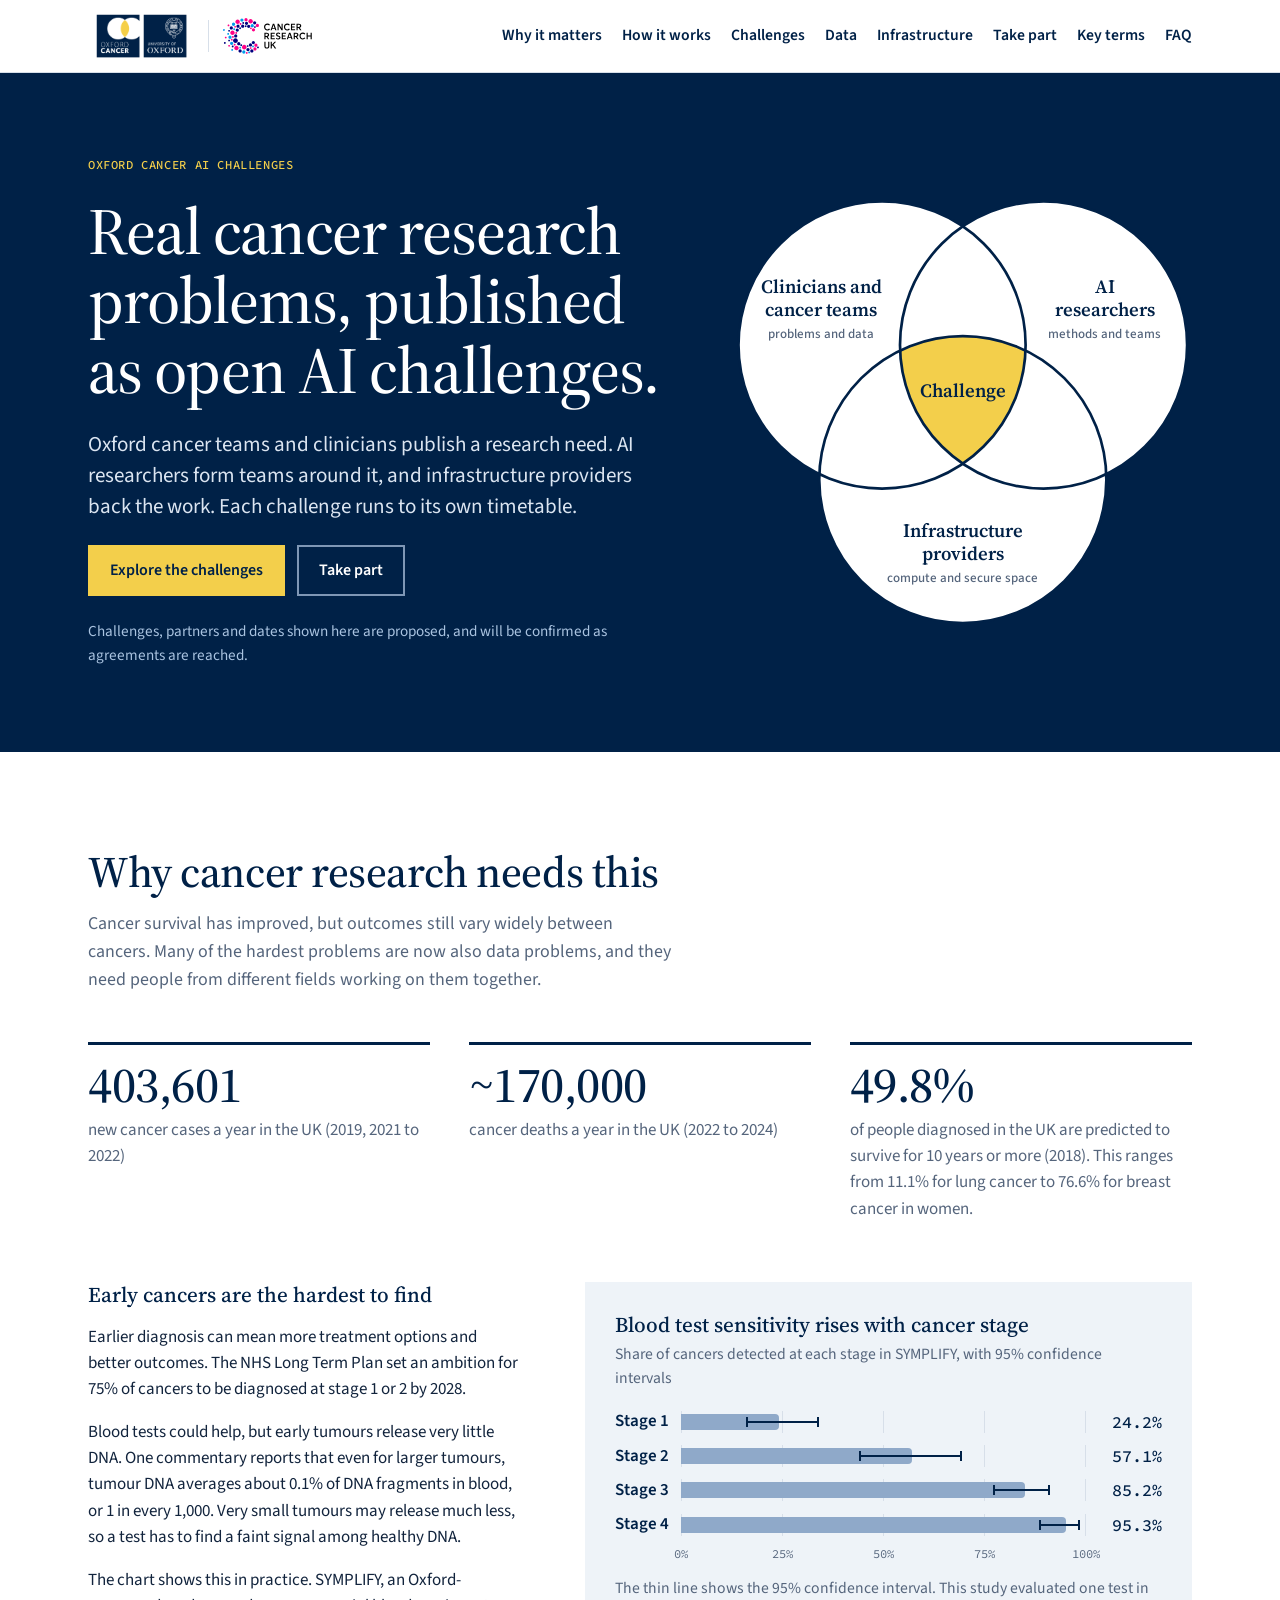
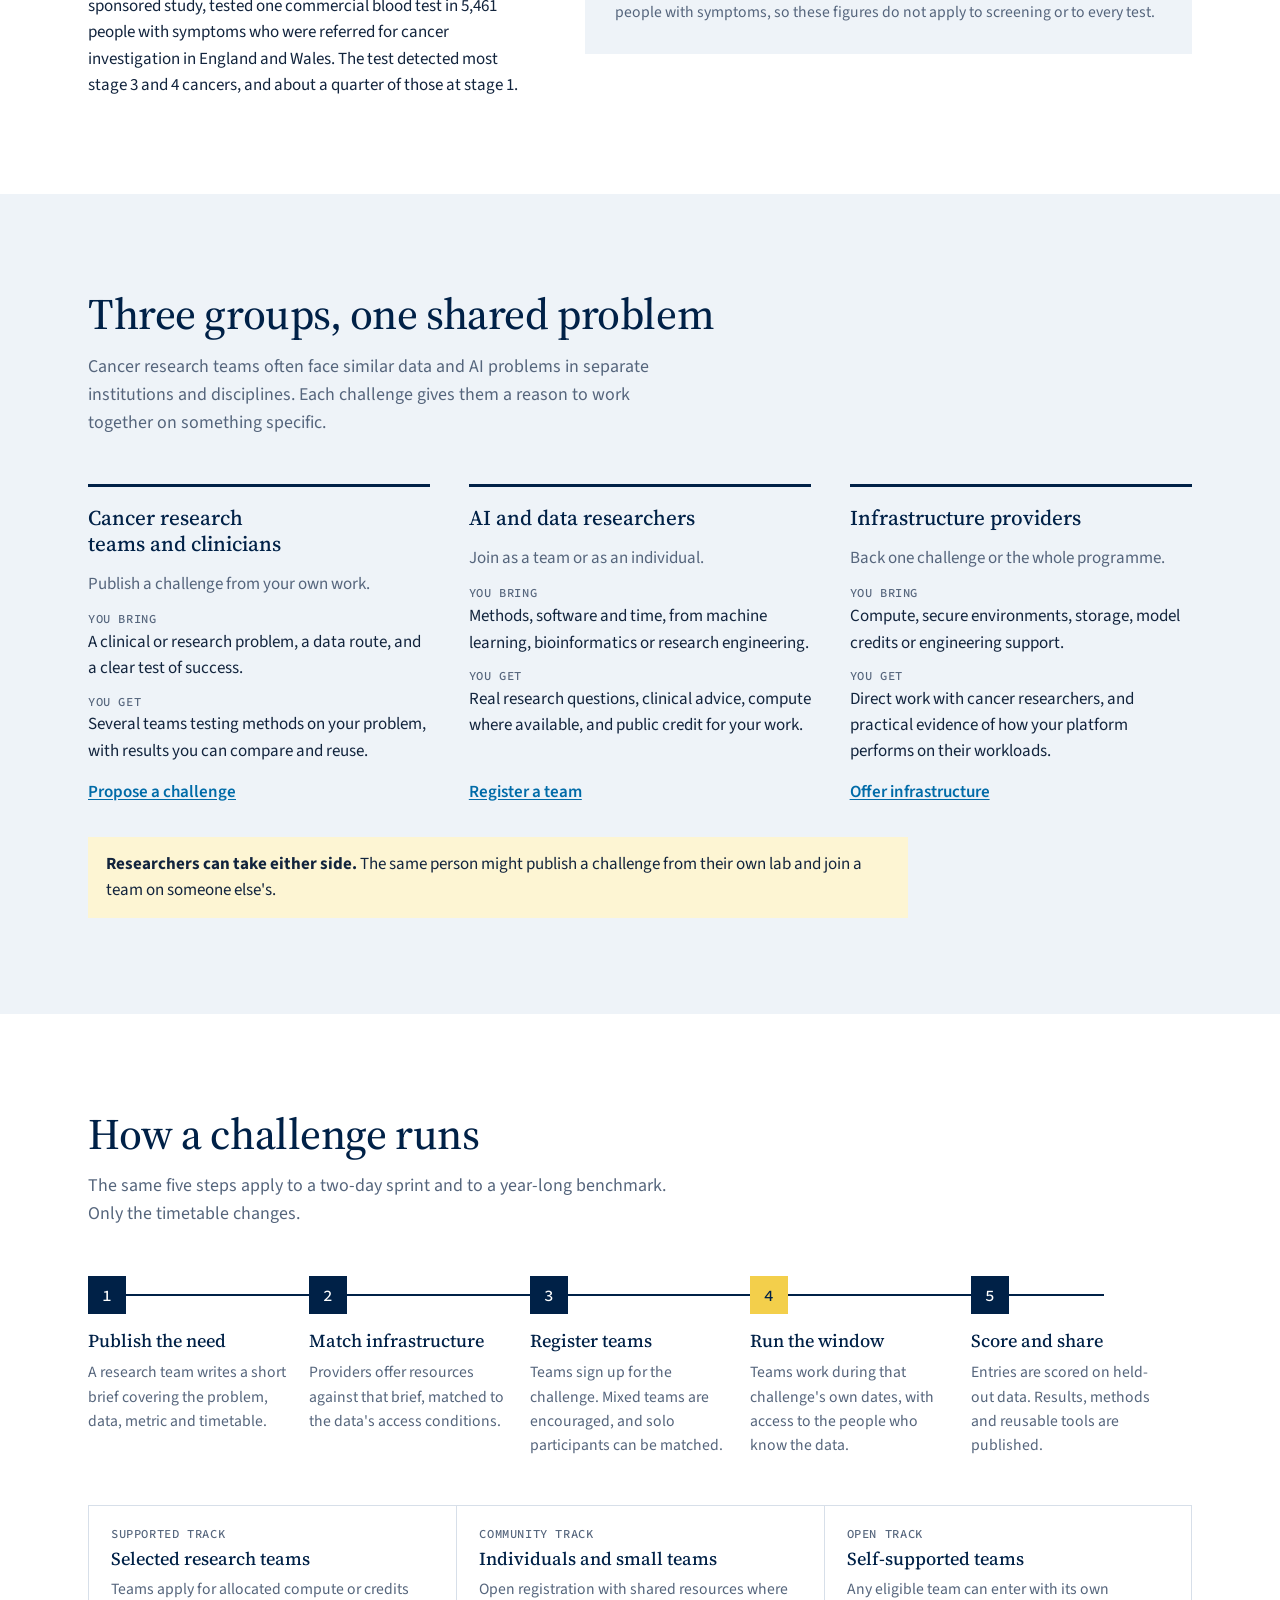
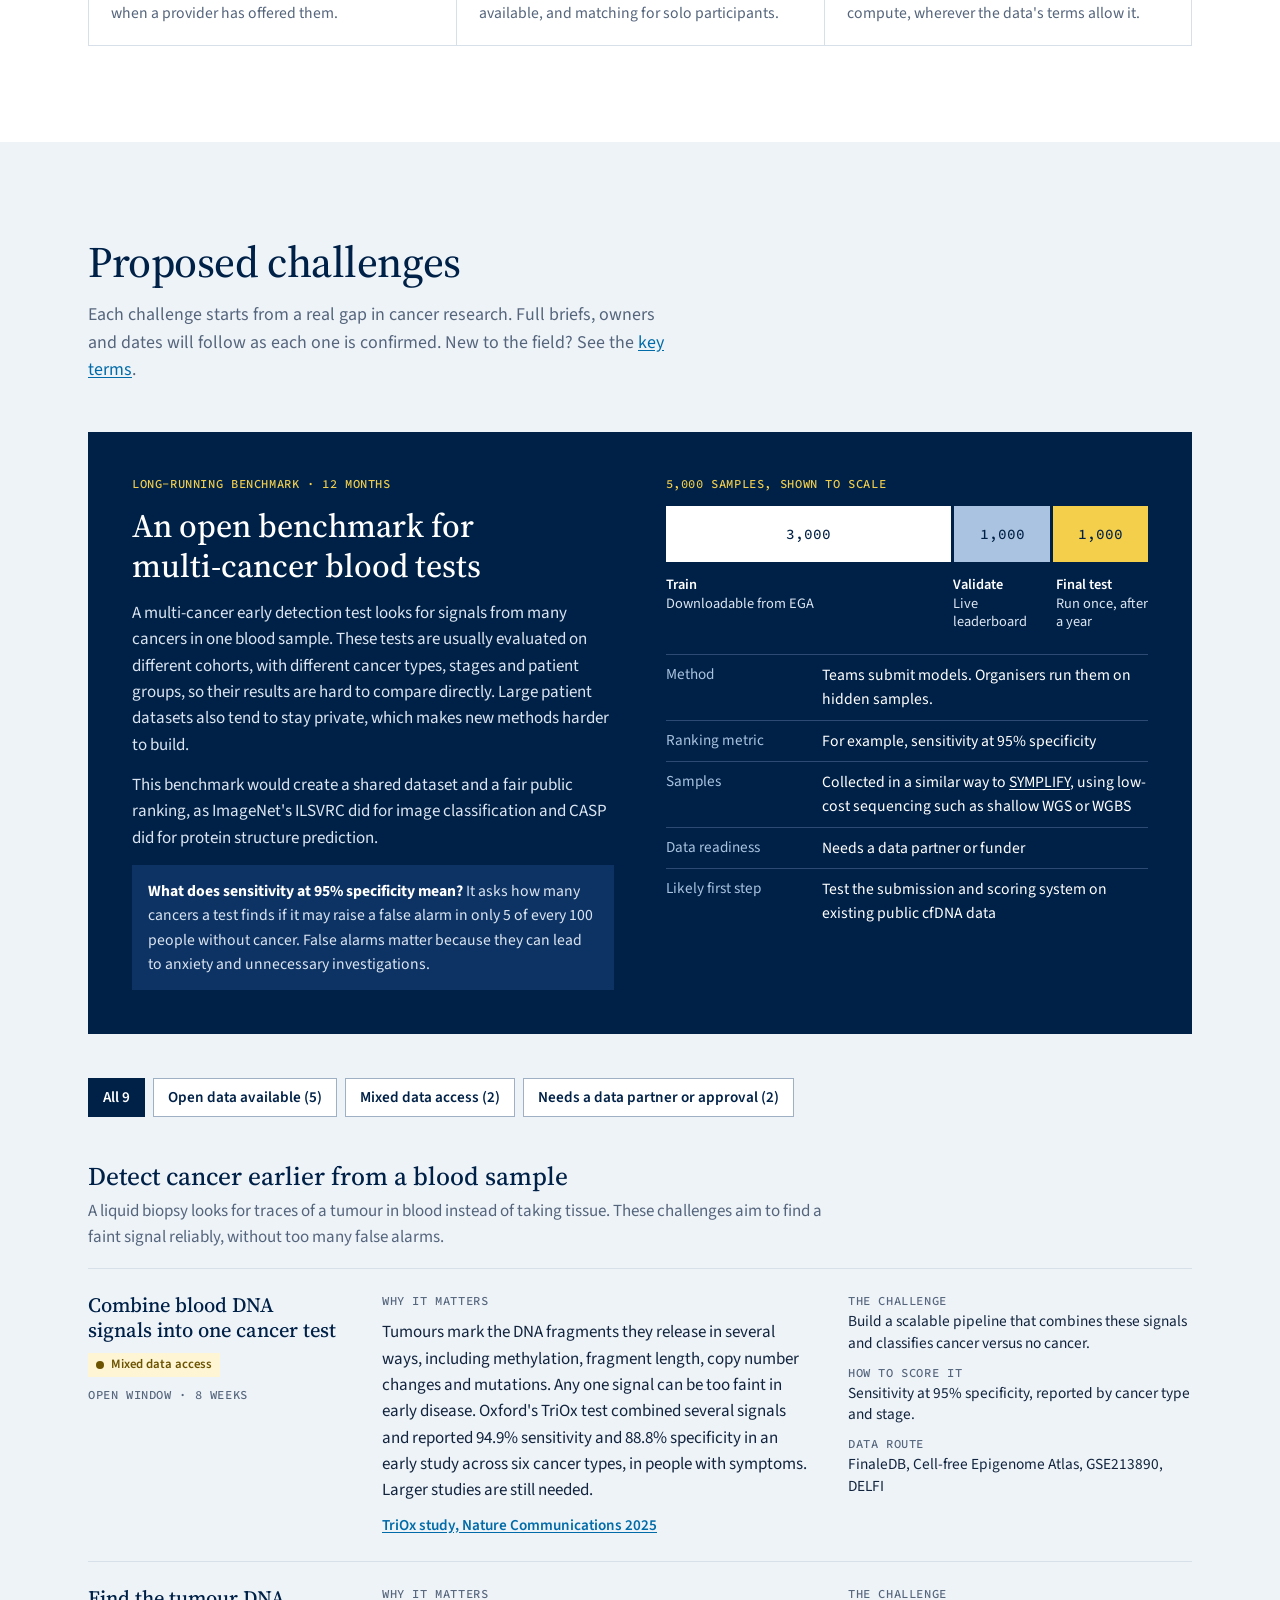
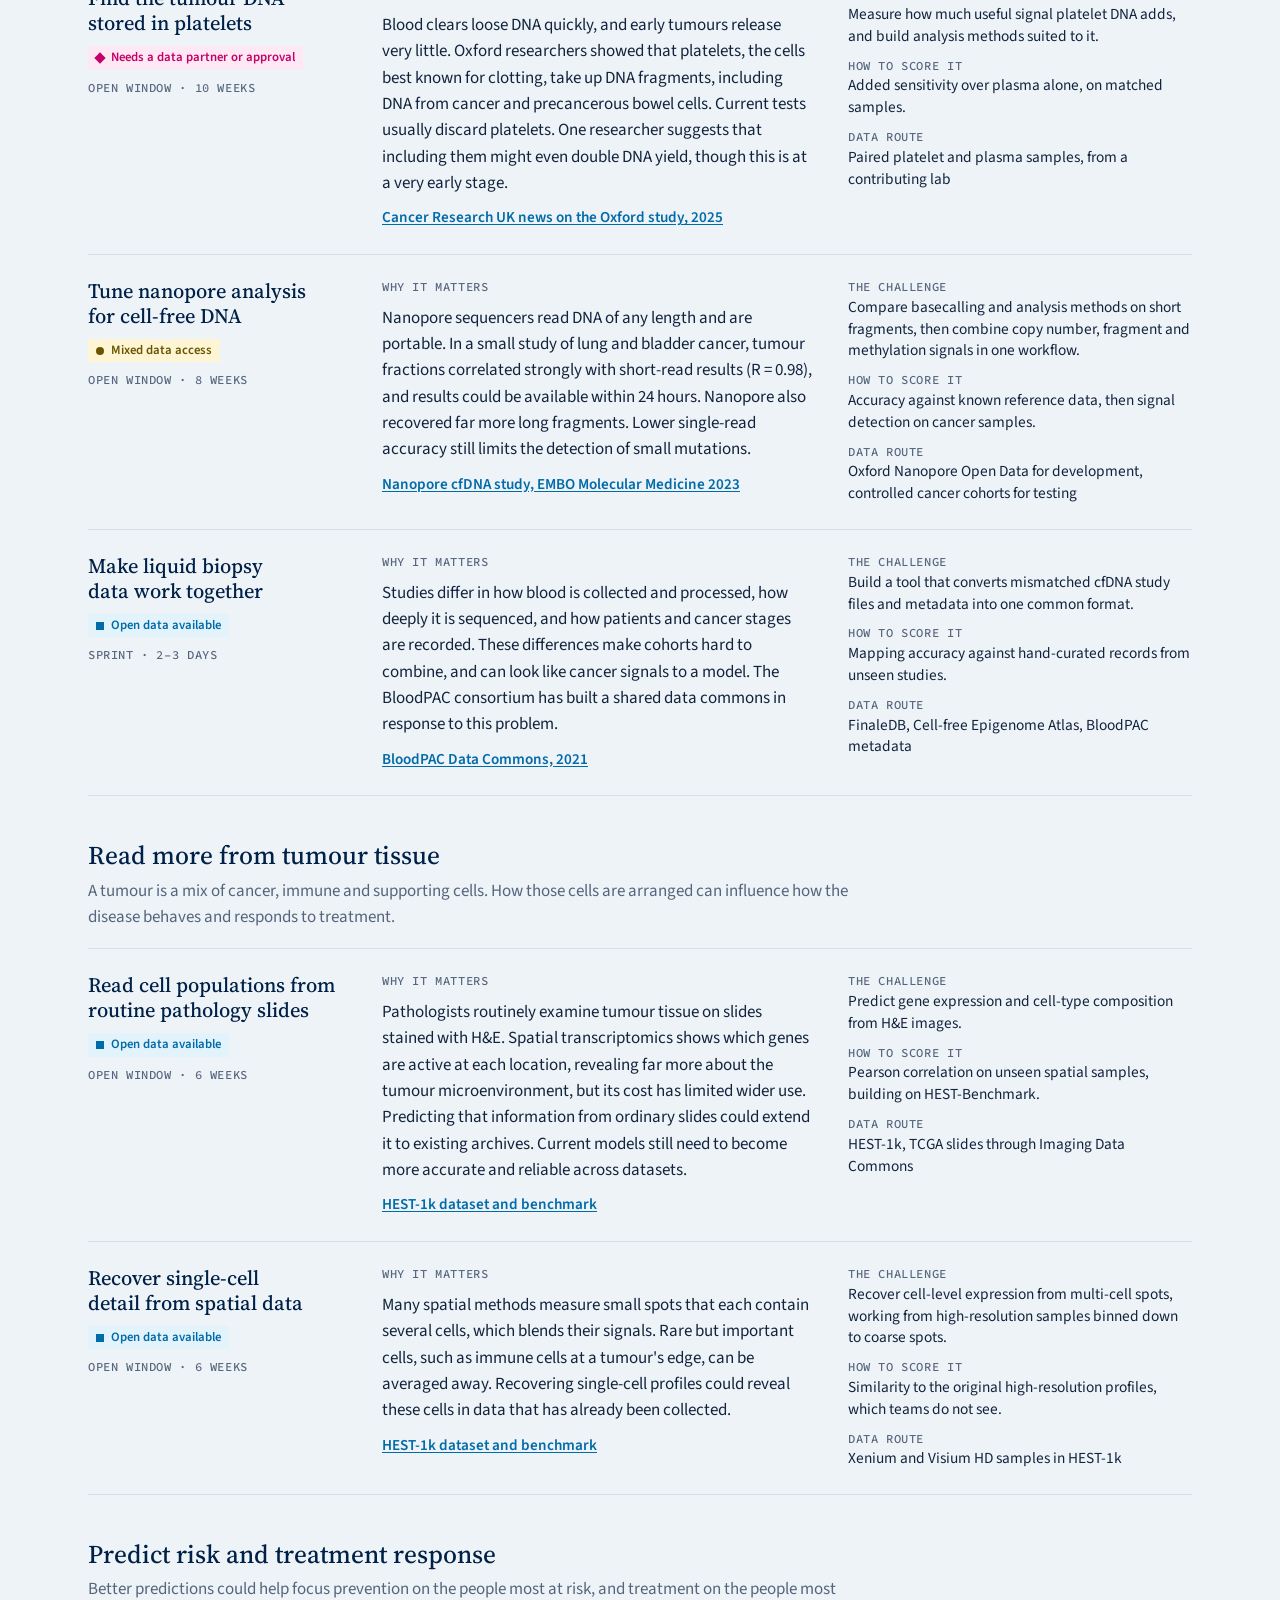
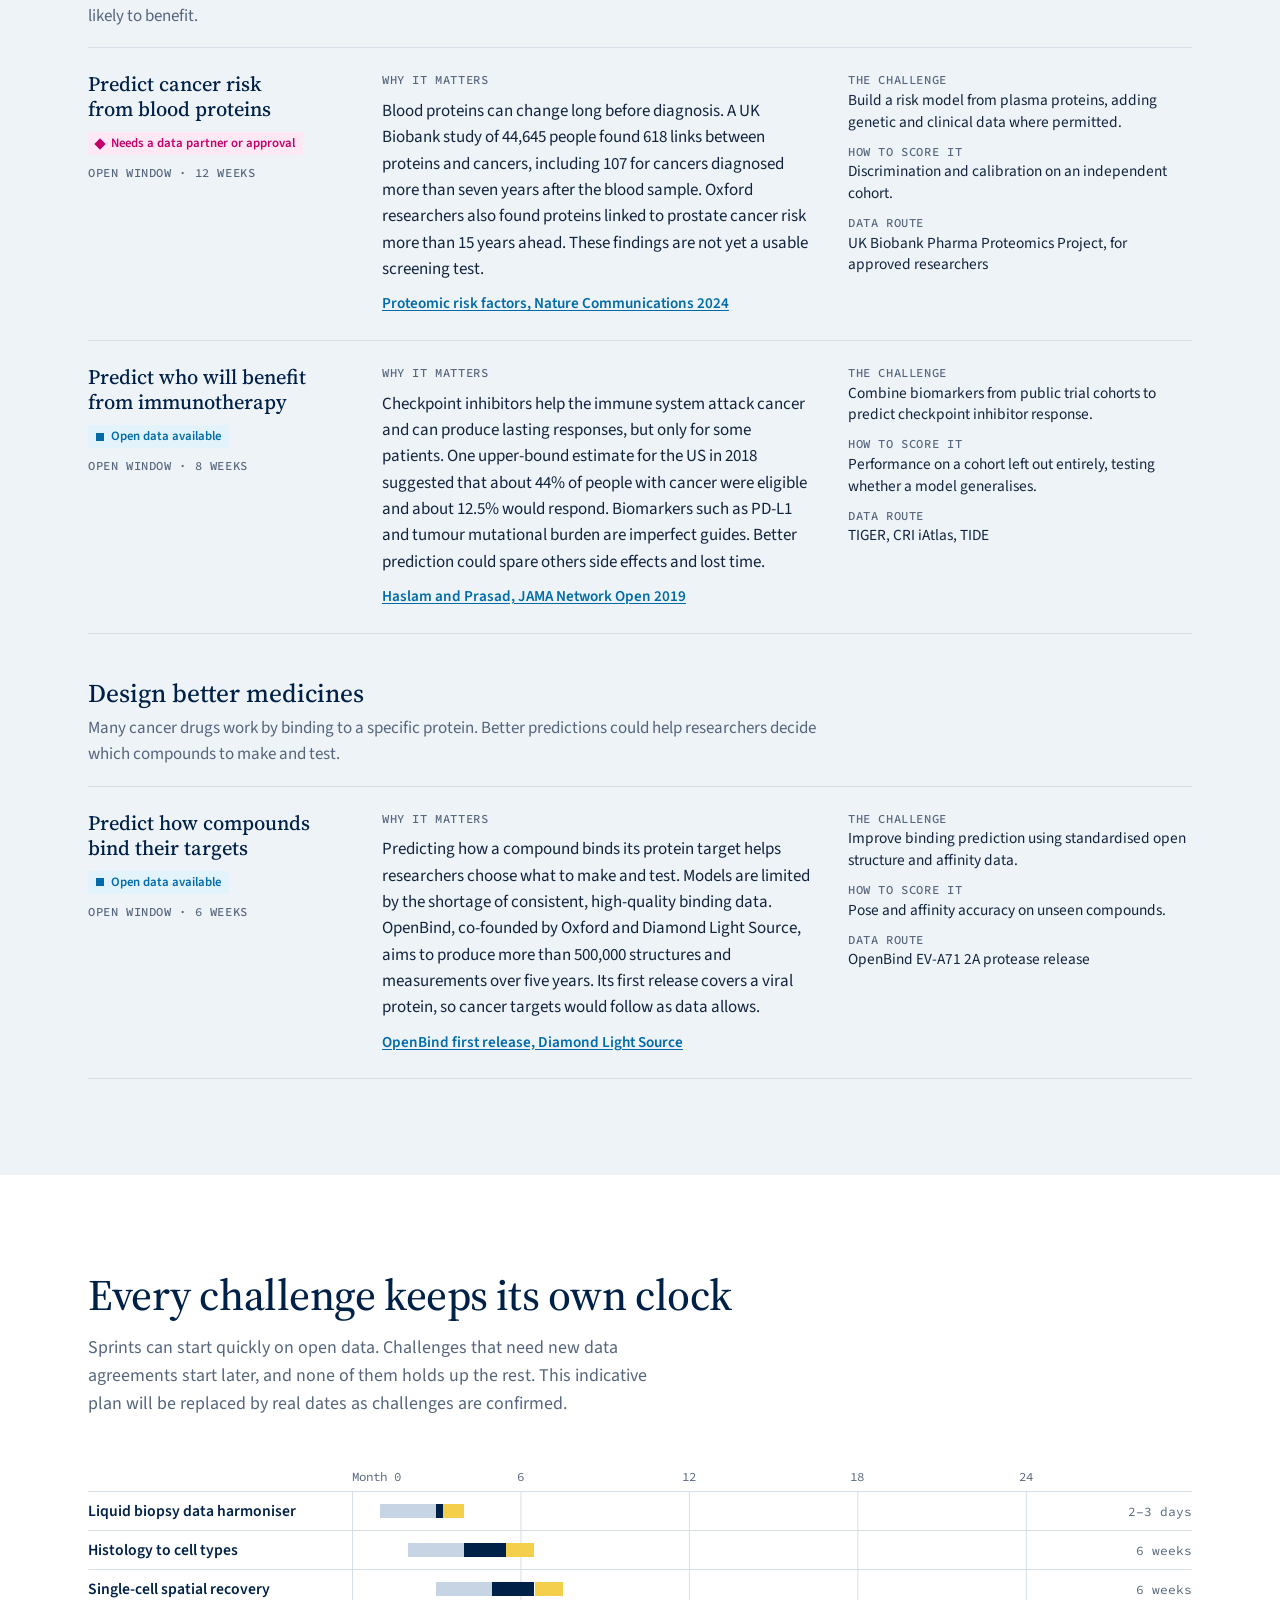
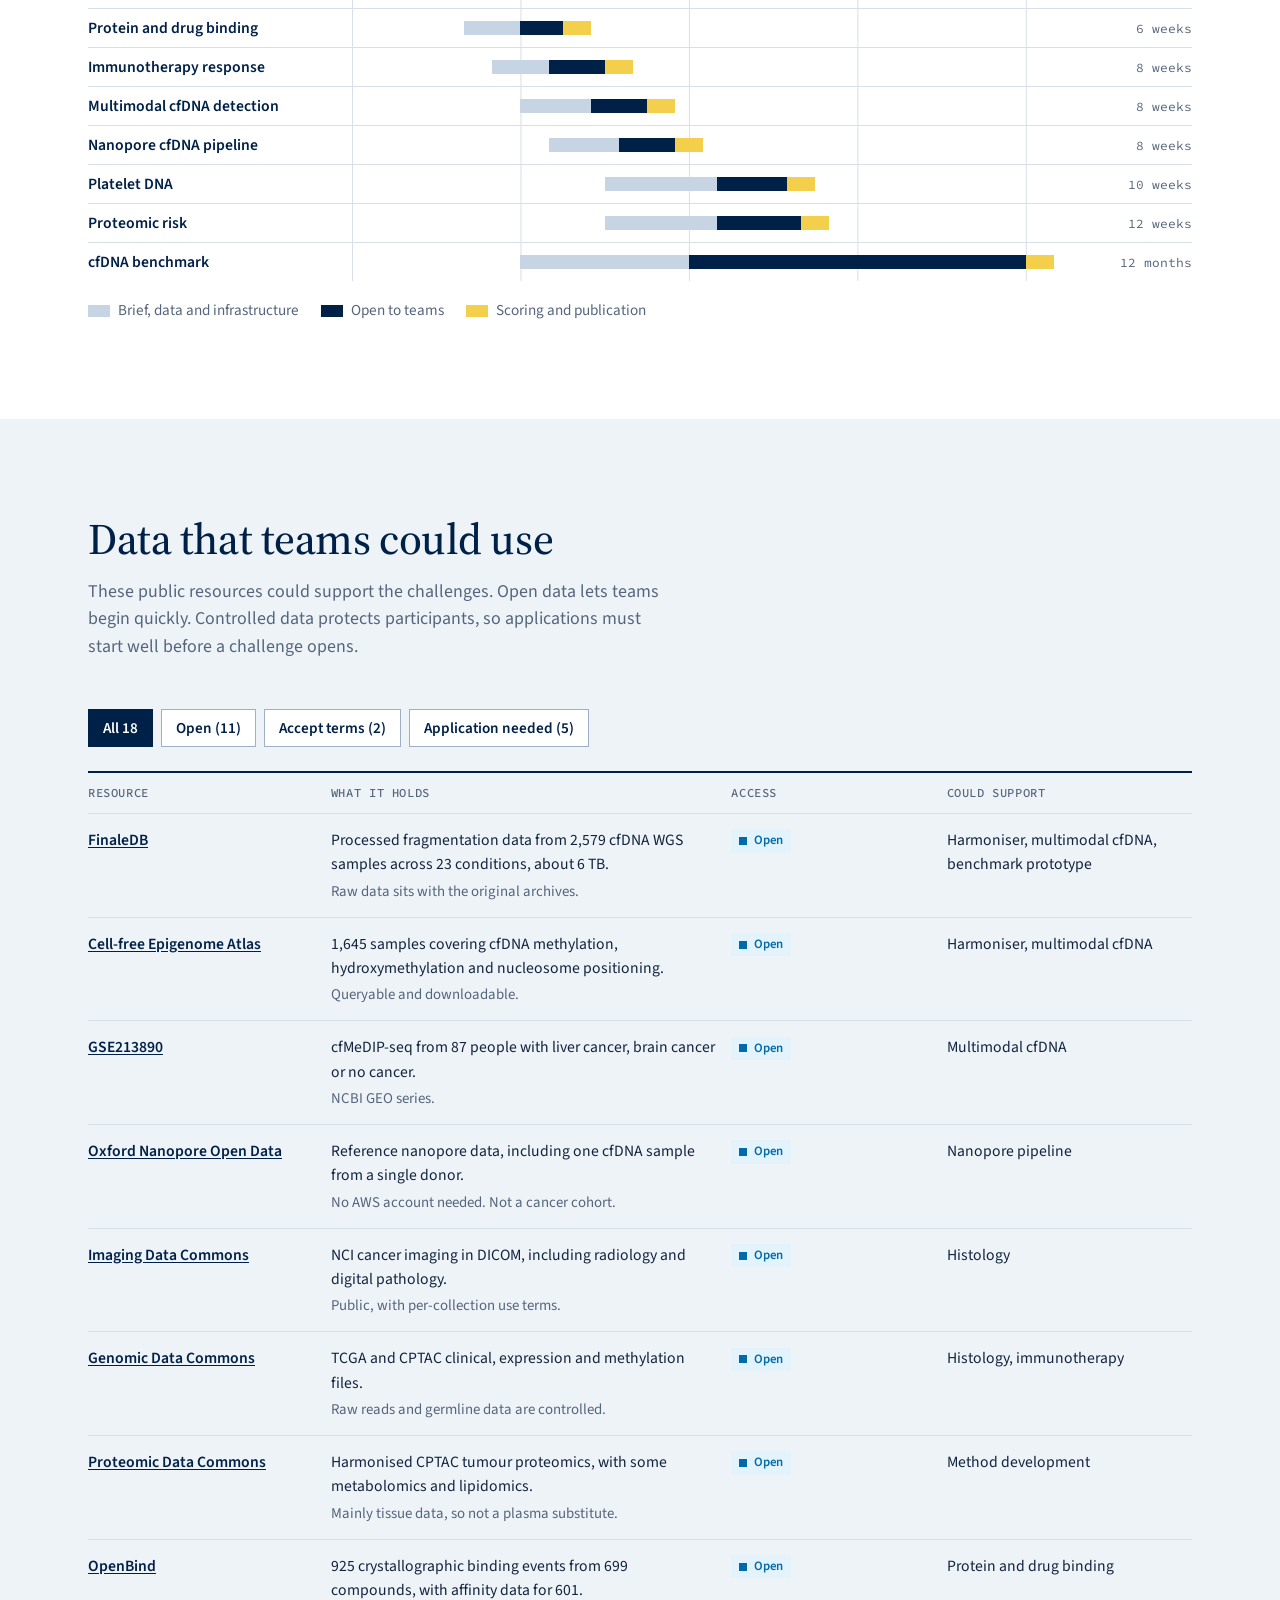
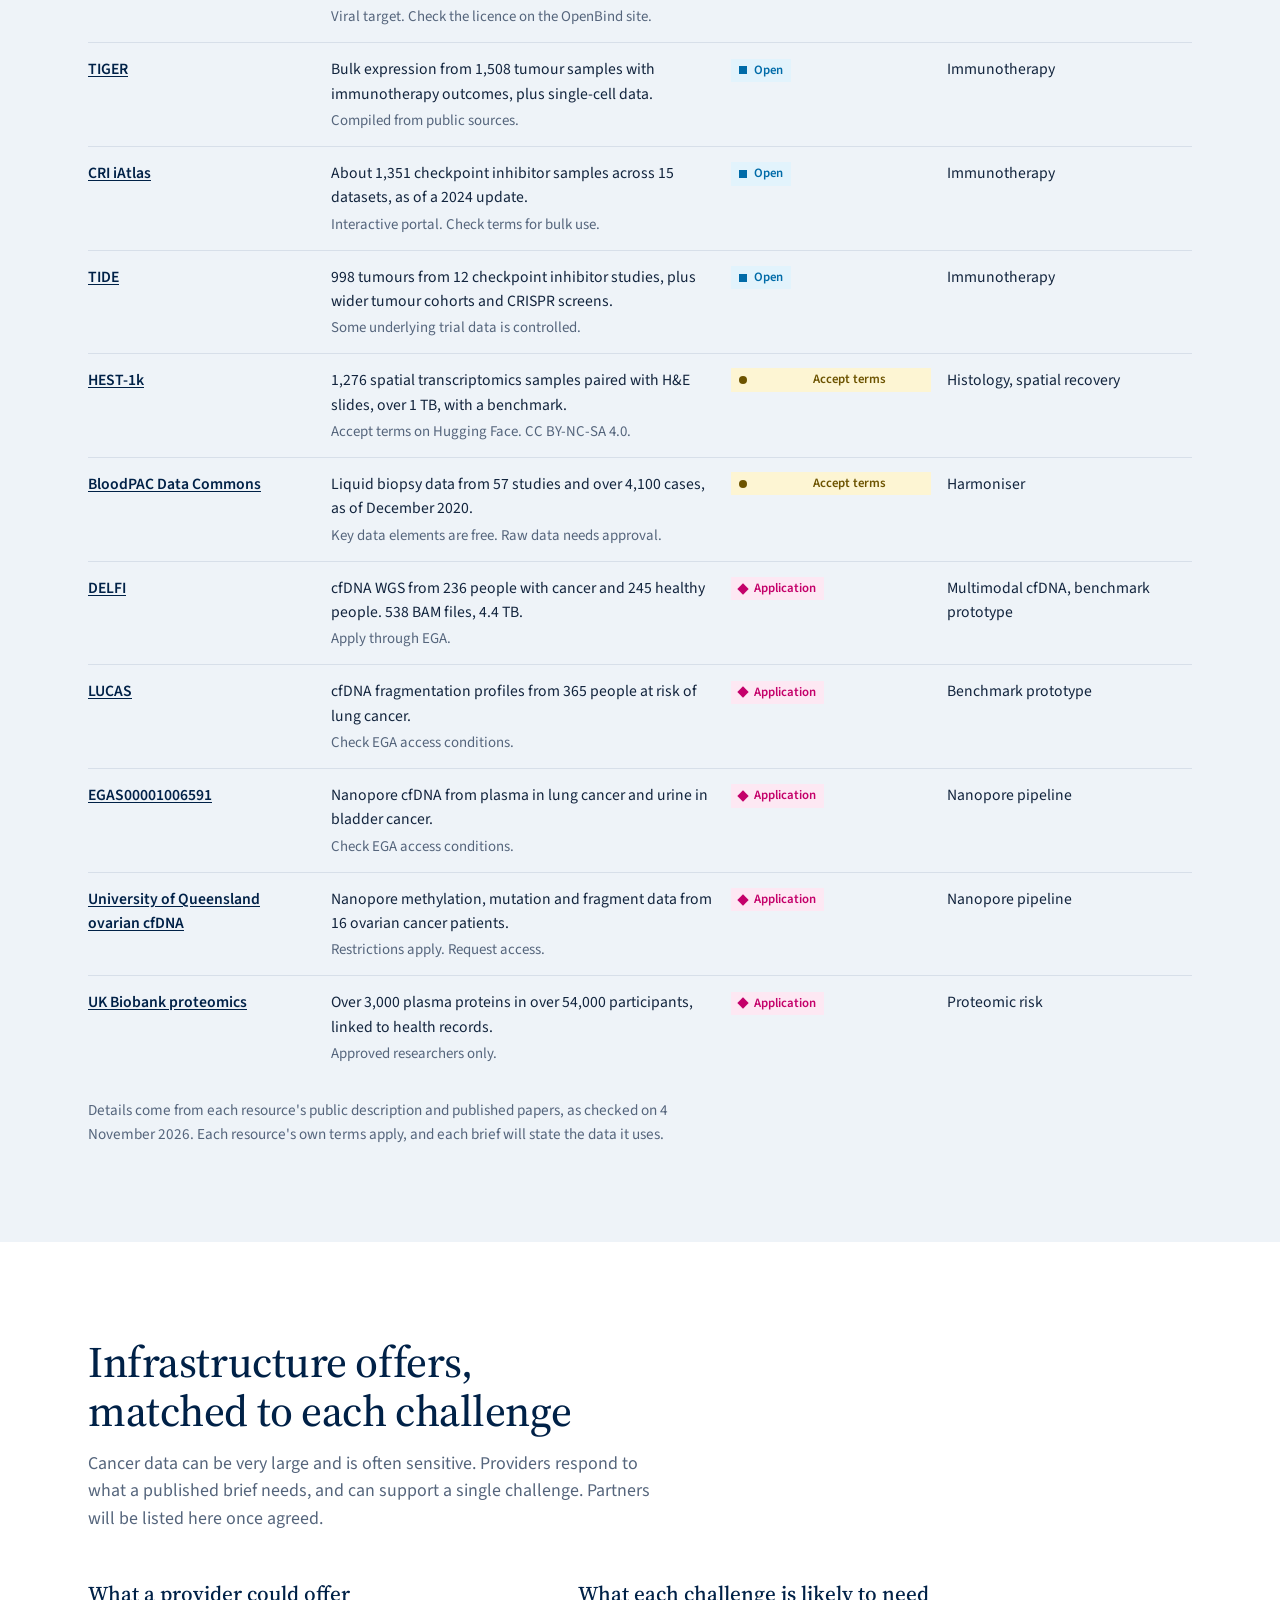
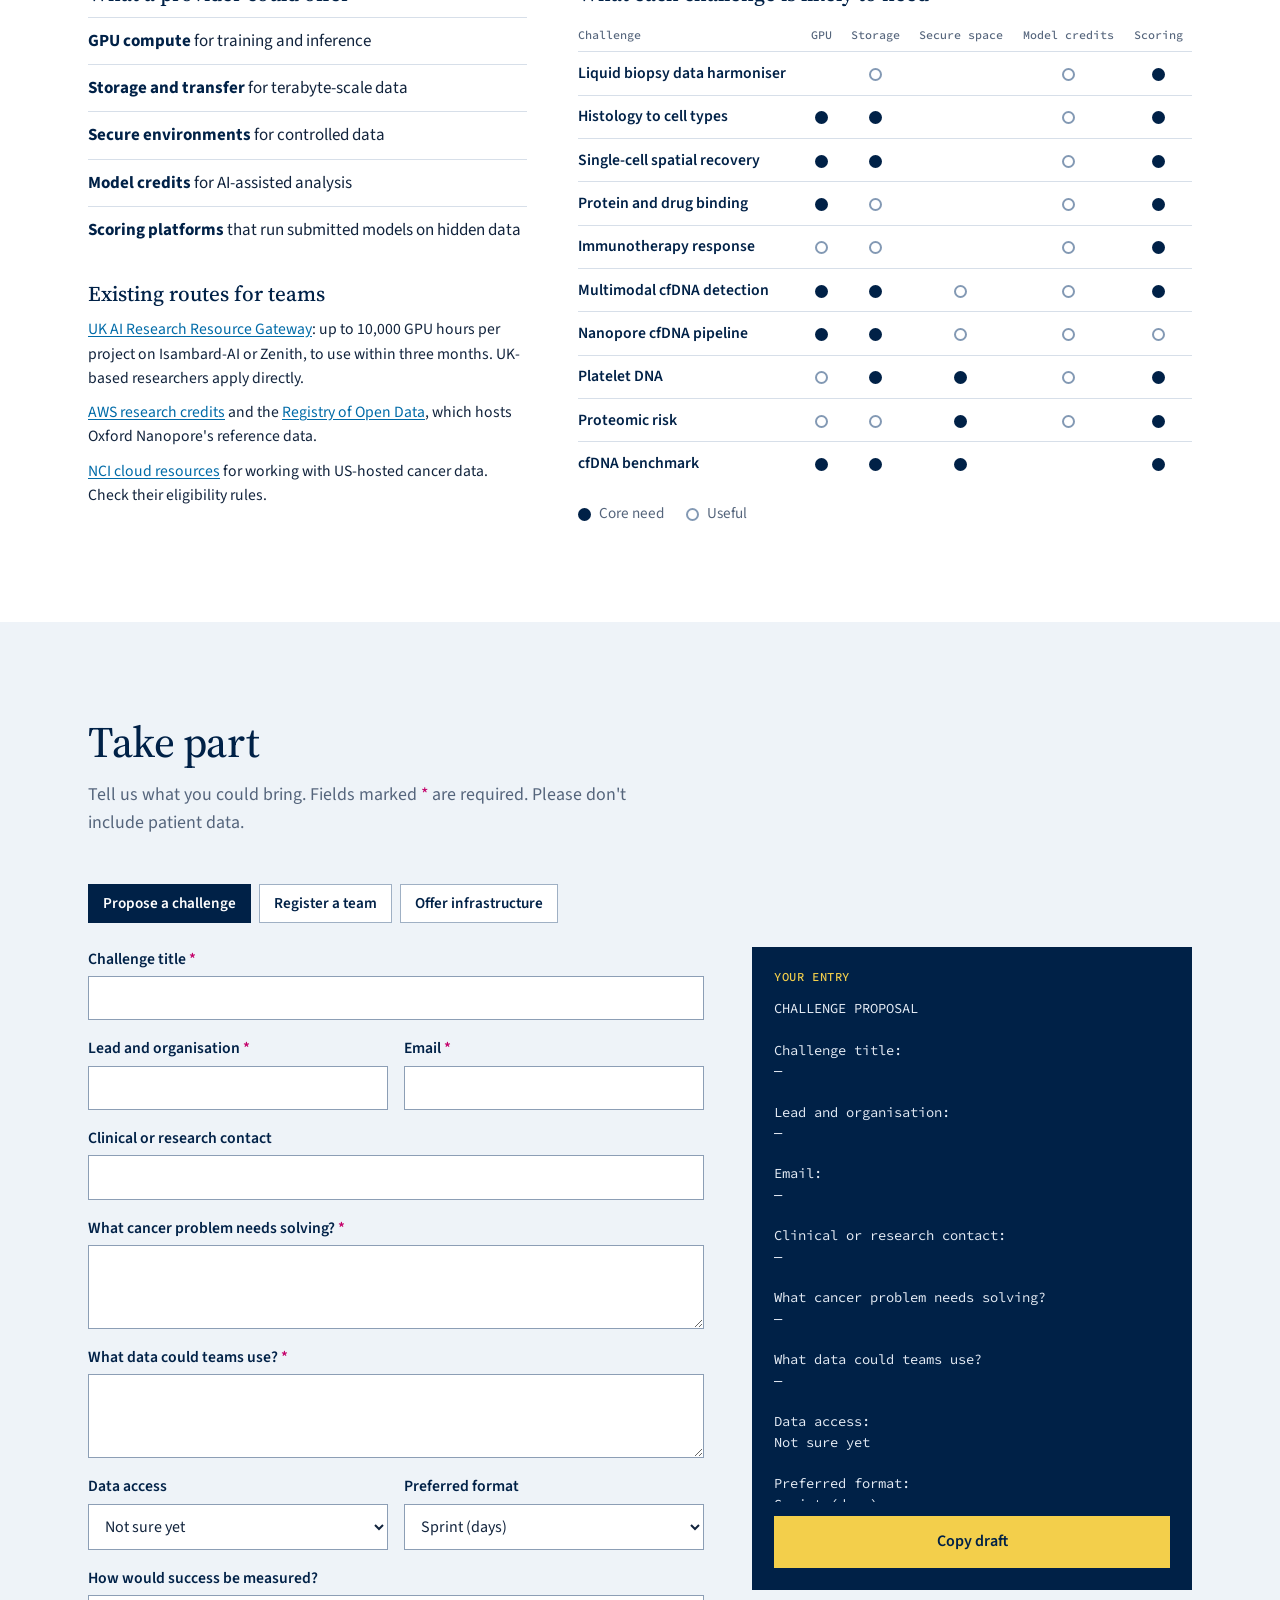
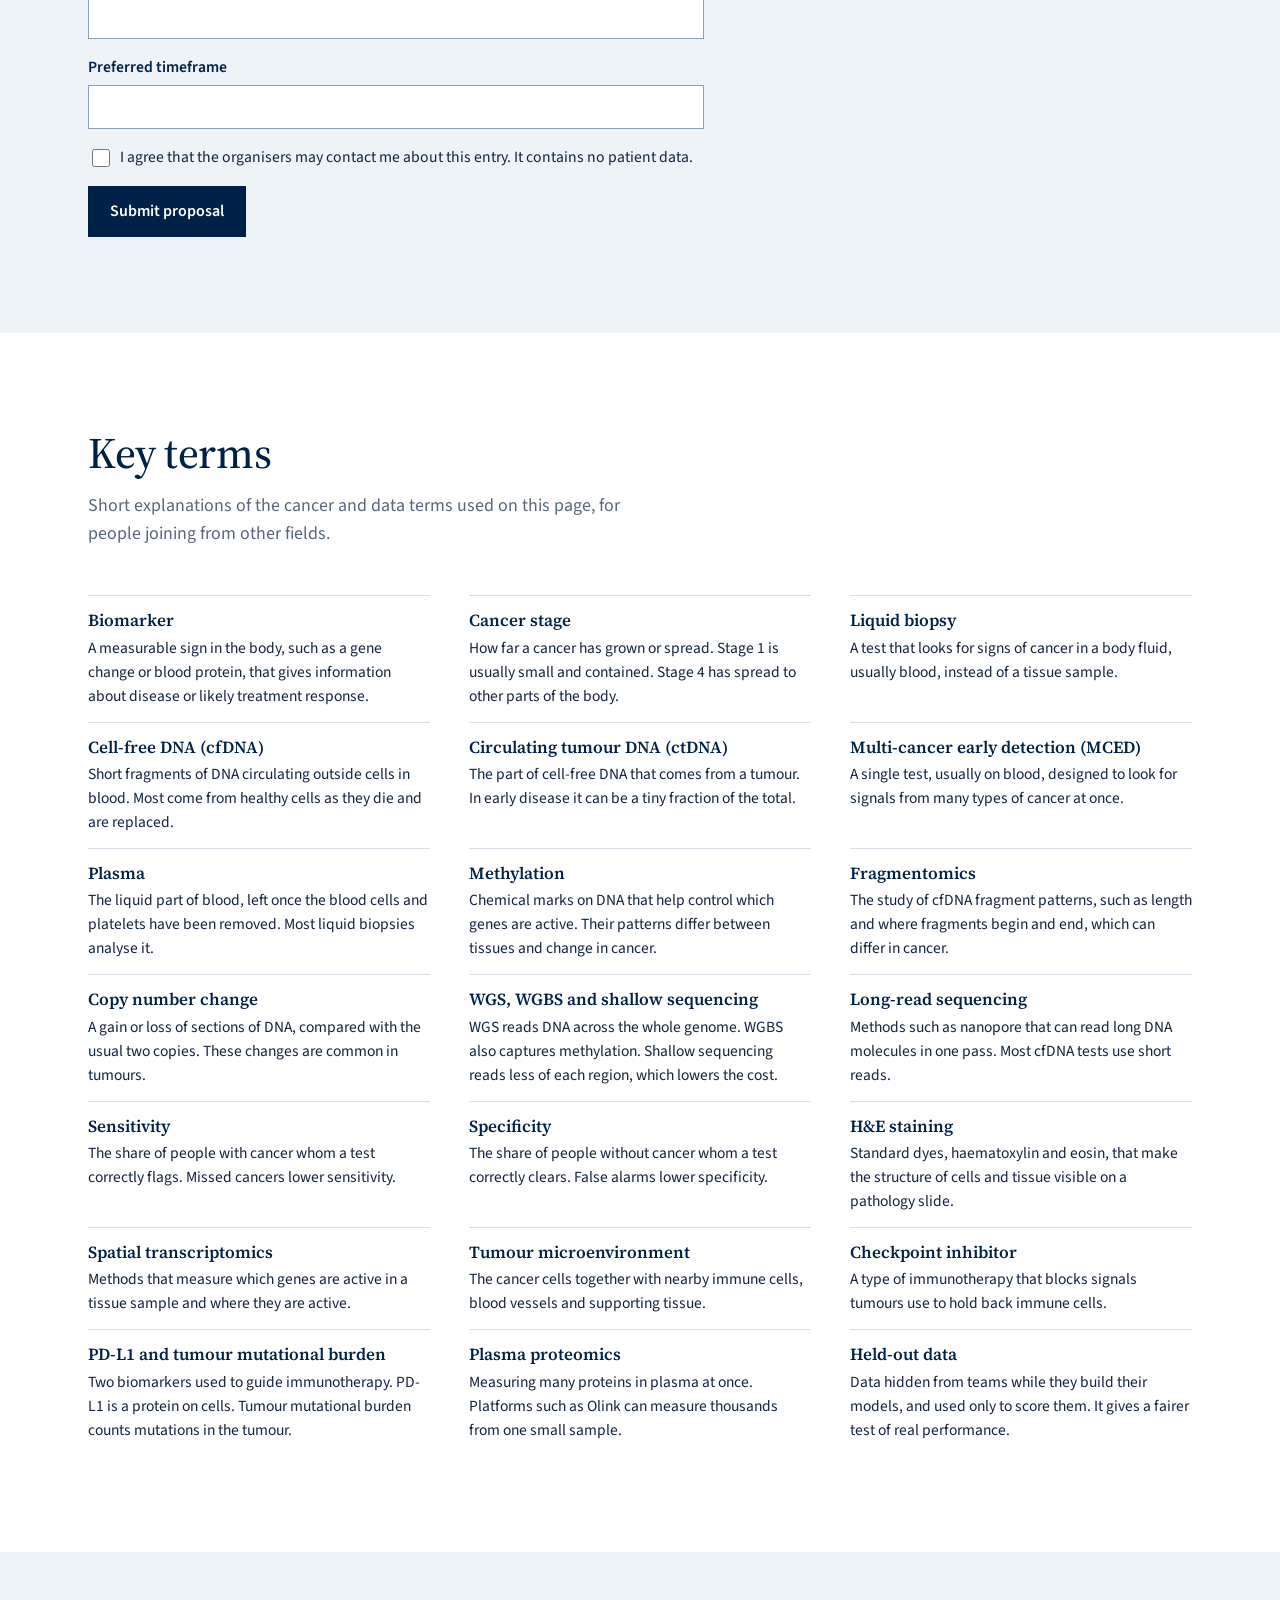
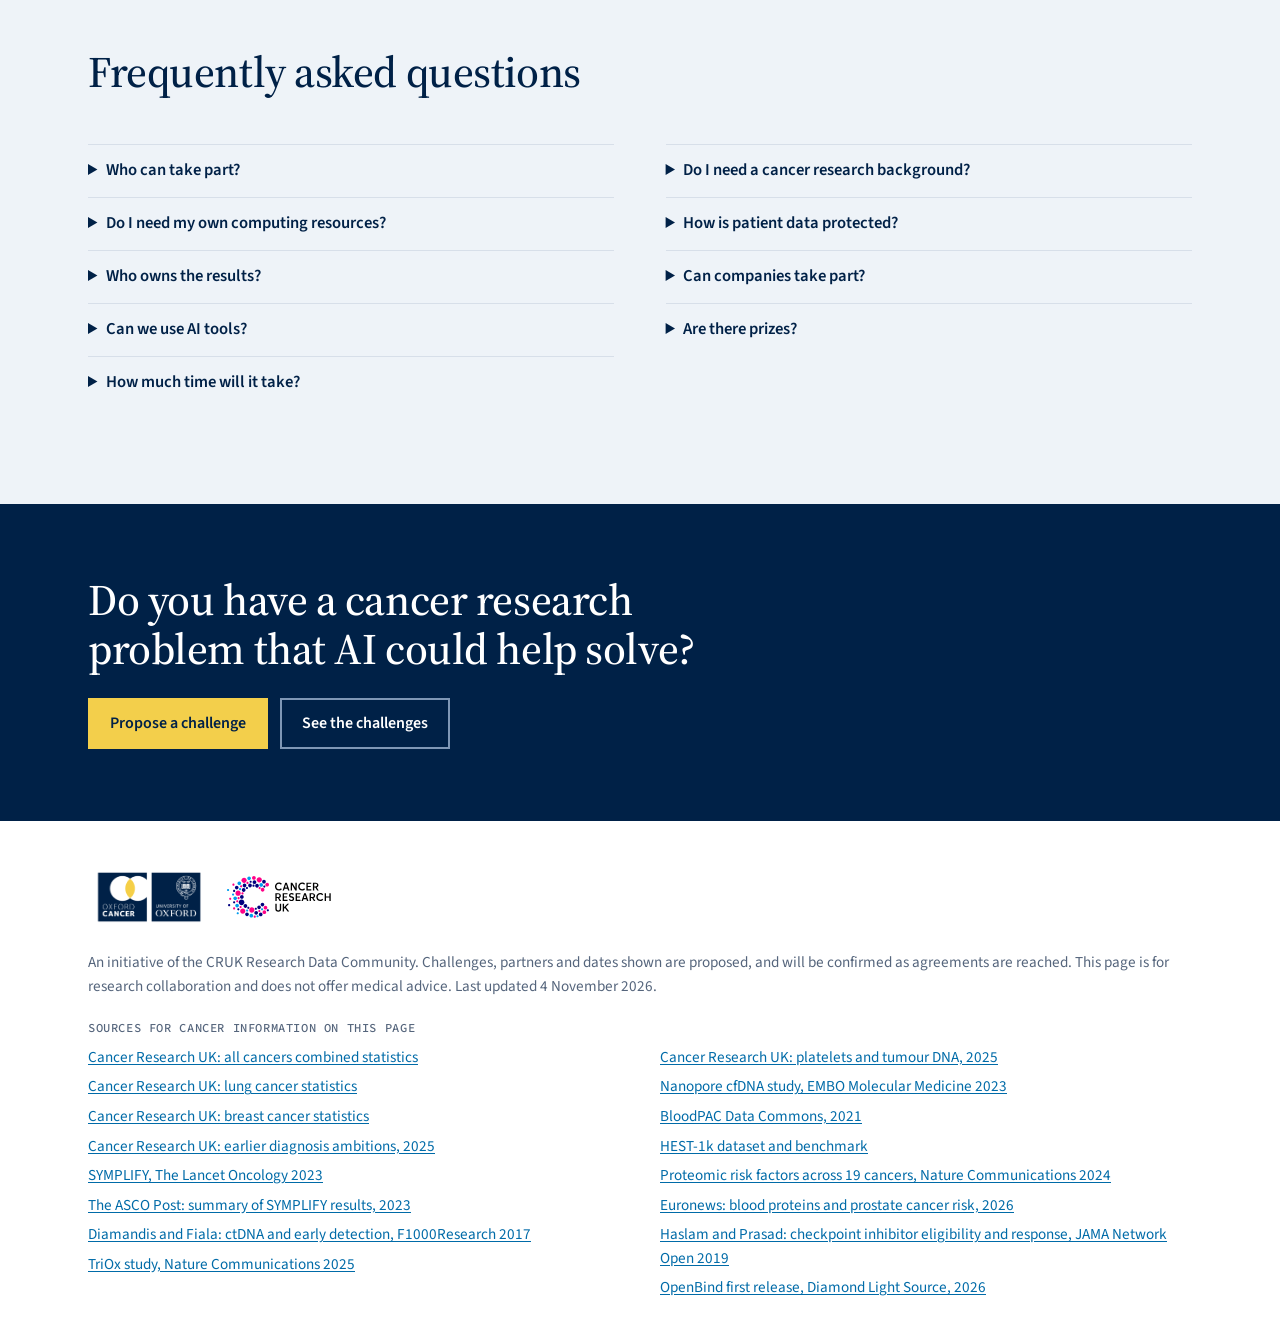
==== index.html @ ad41d191 "first commit" ====
<!doctype html>
<html lang="en-GB">
<head>
<meta charset="utf-8">
<meta name="viewport" content="width=device-width, initial-scale=1, viewport-fit=cover">
<title>Oxford Cancer AI Challenges</title>
<meta name="description" content="Open challenges connecting Oxford cancer researchers and clinicians with AI researchers and infrastructure providers.">
<meta name="robots" content="noindex">
<meta name="theme-color" content="#002147">
<meta property="og:type" content="website">
<meta property="og:title" content="Oxford Cancer AI Challenges">
<meta property="og:description" content="Real cancer research problems, published as open AI challenges.">
<link rel="icon" href="data:image/svg+xml,%3Csvg xmlns='http://www.w3.org/2000/svg' viewBox='0 0 48 48'%3E%3Crect width='48' height='48' fill='%23002147'/%3E%3Ccircle cx='18' cy='24' r='12' fill='%23fff'/%3E%3Ccircle cx='30' cy='24' r='12' fill='%23fff'/%3E%3Cpath d='M24 13.6a12 12 0 0 1 0 20.8 12 12 0 0 1 0-20.8z' fill='%23f3cf4b'/%3E%3C/svg%3E">
<link rel="preconnect" href="https://fonts.googleapis.com">
<link rel="preconnect" href="https://fonts.gstatic.com" crossorigin>
<link rel="stylesheet" href="https://fonts.googleapis.com/css2?family=Source+Code+Pro:wght@400;500&family=Source+Sans+3:wght@400;500;600;700&family=Source+Serif+4:opsz,wght@8..60,400;8..60,500;8..60,600&display=swap">
<style>
/* Layout concept: the Oxford Cancer logo's overlapping circles and square blocks.
   Square corners, Oxford blue and white, with yellow where groups meet. */
:root {
  color-scheme: light;
  --navy: #002147; --navy-2: #0d3364; --ink: #12243d; --muted: #55657c; --line: #d7dfe9; --tint: #eef3f8; --white: #ffffff;
  --on-navy: #dbe5f1; --on-navy-2: #a9c3e0; --navy-line: #2c4a73;
  --yellow: #f3cf4b; --yellow-soft: #fdf5d3; --amber-ink: #6c5300; --pink: #c4006a; --pink-soft: #fde8f3; --blue: #006ba8; --blue-soft: #e2f3fc;
  --display: "Source Serif 4", Georgia, "Times New Roman", serif;
  --body: "Source Sans 3", "Segoe UI", Helvetica, Arial, sans-serif;
  --mono: "Source Code Pro", ui-monospace, Menlo, Consolas, monospace;
  --gutter: clamp(16px, 4vw, 48px); --page: 1200px;
}
*, *::before, *::after { box-sizing: border-box; }
[hidden] { display: none !important; }
html { scroll-behavior: smooth; scroll-padding-top: 88px; }
body { margin: 0; background: var(--white); color: var(--ink); font: 400 17px/1.55 var(--body); -webkit-font-smoothing: antialiased; }
img, svg { max-width: 100%; display: block; }
a { color: var(--blue); text-underline-offset: 2px; }
a:hover { color: var(--navy); }
:focus-visible { outline: 3px solid var(--pink); outline-offset: 2px; }
h1, h2, h3, h4 { font-family: var(--display); font-weight: 500; color: var(--navy); text-wrap: balance; margin: 0; }
h1 { font-size: clamp(2.4rem, 5.2vw, 4.1rem); line-height: 1.06; letter-spacing: -.015em; color: var(--white); }
h2 { font-size: clamp(1.9rem, 3.4vw, 2.75rem); line-height: 1.12; letter-spacing: -.01em; }
h3 { font-size: 1.32rem; line-height: 1.22; }
p { margin: 0; }
.skip { position: absolute; left: 12px; top: -60px; z-index: 50; padding: 10px 14px; background: var(--yellow); color: var(--navy); font-weight: 600; }
.skip:focus { top: 10px; }
.wrap { max-width: var(--page); margin-inline: auto; padding-inline: var(--gutter); }
.section { padding-block: clamp(56px, 8vw, 96px); }
.section.tint { background: var(--tint); }
.section-head { display: grid; gap: 14px; max-width: 780px; margin-bottom: clamp(30px, 4vw, 48px); }
.section-head p { color: var(--muted); font-size: 1.12rem; max-width: 65ch; }
.label { font: 500 .76rem/1.3 var(--mono); letter-spacing: .05em; text-transform: uppercase; color: var(--muted); }
.fine { color: var(--muted); font-size: .95rem; margin-top: 20px; max-width: 78ch; }

.site-head { position: sticky; top: env(safe-area-inset-top, 0px); z-index: 20; background: var(--white); border-bottom: 1px solid var(--line); }
.site-head .wrap { display: flex; align-items: center; justify-content: space-between; gap: 20px; padding-block: 8px; }
.logos { display: flex; align-items: center; gap: 14px; flex-shrink: 0; }
.logos img, .foot-logos img { width: auto; }
.logo-ox { height: 56px; } .logo-cruk { height: 36px; }
.logos span { width: 1px; height: 32px; background: var(--line); }
.site-nav { display: flex; flex-wrap: wrap; justify-content: flex-end; gap: 4px 20px; font-weight: 600; font-size: .98rem; }
.site-nav a { color: var(--navy); text-decoration: none; padding-block: 4px; border-bottom: 2px solid transparent; }
.site-nav a:hover { border-color: var(--yellow); }

.hero { background: var(--navy); color: var(--on-navy); overflow: hidden; }
.hero .wrap { display: grid; grid-template-columns: minmax(0, 1.12fr) minmax(0, .88fr); gap: clamp(28px, 5vw, 64px); align-items: center; padding-block: clamp(48px, 7vw, 84px); }
.hero-copy { display: grid; gap: 24px; min-width: 0; }
.hero .label { color: var(--yellow); }
.lede { font-size: clamp(1.14rem, 1.8vw, 1.32rem); line-height: 1.45; max-width: 36em; }
.status { font-size: .95rem; color: var(--on-navy-2); max-width: 40em; }
.actions { display: flex; flex-wrap: wrap; gap: 12px; }
.btn { display: inline-block; font: 600 1rem/1.2 var(--body); padding: 14px 20px; text-decoration: none; border: 2px solid var(--navy); background: var(--navy); color: var(--white); cursor: pointer; }
.btn:hover { background: var(--navy-2); color: var(--white); }
.btn.yellow { background: var(--yellow); border-color: var(--yellow); color: var(--navy); }
.btn.yellow:hover { background: #ffdf6c; border-color: #ffdf6c; color: var(--navy); }
.btn.ghost { background: transparent; border-color: #7f97b5; color: var(--white); }
.btn.ghost:hover { border-color: var(--white); background: transparent; color: var(--white); }
.venn { width: 100%; max-width: 520px; justify-self: center; height: auto; }
.venn text { font-family: var(--display); font-size: 21px; font-weight: 600; fill: var(--navy); text-anchor: middle; }
.venn .sub { font: 500 14.5px var(--body); fill: var(--muted); }

.stats { display: grid; grid-template-columns: repeat(3, minmax(0, 1fr)); gap: clamp(20px, 3vw, 40px); margin-bottom: clamp(36px, 5vw, 60px); }
.stat { border-top: 3px solid var(--navy); padding-top: 14px; display: grid; gap: 6px; align-content: start; min-width: 0; }
.stat b { font: 500 clamp(2.2rem, 4vw, 3.1rem)/1.05 var(--display); color: var(--navy); letter-spacing: -.01em; font-variant-numeric: tabular-nums; }
.stat p { color: var(--muted); }
.why { display: grid; grid-template-columns: minmax(0, 5fr) minmax(0, 7fr); gap: clamp(28px, 5vw, 64px); align-items: start; }
.why-text { display: grid; gap: 16px; min-width: 0; }
.chart { background: var(--tint); padding: clamp(18px, 3vw, 30px); min-width: 0; }
.chart h3 { margin-bottom: 4px; }
.chart > p { color: var(--muted); font-size: .98rem; }
.bars { display: grid; gap: 8px; margin-top: 18px; }
.bar-row { display: grid; grid-template-columns: 66px minmax(0, 1fr) 76px; align-items: center; gap: 0; }
.bar-row .st { font-weight: 600; color: var(--navy); }
.bar-row .val { text-align: right; font: 500 1.05rem var(--mono); color: var(--navy); }
.track { position: relative; height: 22px; background-image: linear-gradient(to right, var(--line) 1px, transparent 1px); background-size: 25% 100%; border-right: 1px solid var(--line); }
.fill { position: absolute; left: 0; top: 3px; height: 16px; background: #8fa9c9; border-radius: 0 4px 4px 0; }
.ci { position: absolute; top: 10px; height: 2px; background: var(--navy); }
.ci::before, .ci::after { content: ""; position: absolute; top: -4px; width: 2px; height: 10px; background: var(--navy); }
.ci::before { left: 0; } .ci::after { right: 0; }
.scale { position: relative; height: 18px; font: 400 .76rem var(--mono); color: var(--muted); }
.scale span { position: absolute; transform: translateX(-50%); }
.sr { position: absolute; width: 1px; height: 1px; overflow: hidden; clip-path: inset(50%); }
.scale-note { font-size: .92rem; color: var(--muted); margin-top: 12px; }

.roles { display: grid; grid-template-columns: repeat(3, minmax(0, 1fr)); gap: clamp(24px, 3vw, 44px); }
.role { display: grid; grid-template-rows: auto auto 1fr auto; gap: 14px; border-top: 3px solid var(--navy); padding-top: 18px; min-width: 0; }
.role dl { margin: 0; display: grid; gap: 12px; align-content: start; }
.role dd { margin: 2px 0 0; }
.role > p { color: var(--muted); }
.role a { font-weight: 600; }
.note { margin-top: 32px; padding: 14px 18px; background: var(--yellow-soft); max-width: 820px; }

.steps { list-style: none; margin: 0; padding: 0; display: grid; grid-template-columns: repeat(5, minmax(0, 1fr)); }
.steps li { position: relative; padding-right: 22px; display: grid; gap: 8px; align-content: start; min-width: 0; }
.steps li::before { content: ""; position: absolute; top: 18px; left: 0; right: 0; height: 2px; background: var(--navy); }
.steps li:last-child::before { right: 40%; }
.steps b { position: relative; display: grid; place-items: center; width: 38px; height: 38px; background: var(--navy); color: var(--white); font: 500 1rem var(--mono); margin-bottom: 8px; }
.steps li:nth-child(4) b { background: var(--yellow); color: var(--navy); }
.steps p, .tracks p { color: var(--muted); font-size: .98rem; }
.steps h3, .tracks h3 { font-size: 1.14rem; }
.tracks { margin-top: 48px; display: grid; grid-template-columns: repeat(3, minmax(0, 1fr)); background: var(--white); border: 1px solid var(--line); }
.tracks > div { padding: 20px 22px; display: grid; gap: 6px; align-content: start; min-width: 0; }
.tracks > div + div { border-left: 1px solid var(--line); }

.flagship { background: var(--navy); color: var(--on-navy); padding: clamp(24px, 4vw, 44px); display: grid; grid-template-columns: minmax(0, 1fr) minmax(0, 1fr); gap: clamp(24px, 4vw, 56px); margin-block: 8px 44px; }
.flagship h3 { color: var(--white); font-size: clamp(1.5rem, 2.6vw, 2.05rem); }
.flagship .label { color: var(--yellow); }
.flagship > div { display: grid; gap: 14px; align-content: start; min-width: 0; }
.flagship a { color: var(--white); } .flagship a:hover { color: var(--yellow); }
.flagship .explain { background: var(--navy-2); padding: 14px 16px; font-size: .98rem; }
.flagship .explain b { color: var(--white); }
.split { display: flex; gap: 3px; height: 56px; font: 500 .9rem var(--mono); }
.split div { display: grid; place-items: center; color: var(--navy); min-width: 0; }
.split .train { flex: 3000 1 0; background: var(--white); }
.split .val { flex: 1000 1 0; background: var(--on-navy-2); }
.split .test { flex: 1000 1 0; background: var(--yellow); }
.split-key { display: grid; grid-template-columns: 3fr 1fr 1fr; gap: 10px; font-size: .9rem; line-height: 1.3; }
.split-key b { display: block; color: var(--white); font-weight: 600; }
.facts { margin: 8px 0 0; display: grid; gap: 8px; }
.facts div { display: grid; grid-template-columns: 8.5em minmax(0, 1fr); gap: 12px; border-top: 1px solid var(--navy-line); padding-top: 8px; }
.facts dt { color: var(--on-navy-2); font-size: .95rem; }
.facts dd { margin: 0; color: var(--white); font-size: .98rem; }

.filters { display: flex; flex-wrap: wrap; gap: 8px; margin-bottom: 24px; }
html:not(.js) .filters.js-only { display: none; }
.chip { font: 600 .95rem/1.2 var(--body); padding: 9px 14px; background: var(--white); color: var(--navy); border: 1px solid #9fb0c4; cursor: pointer; }
.chip:hover { border-color: var(--navy); }
.chip[aria-pressed="true"], .chip[aria-selected="true"] { background: var(--navy); color: var(--white); border-color: var(--navy); }
.theme { margin-top: 44px; }
.theme-head { display: grid; gap: 6px; max-width: 760px; margin-bottom: 18px; }
.theme-head h3 { font-size: 1.6rem; }
.theme-head p { color: var(--muted); }
.ch { border-top: 1px solid var(--line); padding-block: 24px; display: grid; grid-template-columns: minmax(0, 3fr) minmax(0, 5fr) minmax(0, 4fr); gap: clamp(18px, 3vw, 36px); }
.ch:last-child { border-bottom: 1px solid var(--line); }
.ch > div { min-width: 0; display: grid; gap: 10px; align-content: start; }
.ch h4 { font-size: 1.28rem; line-height: 1.22; }
.ch dl { margin: 0; display: grid; gap: 10px; font-size: .96rem; line-height: 1.42; }
.ch dd { margin: 2px 0 0; }
.ch .read { font-size: .95rem; font-weight: 600; }
.badge { display: inline-flex; align-items: center; gap: 7px; font: 600 .8rem/1.2 var(--body); padding: 4px 8px; white-space: nowrap; justify-self: start; }
.badge::before { content: ""; width: 8px; height: 8px; background: currentColor; }
.badge.open { background: var(--blue-soft); color: var(--blue); }
.badge.mixed, .badge.terms { background: var(--yellow-soft); color: var(--amber-ink); }
.badge.mixed::before, .badge.terms::before { border-radius: 50%; }
.badge.partner, .badge.controlled { background: var(--pink-soft); color: var(--pink); }
.badge.partner::before, .badge.controlled::before { transform: rotate(45deg); }

.gantt-scroll, .table-scroll { overflow-x: auto; }
.gantt { min-width: 720px; display: grid; }
.g-row { display: grid; grid-template-columns: 250px minmax(0, 1fr) 96px; align-items: center; gap: 14px; min-height: 38px; border-top: 1px solid var(--line); }
.g-row.axis { border-top: 0; min-height: 26px; }
.g-name { font-size: .98rem; font-weight: 600; color: var(--navy); line-height: 1.2; }
.g-len { font: 400 .8rem var(--mono); color: var(--muted); text-align: right; }
.g-track { position: relative; height: 38px; background-image: linear-gradient(to right, var(--line) 1px, transparent 1px); background-size: calc(100% / 26 * 6) 100%; }
.g-axis { position: relative; height: 26px; }
.g-axis span { position: absolute; font: 400 .78rem var(--mono); color: var(--muted); top: 4px; transform: translateX(-50%); }
.g-axis span:first-child { transform: none; }
.bar { position: absolute; top: 12px; height: 14px; }
.bar.prep { background: #c6d4e4; } .bar.run { background: var(--navy); } .bar.score { background: var(--yellow); }
.legend { display: flex; flex-wrap: wrap; gap: 8px 22px; margin-top: 18px; font-size: .95rem; color: var(--muted); }
.legend span { display: inline-flex; align-items: center; gap: 8px; }
.legend i { width: 22px; height: 12px; display: block; }

.table-scroll.ruled { border-top: 2px solid var(--navy); }
table { border-collapse: collapse; width: 100%; font-size: .98rem; }
th { text-align: left; }
.data-table thead th { padding: 12px 16px 12px 0; }
.data-table tbody td, .data-table tbody th { padding: 14px 16px 14px 0; border-top: 1px solid var(--line); vertical-align: top; font-weight: 400; }
.data-table tbody th a { font-weight: 600; color: var(--navy); }
.data-table tbody th a:hover { color: var(--blue); }
td .sub { display: block; color: var(--muted); font-size: .93rem; margin-top: 3px; }
.data-table td:nth-child(3) { white-space: nowrap; }
.data-table tbody th { width: 22%; }

.infra { display: grid; grid-template-columns: minmax(0, 5fr) minmax(0, 7fr); gap: clamp(28px, 4vw, 56px); align-items: start; }
.infra-side { display: grid; gap: 28px; min-width: 0; }
.offer { list-style: none; margin: 10px 0 0; padding: 0; display: grid; }
.offer li { border-top: 1px solid var(--line); padding-block: 10px; }
.offer b { color: var(--navy); }
.matrix-wrap { min-width: 0; }
.matrix-wrap h3 { margin-bottom: 12px; }
.matrix th, .matrix td { padding: 9px 8px; border-top: 1px solid var(--line); text-align: center; }
.matrix thead th { font: 500 .73rem/1.25 var(--mono); color: var(--muted); border-top: 0; vertical-align: bottom; }
.matrix tbody th { text-align: left; font-weight: 600; color: var(--navy); padding-left: 0; line-height: 1.2; }
.matrix thead th:first-child { text-align: left; padding-left: 0; }
.dot { display: inline-block; width: 13px; height: 13px; border-radius: 50%; vertical-align: middle; }
.dot.core { background: var(--navy); } .dot.use { border: 2px solid #8399b4; }
.routes { display: grid; gap: 10px; }
.routes p { font-size: .98rem; }

.join { display: grid; grid-template-columns: minmax(0, 7fr) minmax(0, 5fr); gap: clamp(24px, 4vw, 48px); align-items: start; }
.join form { display: grid; grid-template-columns: repeat(2, minmax(0, 1fr)); gap: 16px; min-width: 0; }
.field { display: grid; gap: 5px; min-width: 0; align-content: start; }
.field.full { grid-column: 1 / -1; }
label { font-weight: 600; color: var(--navy); font-size: .98rem; }
.req { color: var(--pink); }
input, select, textarea { width: 100%; font: 400 1rem/1.4 var(--body); color: var(--ink); background: var(--white); border: 1px solid #8c9eb5; border-radius: 0; padding: 10px 12px; }
textarea { min-height: 84px; resize: vertical; }
.check { grid-column: 1 / -1; display: grid; grid-template-columns: 22px minmax(0, 1fr); gap: 10px; align-items: start; font-weight: 400; color: var(--ink); }
.check input { width: 18px; height: 18px; margin-top: 4px; }
.err { grid-column: 1 / -1; color: var(--pink); font-weight: 600; }
.draft { background: var(--navy); color: #e6edf6; padding: 22px; display: grid; gap: 14px; min-width: 0; position: sticky; top: 92px; }
.draft .label { color: var(--yellow); }
.draft pre { margin: 0; font: 400 .86rem/1.5 var(--mono); white-space: pre-wrap; overflow-wrap: anywhere; max-height: 56vh; overflow-y: auto; }
.draft p { font-size: .94rem; color: var(--on-navy); }
.draft .ok { background: var(--yellow); color: var(--navy); padding: 10px 12px; font-weight: 600; }

.terms { display: grid; grid-template-columns: repeat(3, minmax(0, 1fr)); gap: 0 clamp(20px, 3vw, 40px); margin: 0; }
.terms div { border-top: 1px solid var(--line); padding-block: 14px; min-width: 0; }
.terms dt { font: 600 1.06rem/1.25 var(--display); color: var(--navy); margin-bottom: 4px; }
.terms dd { margin: 0; font-size: .97rem; color: var(--ink); }

.faq { display: grid; grid-template-columns: repeat(2, minmax(0, 1fr)); gap: 0 clamp(24px, 4vw, 56px); align-items: start; }
details { border-top: 1px solid var(--line); padding-block: 13px; }
summary { cursor: pointer; font-weight: 600; color: var(--navy); font-size: 1.04rem; }
details p { padding-top: 8px; font-size: .98rem; }

.cta { background: var(--navy); color: var(--on-navy); }
.cta .wrap { padding-block: clamp(44px, 6vw, 72px); display: flex; flex-wrap: wrap; align-items: center; justify-content: space-between; gap: 24px; }
.cta h2 { color: var(--white); max-width: 18em; }
footer { background: var(--white); padding-block: 44px; font-size: .95rem; color: var(--muted); }
footer .wrap { display: grid; gap: 22px; }
.foot-logos { display: flex; align-items: center; gap: 18px; flex-wrap: wrap; }
.sources { columns: 2; column-gap: 40px; margin: 10px 0 0; padding: 0; list-style: none; }
.sources li { break-inside: avoid; margin-bottom: 6px; }

@media (max-width: 1100px) {
  .site-head .wrap { flex-direction: column; align-items: flex-start; gap: 6px; }
  .site-nav { justify-content: flex-start; gap: 2px 16px; }
  html { scroll-padding-top: 118px; }
  .draft { top: 128px; }
  .steps { grid-template-columns: 1fr; }
  .steps li { grid-template-columns: 38px minmax(0, 1fr); column-gap: 16px; padding: 0 0 22px; }
  .steps li::before { top: 0; bottom: 0; left: 18px; right: auto; width: 2px; height: auto; }
  .steps li:last-child::before { display: none; }
  .steps b { grid-row: 1 / 3; margin: 0; }
  .infra, .flagship, .why { grid-template-columns: minmax(0, 1fr); }
  .ch { grid-template-columns: minmax(0, 1fr) minmax(0, 1fr); }
  .ch > div:first-child { grid-column: 1 / -1; }
  .terms { grid-template-columns: repeat(2, minmax(0, 1fr)); }
}
@media (max-width: 820px) {
  html { scroll-padding-top: 20px; }
  .site-head { position: static; }
  .hero .wrap, .join, .faq { grid-template-columns: minmax(0, 1fr); }
  .venn { max-width: 440px; }
  .roles, .tracks, .stats { grid-template-columns: minmax(0, 1fr); }
  .tracks > div + div { border-left: 0; border-top: 1px solid var(--line); }
  .ch { grid-template-columns: minmax(0, 1fr); }
  .draft { position: static; }
  .data-table thead { position: absolute; width: 1px; height: 1px; overflow: hidden; clip-path: inset(50%); }
  .data-table, .data-table tbody, .data-table tr, .data-table td, .data-table tbody th { display: block; width: auto !important; }
  .data-table tr { padding-block: 14px; border-top: 1px solid var(--line); }
  .data-table tbody td, .data-table tbody th { border: 0; padding: 3px 0; white-space: normal !important; }
  .sources { columns: 1; }
}
@media (max-width: 640px) {
  body { font-size: 16px; }
  .join form, .terms { grid-template-columns: minmax(0, 1fr); }
  .venn .sub { display: none; }
  .venn text { font-size: 22px; }
  .logo-ox { height: 48px; } .logo-cruk { height: 30px; }
  .split { font-size: .76rem; }
  .split-key { font-size: .8rem; gap: 6px; }
  .facts div { grid-template-columns: minmax(0, 1fr); gap: 2px; }
  .bar-row { grid-template-columns: 58px minmax(0, 1fr) 62px; }
  .bar-row .val { font-size: .92rem; }
}
@media (prefers-reduced-motion: reduce) { html { scroll-behavior: auto; } }
@media print {
  .site-head, .draft { position: static; }
  .filters, .btn, .skip { display: none; }
  .hero, .cta, .flagship { -webkit-print-color-adjust: exact; print-color-adjust: exact; }
}
</style>
</head>
<body>
<a class="skip" href="#main">Skip to content</a>
<header class="site-head">
  <div class="wrap">
    <a class="logos" href="#main" aria-label="Oxford Cancer AI Challenges, go to top">
      <img class="logo-ox" src="[data-uri]" alt="Oxford Cancer and University of Oxford" width="106" height="56">
      <span></span>
      <img class="logo-cruk" src="[data-uri]" alt="Cancer Research UK" width="89" height="36">
    </a>
    <nav class="site-nav" aria-label="Main">
      <a href="#why">Why it matters</a><a href="#how">How it works</a><a href="#challenges">Challenges</a><a href="#data">Data</a><a href="#infrastructure">Infrastructure</a><a href="#join">Take part</a><a href="#terms">Key terms</a><a href="#faq">FAQ</a>
    </nav>
  </div>
</header>

<main id="main">
<section class="hero">
  <div class="wrap">
    <div class="hero-copy">
      <div class="label">Oxford Cancer AI Challenges</div>
      <h1>Real cancer research problems, published as open AI challenges.</h1>
      <p class="lede">Oxford cancer teams and clinicians publish a research need. AI researchers form teams around it, and infrastructure providers back the work. Each challenge runs to its own timetable.</p>
      <div class="actions">
        <a class="btn yellow" href="#challenges">Explore the challenges</a>
        <a class="btn ghost" href="#join">Take part</a>
      </div>
      <p class="status">Challenges, partners and dates shown here are proposed, and will be confirmed as agreements are reached.</p>
    </div>
    <svg class="venn" viewBox="25 5 510 480" role="img" aria-label="Three overlapping circles: clinicians and cancer teams, AI researchers, and infrastructure providers. A challenge sits where all three overlap.">
      <defs>
        <clipPath id="clip-a"><circle cx="190" cy="170" r="160"/></clipPath>
        <clipPath id="clip-ab" clip-path="url(#clip-a)"><circle cx="370" cy="170" r="160"/></clipPath>
      </defs>
      <g fill="#ffffff"><circle cx="190" cy="170" r="160"/><circle cx="370" cy="170" r="160"/><circle cx="280" cy="320" r="160"/></g>
      <circle cx="280" cy="320" r="160" fill="#f3cf4b" clip-path="url(#clip-ab)"/>
      <g fill="none" stroke="#002147" stroke-width="3"><circle cx="190" cy="170" r="160"/><circle cx="370" cy="170" r="160"/><circle cx="280" cy="320" r="160"/></g>
      <text x="280" y="228">Challenge</text>
      <text x="122" y="112">Clinicians and</text><text x="122" y="138">cancer teams</text><text class="sub" x="122" y="162">problems and data</text>
      <text x="438" y="112">AI</text><text x="438" y="138">researchers</text><text class="sub" x="438" y="162">methods and teams</text>
      <text x="280" y="384">Infrastructure</text><text x="280" y="410">providers</text><text class="sub" x="280" y="434">compute and secure space</text>
    </svg>
  </div>
</section>

<section class="section" id="why">
  <div class="wrap">
    <div class="section-head">
      <h2>Why cancer research needs this</h2>
      <p>Cancer survival has improved, but outcomes still vary widely between cancers. Many of the hardest problems are now also data problems, and they need people from different fields working on them together.</p>
    </div>
    <div class="stats">
      <div class="stat"><b>403,601</b><p>new cancer cases a year in the UK (2019, 2021 to 2022)</p></div>
      <div class="stat"><b>~170,000</b><p>cancer deaths a year in the UK (2022 to 2024)</p></div>
      <div class="stat"><b>49.8%</b><p>of people diagnosed in the UK are predicted to survive for 10 years or more (2018). This ranges from 11.1% for lung cancer to 76.6% for breast cancer in women.</p></div>
    </div>
    <div class="why">
      <div class="why-text">
        <h3>Early cancers are the hardest to find</h3>
        <p>Earlier diagnosis can mean more treatment options and better outcomes. The NHS Long Term Plan set an ambition for 75% of cancers to be diagnosed at stage 1 or 2 by 2028.</p>
        <p>Blood tests could help, but early tumours release very little DNA. One commentary reports that even for larger tumours, tumour DNA averages about 0.1% of DNA fragments in blood, or 1 in every 1,000. Very small tumours may release much less, so a test has to find a faint signal among healthy DNA.</p>
        <p>The chart shows this in practice. SYMPLIFY, an Oxford-sponsored study, tested one commercial blood test in 5,461 people with symptoms who were referred for cancer investigation in England and Wales. The test detected most stage 3 and 4 cancers, and about a quarter of those at stage 1.</p>
      </div>
      <figure class="chart" style="margin:0">
        <h3>Blood test sensitivity rises with cancer stage</h3>
        <p>Share of cancers detected at each stage in SYMPLIFY, with 95% confidence intervals</p>
        <div class="bars" role="list">
          <div class="bar-row" role="listitem" title="Stage 1: 24.2% detected (95% CI 16% to 34.1%)"><span class="st">Stage 1</span><div class="track"><div class="fill" style="width:24.2%"></div><div class="ci" style="left:16%;width:18.1%"></div><span class="sr">95% confidence interval 16% to 34.1%</span></div><span class="val">24.2%</span></div>
          <div class="bar-row" role="listitem" title="Stage 2: 57.1% detected (95% CI 44% to 69.5%)"><span class="st">Stage 2</span><div class="track"><div class="fill" style="width:57.1%"></div><div class="ci" style="left:44%;width:25.5%"></div><span class="sr">95% confidence interval 44% to 69.5%</span></div><span class="val">57.1%</span></div>
          <div class="bar-row" role="listitem" title="Stage 3: 85.2% detected (95% CI 77.1% to 91.3%)"><span class="st">Stage 3</span><div class="track"><div class="fill" style="width:85.2%"></div><div class="ci" style="left:77.1%;width:14.200000000000003%"></div><span class="sr">95% confidence interval 77.1% to 91.3%</span></div><span class="val">85.2%</span></div>
          <div class="bar-row" role="listitem" title="Stage 4: 95.3% detected (95% CI 88.5% to 98.7%)"><span class="st">Stage 4</span><div class="track"><div class="fill" style="width:95.3%"></div><div class="ci" style="left:88.5%;width:10.200000000000003%"></div><span class="sr">95% confidence interval 88.5% to 98.7%</span></div><span class="val">95.3%</span></div>
          <div class="bar-row" aria-hidden="true"><span></span><div class="scale"><span style="left:0%">0%</span><span style="left:25%">25%</span><span style="left:50%">50%</span><span style="left:75%">75%</span><span style="left:100%">100%</span></div><span></span></div>
        </div>
        <p class="scale-note">The thin line shows the 95% confidence interval. This study evaluated one test in people with symptoms, so these figures do not apply to screening or to every test.</p>
      </figure>
    </div>
  </div>
</section>

<section class="section tint" id="who">
  <div class="wrap">
    <div class="section-head">
      <h2>Three groups, one shared problem</h2>
      <p>Cancer research teams often face similar data and AI problems in separate institutions and disciplines. Each challenge gives them a reason to work together on something specific.</p>
    </div>
    <div class="roles">
      <article class="role"><h3>Cancer research teams and clinicians</h3><p>Publish a challenge from your own work.</p><dl><div><dt class="label">You bring</dt><dd>A clinical or research problem, a data route, and a clear test of success.</dd></div><div><dt class="label">You get</dt><dd>Several teams testing methods on your problem, with results you can compare and reuse.</dd></div></dl><a href="#join" data-role="challenge">Propose a challenge</a></article>
      <article class="role"><h3>AI and data researchers</h3><p>Join as a team or as an individual.</p><dl><div><dt class="label">You bring</dt><dd>Methods, software and time, from machine learning, bioinformatics or research engineering.</dd></div><div><dt class="label">You get</dt><dd>Real research questions, clinical advice, compute where available, and public credit for your work.</dd></div></dl><a href="#join" data-role="team">Register a team</a></article>
      <article class="role"><h3>Infrastructure providers</h3><p>Back one challenge or the whole programme.</p><dl><div><dt class="label">You bring</dt><dd>Compute, secure environments, storage, model credits or engineering support.</dd></div><div><dt class="label">You get</dt><dd>Direct work with cancer researchers, and practical evidence of how your platform performs on their workloads.</dd></div></dl><a href="#join" data-role="infrastructure">Offer infrastructure</a></article>
    </div>
    <p class="note"><strong>Researchers can take either side.</strong> The same person might publish a challenge from their own lab and join a team on someone else's.</p>
  </div>
</section>

<section class="section" id="how">
  <div class="wrap">
    <div class="section-head">
      <h2>How a challenge runs</h2>
      <p>The same five steps apply to a two-day sprint and to a year-long benchmark. Only the timetable changes.</p>
    </div>
    <ol class="steps">
      <li><b>1</b><h3>Publish the need</h3><p>A research team writes a short brief covering the problem, data, metric and timetable.</p></li>
      <li><b>2</b><h3>Match infrastructure</h3><p>Providers offer resources against that brief, matched to the data's access conditions.</p></li>
      <li><b>3</b><h3>Register teams</h3><p>Teams sign up for the challenge. Mixed teams are encouraged, and solo participants can be matched.</p></li>
      <li><b>4</b><h3>Run the window</h3><p>Teams work during that challenge's own dates, with access to the people who know the data.</p></li>
      <li><b>5</b><h3>Score and share</h3><p>Entries are scored on held-out data. Results, methods and reusable tools are published.</p></li>
    </ol>
    <div class="tracks" aria-label="Ways to enter">
      <div><span class="label">Supported track</span><h3>Selected research teams</h3><p>Teams apply for allocated compute or credits when a provider has offered them.</p></div>
      <div><span class="label">Community track</span><h3>Individuals and small teams</h3><p>Open registration with shared resources where available, and matching for solo participants.</p></div>
      <div><span class="label">Open track</span><h3>Self-supported teams</h3><p>Any eligible team can enter with its own compute, wherever the data's terms allow it.</p></div>
    </div>
  </div>
</section>

<section class="section tint" id="challenges">
  <div class="wrap">
    <div class="section-head">
      <h2>Proposed challenges</h2>
      <p>Each challenge starts from a real gap in cancer research. Full briefs, owners and dates will follow as each one is confirmed. New to the field? See the <a href="#terms">key terms</a>.</p>
    </div>

    <article class="flagship">
      <div>
        <span class="label">Long-running benchmark · 12 months</span>
        <h3>An open benchmark for multi-cancer blood tests</h3>
        <p>A multi-cancer early detection test looks for signals from many cancers in one blood sample. These tests are usually evaluated on different cohorts, with different cancer types, stages and patient groups, so their results are hard to compare directly. Large patient datasets also tend to stay private, which makes new methods harder to build.</p>
        <p>This benchmark would create a shared dataset and a fair public ranking, as ImageNet's ILSVRC did for image classification and CASP did for protein structure prediction.</p>
        <div class="explain"><b>What does sensitivity at 95% specificity mean?</b> It asks how many cancers a test finds if it may raise a false alarm in only 5 of every 100 people without cancer. False alarms matter because they can lead to anxiety and unnecessary investigations.</div>
      </div>
      <div>
        <span class="label">5,000 samples, shown to scale</span>
        <div class="split" role="img" aria-label="3,000 training samples, 1,000 validation samples and 1,000 final test samples">
          <div class="train">3,000</div><div class="val">1,000</div><div class="test">1,000</div>
        </div>
        <div class="split-key">
          <div><b>Train</b>Downloadable from EGA</div>
          <div><b>Validate</b>Live leaderboard</div>
          <div><b>Final test</b>Run once, after a year</div>
        </div>
        <dl class="facts">
          <div><dt>Method</dt><dd>Teams submit models. Organisers run them on hidden samples.</dd></div>
          <div><dt>Ranking metric</dt><dd>For example, sensitivity at 95% specificity</dd></div>
          <div><dt>Samples</dt><dd>Collected in a similar way to <a href="https://doi.org/10.1016/S1470-2045(23)00277-2">SYMPLIFY</a>, using low-cost sequencing such as shallow WGS or WGBS</dd></div>
          <div><dt>Data readiness</dt><dd>Needs a data partner or funder</dd></div>
          <div><dt>Likely first step</dt><dd>Test the submission and scoring system on existing public cfDNA data</dd></div>
        </dl>
      </div>
    </article>

    <div class="filters js-only" role="group" aria-label="Filter challenges by data readiness" id="challenge-filters">
      <button class="chip" type="button" data-v="all" aria-pressed="true">All 9</button>
      <button class="chip" type="button" data-v="open" aria-pressed="false">Open data available (5)</button>
      <button class="chip" type="button" data-v="mixed" aria-pressed="false">Mixed data access (2)</button>
      <button class="chip" type="button" data-v="partner" aria-pressed="false">Needs a data partner or approval (2)</button>
    </div>
    <div class="theme" id="theme-blood">
      <div class="theme-head"><h3>Detect cancer earlier from a blood sample</h3><p>A liquid biopsy looks for traces of a tumour in blood instead of taking tissue. These challenges aim to find a faint signal reliably, without too many false alarms.</p></div>
      <article class="ch" id="multimodal" data-ready="mixed">
        <div><h4>Combine blood DNA signals into one cancer test</h4><span class="badge mixed">Mixed data access</span><span class="label">Open window · 8 weeks</span></div>
        <div><span class="label">Why it matters</span><p>Tumours mark the DNA fragments they release in several ways, including methylation, fragment length, copy number changes and mutations. Any one signal can be too faint in early disease. Oxford's TriOx test combined several signals and reported 94.9% sensitivity and 88.8% specificity in an early study across six cancer types, in people with symptoms. Larger studies are still needed.</p><a class="read" href="https://doi.org/10.1038/s41467-024-55428-y">TriOx study, Nature Communications 2025</a></div>
        <div><dl>
          <div><dt class="label">The challenge</dt><dd>Build a scalable pipeline that combines these signals and classifies cancer versus no cancer.</dd></div>
          <div><dt class="label">How to score it</dt><dd>Sensitivity at 95% specificity, reported by cancer type and stage.</dd></div>
          <div><dt class="label">Data route</dt><dd>FinaleDB, Cell-free Epigenome Atlas, GSE213890, DELFI</dd></div>
        </dl></div>
      </article>
      <article class="ch" id="platelet" data-ready="partner">
        <div><h4>Find the tumour DNA stored in platelets</h4><span class="badge partner">Needs a data partner or approval</span><span class="label">Open window · 10 weeks</span></div>
        <div><span class="label">Why it matters</span><p>Blood clears loose DNA quickly, and early tumours release very little. Oxford researchers showed that platelets, the cells best known for clotting, take up DNA fragments, including DNA from cancer and precancerous bowel cells. Current tests usually discard platelets. One researcher suggests that including them might even double DNA yield, though this is at a very early stage.</p><a class="read" href="https://news.cancerresearchuk.org/2025/08/14/platelets-the-humble-blood-cells-that-could-expose-cancers-secrets/">Cancer Research UK news on the Oxford study, 2025</a></div>
        <div><dl>
          <div><dt class="label">The challenge</dt><dd>Measure how much useful signal platelet DNA adds, and build analysis methods suited to it.</dd></div>
          <div><dt class="label">How to score it</dt><dd>Added sensitivity over plasma alone, on matched samples.</dd></div>
          <div><dt class="label">Data route</dt><dd>Paired platelet and plasma samples, from a contributing lab</dd></div>
        </dl></div>
      </article>
      <article class="ch" id="nanopore" data-ready="mixed">
        <div><h4>Tune nanopore analysis for cell-free DNA</h4><span class="badge mixed">Mixed data access</span><span class="label">Open window · 8 weeks</span></div>
        <div><span class="label">Why it matters</span><p>Nanopore sequencers read DNA of any length and are portable. In a small study of lung and bladder cancer, tumour fractions correlated strongly with short-read results (R = 0.98), and results could be available within 24 hours. Nanopore also recovered far more long fragments. Lower single-read accuracy still limits the detection of small mutations.</p><a class="read" href="https://pmc.ncbi.nlm.nih.gov/articles/PMC10701599/">Nanopore cfDNA study, EMBO Molecular Medicine 2023</a></div>
        <div><dl>
          <div><dt class="label">The challenge</dt><dd>Compare basecalling and analysis methods on short fragments, then combine copy number, fragment and methylation signals in one workflow.</dd></div>
          <div><dt class="label">How to score it</dt><dd>Accuracy against known reference data, then signal detection on cancer samples.</dd></div>
          <div><dt class="label">Data route</dt><dd>Oxford Nanopore Open Data for development, controlled cancer cohorts for testing</dd></div>
        </dl></div>
      </article>
      <article class="ch" id="harmonise" data-ready="open">
        <div><h4>Make liquid biopsy data work together</h4><span class="badge open">Open data available</span><span class="label">Sprint · 2–3 days</span></div>
        <div><span class="label">Why it matters</span><p>Studies differ in how blood is collected and processed, how deeply it is sequenced, and how patients and cancer stages are recorded. These differences make cohorts hard to combine, and can look like cancer signals to a model. The BloodPAC consortium has built a shared data commons in response to this problem.</p><a class="read" href="https://pmc.ncbi.nlm.nih.gov/articles/PMC8140805/">BloodPAC Data Commons, 2021</a></div>
        <div><dl>
          <div><dt class="label">The challenge</dt><dd>Build a tool that converts mismatched cfDNA study files and metadata into one common format.</dd></div>
          <div><dt class="label">How to score it</dt><dd>Mapping accuracy against hand-curated records from unseen studies.</dd></div>
          <div><dt class="label">Data route</dt><dd>FinaleDB, Cell-free Epigenome Atlas, BloodPAC metadata</dd></div>
        </dl></div>
      </article>
    </div>
    <div class="theme" id="theme-tissue">
      <div class="theme-head"><h3>Read more from tumour tissue</h3><p>A tumour is a mix of cancer, immune and supporting cells. How those cells are arranged can influence how the disease behaves and responds to treatment.</p></div>
      <article class="ch" id="histology" data-ready="open">
        <div><h4>Read cell populations from routine pathology slides</h4><span class="badge open">Open data available</span><span class="label">Open window · 6 weeks</span></div>
        <div><span class="label">Why it matters</span><p>Pathologists routinely examine tumour tissue on slides stained with H&amp;E. Spatial transcriptomics shows which genes are active at each location, revealing far more about the tumour microenvironment, but its cost has limited wider use. Predicting that information from ordinary slides could extend it to existing archives. Current models still need to become more accurate and reliable across datasets.</p><a class="read" href="https://github.com/mahmoodlab/HEST">HEST-1k dataset and benchmark</a></div>
        <div><dl>
          <div><dt class="label">The challenge</dt><dd>Predict gene expression and cell-type composition from H&amp;E images.</dd></div>
          <div><dt class="label">How to score it</dt><dd>Pearson correlation on unseen spatial samples, building on HEST-Benchmark.</dd></div>
          <div><dt class="label">Data route</dt><dd>HEST-1k, TCGA slides through Imaging Data Commons</dd></div>
        </dl></div>
      </article>
      <article class="ch" id="spatial" data-ready="open">
        <div><h4>Recover single-cell detail from spatial data</h4><span class="badge open">Open data available</span><span class="label">Open window · 6 weeks</span></div>
        <div><span class="label">Why it matters</span><p>Many spatial methods measure small spots that each contain several cells, which blends their signals. Rare but important cells, such as immune cells at a tumour's edge, can be averaged away. Recovering single-cell profiles could reveal these cells in data that has already been collected.</p><a class="read" href="https://github.com/mahmoodlab/HEST">HEST-1k dataset and benchmark</a></div>
        <div><dl>
          <div><dt class="label">The challenge</dt><dd>Recover cell-level expression from multi-cell spots, working from high-resolution samples binned down to coarse spots.</dd></div>
          <div><dt class="label">How to score it</dt><dd>Similarity to the original high-resolution profiles, which teams do not see.</dd></div>
          <div><dt class="label">Data route</dt><dd>Xenium and Visium HD samples in HEST-1k</dd></div>
        </dl></div>
      </article>
    </div>
    <div class="theme" id="theme-predict">
      <div class="theme-head"><h3>Predict risk and treatment response</h3><p>Better predictions could help focus prevention on the people most at risk, and treatment on the people most likely to benefit.</p></div>
      <article class="ch" id="proteomic" data-ready="partner">
        <div><h4>Predict cancer risk from blood proteins</h4><span class="badge partner">Needs a data partner or approval</span><span class="label">Open window · 12 weeks</span></div>
        <div><span class="label">Why it matters</span><p>Blood proteins can change long before diagnosis. A UK Biobank study of 44,645 people found 618 links between proteins and cancers, including 107 for cancers diagnosed more than seven years after the blood sample. Oxford researchers also found proteins linked to prostate cancer risk more than 15 years ahead. These findings are not yet a usable screening test.</p><a class="read" href="https://pmc.ncbi.nlm.nih.gov/articles/PMC11096312/">Proteomic risk factors, Nature Communications 2024</a></div>
        <div><dl>
          <div><dt class="label">The challenge</dt><dd>Build a risk model from plasma proteins, adding genetic and clinical data where permitted.</dd></div>
          <div><dt class="label">How to score it</dt><dd>Discrimination and calibration on an independent cohort.</dd></div>
          <div><dt class="label">Data route</dt><dd>UK Biobank Pharma Proteomics Project, for approved researchers</dd></div>
        </dl></div>
      </article>
      <article class="ch" id="immuno" data-ready="open">
        <div><h4>Predict who will benefit from immunotherapy</h4><span class="badge open">Open data available</span><span class="label">Open window · 8 weeks</span></div>
        <div><span class="label">Why it matters</span><p>Checkpoint inhibitors help the immune system attack cancer and can produce lasting responses, but only for some patients. One upper-bound estimate for the US in 2018 suggested that about 44% of people with cancer were eligible and about 12.5% would respond. Biomarkers such as PD-L1 and tumour mutational burden are imperfect guides. Better prediction could spare others side effects and lost time.</p><a class="read" href="https://pmc.ncbi.nlm.nih.gov/articles/PMC6503493">Haslam and Prasad, JAMA Network Open 2019</a></div>
        <div><dl>
          <div><dt class="label">The challenge</dt><dd>Combine biomarkers from public trial cohorts to predict checkpoint inhibitor response.</dd></div>
          <div><dt class="label">How to score it</dt><dd>Performance on a cohort left out entirely, testing whether a model generalises.</dd></div>
          <div><dt class="label">Data route</dt><dd>TIGER, CRI iAtlas, TIDE</dd></div>
        </dl></div>
      </article>
    </div>
    <div class="theme" id="theme-drugs">
      <div class="theme-head"><h3>Design better medicines</h3><p>Many cancer drugs work by binding to a specific protein. Better predictions could help researchers decide which compounds to make and test.</p></div>
      <article class="ch" id="binding" data-ready="open">
        <div><h4>Predict how compounds bind their targets</h4><span class="badge open">Open data available</span><span class="label">Open window · 6 weeks</span></div>
        <div><span class="label">Why it matters</span><p>Predicting how a compound binds its protein target helps researchers choose what to make and test. Models are limited by the shortage of consistent, high-quality binding data. OpenBind, co-founded by Oxford and Diamond Light Source, aims to produce more than 500,000 structures and measurements over five years. Its first release covers a viral protein, so cancer targets would follow as data allows.</p><a class="read" href="https://www.diamond.ac.uk/default/Home/News/LatestNews/2026/OpenBind-s-first-data-and-model-release-marks-a-milestone-for-AI-enabled-drug-discovery.html">OpenBind first release, Diamond Light Source</a></div>
        <div><dl>
          <div><dt class="label">The challenge</dt><dd>Improve binding prediction using standardised open structure and affinity data.</dd></div>
          <div><dt class="label">How to score it</dt><dd>Pose and affinity accuracy on unseen compounds.</dd></div>
          <div><dt class="label">Data route</dt><dd>OpenBind EV-A71 2A protease release</dd></div>
        </dl></div>
      </article>
    </div>
  </div>
</section>

<section class="section" id="schedule">
  <div class="wrap">
    <div class="section-head">
      <h2>Every challenge keeps its own clock</h2>
      <p>Sprints can start quickly on open data. Challenges that need new data agreements start later, and none of them holds up the rest. This indicative plan will be replaced by real dates as challenges are confirmed.</p>
    </div>
    <div class="gantt-scroll" tabindex="0" role="region" aria-label="Indicative challenge timetable"><div class="gantt">
      <div class="g-row axis"><span></span><div class="g-axis"><span style="left:0.000%">Month 0</span><span style="left:23.077%">6</span><span style="left:46.154%">12</span><span style="left:69.231%">18</span><span style="left:92.308%">24</span></div><span></span></div>
      <div class="g-row"><div class="g-name">Liquid biopsy data harmoniser</div><div class="g-track" role="img" aria-label="Preparation from month 1 to 3, open from month 3 to 3.25, scoring to month 4"><div class="bar prep" style="left:3.846%;width:7.692%"></div><div class="bar run" style="left:11.538%;width:0.962%"></div><div class="bar score" style="left:12.500%;width:2.885%"></div></div><div class="g-len">2–3 days</div></div>
      <div class="g-row"><div class="g-name">Histology to cell types</div><div class="g-track" role="img" aria-label="Preparation from month 2 to 4, open from month 4 to 5.5, scoring to month 6.5"><div class="bar prep" style="left:7.692%;width:7.692%"></div><div class="bar run" style="left:15.385%;width:5.769%"></div><div class="bar score" style="left:21.154%;width:3.846%"></div></div><div class="g-len">6 weeks</div></div>
      <div class="g-row"><div class="g-name">Single-cell spatial recovery</div><div class="g-track" role="img" aria-label="Preparation from month 3 to 5, open from month 5 to 6.5, scoring to month 7.5"><div class="bar prep" style="left:11.538%;width:7.692%"></div><div class="bar run" style="left:19.231%;width:5.769%"></div><div class="bar score" style="left:25.000%;width:3.846%"></div></div><div class="g-len">6 weeks</div></div>
      <div class="g-row"><div class="g-name">Protein and drug binding</div><div class="g-track" role="img" aria-label="Preparation from month 4 to 6, open from month 6 to 7.5, scoring to month 8.5"><div class="bar prep" style="left:15.385%;width:7.692%"></div><div class="bar run" style="left:23.077%;width:5.769%"></div><div class="bar score" style="left:28.846%;width:3.846%"></div></div><div class="g-len">6 weeks</div></div>
      <div class="g-row"><div class="g-name">Immunotherapy response</div><div class="g-track" role="img" aria-label="Preparation from month 5 to 7, open from month 7 to 9, scoring to month 10"><div class="bar prep" style="left:19.231%;width:7.692%"></div><div class="bar run" style="left:26.923%;width:7.692%"></div><div class="bar score" style="left:34.615%;width:3.846%"></div></div><div class="g-len">8 weeks</div></div>
      <div class="g-row"><div class="g-name">Multimodal cfDNA detection</div><div class="g-track" role="img" aria-label="Preparation from month 6 to 8.5, open from month 8.5 to 10.5, scoring to month 11.5"><div class="bar prep" style="left:23.077%;width:9.615%"></div><div class="bar run" style="left:32.692%;width:7.692%"></div><div class="bar score" style="left:40.385%;width:3.846%"></div></div><div class="g-len">8 weeks</div></div>
      <div class="g-row"><div class="g-name">Nanopore cfDNA pipeline</div><div class="g-track" role="img" aria-label="Preparation from month 7 to 9.5, open from month 9.5 to 11.5, scoring to month 12.5"><div class="bar prep" style="left:26.923%;width:9.615%"></div><div class="bar run" style="left:36.538%;width:7.692%"></div><div class="bar score" style="left:44.231%;width:3.846%"></div></div><div class="g-len">8 weeks</div></div>
      <div class="g-row"><div class="g-name">Platelet DNA</div><div class="g-track" role="img" aria-label="Preparation from month 9 to 13, open from month 13 to 15.5, scoring to month 16.5"><div class="bar prep" style="left:34.615%;width:15.385%"></div><div class="bar run" style="left:50.000%;width:9.615%"></div><div class="bar score" style="left:59.615%;width:3.846%"></div></div><div class="g-len">10 weeks</div></div>
      <div class="g-row"><div class="g-name">Proteomic risk</div><div class="g-track" role="img" aria-label="Preparation from month 9 to 13, open from month 13 to 16, scoring to month 17"><div class="bar prep" style="left:34.615%;width:15.385%"></div><div class="bar run" style="left:50.000%;width:11.538%"></div><div class="bar score" style="left:61.538%;width:3.846%"></div></div><div class="g-len">12 weeks</div></div>
      <div class="g-row"><div class="g-name">cfDNA benchmark</div><div class="g-track" role="img" aria-label="Preparation from month 6 to 12, open from month 12 to 24, scoring to month 25"><div class="bar prep" style="left:23.077%;width:23.077%"></div><div class="bar run" style="left:46.154%;width:46.154%"></div><div class="bar score" style="left:92.308%;width:3.846%"></div></div><div class="g-len">12 months</div></div>
    </div></div>
    <div class="legend">
      <span><i style="background:#c6d4e4"></i>Brief, data and infrastructure</span>
      <span><i style="background:var(--navy)"></i>Open to teams</span>
      <span><i style="background:var(--yellow)"></i>Scoring and publication</span>
    </div>
  </div>
</section>

<section class="section tint" id="data">
  <div class="wrap">
    <div class="section-head">
      <h2>Data that teams could use</h2>
      <p>These public resources could support the challenges. Open data lets teams begin quickly. Controlled data protects participants, so applications must start well before a challenge opens.</p>
    </div>
    <div class="filters js-only" role="group" aria-label="Filter datasets by access" id="data-filters">
      <button class="chip" type="button" data-v="all" aria-pressed="true">All 18</button>
      <button class="chip" type="button" data-v="open" aria-pressed="false">Open (11)</button>
      <button class="chip" type="button" data-v="terms" aria-pressed="false">Accept terms (2)</button>
      <button class="chip" type="button" data-v="controlled" aria-pressed="false">Application needed (5)</button>
    </div>
    <div class="table-scroll ruled">
      <table class="data-table">
        <thead><tr><th scope="col" class="label">Resource</th><th scope="col" class="label">What it holds</th><th scope="col" class="label">Access</th><th scope="col" class="label">Could support</th></tr></thead>
        <tbody id="data-rows">
        <tr data-tier="open"><th scope="row"><a href="http://finaledb.research.cchmc.org/">FinaleDB</a></th><td>Processed fragmentation data from 2,579 cfDNA WGS samples across 23 conditions, about 6 TB.<span class="sub">Raw data sits with the original archives.</span></td><td><span class="badge open">Open</span></td><td>Harmoniser, multimodal cfDNA, benchmark prototype</td></tr>
        <tr data-tier="open"><th scope="row"><a href="http://www.bio-data.cn/CFEA">Cell-free Epigenome Atlas</a></th><td>1,645 samples covering cfDNA methylation, hydroxymethylation and nucleosome positioning.<span class="sub">Queryable and downloadable.</span></td><td><span class="badge open">Open</span></td><td>Harmoniser, multimodal cfDNA</td></tr>
        <tr data-tier="open"><th scope="row"><a href="https://www.ncbi.nlm.nih.gov/geo/query/acc.cgi?acc=GSE213890">GSE213890</a></th><td>cfMeDIP-seq from 87 people with liver cancer, brain cancer or no cancer.<span class="sub">NCBI GEO series.</span></td><td><span class="badge open">Open</span></td><td>Multimodal cfDNA</td></tr>
        <tr data-tier="open"><th scope="row"><a href="https://epi2me.nanoporetech.com/cliveome_cfdna">Oxford Nanopore Open Data</a></th><td>Reference nanopore data, including one cfDNA sample from a single donor.<span class="sub">No AWS account needed. Not a cancer cohort.</span></td><td><span class="badge open">Open</span></td><td>Nanopore pipeline</td></tr>
        <tr data-tier="open"><th scope="row"><a href="https://portal.imaging.datacommons.cancer.gov/">Imaging Data Commons</a></th><td>NCI cancer imaging in DICOM, including radiology and digital pathology.<span class="sub">Public, with per-collection use terms.</span></td><td><span class="badge open">Open</span></td><td>Histology</td></tr>
        <tr data-tier="open"><th scope="row"><a href="https://portal.gdc.cancer.gov/">Genomic Data Commons</a></th><td>TCGA and CPTAC clinical, expression and methylation files.<span class="sub">Raw reads and germline data are controlled.</span></td><td><span class="badge open">Open</span></td><td>Histology, immunotherapy</td></tr>
        <tr data-tier="open"><th scope="row"><a href="https://pdc.cancer.gov/">Proteomic Data Commons</a></th><td>Harmonised CPTAC tumour proteomics, with some metabolomics and lipidomics.<span class="sub">Mainly tissue data, so not a plasma substitute.</span></td><td><span class="badge open">Open</span></td><td>Method development</td></tr>
        <tr data-tier="open"><th scope="row"><a href="https://openbind.uk">OpenBind</a></th><td>925 crystallographic binding events from 699 compounds, with affinity data for 601.<span class="sub">Viral target. Check the licence on the OpenBind site.</span></td><td><span class="badge open">Open</span></td><td>Protein and drug binding</td></tr>
        <tr data-tier="open"><th scope="row"><a href="http://tiger.canceromics.org/">TIGER</a></th><td>Bulk expression from 1,508 tumour samples with immunotherapy outcomes, plus single-cell data.<span class="sub">Compiled from public sources.</span></td><td><span class="badge open">Open</span></td><td>Immunotherapy</td></tr>
        <tr data-tier="open"><th scope="row"><a href="https://www.cri-iatlas.org/">CRI iAtlas</a></th><td>About 1,351 checkpoint inhibitor samples across 15 datasets, as of a 2024 update.<span class="sub">Interactive portal. Check terms for bulk use.</span></td><td><span class="badge open">Open</span></td><td>Immunotherapy</td></tr>
        <tr data-tier="open"><th scope="row"><a href="http://tide.dfci.harvard.edu/">TIDE</a></th><td>998 tumours from 12 checkpoint inhibitor studies, plus wider tumour cohorts and CRISPR screens.<span class="sub">Some underlying trial data is controlled.</span></td><td><span class="badge open">Open</span></td><td>Immunotherapy</td></tr>
        <tr data-tier="terms"><th scope="row"><a href="https://huggingface.co/datasets/MahmoodLab/hest">HEST-1k</a></th><td>1,276 spatial transcriptomics samples paired with H&amp;E slides, over 1 TB, with a benchmark.<span class="sub">Accept terms on Hugging Face. CC BY-NC-SA 4.0.</span></td><td><span class="badge terms">Accept terms</span></td><td>Histology, spatial recovery</td></tr>
        <tr data-tier="terms"><th scope="row"><a href="https://pmc.ncbi.nlm.nih.gov/articles/PMC8140805/">BloodPAC Data Commons</a></th><td>Liquid biopsy data from 57 studies and over 4,100 cases, as of December 2020.<span class="sub">Key data elements are free. Raw data needs approval.</span></td><td><span class="badge terms">Accept terms</span></td><td>Harmoniser</td></tr>
        <tr data-tier="controlled"><th scope="row"><a href="https://ega-archive.org/studies/EGAS00001003611">DELFI</a></th><td>cfDNA WGS from 236 people with cancer and 245 healthy people. 538 BAM files, 4.4 TB.<span class="sub">Apply through EGA.</span></td><td><span class="badge controlled">Application</span></td><td>Multimodal cfDNA, benchmark prototype</td></tr>
        <tr data-tier="controlled"><th scope="row"><a href="https://ega-archive.org/studies/EGAS00001005340">LUCAS</a></th><td>cfDNA fragmentation profiles from 365 people at risk of lung cancer.<span class="sub">Check EGA access conditions.</span></td><td><span class="badge controlled">Application</span></td><td>Benchmark prototype</td></tr>
        <tr data-tier="controlled"><th scope="row"><a href="https://ega-archive.org/studies/EGAS00001006591">EGAS00001006591</a></th><td>Nanopore cfDNA from plasma in lung cancer and urine in bladder cancer.<span class="sub">Check EGA access conditions.</span></td><td><span class="badge controlled">Application</span></td><td>Nanopore pipeline</td></tr>
        <tr data-tier="controlled"><th scope="row"><a href="https://espace.library.uq.edu.au/view/UQ:d9ef2e4">University of Queensland ovarian cfDNA</a></th><td>Nanopore methylation, mutation and fragment data from 16 ovarian cancer patients.<span class="sub">Restrictions apply. Request access.</span></td><td><span class="badge controlled">Application</span></td><td>Nanopore pipeline</td></tr>
        <tr data-tier="controlled"><th scope="row"><a href="https://www.ukbiobank.ac.uk/">UK Biobank proteomics</a></th><td>Over 3,000 plasma proteins in over 54,000 participants, linked to health records.<span class="sub">Approved researchers only.</span></td><td><span class="badge controlled">Application</span></td><td>Proteomic risk</td></tr>
        </tbody>
      </table>
    </div>
    <p class="fine">Details come from each resource's public description and published papers, as checked on 4 November 2026. Each resource's own terms apply, and each brief will state the data it uses.</p>
  </div>
</section>

<section class="section" id="infrastructure">
  <div class="wrap">
    <div class="section-head">
      <h2>Infrastructure offers, matched to each challenge</h2>
      <p>Cancer data can be very large and is often sensitive. Providers respond to what a published brief needs, and can support a single challenge. Partners will be listed here once agreed.</p>
    </div>
    <div class="infra">
      <div class="infra-side">
        <div><h3>What a provider could offer</h3><ul class="offer"><li><b>GPU compute</b> for training and inference</li><li><b>Storage and transfer</b> for terabyte-scale data</li><li><b>Secure environments</b> for controlled data</li><li><b>Model credits</b> for AI-assisted analysis</li><li><b>Scoring platforms</b> that run submitted models on hidden data</li></ul></div>
        <div class="routes"><h3>Existing routes for teams</h3>
          <p><a href="https://www.ukri.org/opportunity/access-to-isambard-ai-and-zenith-airr-supercomputers-gateway-route/">UK AI Research Resource Gateway</a>: up to 10,000 GPU hours per project on Isambard-AI or Zenith, to use within three months. UK-based researchers apply directly.</p>
          <p><a href="https://aws.amazon.com/grants/">AWS research credits</a> and the <a href="https://registry.opendata.aws/ont-open-data/">Registry of Open Data</a>, which hosts Oxford Nanopore's reference data.</p>
          <p><a href="https://datacommons.cancer.gov/explore/cloud-resources">NCI cloud resources</a> for working with US-hosted cancer data. Check their eligibility rules.</p>
        </div>
      </div>
      <div class="matrix-wrap">
        <h3>What each challenge is likely to need</h3>
        <div class="table-scroll"><table class="matrix">
          <thead><tr><th scope="col">Challenge</th><th scope="col">GPU</th><th scope="col">Storage</th><th scope="col">Secure space</th><th scope="col">Model credits</th><th scope="col">Scoring</th></tr></thead>
          <tbody><tr><th scope="row">Liquid biopsy data harmoniser</th><td><span aria-label="Not needed"></span></td><td><span class="dot use" role="img" aria-label="Useful"></span></td><td><span aria-label="Not needed"></span></td><td><span class="dot use" role="img" aria-label="Useful"></span></td><td><span class="dot core" role="img" aria-label="Core need"></span></td></tr><tr><th scope="row">Histology to cell types</th><td><span class="dot core" role="img" aria-label="Core need"></span></td><td><span class="dot core" role="img" aria-label="Core need"></span></td><td><span aria-label="Not needed"></span></td><td><span class="dot use" role="img" aria-label="Useful"></span></td><td><span class="dot core" role="img" aria-label="Core need"></span></td></tr><tr><th scope="row">Single-cell spatial recovery</th><td><span class="dot core" role="img" aria-label="Core need"></span></td><td><span class="dot core" role="img" aria-label="Core need"></span></td><td><span aria-label="Not needed"></span></td><td><span class="dot use" role="img" aria-label="Useful"></span></td><td><span class="dot core" role="img" aria-label="Core need"></span></td></tr><tr><th scope="row">Protein and drug binding</th><td><span class="dot core" role="img" aria-label="Core need"></span></td><td><span class="dot use" role="img" aria-label="Useful"></span></td><td><span aria-label="Not needed"></span></td><td><span class="dot use" role="img" aria-label="Useful"></span></td><td><span class="dot core" role="img" aria-label="Core need"></span></td></tr><tr><th scope="row">Immunotherapy response</th><td><span class="dot use" role="img" aria-label="Useful"></span></td><td><span class="dot use" role="img" aria-label="Useful"></span></td><td><span aria-label="Not needed"></span></td><td><span class="dot use" role="img" aria-label="Useful"></span></td><td><span class="dot core" role="img" aria-label="Core need"></span></td></tr><tr><th scope="row">Multimodal cfDNA detection</th><td><span class="dot core" role="img" aria-label="Core need"></span></td><td><span class="dot core" role="img" aria-label="Core need"></span></td><td><span class="dot use" role="img" aria-label="Useful"></span></td><td><span class="dot use" role="img" aria-label="Useful"></span></td><td><span class="dot core" role="img" aria-label="Core need"></span></td></tr><tr><th scope="row">Nanopore cfDNA pipeline</th><td><span class="dot core" role="img" aria-label="Core need"></span></td><td><span class="dot core" role="img" aria-label="Core need"></span></td><td><span class="dot use" role="img" aria-label="Useful"></span></td><td><span class="dot use" role="img" aria-label="Useful"></span></td><td><span class="dot use" role="img" aria-label="Useful"></span></td></tr><tr><th scope="row">Platelet DNA</th><td><span class="dot use" role="img" aria-label="Useful"></span></td><td><span class="dot core" role="img" aria-label="Core need"></span></td><td><span class="dot core" role="img" aria-label="Core need"></span></td><td><span class="dot use" role="img" aria-label="Useful"></span></td><td><span class="dot core" role="img" aria-label="Core need"></span></td></tr><tr><th scope="row">Proteomic risk</th><td><span class="dot use" role="img" aria-label="Useful"></span></td><td><span class="dot use" role="img" aria-label="Useful"></span></td><td><span class="dot core" role="img" aria-label="Core need"></span></td><td><span class="dot use" role="img" aria-label="Useful"></span></td><td><span class="dot core" role="img" aria-label="Core need"></span></td></tr><tr><th scope="row">cfDNA benchmark</th><td><span class="dot core" role="img" aria-label="Core need"></span></td><td><span class="dot core" role="img" aria-label="Core need"></span></td><td><span class="dot core" role="img" aria-label="Core need"></span></td><td><span aria-label="Not needed"></span></td><td><span class="dot core" role="img" aria-label="Core need"></span></td></tr></tbody>
        </table></div>
        <div class="legend"><span><i class="dot core" style="width:13px;height:13px"></i>Core need</span><span><i class="dot use" style="width:13px;height:13px"></i>Useful</span></div>
      </div>
    </div>
  </div>
</section>

<section class="section tint" id="join">
  <div class="wrap">
    <div class="section-head">
      <h2>Take part</h2>
      <p>Tell us what you could bring. Fields marked <span class="req">*</span> are required. Please don't include patient data.</p>
    </div>
    <noscript><p class="note">These forms need JavaScript. Please turn it on to prepare your entry.</p></noscript>
    <div class="filters" role="tablist" aria-label="Choose how to take part" id="role-tabs">
      <button class="chip" role="tab" type="button" data-tab="challenge" aria-selected="true" aria-controls="form-challenge" id="tab-challenge">Propose a challenge</button>
      <button class="chip" role="tab" type="button" data-tab="team" aria-selected="false" aria-controls="form-team" id="tab-team">Register a team</button>
      <button class="chip" role="tab" type="button" data-tab="infrastructure" aria-selected="false" aria-controls="form-infrastructure" id="tab-infrastructure">Offer infrastructure</button>
    </div>
    <div class="join">
      <div><form id="form-challenge" data-heading="CHALLENGE PROPOSAL" role="tabpanel" aria-labelledby="tab-challenge">
<div class="field full"><label for="challenge-0" data-name="Challenge title">Challenge title <span class="req" aria-hidden="true">*</span></label><input id="challenge-0" name="Challenge title" type="text" required></div>
<div class="field "><label for="challenge-1" data-name="Lead and organisation">Lead and organisation <span class="req" aria-hidden="true">*</span></label><input id="challenge-1" name="Lead and organisation" type="text" required></div>
<div class="field "><label for="challenge-2" data-name="Email">Email <span class="req" aria-hidden="true">*</span></label><input id="challenge-2" name="Email" type="email" autocomplete="email" required></div>
<div class="field full"><label for="challenge-3" data-name="Clinical or research contact">Clinical or research contact</label><input id="challenge-3" name="Clinical or research contact" type="text"></div>
<div class="field full"><label for="challenge-4" data-name="What cancer problem needs solving?">What cancer problem needs solving? <span class="req" aria-hidden="true">*</span></label><textarea id="challenge-4" name="What cancer problem needs solving?" required></textarea></div>
<div class="field full"><label for="challenge-5" data-name="What data could teams use?">What data could teams use? <span class="req" aria-hidden="true">*</span></label><textarea id="challenge-5" name="What data could teams use?" required></textarea></div>
<div class="field "><label for="challenge-6" data-name="Data access">Data access</label><select id="challenge-6" name="Data access"><option>Not sure yet</option><option>Open</option><option>Accept terms</option><option>Application needed</option><option>Secure environment only</option></select></div>
<div class="field "><label for="challenge-7" data-name="Preferred format">Preferred format</label><select id="challenge-7" name="Preferred format"><option>Sprint (days)</option><option>Open window (weeks)</option><option>Benchmark (months)</option></select></div>
<div class="field full"><label for="challenge-8" data-name="How would success be measured?">How would success be measured?</label><input id="challenge-8" name="How would success be measured?" type="text"></div>
<div class="field full"><label for="challenge-9" data-name="Preferred timeframe">Preferred timeframe</label><input id="challenge-9" name="Preferred timeframe" type="text"></div>
<label class="check"><input type="checkbox" id="challenge-consent" required><span>I agree that the organisers may contact me about this entry. It contains no patient data. <a class="privacy" hidden>Read the privacy notice.</a></span></label>
<p class="err" role="alert" hidden></p>
<div><button class="btn" type="submit">Submit proposal</button></div>
</form>
<form id="form-team" data-heading="TEAM REGISTRATION" role="tabpanel" aria-labelledby="tab-team" hidden>
<div class="field full"><label for="team-0" data-name="Team or participant name">Team or participant name <span class="req" aria-hidden="true">*</span></label><input id="team-0" name="Team or participant name" type="text" required></div>
<div class="field "><label for="team-1" data-name="Organisation">Organisation</label><input id="team-1" name="Organisation" type="text"></div>
<div class="field "><label for="team-2" data-name="Email">Email <span class="req" aria-hidden="true">*</span></label><input id="team-2" name="Email" type="email" autocomplete="email" required></div>
<div class="field "><label for="team-3" data-name="Challenge">Challenge</label><select id="team-3" name="Challenge"><option>Multimodal cfDNA detection</option><option>Platelet DNA</option><option>Nanopore cfDNA pipeline</option><option>Liquid biopsy data harmoniser</option><option>Histology to cell types</option><option>Single-cell spatial recovery</option><option>Proteomic risk</option><option>Immunotherapy response</option><option>Protein and drug binding</option><option>cfDNA benchmark</option><option>Any challenge</option></select></div>
<div class="field "><label for="team-4" data-name="Track">Track</label><select id="team-4" name="Track"><option>Supported</option><option>Community</option><option>Open</option></select></div>
<div class="field full"><label for="team-5" data-name="Team size">Team size</label><input id="team-5" name="Team size" type="text"></div>
<div class="field full"><label for="team-6" data-name="Skills in the team">Skills in the team <span class="req" aria-hidden="true">*</span></label><textarea id="team-6" name="Skills in the team" required></textarea></div>
<div class="field full"><label for="team-7" data-name="What skills or resources do you need?">What skills or resources do you need?</label><textarea id="team-7" name="What skills or resources do you need?"></textarea></div>
<label class="check"><input type="checkbox" id="team-consent" required><span>I agree that the organisers may contact me about this entry. It contains no patient data. <a class="privacy" hidden>Read the privacy notice.</a></span></label>
<p class="err" role="alert" hidden></p>
<div><button class="btn" type="submit">Register team</button></div>
</form>
<form id="form-infrastructure" data-heading="INFRASTRUCTURE OFFER" role="tabpanel" aria-labelledby="tab-infrastructure" hidden>
<div class="field "><label for="infrastructure-0" data-name="Organisation">Organisation <span class="req" aria-hidden="true">*</span></label><input id="infrastructure-0" name="Organisation" type="text" required></div>
<div class="field "><label for="infrastructure-1" data-name="Contact name">Contact name <span class="req" aria-hidden="true">*</span></label><input id="infrastructure-1" name="Contact name" type="text" required></div>
<div class="field full"><label for="infrastructure-2" data-name="Email">Email <span class="req" aria-hidden="true">*</span></label><input id="infrastructure-2" name="Email" type="email" autocomplete="email" required></div>
<div class="field "><label for="infrastructure-3" data-name="Type of offer">Type of offer</label><select id="infrastructure-3" name="Type of offer"><option>GPU compute</option><option>Storage and transfer</option><option>Secure environment</option><option>Model credits</option><option>Scoring platform</option><option>Engineering support</option></select></div>
<div class="field "><label for="infrastructure-4" data-name="For which challenge?">For which challenge?</label><select id="infrastructure-4" name="For which challenge?"><option>Multimodal cfDNA detection</option><option>Platelet DNA</option><option>Nanopore cfDNA pipeline</option><option>Liquid biopsy data harmoniser</option><option>Histology to cell types</option><option>Single-cell spatial recovery</option><option>Proteomic risk</option><option>Immunotherapy response</option><option>Protein and drug binding</option><option>cfDNA benchmark</option><option>Any challenge</option></select></div>
<div class="field full"><label for="infrastructure-5" data-name="Amount and duration">Amount and duration <span class="req" aria-hidden="true">*</span></label><input id="infrastructure-5" name="Amount and duration" type="text" required></div>
<div class="field full"><label for="infrastructure-6" data-name="Security certifications and data location">Security certifications and data location</label><input id="infrastructure-6" name="Security certifications and data location" type="text"></div>
<div class="field full"><label for="infrastructure-7" data-name="Conditions on use">Conditions on use</label><textarea id="infrastructure-7" name="Conditions on use"></textarea></div>
<label class="check"><input type="checkbox" id="infrastructure-consent" required><span>I agree that the organisers may contact me about this entry. It contains no patient data. <a class="privacy" hidden>Read the privacy notice.</a></span></label>
<p class="err" role="alert" hidden></p>
<div><button class="btn" type="submit">Submit offer</button></div>
</form></div>
      <aside class="draft" aria-label="Your entry">
        <span class="label">Your entry</span>
        <p class="ok" id="draft-status" role="status" tabindex="-1" hidden></p>
        <pre id="draft-text"></pre>
        <button class="btn yellow" type="button" id="copy-draft">Copy draft</button>
      </aside>
    </div>
  </div>
</section>

<section class="section" id="terms">
  <div class="wrap">
    <div class="section-head">
      <h2>Key terms</h2>
      <p>Short explanations of the cancer and data terms used on this page, for people joining from other fields.</p>
    </div>
    <dl class="terms"><div><dt>Biomarker</dt><dd>A measurable sign in the body, such as a gene change or blood protein, that gives information about disease or likely treatment response.</dd></div><div><dt>Cancer stage</dt><dd>How far a cancer has grown or spread. Stage 1 is usually small and contained. Stage 4 has spread to other parts of the body.</dd></div><div><dt>Liquid biopsy</dt><dd>A test that looks for signs of cancer in a body fluid, usually blood, instead of a tissue sample.</dd></div><div><dt>Cell-free DNA (cfDNA)</dt><dd>Short fragments of DNA circulating outside cells in blood. Most come from healthy cells as they die and are replaced.</dd></div><div><dt>Circulating tumour DNA (ctDNA)</dt><dd>The part of cell-free DNA that comes from a tumour. In early disease it can be a tiny fraction of the total.</dd></div><div><dt>Multi-cancer early detection (MCED)</dt><dd>A single test, usually on blood, designed to look for signals from many types of cancer at once.</dd></div><div><dt>Plasma</dt><dd>The liquid part of blood, left once the blood cells and platelets have been removed. Most liquid biopsies analyse it.</dd></div><div><dt>Methylation</dt><dd>Chemical marks on DNA that help control which genes are active. Their patterns differ between tissues and change in cancer.</dd></div><div><dt>Fragmentomics</dt><dd>The study of cfDNA fragment patterns, such as length and where fragments begin and end, which can differ in cancer.</dd></div><div><dt>Copy number change</dt><dd>A gain or loss of sections of DNA, compared with the usual two copies. These changes are common in tumours.</dd></div><div><dt>WGS, WGBS and shallow sequencing</dt><dd>WGS reads DNA across the whole genome. WGBS also captures methylation. Shallow sequencing reads less of each region, which lowers the cost.</dd></div><div><dt>Long-read sequencing</dt><dd>Methods such as nanopore that can read long DNA molecules in one pass. Most cfDNA tests use short reads.</dd></div><div><dt>Sensitivity</dt><dd>The share of people with cancer whom a test correctly flags. Missed cancers lower sensitivity.</dd></div><div><dt>Specificity</dt><dd>The share of people without cancer whom a test correctly clears. False alarms lower specificity.</dd></div><div><dt>H&amp;E staining</dt><dd>Standard dyes, haematoxylin and eosin, that make the structure of cells and tissue visible on a pathology slide.</dd></div><div><dt>Spatial transcriptomics</dt><dd>Methods that measure which genes are active in a tissue sample and where they are active.</dd></div><div><dt>Tumour microenvironment</dt><dd>The cancer cells together with nearby immune cells, blood vessels and supporting tissue.</dd></div><div><dt>Checkpoint inhibitor</dt><dd>A type of immunotherapy that blocks signals tumours use to hold back immune cells.</dd></div><div><dt>PD-L1 and tumour mutational burden</dt><dd>Two biomarkers used to guide immunotherapy. PD-L1 is a protein on cells. Tumour mutational burden counts mutations in the tumour.</dd></div><div><dt>Plasma proteomics</dt><dd>Measuring many proteins in plasma at once. Platforms such as Olink can measure thousands from one small sample.</dd></div><div><dt>Held-out data</dt><dd>Data hidden from teams while they build their models, and used only to score them. It gives a fairer test of real performance.</dd></div></dl>
  </div>
</section>

<section class="section tint" id="faq">
  <div class="wrap">
    <div class="section-head"><h2>Frequently asked questions</h2></div>
    <div class="faq"><div><details><summary>Who can take part?</summary><p>Cancer researchers, clinicians, data scientists, software engineers and students can take part, alone or in a team. Each brief states any eligibility conditions, including those set by its data.</p></details><details><summary>Do I need my own computing resources?</summary><p>Not necessarily. Each brief lists any resources available from infrastructure partners. Teams with their own compute can enter through the open track.</p></details><details><summary>Who owns the results?</summary><p>Each brief states the data and output licences before teams register. Open code and methods are the default, subject to any data or funder terms.</p></details><details><summary>Can we use AI tools?</summary><p>Yes, including coding assistants and large language models, unless a data agreement prevents it. Teams should describe the tools they used when they submit.</p></details><details><summary>How much time will it take?</summary><p>Each challenge has its own timeframe, from a two-to-three-day sprint to a year-long benchmark. Dates appear in each brief when confirmed.</p></details></div><div><details><summary>Do I need a cancer research background?</summary><p>No. Mixed teams are encouraged, and each challenge explains its clinical background. Challenge owners and clinical advisers will help teams interpret the problem.</p></details><details><summary>How is patient data protected?</summary><p>Early challenges use public data. Controlled data stays under its existing approvals and is used only in an approved environment. Never submit patient data through this site.</p></details><details><summary>Can companies take part?</summary><p>This depends on the data. Some datasets, including HEST-1k, have non-commercial licences. Each brief states who can enter.</p></details><details><summary>Are there prizes?</summary><p>The first challenges offer recognition, public credit and invitations to present, without cash prizes. Any longer-term benchmark may set its own awards.</p></details></div></div>
  </div>
</section>

<section class="cta">
  <div class="wrap">
    <h2>Do you have a cancer research problem that AI could help solve?</h2>
    <div class="actions"><a class="btn yellow" href="#join" data-role="challenge">Propose a challenge</a><a class="btn ghost" href="#challenges">See the challenges</a></div>
  </div>
</section>
</main>

<footer>
  <div class="wrap">
    <div class="foot-logos">
      <img src="[data-uri]" alt="Oxford Cancer and University of Oxford" width="121" height="64" style="height:64px">
      <img src="[data-uri]" alt="Cancer Research UK" width="104" height="42" style="height:42px">
    </div>
    <p>An initiative of the CRUK Research Data Community. Challenges, partners and dates shown are proposed, and will be confirmed as agreements are reached. This page is for research collaboration and does not offer medical advice. Last updated 4 November 2026.</p>
    <div>
      <p class="label">Sources for cancer information on this page</p>
      <ul class="sources"><li><a href="https://www.cancerresearchuk.org/health-professional/cancer-statistics/statistics-by-cancer-type/all-cancers-combined">Cancer Research UK: all cancers combined statistics</a></li><li><a href="https://www.cancerresearchuk.org/health-professional/cancer-statistics/statistics-by-cancer-type/lung-cancer">Cancer Research UK: lung cancer statistics</a></li><li><a href="https://www.cancerresearchuk.org/health-professional/cancer-statistics/statistics-by-cancer-type/breast-cancer">Cancer Research UK: breast cancer statistics</a></li><li><a href="https://news.cancerresearchuk.org/2025/10/15/unlocking-the-power-of-earlier-cancer-diagnosis-setting-the-right-ambitions-to-deliver-longer-better-lives/">Cancer Research UK: earlier diagnosis ambitions, 2025</a></li><li><a href="https://doi.org/10.1016/S1470-2045(23)00277-2">SYMPLIFY, The Lancet Oncology 2023</a></li><li><a href="https://ascopost.com/news/july-2023/multicancer-early-detection-test-in-symptomatic-patients-referred-from-primary-care/">The ASCO Post: summary of SYMPLIFY results, 2023</a></li><li><a href="https://f1000research.com/articles/6-2129">Diamandis and Fiala: ctDNA and early detection, F1000Research 2017</a></li><li><a href="https://doi.org/10.1038/s41467-024-55428-y">TriOx study, Nature Communications 2025</a></li><li><a href="https://news.cancerresearchuk.org/2025/08/14/platelets-the-humble-blood-cells-that-could-expose-cancers-secrets/">Cancer Research UK: platelets and tumour DNA, 2025</a></li><li><a href="https://pmc.ncbi.nlm.nih.gov/articles/PMC10701599/">Nanopore cfDNA study, EMBO Molecular Medicine 2023</a></li><li><a href="https://pmc.ncbi.nlm.nih.gov/articles/PMC8140805/">BloodPAC Data Commons, 2021</a></li><li><a href="https://github.com/mahmoodlab/HEST">HEST-1k dataset and benchmark</a></li><li><a href="https://pmc.ncbi.nlm.nih.gov/articles/PMC11096312/">Proteomic risk factors across 19 cancers, Nature Communications 2024</a></li><li><a href="https://www.euronews.com/2026/10/27/blood-test-could-reveal-prostate-cancer-risk-more-than-a-decade-before-diagnosis">Euronews: blood proteins and prostate cancer risk, 2026</a></li><li><a href="https://pmc.ncbi.nlm.nih.gov/articles/PMC6503493">Haslam and Prasad: checkpoint inhibitor eligibility and response, JAMA Network Open 2019</a></li><li><a href="https://www.diamond.ac.uk/default/Home/News/LatestNews/2026/OpenBind-s-first-data-and-model-release-marks-a-milestone-for-AI-enabled-drug-discovery.html">OpenBind first release, Diamond Light Source, 2026</a></li></ul>
    </div>
  </div>
</footer>
<script>
/* Site settings. Fill these in when the programme has a place to receive entries. */
const SITE_CONFIG = {
  submitUrl: '',       // HTTPS endpoint that accepts a JSON POST
  contactEmail: '',    // shown after an entry is prepared
  privacyUrl: ''       // privacy notice linked from each form
};
document.documentElement.classList.add('js');
const $ = (s, el = document) => el.querySelector(s);
const $$ = (s, el = document) => [...el.querySelectorAll(s)];

function wireFilter(host, items, attr, after) {
  host.addEventListener('click', e => {
    const b = e.target.closest('button'); if (!b) return;
    $$('button', host).forEach(x => x.setAttribute('aria-pressed', x === b));
    items.forEach(it => { it.hidden = b.dataset.v !== 'all' && it.getAttribute(attr) !== b.dataset.v; });
    if (after) after();
  });
}
wireFilter($('#challenge-filters'), $$('.ch'), 'data-ready', () => {
  $$('.theme').forEach(t => { t.hidden = !$$('.ch', t).some(c => !c.hidden); });
});
wireFilter($('#data-filters'), $$('#data-rows tr'), 'data-tier');

let role = 'challenge';
const form = () => $('#form-' + role);
function draftText() {
  const f = form();
  const lines = [f.dataset.heading, ''];
  $$('.field', f).forEach(w => {
    const label = $('label', w).dataset.name, c = $('input,select,textarea', w);
    lines.push(label + (label.endsWith('?') ? '' : ':'), c.value.trim() || '—', '');
  });
  return lines.join('\n').trim();
}
function renderDraft() { $('#draft-text').textContent = draftText(); }
function setRole(r) {
  role = r;
  $$('#role-tabs button').forEach(b => b.setAttribute('aria-selected', b.dataset.tab === r));
  $$('.join form').forEach(f => { f.hidden = f.id !== 'form-' + r; });
  $('#draft-status').hidden = true;
  renderDraft();
}
$('#role-tabs').addEventListener('click', e => { const b = e.target.closest('button'); if (b) setRole(b.dataset.tab); });
$$('[data-role]').forEach(a => a.addEventListener('click', () => setRole(a.dataset.role)));
$$('.join form').forEach(f => {
  f.addEventListener('input', renderDraft);
  f.addEventListener('submit', async e => {
    e.preventDefault();
    const err = $('.err', f); err.hidden = true;
    if (!f.reportValidity()) return;
    const box = $('#draft-status'); box.hidden = false;
    if (!SITE_CONFIG.submitUrl) {
      box.textContent = SITE_CONFIG.contactEmail
        ? 'Your entry is ready. Copy it and send it to ' + SITE_CONFIG.contactEmail + '.'
        : 'Your entry is ready to copy. Online submissions will open when this challenge is confirmed.';
      box.focus();
      return;
    }
    const data = Object.fromEntries(new FormData(f).entries());
    data.type = role;
    try {
      const res = await fetch(SITE_CONFIG.submitUrl, { method: 'POST', headers: { 'Content-Type': 'application/json' }, body: JSON.stringify(data) });
      if (!res.ok) throw new Error(res.status);
      box.textContent = 'Thank you. We have received your entry.';
      f.reset(); renderDraft();
    } catch {
      box.hidden = true; err.hidden = false;
      err.textContent = 'We could not send your entry. Please copy your draft and try again later.';
    }
    box.focus();
  });
});
if (SITE_CONFIG.privacyUrl) $$('.privacy').forEach(a => { a.href = SITE_CONFIG.privacyUrl; a.hidden = false; });
$('#copy-draft').addEventListener('click', async e => {
  const btn = e.currentTarget;
  try { await navigator.clipboard.writeText(draftText()); btn.textContent = 'Copied'; }
  catch { const r = document.createRange(); r.selectNodeContents($('#draft-text')); const s = getSelection(); s.removeAllRanges(); s.addRange(r); btn.textContent = 'Press Ctrl+C to copy'; }
  setTimeout(() => { btn.textContent = 'Copy draft'; }, 2200);
});
renderDraft();
</script>
</body>
</html>
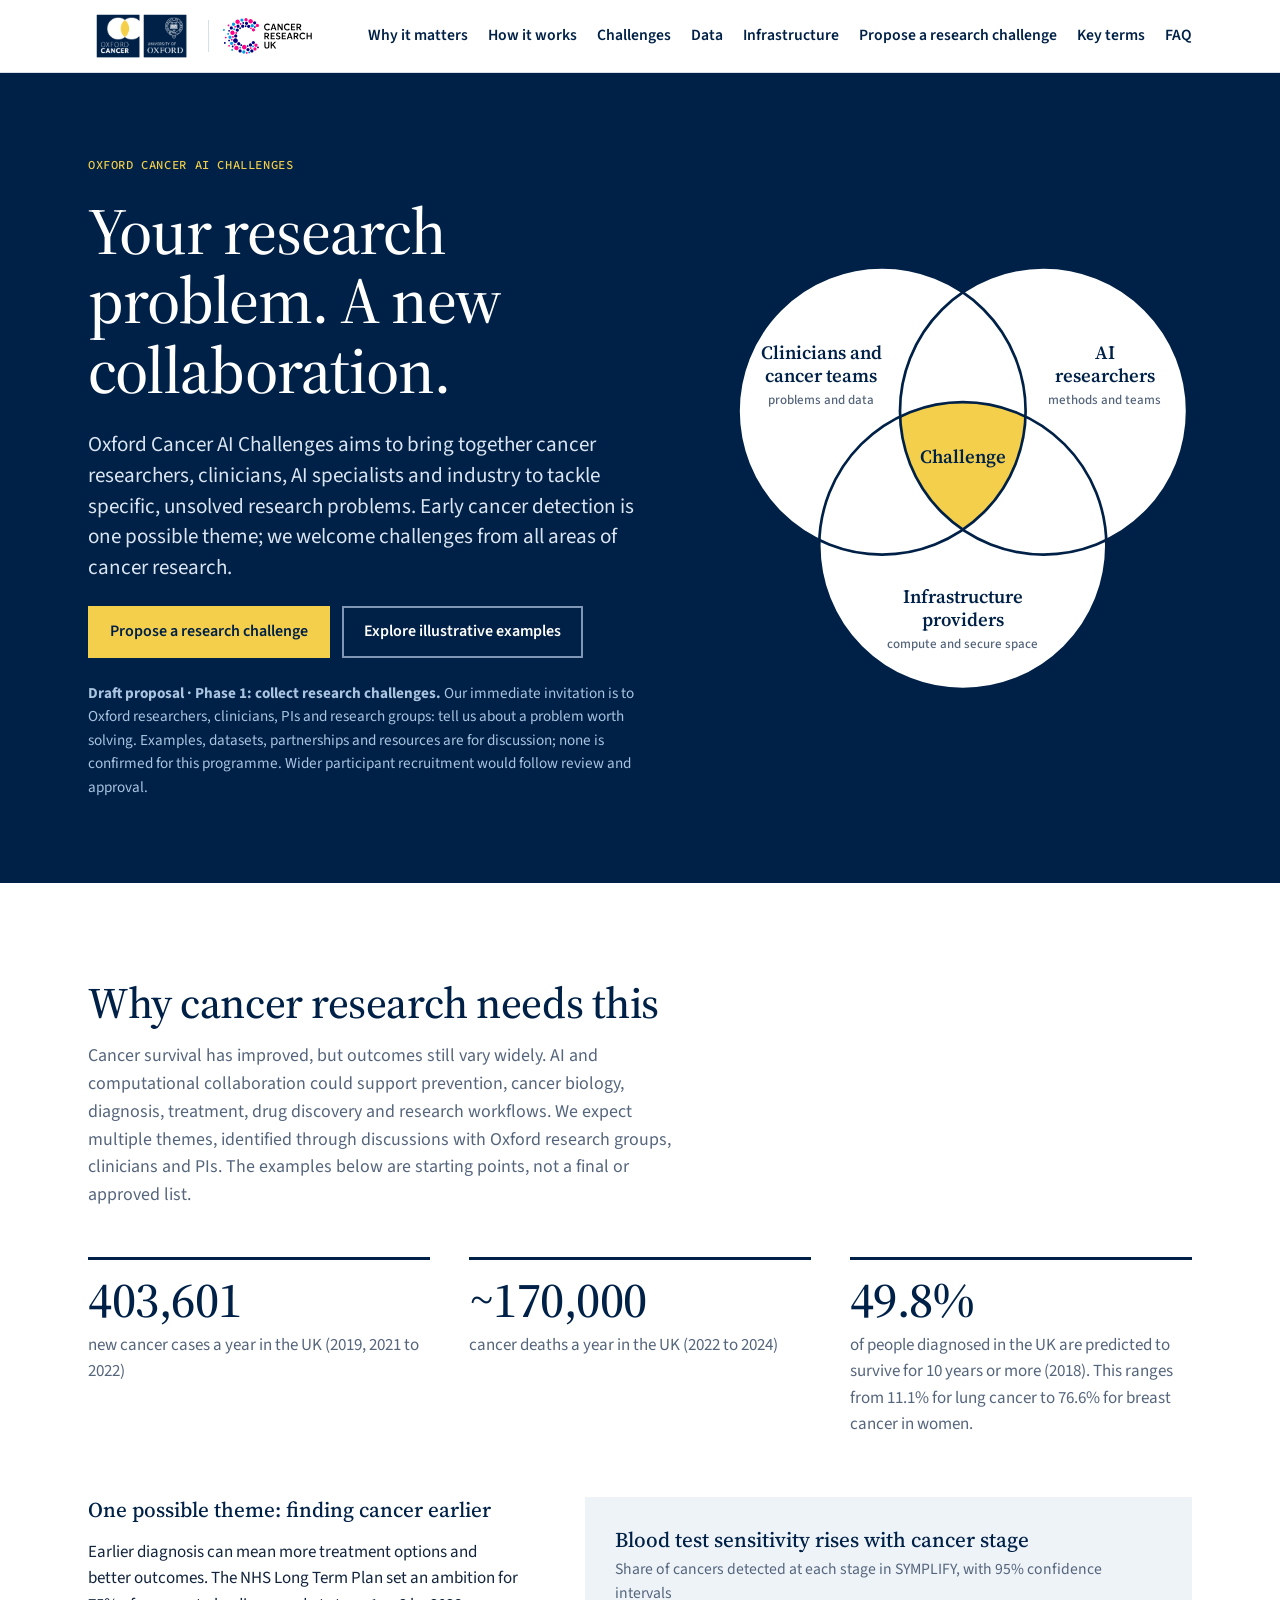
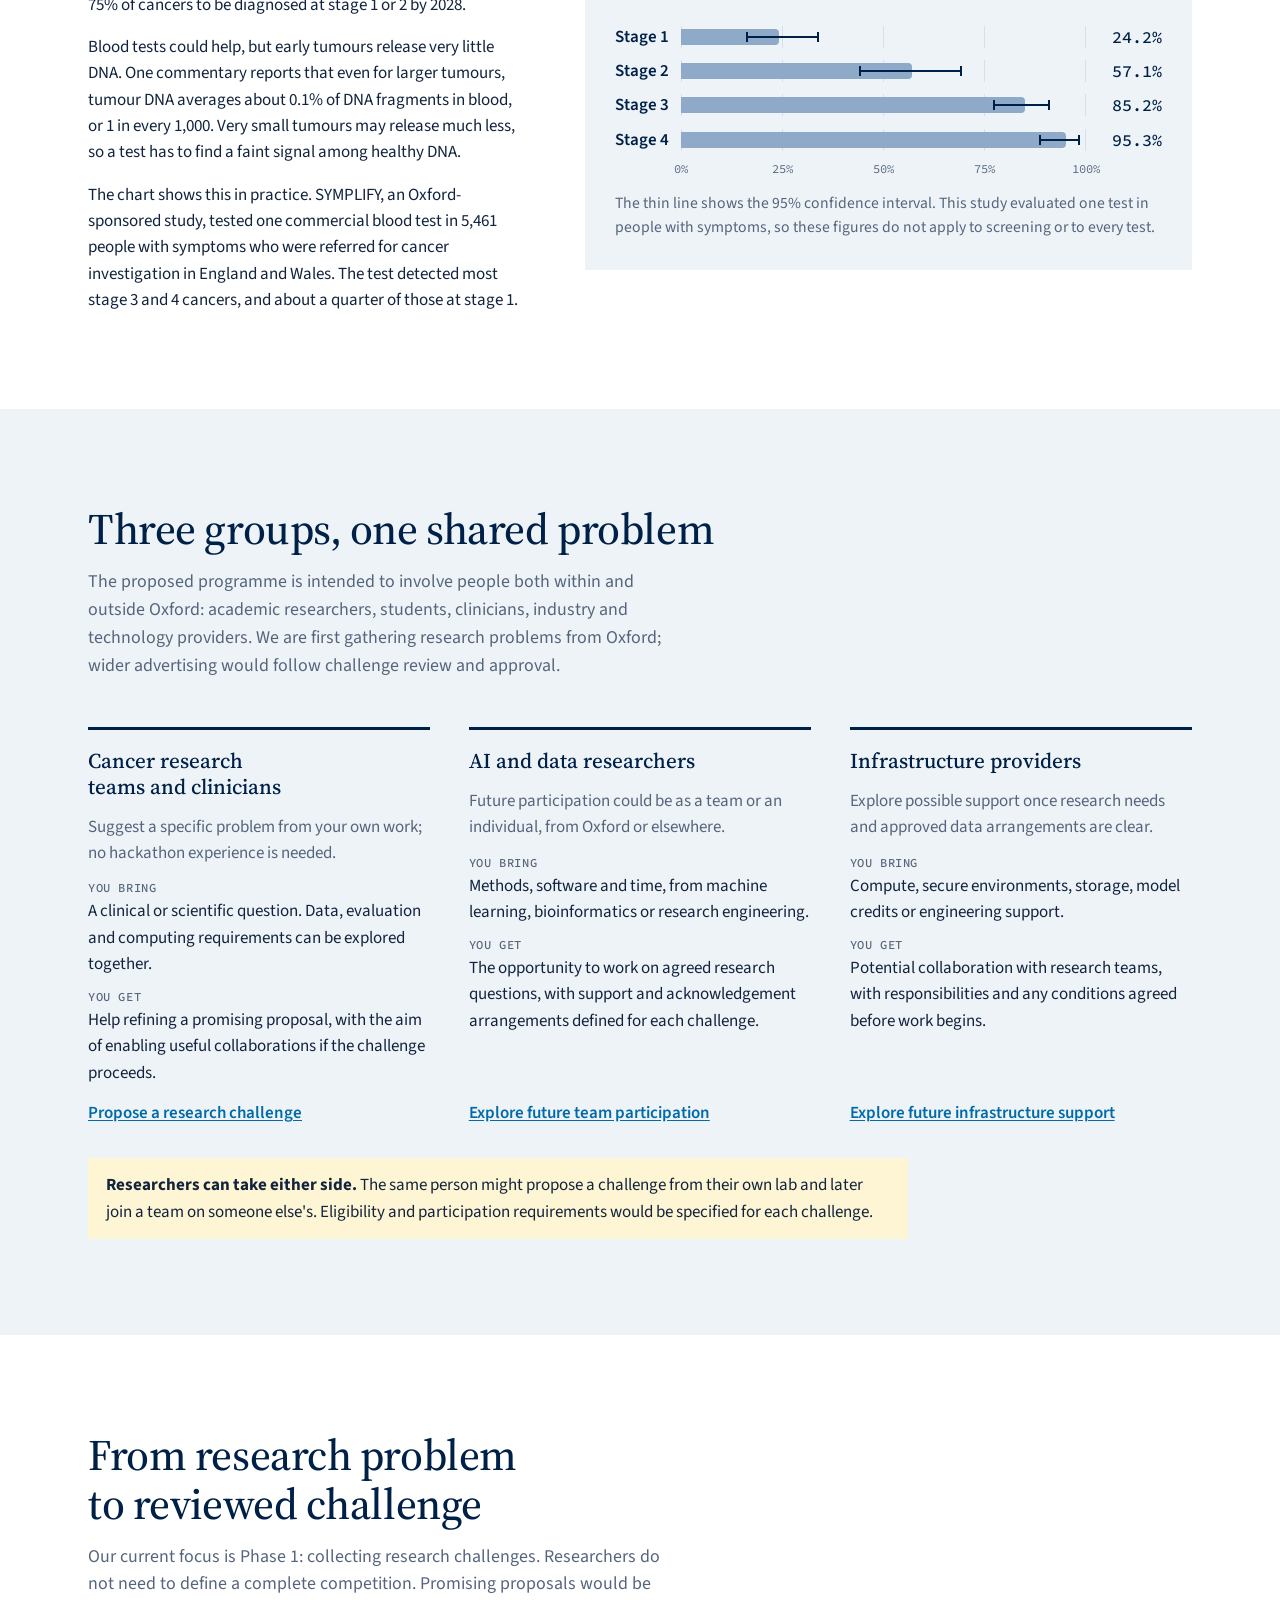
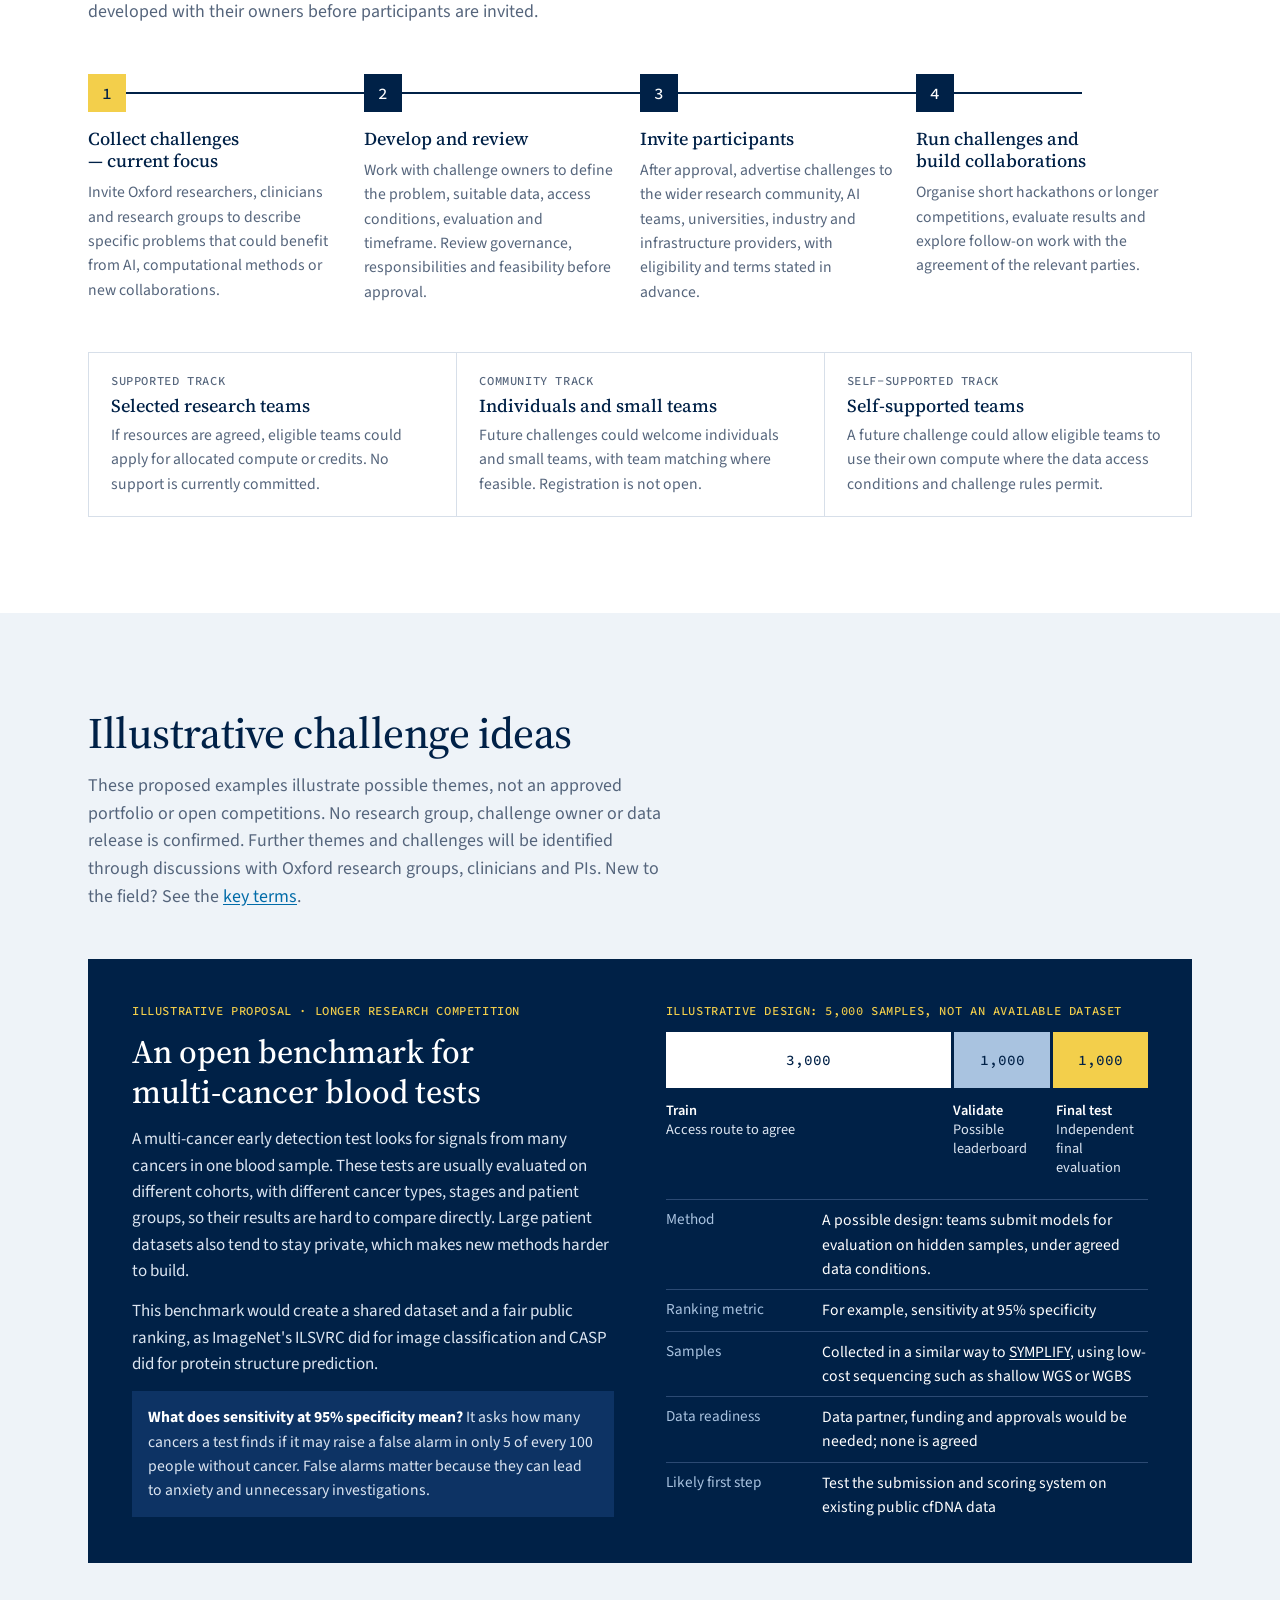
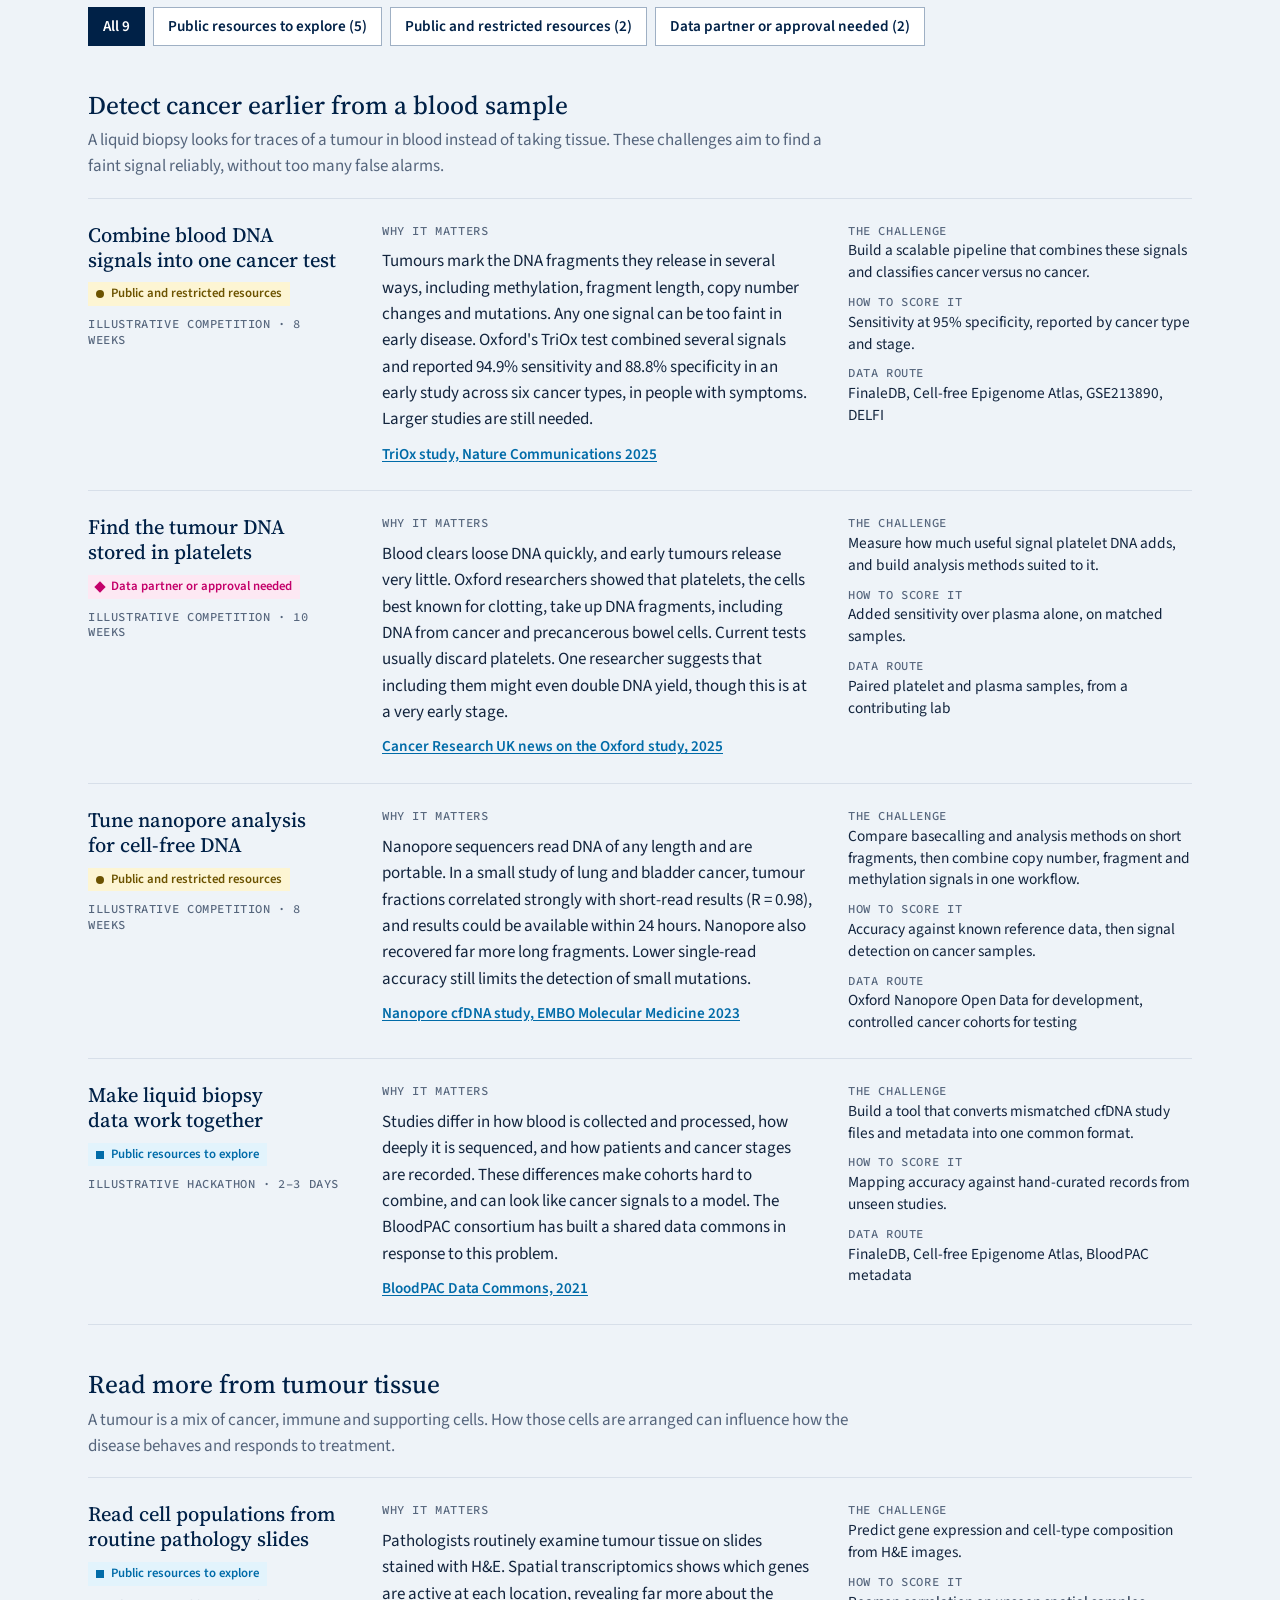
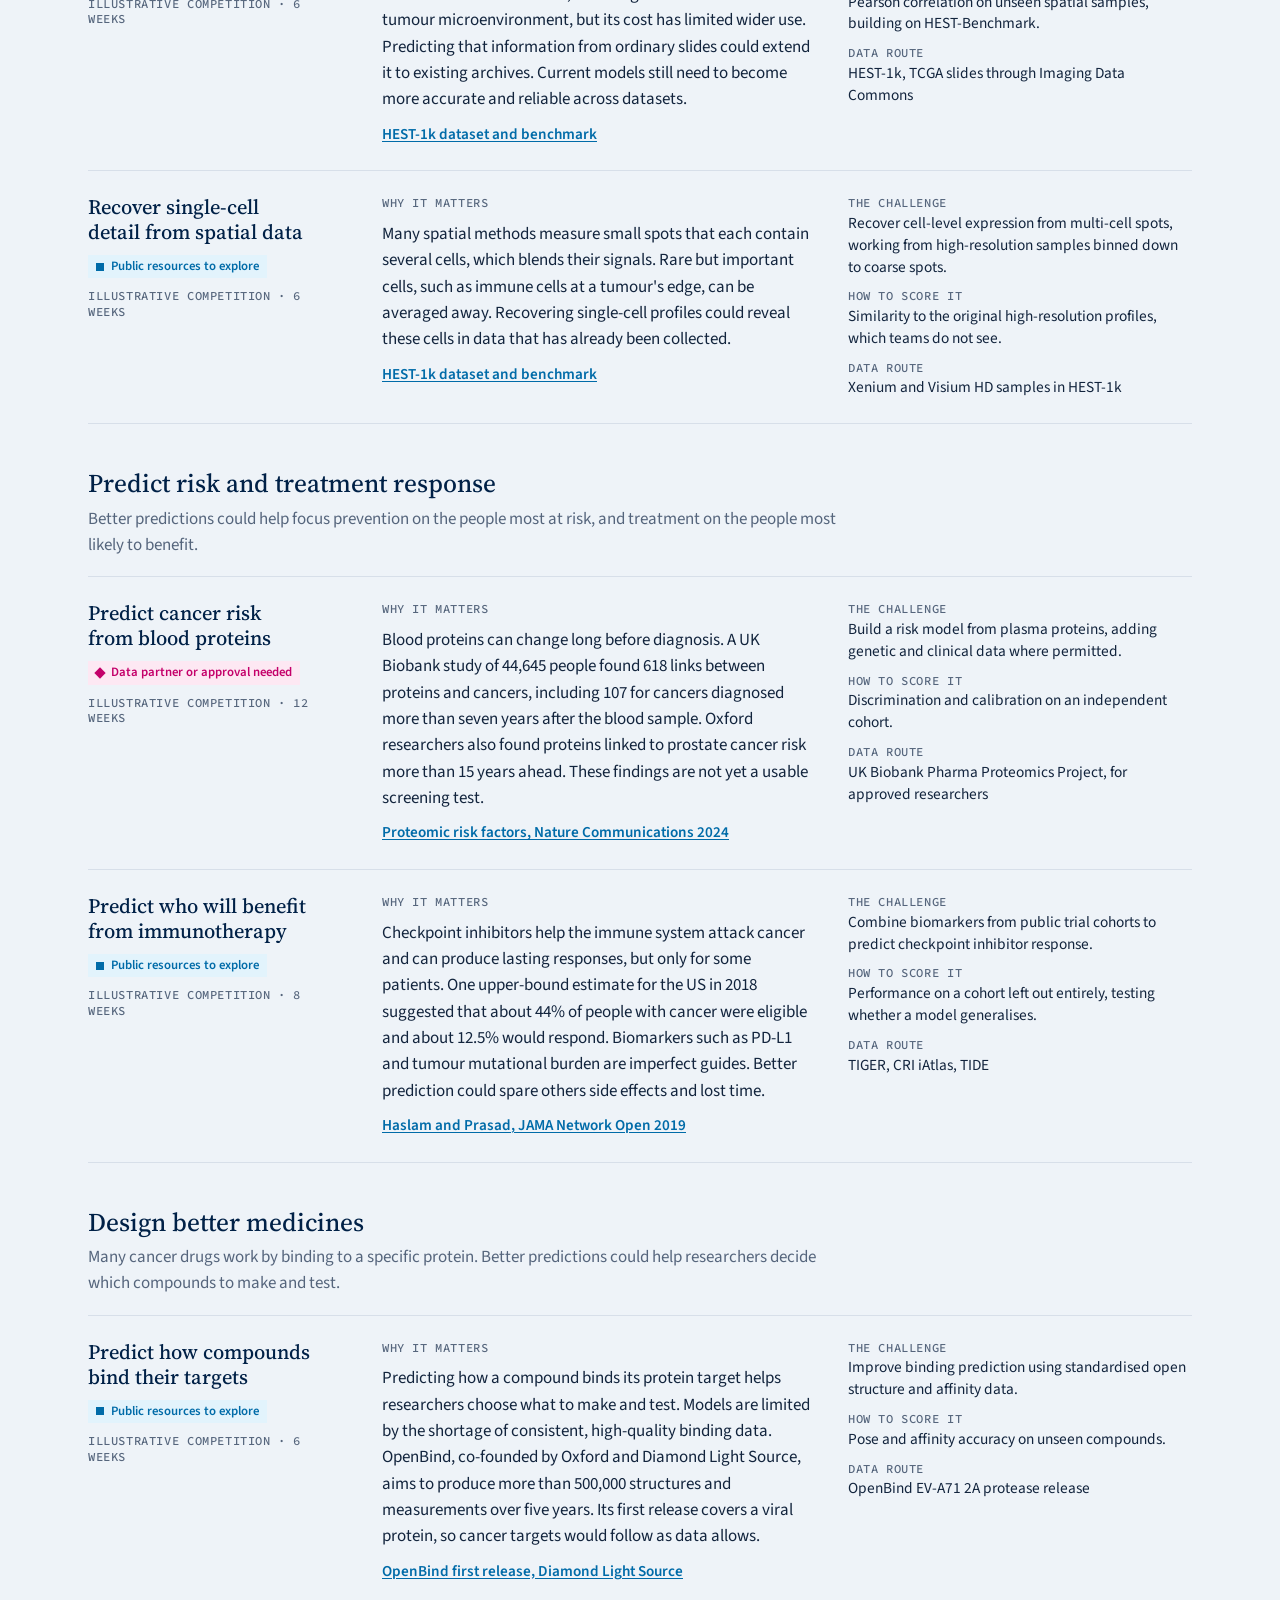
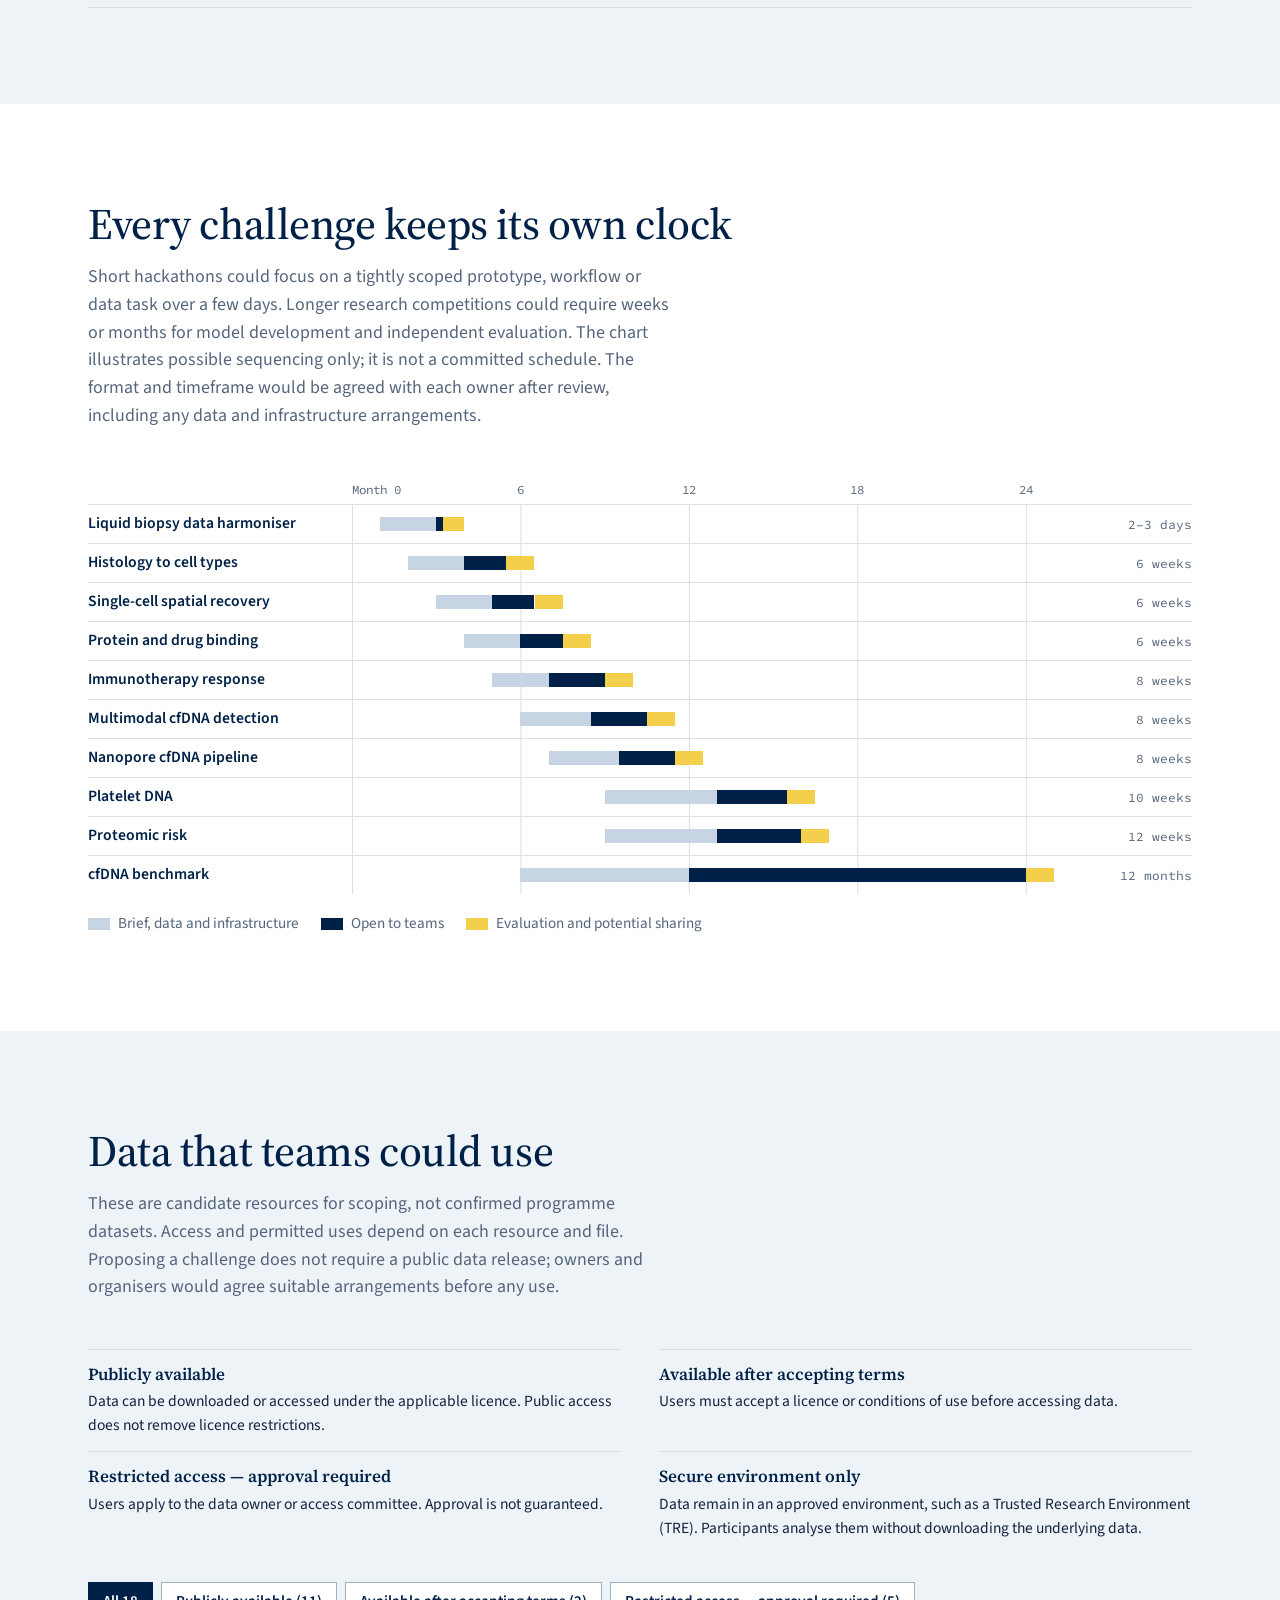
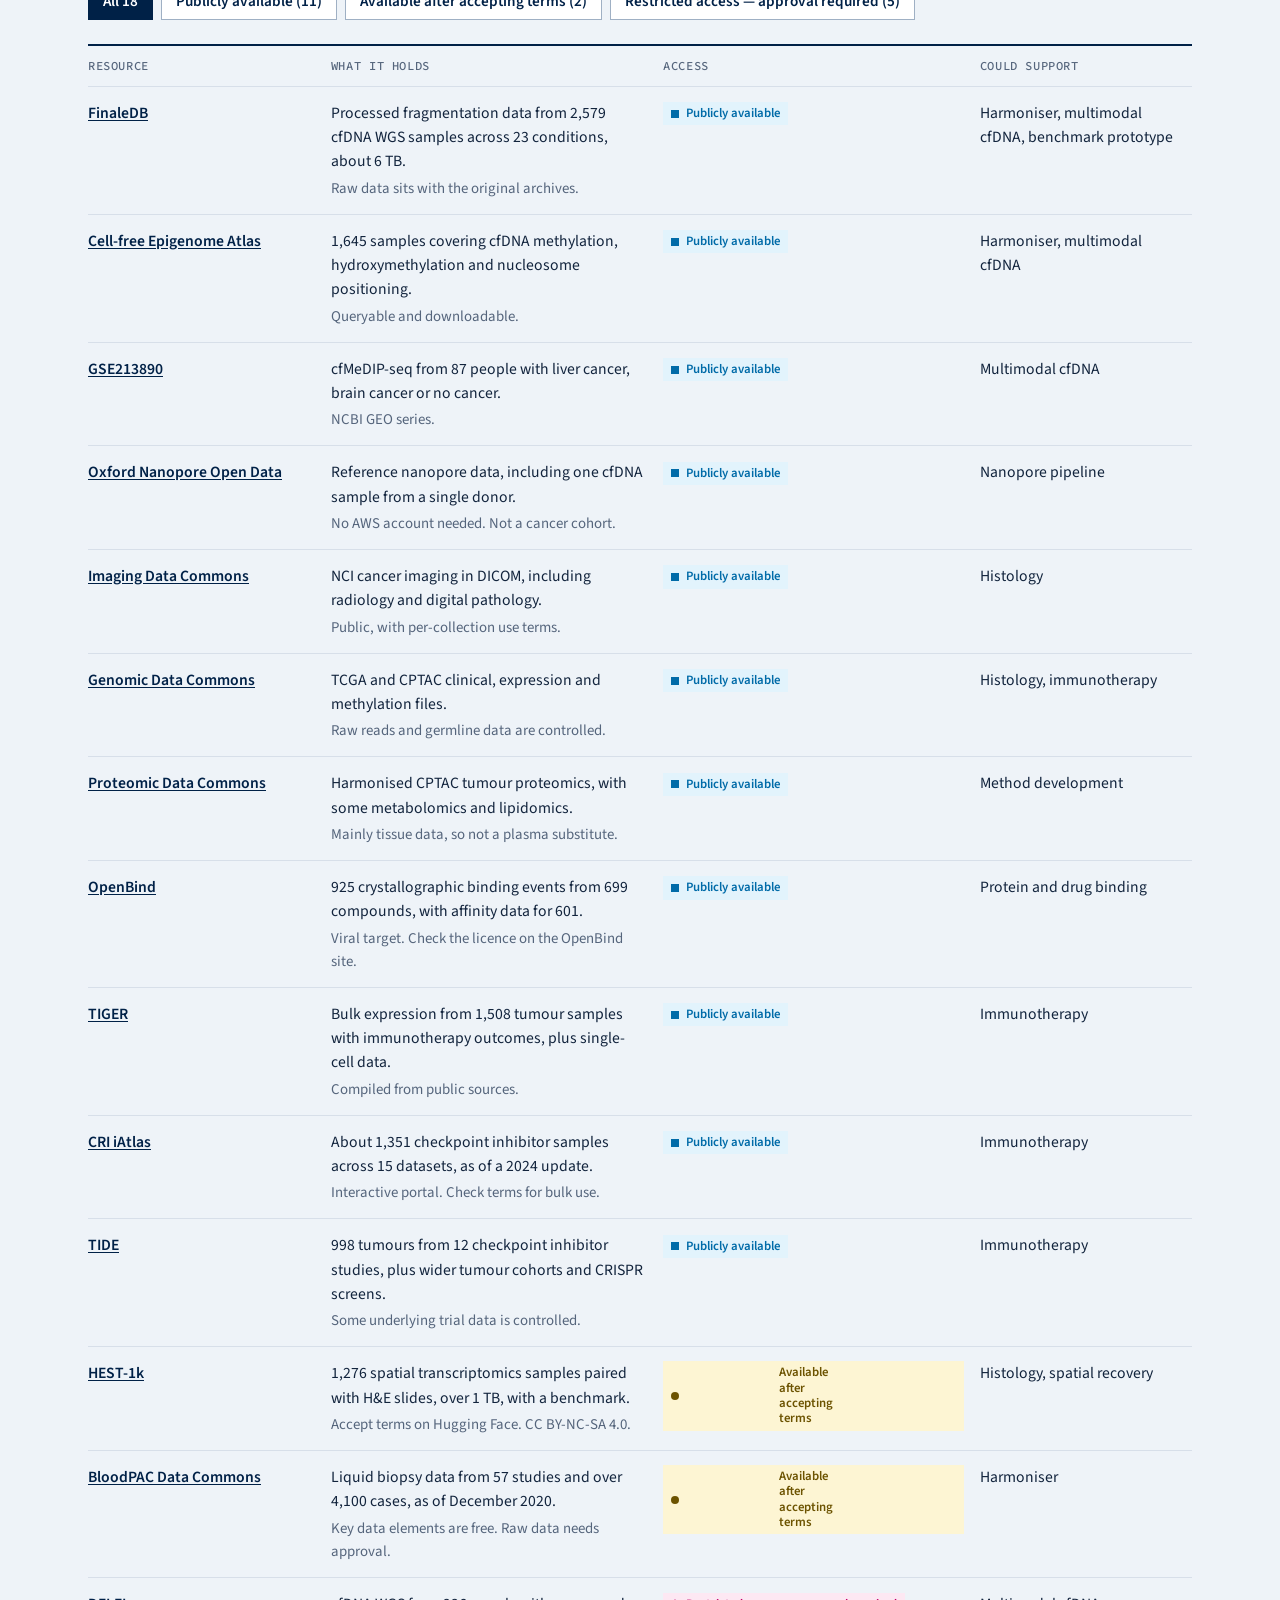
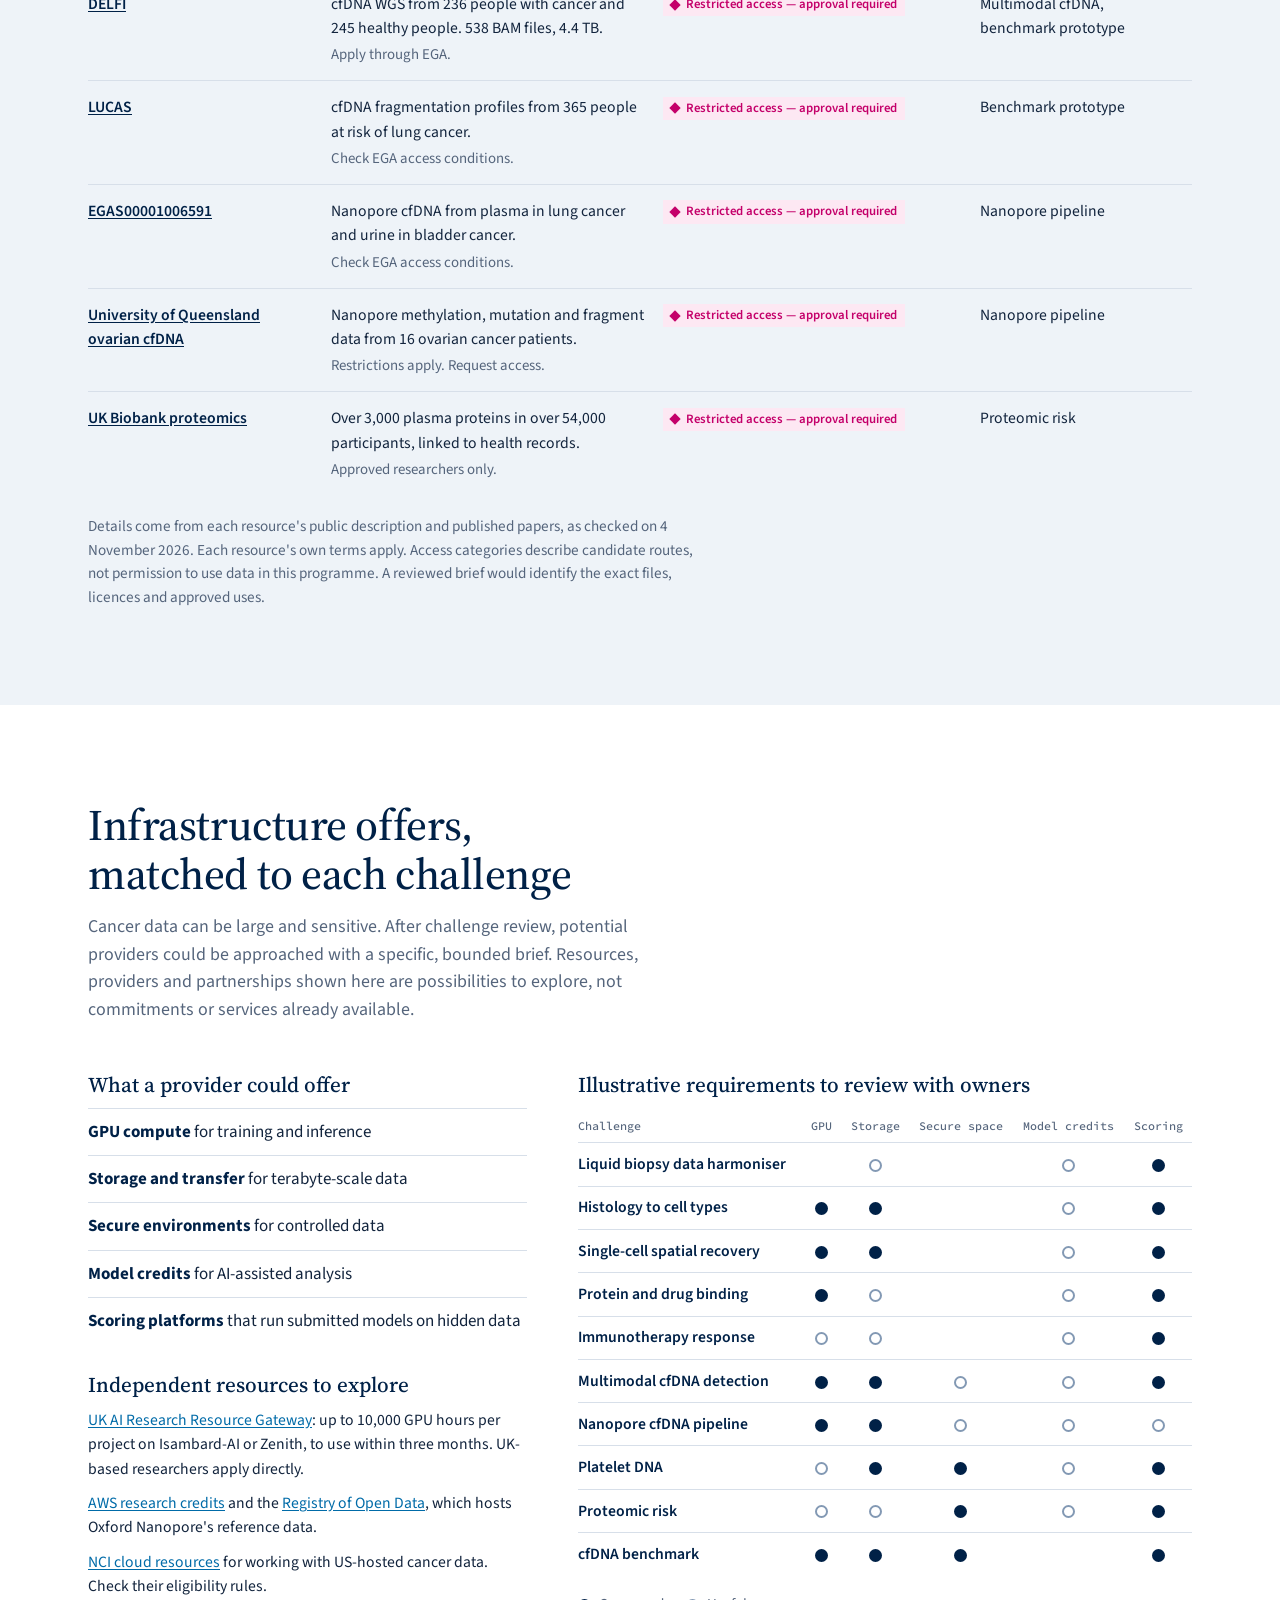
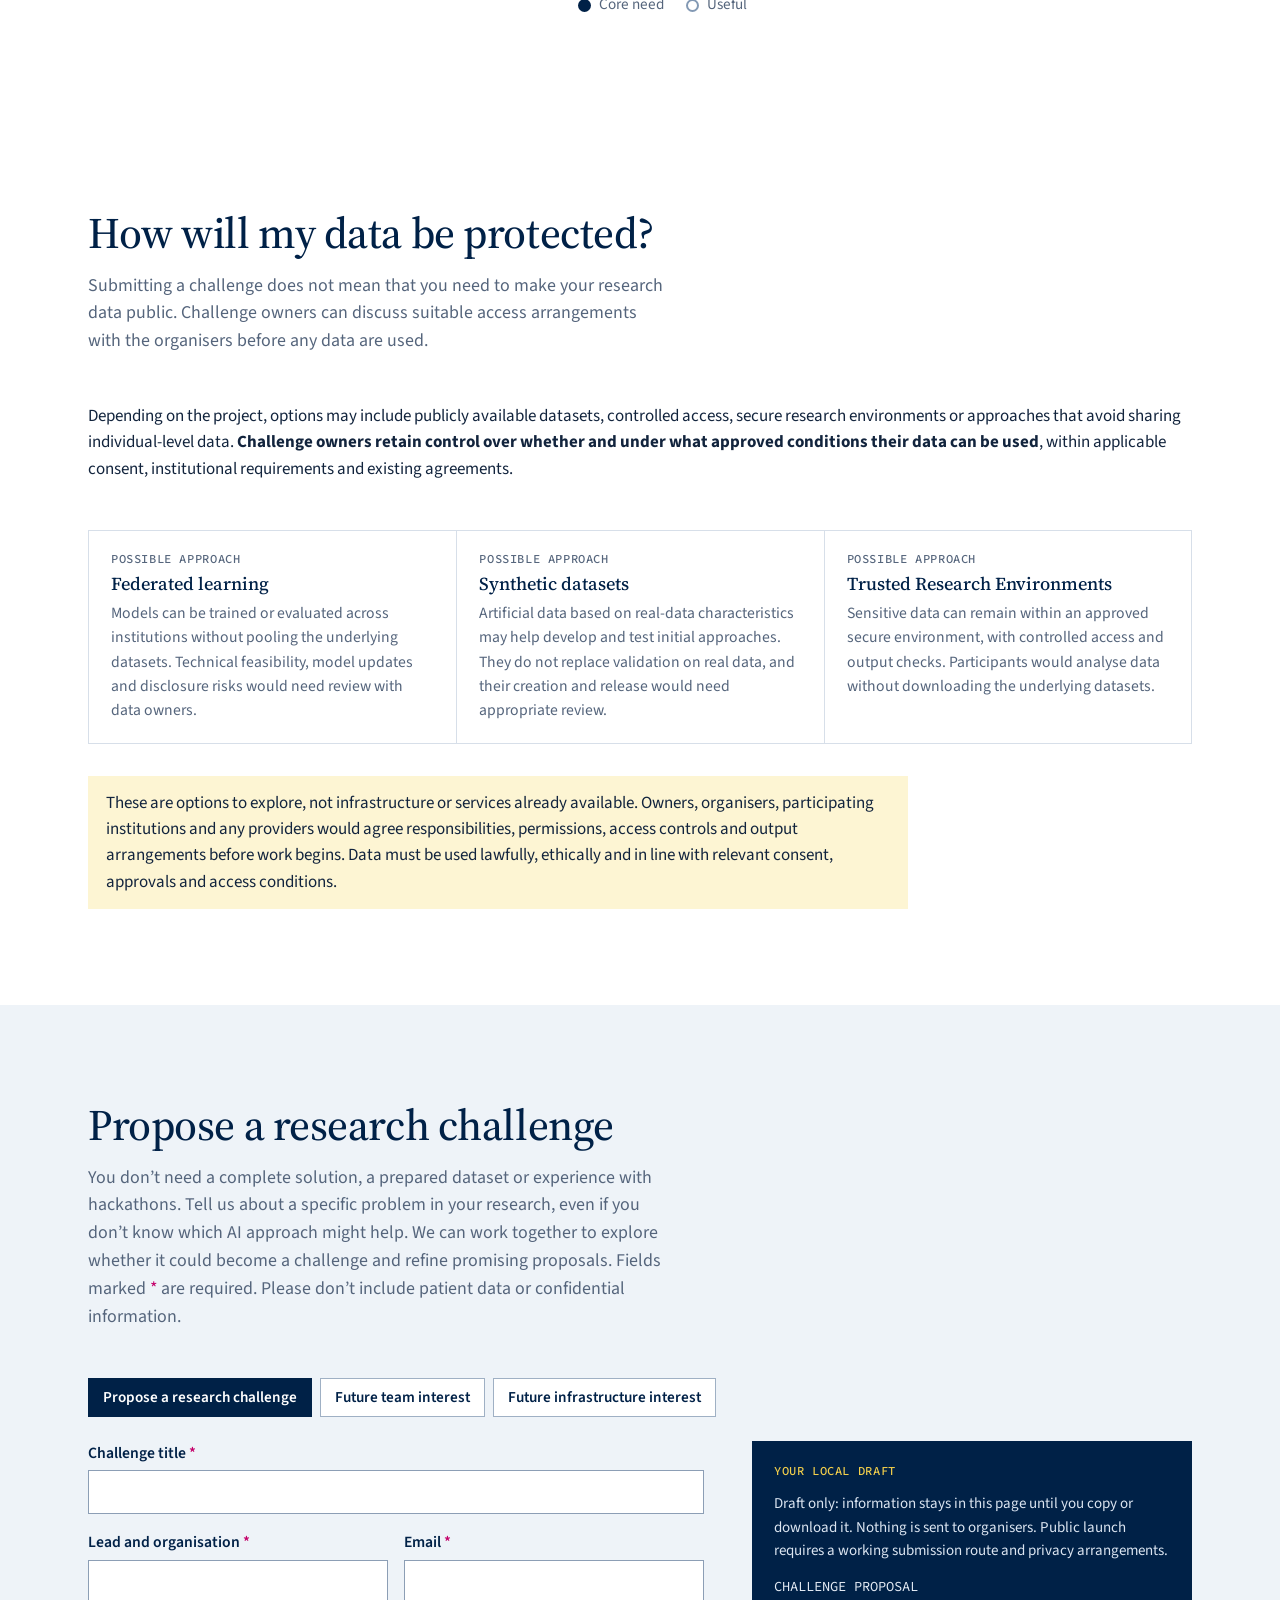
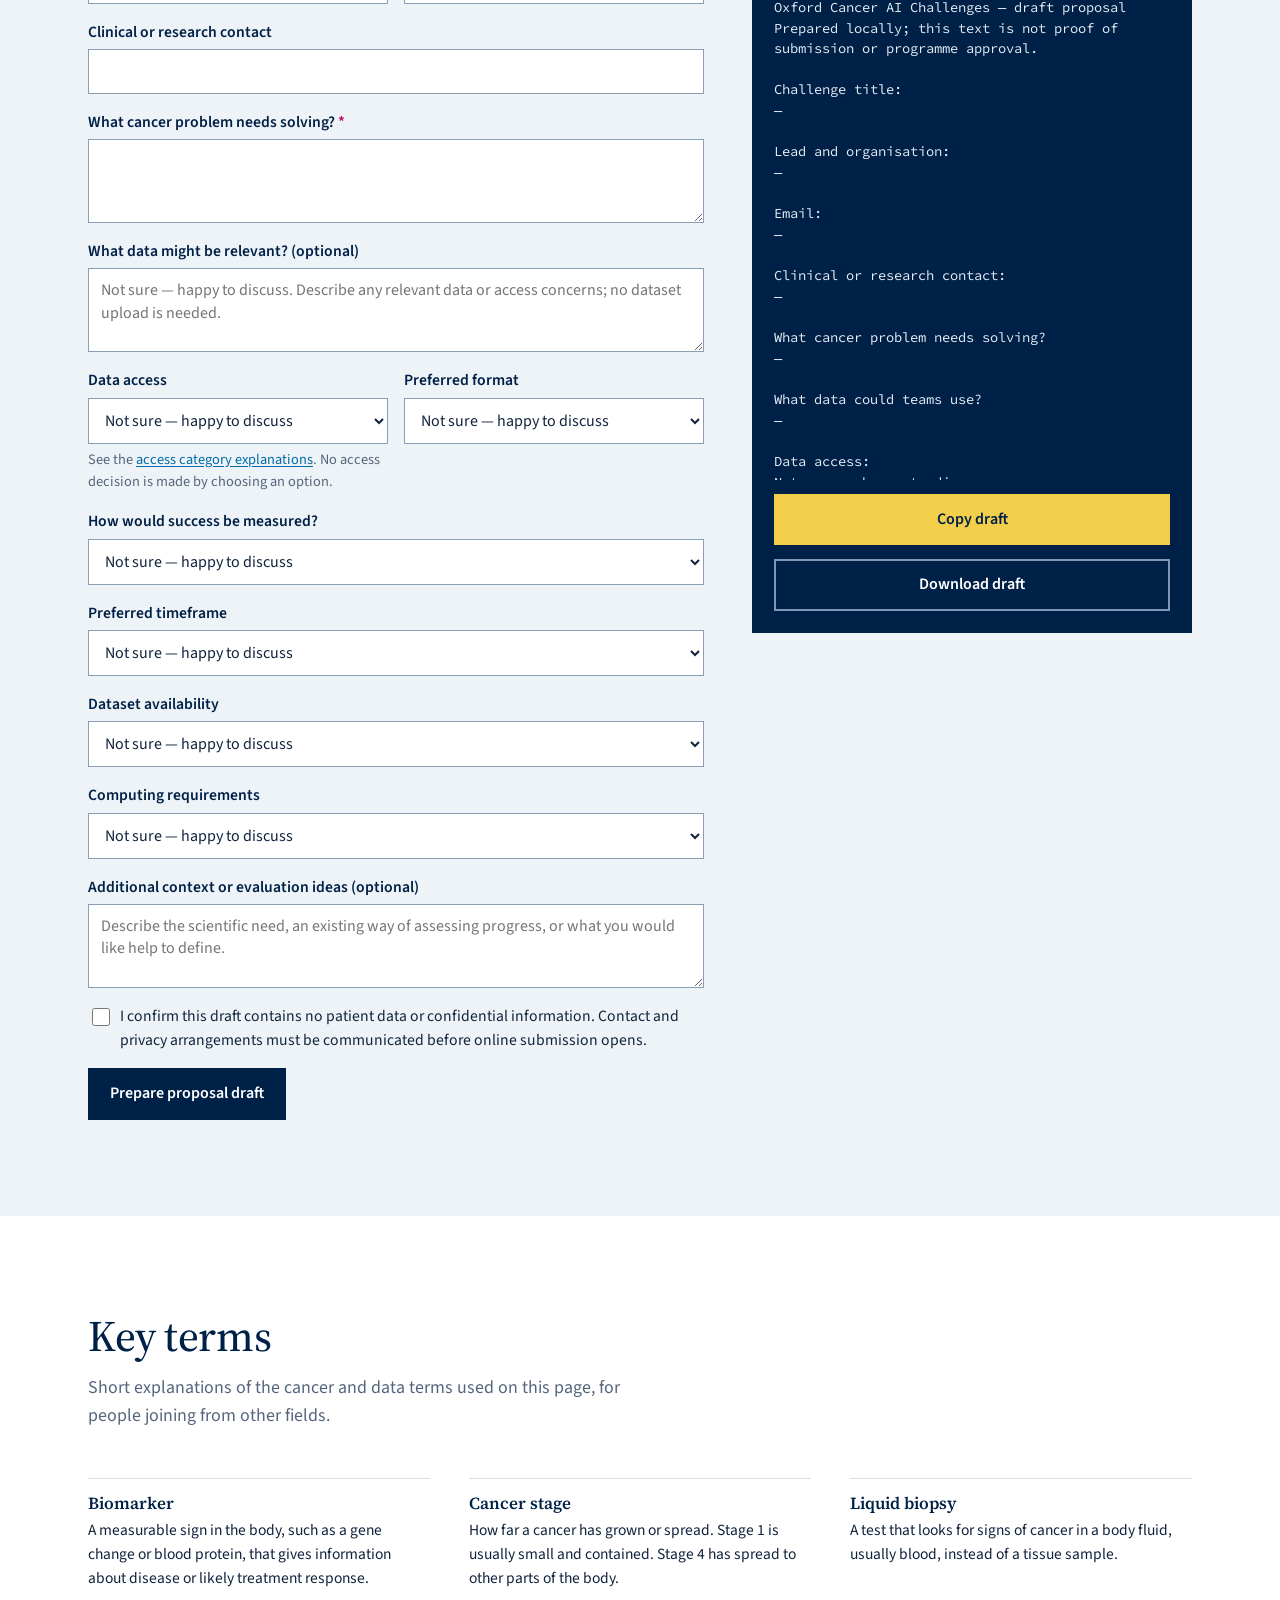
==== commit e9059cd1: "version 2" ====
--- a/index.html
+++ b/index.html
@@ -4,12 +4,12 @@
 <meta charset="utf-8">
 <meta name="viewport" content="width=device-width, initial-scale=1, viewport-fit=cover">
 <title>Oxford Cancer AI Challenges</title>
-<meta name="description" content="Open challenges connecting Oxford cancer researchers and clinicians with AI researchers and infrastructure providers.">
+<meta name="description" content="Draft proposal: inviting Oxford cancer researchers and clinicians to suggest research challenges across all areas of cancer research.">
 <meta name="robots" content="noindex">
 <meta name="theme-color" content="#002147">
 <meta property="og:type" content="website">
 <meta property="og:title" content="Oxford Cancer AI Challenges">
-<meta property="og:description" content="Real cancer research problems, published as open AI challenges.">
+<meta property="og:description" content="Draft proposal: help identify cancer research problems for future AI challenges and collaborations.">
 <link rel="icon" href="data:image/svg+xml,%3Csvg xmlns='http://www.w3.org/2000/svg' viewBox='0 0 48 48'%3E%3Crect width='48' height='48' fill='%23002147'/%3E%3Ccircle cx='18' cy='24' r='12' fill='%23fff'/%3E%3Ccircle cx='30' cy='24' r='12' fill='%23fff'/%3E%3Cpath d='M24 13.6a12 12 0 0 1 0 20.8 12 12 0 0 1 0-20.8z' fill='%23f3cf4b'/%3E%3C/svg%3E">
 <link rel="preconnect" href="https://fonts.googleapis.com">
 <link rel="preconnect" href="https://fonts.gstatic.com" crossorigin>
@@ -108,12 +108,12 @@
 .role a { font-weight: 600; }
 .note { margin-top: 32px; padding: 14px 18px; background: var(--yellow-soft); max-width: 820px; }
 
-.steps { list-style: none; margin: 0; padding: 0; display: grid; grid-template-columns: repeat(5, minmax(0, 1fr)); }
+.steps { list-style: none; margin: 0; padding: 0; display: grid; grid-template-columns: repeat(4, minmax(0, 1fr)); }
 .steps li { position: relative; padding-right: 22px; display: grid; gap: 8px; align-content: start; min-width: 0; }
 .steps li::before { content: ""; position: absolute; top: 18px; left: 0; right: 0; height: 2px; background: var(--navy); }
 .steps li:last-child::before { right: 40%; }
 .steps b { position: relative; display: grid; place-items: center; width: 38px; height: 38px; background: var(--navy); color: var(--white); font: 500 1rem var(--mono); margin-bottom: 8px; }
-.steps li:nth-child(4) b { background: var(--yellow); color: var(--navy); }
+.steps li:first-child b { background: var(--yellow); color: var(--navy); }
 .steps p, .tracks p { color: var(--muted); font-size: .98rem; }
 .steps h3, .tracks h3 { font-size: 1.14rem; }
 .tracks { margin-top: 48px; display: grid; grid-template-columns: repeat(3, minmax(0, 1fr)); background: var(--white); border: 1px solid var(--line); }
@@ -155,8 +155,8 @@
 .ch dl { margin: 0; display: grid; gap: 10px; font-size: .96rem; line-height: 1.42; }
 .ch dd { margin: 2px 0 0; }
 .ch .read { font-size: .95rem; font-weight: 600; }
-.badge { display: inline-flex; align-items: center; gap: 7px; font: 600 .8rem/1.2 var(--body); padding: 4px 8px; white-space: nowrap; justify-self: start; }
-.badge::before { content: ""; width: 8px; height: 8px; background: currentColor; }
+.badge { display: inline-flex; align-items: center; gap: 7px; font: 600 .8rem/1.2 var(--body); padding: 4px 8px; white-space: normal; justify-self: start; }
+.badge::before { content: ""; width: 8px; height: 8px; flex-shrink: 0; background: currentColor; }
 .badge.open { background: var(--blue-soft); color: var(--blue); }
 .badge.mixed, .badge.terms { background: var(--yellow-soft); color: var(--amber-ink); }
 .badge.mixed::before, .badge.terms::before { border-radius: 50%; }
@@ -187,7 +187,7 @@
 .data-table tbody th a { font-weight: 600; color: var(--navy); }
 .data-table tbody th a:hover { color: var(--blue); }
 td .sub { display: block; color: var(--muted); font-size: .93rem; margin-top: 3px; }
-.data-table td:nth-child(3) { white-space: nowrap; }
+.data-table td:nth-child(3) { min-width: 150px; }
 .data-table tbody th { width: 22%; }
 
 .infra { display: grid; grid-template-columns: minmax(0, 5fr) minmax(0, 7fr); gap: clamp(28px, 4vw, 56px); align-items: start; }
@@ -290,6 +290,11 @@
   .filters, .btn, .skip { display: none; }
   .hero, .cta, .flagship { -webkit-print-color-adjust: exact; print-color-adjust: exact; }
 }
+/* Clarifications use the existing typography, colours and component layouts. */
+.access-guide { margin-bottom: 28px; grid-template-columns: repeat(2, minmax(0, 1fr)); }
+.field small { color: var(--muted); font-size: .9rem; }
+.draft-governance { display: grid; gap: 14px; }
+@media (max-width: 640px) { .access-guide { grid-template-columns: minmax(0, 1fr); } }
 </style>
 </head>
 <body>
@@ -302,7 +307,7 @@
       <img class="logo-cruk" src="[data-uri]" alt="Cancer Research UK" width="89" height="36">
     </a>
     <nav class="site-nav" aria-label="Main">
-      <a href="#why">Why it matters</a><a href="#how">How it works</a><a href="#challenges">Challenges</a><a href="#data">Data</a><a href="#infrastructure">Infrastructure</a><a href="#join">Take part</a><a href="#terms">Key terms</a><a href="#faq">FAQ</a>
+      <a href="#why">Why it matters</a><a href="#how">How it works</a><a href="#challenges">Challenges</a><a href="#data">Data</a><a href="#infrastructure">Infrastructure</a><a href="#join" data-role="challenge">Propose a research challenge</a><a href="#terms">Key terms</a><a href="#faq">FAQ</a>
     </nav>
   </div>
 </header>
@@ -312,13 +317,13 @@
   <div class="wrap">
     <div class="hero-copy">
       <div class="label">Oxford Cancer AI Challenges</div>
-      <h1>Real cancer research problems, published as open AI challenges.</h1>
-      <p class="lede">Oxford cancer teams and clinicians publish a research need. AI researchers form teams around it, and infrastructure providers back the work. Each challenge runs to its own timetable.</p>
+      <h1>Your research problem. A new collaboration.</h1>
+      <p class="lede">Oxford Cancer AI Challenges aims to bring together cancer researchers, clinicians, AI specialists and industry to tackle specific, unsolved research problems. Early cancer detection is one possible theme; we welcome challenges from all areas of cancer research.</p>
       <div class="actions">
-        <a class="btn yellow" href="#challenges">Explore the challenges</a>
-        <a class="btn ghost" href="#join">Take part</a>
+        <a class="btn yellow" href="#join" data-role="challenge">Propose a research challenge</a>
+        <a class="btn ghost" href="#challenges">Explore illustrative examples</a>
       </div>
-      <p class="status">Challenges, partners and dates shown here are proposed, and will be confirmed as agreements are reached.</p>
+      <p class="status"><strong>Draft proposal · Phase 1: collect research challenges.</strong> Our immediate invitation is to Oxford researchers, clinicians, PIs and research groups: tell us about a problem worth solving. Examples, datasets, partnerships and resources are for discussion; none is confirmed for this programme. Wider participant recruitment would follow review and approval.</p>
     </div>
     <svg class="venn" viewBox="25 5 510 480" role="img" aria-label="Three overlapping circles: clinicians and cancer teams, AI researchers, and infrastructure providers. A challenge sits where all three overlap.">
       <defs>
@@ -340,7 +345,7 @@
   <div class="wrap">
     <div class="section-head">
       <h2>Why cancer research needs this</h2>
-      <p>Cancer survival has improved, but outcomes still vary widely between cancers. Many of the hardest problems are now also data problems, and they need people from different fields working on them together.</p>
+      <p>Cancer survival has improved, but outcomes still vary widely. AI and computational collaboration could support prevention, cancer biology, diagnosis, treatment, drug discovery and research workflows. We expect multiple themes, identified through discussions with Oxford research groups, clinicians and PIs. The examples below are starting points, not a final or approved list.</p>
     </div>
     <div class="stats">
       <div class="stat"><b>403,601</b><p>new cancer cases a year in the UK (2019, 2021 to 2022)</p></div>
@@ -349,7 +354,7 @@
     </div>
     <div class="why">
       <div class="why-text">
-        <h3>Early cancers are the hardest to find</h3>
+        <h3>One possible theme: finding cancer earlier</h3>
         <p>Earlier diagnosis can mean more treatment options and better outcomes. The NHS Long Term Plan set an ambition for 75% of cancers to be diagnosed at stage 1 or 2 by 2028.</p>
         <p>Blood tests could help, but early tumours release very little DNA. One commentary reports that even for larger tumours, tumour DNA averages about 0.1% of DNA fragments in blood, or 1 in every 1,000. Very small tumours may release much less, so a test has to find a faint signal among healthy DNA.</p>
         <p>The chart shows this in practice. SYMPLIFY, an Oxford-sponsored study, tested one commercial blood test in 5,461 people with symptoms who were referred for cancer investigation in England and Wales. The test detected most stage 3 and 4 cancers, and about a quarter of those at stage 1.</p>
@@ -374,34 +379,33 @@
   <div class="wrap">
     <div class="section-head">
       <h2>Three groups, one shared problem</h2>
-      <p>Cancer research teams often face similar data and AI problems in separate institutions and disciplines. Each challenge gives them a reason to work together on something specific.</p>
+      <p>The proposed programme is intended to involve people both within and outside Oxford: academic researchers, students, clinicians, industry and technology providers. We are first gathering research problems from Oxford; wider advertising would follow challenge review and approval.</p>
     </div>
     <div class="roles">
-      <article class="role"><h3>Cancer research teams and clinicians</h3><p>Publish a challenge from your own work.</p><dl><div><dt class="label">You bring</dt><dd>A clinical or research problem, a data route, and a clear test of success.</dd></div><div><dt class="label">You get</dt><dd>Several teams testing methods on your problem, with results you can compare and reuse.</dd></div></dl><a href="#join" data-role="challenge">Propose a challenge</a></article>
-      <article class="role"><h3>AI and data researchers</h3><p>Join as a team or as an individual.</p><dl><div><dt class="label">You bring</dt><dd>Methods, software and time, from machine learning, bioinformatics or research engineering.</dd></div><div><dt class="label">You get</dt><dd>Real research questions, clinical advice, compute where available, and public credit for your work.</dd></div></dl><a href="#join" data-role="team">Register a team</a></article>
-      <article class="role"><h3>Infrastructure providers</h3><p>Back one challenge or the whole programme.</p><dl><div><dt class="label">You bring</dt><dd>Compute, secure environments, storage, model credits or engineering support.</dd></div><div><dt class="label">You get</dt><dd>Direct work with cancer researchers, and practical evidence of how your platform performs on their workloads.</dd></div></dl><a href="#join" data-role="infrastructure">Offer infrastructure</a></article>
-    </div>
-    <p class="note"><strong>Researchers can take either side.</strong> The same person might publish a challenge from their own lab and join a team on someone else's.</p>
+      <article class="role"><h3>Cancer research teams and clinicians</h3><p>Suggest a specific problem from your own work; no hackathon experience is needed.</p><dl><div><dt class="label">You bring</dt><dd>A clinical or scientific question. Data, evaluation and computing requirements can be explored together.</dd></div><div><dt class="label">You get</dt><dd>Help refining a promising proposal, with the aim of enabling useful collaborations if the challenge proceeds.</dd></div></dl><a href="#join" data-role="challenge">Propose a research challenge</a></article>
+      <article class="role"><h3>AI and data researchers</h3><p>Future participation could be as a team or an individual, from Oxford or elsewhere.</p><dl><div><dt class="label">You bring</dt><dd>Methods, software and time, from machine learning, bioinformatics or research engineering.</dd></div><div><dt class="label">You get</dt><dd>The opportunity to work on agreed research questions, with support and acknowledgement arrangements defined for each challenge.</dd></div></dl><a href="#join" data-role="team">Explore future team participation</a></article>
+      <article class="role"><h3>Infrastructure providers</h3><p>Explore possible support once research needs and approved data arrangements are clear.</p><dl><div><dt class="label">You bring</dt><dd>Compute, secure environments, storage, model credits or engineering support.</dd></div><div><dt class="label">You get</dt><dd>Potential collaboration with research teams, with responsibilities and any conditions agreed before work begins.</dd></div></dl><a href="#join" data-role="infrastructure">Explore future infrastructure support</a></article>
+    </div>
+    <p class="note"><strong>Researchers can take either side.</strong> The same person might propose a challenge from their own lab and later join a team on someone else's. Eligibility and participation requirements would be specified for each challenge.</p>
   </div>
 </section>
 
 <section class="section" id="how">
   <div class="wrap">
     <div class="section-head">
-      <h2>How a challenge runs</h2>
-      <p>The same five steps apply to a two-day sprint and to a year-long benchmark. Only the timetable changes.</p>
+      <h2>From research problem to reviewed challenge</h2>
+      <p>Our current focus is Phase 1: collecting research challenges. Researchers do not need to define a complete competition. Promising proposals would be developed with their owners before participants are invited.</p>
     </div>
     <ol class="steps">
-      <li><b>1</b><h3>Publish the need</h3><p>A research team writes a short brief covering the problem, data, metric and timetable.</p></li>
-      <li><b>2</b><h3>Match infrastructure</h3><p>Providers offer resources against that brief, matched to the data's access conditions.</p></li>
-      <li><b>3</b><h3>Register teams</h3><p>Teams sign up for the challenge. Mixed teams are encouraged, and solo participants can be matched.</p></li>
-      <li><b>4</b><h3>Run the window</h3><p>Teams work during that challenge's own dates, with access to the people who know the data.</p></li>
-      <li><b>5</b><h3>Score and share</h3><p>Entries are scored on held-out data. Results, methods and reusable tools are published.</p></li>
+      <li><b>1</b><h3>Collect challenges — current focus</h3><p>Invite Oxford researchers, clinicians and research groups to describe specific problems that could benefit from AI, computational methods or new collaborations.</p></li>
+      <li><b>2</b><h3>Develop and review</h3><p>Work with challenge owners to define the problem, suitable data, access conditions, evaluation and timeframe. Review governance, responsibilities and feasibility before approval.</p></li>
+      <li><b>3</b><h3>Invite participants</h3><p>After approval, advertise challenges to the wider research community, AI teams, universities, industry and infrastructure providers, with eligibility and terms stated in advance.</p></li>
+      <li><b>4</b><h3>Run challenges and build collaborations</h3><p>Organise short hackathons or longer competitions, evaluate results and explore follow-on work with the agreement of the relevant parties.</p></li>
     </ol>
-    <div class="tracks" aria-label="Ways to enter">
-      <div><span class="label">Supported track</span><h3>Selected research teams</h3><p>Teams apply for allocated compute or credits when a provider has offered them.</p></div>
-      <div><span class="label">Community track</span><h3>Individuals and small teams</h3><p>Open registration with shared resources where available, and matching for solo participants.</p></div>
-      <div><span class="label">Open track</span><h3>Self-supported teams</h3><p>Any eligible team can enter with its own compute, wherever the data's terms allow it.</p></div>
+    <div class="tracks" aria-label="Possible future participation routes">
+      <div><span class="label">Supported track</span><h3>Selected research teams</h3><p>If resources are agreed, eligible teams could apply for allocated compute or credits. No support is currently committed.</p></div>
+      <div><span class="label">Community track</span><h3>Individuals and small teams</h3><p>Future challenges could welcome individuals and small teams, with team matching where feasible. Registration is not open.</p></div>
+      <div><span class="label">Self-supported track</span><h3>Self-supported teams</h3><p>A future challenge could allow eligible teams to use their own compute where the data access conditions and challenge rules permit.</p></div>
     </div>
   </div>
 </section>
@@ -409,33 +413,33 @@
 <section class="section tint" id="challenges">
   <div class="wrap">
     <div class="section-head">
-      <h2>Proposed challenges</h2>
-      <p>Each challenge starts from a real gap in cancer research. Full briefs, owners and dates will follow as each one is confirmed. New to the field? See the <a href="#terms">key terms</a>.</p>
+      <h2>Illustrative challenge ideas</h2>
+      <p>These proposed examples illustrate possible themes, not an approved portfolio or open competitions. No research group, challenge owner or data release is confirmed. Further themes and challenges will be identified through discussions with Oxford research groups, clinicians and PIs. New to the field? See the <a href="#terms">key terms</a>.</p>
     </div>
 
     <article class="flagship">
       <div>
-        <span class="label">Long-running benchmark · 12 months</span>
+        <span class="label">Illustrative proposal · longer research competition</span>
         <h3>An open benchmark for multi-cancer blood tests</h3>
         <p>A multi-cancer early detection test looks for signals from many cancers in one blood sample. These tests are usually evaluated on different cohorts, with different cancer types, stages and patient groups, so their results are hard to compare directly. Large patient datasets also tend to stay private, which makes new methods harder to build.</p>
         <p>This benchmark would create a shared dataset and a fair public ranking, as ImageNet's ILSVRC did for image classification and CASP did for protein structure prediction.</p>
         <div class="explain"><b>What does sensitivity at 95% specificity mean?</b> It asks how many cancers a test finds if it may raise a false alarm in only 5 of every 100 people without cancer. False alarms matter because they can lead to anxiety and unnecessary investigations.</div>
       </div>
       <div>
-        <span class="label">5,000 samples, shown to scale</span>
+        <span class="label">Illustrative design: 5,000 samples, not an available dataset</span>
         <div class="split" role="img" aria-label="3,000 training samples, 1,000 validation samples and 1,000 final test samples">
           <div class="train">3,000</div><div class="val">1,000</div><div class="test">1,000</div>
         </div>
         <div class="split-key">
-          <div><b>Train</b>Downloadable from EGA</div>
-          <div><b>Validate</b>Live leaderboard</div>
-          <div><b>Final test</b>Run once, after a year</div>
+          <div><b>Train</b>Access route to agree</div>
+          <div><b>Validate</b>Possible leaderboard</div>
+          <div><b>Final test</b>Independent final evaluation</div>
         </div>
         <dl class="facts">
-          <div><dt>Method</dt><dd>Teams submit models. Organisers run them on hidden samples.</dd></div>
+          <div><dt>Method</dt><dd>A possible design: teams submit models for evaluation on hidden samples, under agreed data conditions.</dd></div>
           <div><dt>Ranking metric</dt><dd>For example, sensitivity at 95% specificity</dd></div>
           <div><dt>Samples</dt><dd>Collected in a similar way to <a href="https://doi.org/10.1016/S1470-2045(23)00277-2">SYMPLIFY</a>, using low-cost sequencing such as shallow WGS or WGBS</dd></div>
-          <div><dt>Data readiness</dt><dd>Needs a data partner or funder</dd></div>
+          <div><dt>Data readiness</dt><dd>Data partner, funding and approvals would be needed; none is agreed</dd></div>
           <div><dt>Likely first step</dt><dd>Test the submission and scoring system on existing public cfDNA data</dd></div>
         </dl>
       </div>
@@ -443,14 +447,14 @@
 
     <div class="filters js-only" role="group" aria-label="Filter challenges by data readiness" id="challenge-filters">
       <button class="chip" type="button" data-v="all" aria-pressed="true">All 9</button>
-      <button class="chip" type="button" data-v="open" aria-pressed="false">Open data available (5)</button>
-      <button class="chip" type="button" data-v="mixed" aria-pressed="false">Mixed data access (2)</button>
-      <button class="chip" type="button" data-v="partner" aria-pressed="false">Needs a data partner or approval (2)</button>
+      <button class="chip" type="button" data-v="open" aria-pressed="false">Public resources to explore (5)</button>
+      <button class="chip" type="button" data-v="mixed" aria-pressed="false">Public and restricted resources (2)</button>
+      <button class="chip" type="button" data-v="partner" aria-pressed="false">Data partner or approval needed (2)</button>
     </div>
     <div class="theme" id="theme-blood">
       <div class="theme-head"><h3>Detect cancer earlier from a blood sample</h3><p>A liquid biopsy looks for traces of a tumour in blood instead of taking tissue. These challenges aim to find a faint signal reliably, without too many false alarms.</p></div>
       <article class="ch" id="multimodal" data-ready="mixed">
-        <div><h4>Combine blood DNA signals into one cancer test</h4><span class="badge mixed">Mixed data access</span><span class="label">Open window · 8 weeks</span></div>
+        <div><h4>Combine blood DNA signals into one cancer test</h4><span class="badge mixed">Public and restricted resources</span><span class="label">Illustrative competition · 8 weeks</span></div>
         <div><span class="label">Why it matters</span><p>Tumours mark the DNA fragments they release in several ways, including methylation, fragment length, copy number changes and mutations. Any one signal can be too faint in early disease. Oxford's TriOx test combined several signals and reported 94.9% sensitivity and 88.8% specificity in an early study across six cancer types, in people with symptoms. Larger studies are still needed.</p><a class="read" href="https://doi.org/10.1038/s41467-024-55428-y">TriOx study, Nature Communications 2025</a></div>
         <div><dl>
           <div><dt class="label">The challenge</dt><dd>Build a scalable pipeline that combines these signals and classifies cancer versus no cancer.</dd></div>
@@ -459,7 +463,7 @@
         </dl></div>
       </article>
       <article class="ch" id="platelet" data-ready="partner">
-        <div><h4>Find the tumour DNA stored in platelets</h4><span class="badge partner">Needs a data partner or approval</span><span class="label">Open window · 10 weeks</span></div>
+        <div><h4>Find the tumour DNA stored in platelets</h4><span class="badge partner">Data partner or approval needed</span><span class="label">Illustrative competition · 10 weeks</span></div>
         <div><span class="label">Why it matters</span><p>Blood clears loose DNA quickly, and early tumours release very little. Oxford researchers showed that platelets, the cells best known for clotting, take up DNA fragments, including DNA from cancer and precancerous bowel cells. Current tests usually discard platelets. One researcher suggests that including them might even double DNA yield, though this is at a very early stage.</p><a class="read" href="https://news.cancerresearchuk.org/2025/08/14/platelets-the-humble-blood-cells-that-could-expose-cancers-secrets/">Cancer Research UK news on the Oxford study, 2025</a></div>
         <div><dl>
           <div><dt class="label">The challenge</dt><dd>Measure how much useful signal platelet DNA adds, and build analysis methods suited to it.</dd></div>
@@ -468,7 +472,7 @@
         </dl></div>
       </article>
       <article class="ch" id="nanopore" data-ready="mixed">
-        <div><h4>Tune nanopore analysis for cell-free DNA</h4><span class="badge mixed">Mixed data access</span><span class="label">Open window · 8 weeks</span></div>
+        <div><h4>Tune nanopore analysis for cell-free DNA</h4><span class="badge mixed">Public and restricted resources</span><span class="label">Illustrative competition · 8 weeks</span></div>
         <div><span class="label">Why it matters</span><p>Nanopore sequencers read DNA of any length and are portable. In a small study of lung and bladder cancer, tumour fractions correlated strongly with short-read results (R = 0.98), and results could be available within 24 hours. Nanopore also recovered far more long fragments. Lower single-read accuracy still limits the detection of small mutations.</p><a class="read" href="https://pmc.ncbi.nlm.nih.gov/articles/PMC10701599/">Nanopore cfDNA study, EMBO Molecular Medicine 2023</a></div>
         <div><dl>
           <div><dt class="label">The challenge</dt><dd>Compare basecalling and analysis methods on short fragments, then combine copy number, fragment and methylation signals in one workflow.</dd></div>
@@ -477,7 +481,7 @@
         </dl></div>
       </article>
       <article class="ch" id="harmonise" data-ready="open">
-        <div><h4>Make liquid biopsy data work together</h4><span class="badge open">Open data available</span><span class="label">Sprint · 2–3 days</span></div>
+        <div><h4>Make liquid biopsy data work together</h4><span class="badge open">Public resources to explore</span><span class="label">Illustrative hackathon · 2–3 days</span></div>
         <div><span class="label">Why it matters</span><p>Studies differ in how blood is collected and processed, how deeply it is sequenced, and how patients and cancer stages are recorded. These differences make cohorts hard to combine, and can look like cancer signals to a model. The BloodPAC consortium has built a shared data commons in response to this problem.</p><a class="read" href="https://pmc.ncbi.nlm.nih.gov/articles/PMC8140805/">BloodPAC Data Commons, 2021</a></div>
         <div><dl>
           <div><dt class="label">The challenge</dt><dd>Build a tool that converts mismatched cfDNA study files and metadata into one common format.</dd></div>
@@ -489,7 +493,7 @@
     <div class="theme" id="theme-tissue">
       <div class="theme-head"><h3>Read more from tumour tissue</h3><p>A tumour is a mix of cancer, immune and supporting cells. How those cells are arranged can influence how the disease behaves and responds to treatment.</p></div>
       <article class="ch" id="histology" data-ready="open">
-        <div><h4>Read cell populations from routine pathology slides</h4><span class="badge open">Open data available</span><span class="label">Open window · 6 weeks</span></div>
+        <div><h4>Read cell populations from routine pathology slides</h4><span class="badge open">Public resources to explore</span><span class="label">Illustrative competition · 6 weeks</span></div>
         <div><span class="label">Why it matters</span><p>Pathologists routinely examine tumour tissue on slides stained with H&amp;E. Spatial transcriptomics shows which genes are active at each location, revealing far more about the tumour microenvironment, but its cost has limited wider use. Predicting that information from ordinary slides could extend it to existing archives. Current models still need to become more accurate and reliable across datasets.</p><a class="read" href="https://github.com/mahmoodlab/HEST">HEST-1k dataset and benchmark</a></div>
         <div><dl>
           <div><dt class="label">The challenge</dt><dd>Predict gene expression and cell-type composition from H&amp;E images.</dd></div>
@@ -498,7 +502,7 @@
         </dl></div>
       </article>
       <article class="ch" id="spatial" data-ready="open">
-        <div><h4>Recover single-cell detail from spatial data</h4><span class="badge open">Open data available</span><span class="label">Open window · 6 weeks</span></div>
+        <div><h4>Recover single-cell detail from spatial data</h4><span class="badge open">Public resources to explore</span><span class="label">Illustrative competition · 6 weeks</span></div>
         <div><span class="label">Why it matters</span><p>Many spatial methods measure small spots that each contain several cells, which blends their signals. Rare but important cells, such as immune cells at a tumour's edge, can be averaged away. Recovering single-cell profiles could reveal these cells in data that has already been collected.</p><a class="read" href="https://github.com/mahmoodlab/HEST">HEST-1k dataset and benchmark</a></div>
         <div><dl>
           <div><dt class="label">The challenge</dt><dd>Recover cell-level expression from multi-cell spots, working from high-resolution samples binned down to coarse spots.</dd></div>
@@ -510,7 +514,7 @@
     <div class="theme" id="theme-predict">
       <div class="theme-head"><h3>Predict risk and treatment response</h3><p>Better predictions could help focus prevention on the people most at risk, and treatment on the people most likely to benefit.</p></div>
       <article class="ch" id="proteomic" data-ready="partner">
-        <div><h4>Predict cancer risk from blood proteins</h4><span class="badge partner">Needs a data partner or approval</span><span class="label">Open window · 12 weeks</span></div>
+        <div><h4>Predict cancer risk from blood proteins</h4><span class="badge partner">Data partner or approval needed</span><span class="label">Illustrative competition · 12 weeks</span></div>
         <div><span class="label">Why it matters</span><p>Blood proteins can change long before diagnosis. A UK Biobank study of 44,645 people found 618 links between proteins and cancers, including 107 for cancers diagnosed more than seven years after the blood sample. Oxford researchers also found proteins linked to prostate cancer risk more than 15 years ahead. These findings are not yet a usable screening test.</p><a class="read" href="https://pmc.ncbi.nlm.nih.gov/articles/PMC11096312/">Proteomic risk factors, Nature Communications 2024</a></div>
         <div><dl>
           <div><dt class="label">The challenge</dt><dd>Build a risk model from plasma proteins, adding genetic and clinical data where permitted.</dd></div>
@@ -519,7 +523,7 @@
         </dl></div>
       </article>
       <article class="ch" id="immuno" data-ready="open">
-        <div><h4>Predict who will benefit from immunotherapy</h4><span class="badge open">Open data available</span><span class="label">Open window · 8 weeks</span></div>
+        <div><h4>Predict who will benefit from immunotherapy</h4><span class="badge open">Public resources to explore</span><span class="label">Illustrative competition · 8 weeks</span></div>
         <div><span class="label">Why it matters</span><p>Checkpoint inhibitors help the immune system attack cancer and can produce lasting responses, but only for some patients. One upper-bound estimate for the US in 2018 suggested that about 44% of people with cancer were eligible and about 12.5% would respond. Biomarkers such as PD-L1 and tumour mutational burden are imperfect guides. Better prediction could spare others side effects and lost time.</p><a class="read" href="https://pmc.ncbi.nlm.nih.gov/articles/PMC6503493">Haslam and Prasad, JAMA Network Open 2019</a></div>
         <div><dl>
           <div><dt class="label">The challenge</dt><dd>Combine biomarkers from public trial cohorts to predict checkpoint inhibitor response.</dd></div>
@@ -531,7 +535,7 @@
     <div class="theme" id="theme-drugs">
       <div class="theme-head"><h3>Design better medicines</h3><p>Many cancer drugs work by binding to a specific protein. Better predictions could help researchers decide which compounds to make and test.</p></div>
       <article class="ch" id="binding" data-ready="open">
-        <div><h4>Predict how compounds bind their targets</h4><span class="badge open">Open data available</span><span class="label">Open window · 6 weeks</span></div>
+        <div><h4>Predict how compounds bind their targets</h4><span class="badge open">Public resources to explore</span><span class="label">Illustrative competition · 6 weeks</span></div>
         <div><span class="label">Why it matters</span><p>Predicting how a compound binds its protein target helps researchers choose what to make and test. Models are limited by the shortage of consistent, high-quality binding data. OpenBind, co-founded by Oxford and Diamond Light Source, aims to produce more than 500,000 structures and measurements over five years. Its first release covers a viral protein, so cancer targets would follow as data allows.</p><a class="read" href="https://www.diamond.ac.uk/default/Home/News/LatestNews/2026/OpenBind-s-first-data-and-model-release-marks-a-milestone-for-AI-enabled-drug-discovery.html">OpenBind first release, Diamond Light Source</a></div>
         <div><dl>
           <div><dt class="label">The challenge</dt><dd>Improve binding prediction using standardised open structure and affinity data.</dd></div>
@@ -547,7 +551,7 @@
   <div class="wrap">
     <div class="section-head">
       <h2>Every challenge keeps its own clock</h2>
-      <p>Sprints can start quickly on open data. Challenges that need new data agreements start later, and none of them holds up the rest. This indicative plan will be replaced by real dates as challenges are confirmed.</p>
+      <p>Short hackathons could focus on a tightly scoped prototype, workflow or data task over a few days. Longer research competitions could require weeks or months for model development and independent evaluation. The chart illustrates possible sequencing only; it is not a committed schedule. The format and timeframe would be agreed with each owner after review, including any data and infrastructure arrangements.</p>
     </div>
     <div class="gantt-scroll" tabindex="0" role="region" aria-label="Indicative challenge timetable"><div class="gantt">
       <div class="g-row axis"><span></span><div class="g-axis"><span style="left:0.000%">Month 0</span><span style="left:23.077%">6</span><span style="left:46.154%">12</span><span style="left:69.231%">18</span><span style="left:92.308%">24</span></div><span></span></div>
@@ -565,7 +569,7 @@
     <div class="legend">
       <span><i style="background:#c6d4e4"></i>Brief, data and infrastructure</span>
       <span><i style="background:var(--navy)"></i>Open to teams</span>
-      <span><i style="background:var(--yellow)"></i>Scoring and publication</span>
+      <span><i style="background:var(--yellow)"></i>Evaluation and potential sharing</span>
     </div>
   </div>
 </section>
@@ -574,40 +578,46 @@
   <div class="wrap">
     <div class="section-head">
       <h2>Data that teams could use</h2>
-      <p>These public resources could support the challenges. Open data lets teams begin quickly. Controlled data protects participants, so applications must start well before a challenge opens.</p>
-    </div>
+      <p>These are candidate resources for scoping, not confirmed programme datasets. Access and permitted uses depend on each resource and file. Proposing a challenge does not require a public data release; owners and organisers would agree suitable arrangements before any use.</p>
+    </div>
+    <dl class="terms access-guide" aria-label="Data access categories">
+      <div><dt>Publicly available</dt><dd>Data can be downloaded or accessed under the applicable licence. Public access does not remove licence restrictions.</dd></div>
+      <div><dt>Available after accepting terms</dt><dd>Users must accept a licence or conditions of use before accessing data.</dd></div>
+      <div><dt>Restricted access — approval required</dt><dd>Users apply to the data owner or access committee. Approval is not guaranteed.</dd></div>
+      <div><dt>Secure environment only</dt><dd>Data remain in an approved environment, such as a Trusted Research Environment (TRE). Participants analyse them without downloading the underlying data.</dd></div>
+    </dl>
     <div class="filters js-only" role="group" aria-label="Filter datasets by access" id="data-filters">
       <button class="chip" type="button" data-v="all" aria-pressed="true">All 18</button>
-      <button class="chip" type="button" data-v="open" aria-pressed="false">Open (11)</button>
-      <button class="chip" type="button" data-v="terms" aria-pressed="false">Accept terms (2)</button>
-      <button class="chip" type="button" data-v="controlled" aria-pressed="false">Application needed (5)</button>
+      <button class="chip" type="button" data-v="open" aria-pressed="false">Publicly available (11)</button>
+      <button class="chip" type="button" data-v="terms" aria-pressed="false">Available after accepting terms (2)</button>
+      <button class="chip" type="button" data-v="controlled" aria-pressed="false">Restricted access — approval required (5)</button>
     </div>
     <div class="table-scroll ruled">
       <table class="data-table">
         <thead><tr><th scope="col" class="label">Resource</th><th scope="col" class="label">What it holds</th><th scope="col" class="label">Access</th><th scope="col" class="label">Could support</th></tr></thead>
         <tbody id="data-rows">
-        <tr data-tier="open"><th scope="row"><a href="http://finaledb.research.cchmc.org/">FinaleDB</a></th><td>Processed fragmentation data from 2,579 cfDNA WGS samples across 23 conditions, about 6 TB.<span class="sub">Raw data sits with the original archives.</span></td><td><span class="badge open">Open</span></td><td>Harmoniser, multimodal cfDNA, benchmark prototype</td></tr>
-        <tr data-tier="open"><th scope="row"><a href="http://www.bio-data.cn/CFEA">Cell-free Epigenome Atlas</a></th><td>1,645 samples covering cfDNA methylation, hydroxymethylation and nucleosome positioning.<span class="sub">Queryable and downloadable.</span></td><td><span class="badge open">Open</span></td><td>Harmoniser, multimodal cfDNA</td></tr>
-        <tr data-tier="open"><th scope="row"><a href="https://www.ncbi.nlm.nih.gov/geo/query/acc.cgi?acc=GSE213890">GSE213890</a></th><td>cfMeDIP-seq from 87 people with liver cancer, brain cancer or no cancer.<span class="sub">NCBI GEO series.</span></td><td><span class="badge open">Open</span></td><td>Multimodal cfDNA</td></tr>
-        <tr data-tier="open"><th scope="row"><a href="https://epi2me.nanoporetech.com/cliveome_cfdna">Oxford Nanopore Open Data</a></th><td>Reference nanopore data, including one cfDNA sample from a single donor.<span class="sub">No AWS account needed. Not a cancer cohort.</span></td><td><span class="badge open">Open</span></td><td>Nanopore pipeline</td></tr>
-        <tr data-tier="open"><th scope="row"><a href="https://portal.imaging.datacommons.cancer.gov/">Imaging Data Commons</a></th><td>NCI cancer imaging in DICOM, including radiology and digital pathology.<span class="sub">Public, with per-collection use terms.</span></td><td><span class="badge open">Open</span></td><td>Histology</td></tr>
-        <tr data-tier="open"><th scope="row"><a href="https://portal.gdc.cancer.gov/">Genomic Data Commons</a></th><td>TCGA and CPTAC clinical, expression and methylation files.<span class="sub">Raw reads and germline data are controlled.</span></td><td><span class="badge open">Open</span></td><td>Histology, immunotherapy</td></tr>
-        <tr data-tier="open"><th scope="row"><a href="https://pdc.cancer.gov/">Proteomic Data Commons</a></th><td>Harmonised CPTAC tumour proteomics, with some metabolomics and lipidomics.<span class="sub">Mainly tissue data, so not a plasma substitute.</span></td><td><span class="badge open">Open</span></td><td>Method development</td></tr>
-        <tr data-tier="open"><th scope="row"><a href="https://openbind.uk">OpenBind</a></th><td>925 crystallographic binding events from 699 compounds, with affinity data for 601.<span class="sub">Viral target. Check the licence on the OpenBind site.</span></td><td><span class="badge open">Open</span></td><td>Protein and drug binding</td></tr>
-        <tr data-tier="open"><th scope="row"><a href="http://tiger.canceromics.org/">TIGER</a></th><td>Bulk expression from 1,508 tumour samples with immunotherapy outcomes, plus single-cell data.<span class="sub">Compiled from public sources.</span></td><td><span class="badge open">Open</span></td><td>Immunotherapy</td></tr>
-        <tr data-tier="open"><th scope="row"><a href="https://www.cri-iatlas.org/">CRI iAtlas</a></th><td>About 1,351 checkpoint inhibitor samples across 15 datasets, as of a 2024 update.<span class="sub">Interactive portal. Check terms for bulk use.</span></td><td><span class="badge open">Open</span></td><td>Immunotherapy</td></tr>
-        <tr data-tier="open"><th scope="row"><a href="http://tide.dfci.harvard.edu/">TIDE</a></th><td>998 tumours from 12 checkpoint inhibitor studies, plus wider tumour cohorts and CRISPR screens.<span class="sub">Some underlying trial data is controlled.</span></td><td><span class="badge open">Open</span></td><td>Immunotherapy</td></tr>
-        <tr data-tier="terms"><th scope="row"><a href="https://huggingface.co/datasets/MahmoodLab/hest">HEST-1k</a></th><td>1,276 spatial transcriptomics samples paired with H&amp;E slides, over 1 TB, with a benchmark.<span class="sub">Accept terms on Hugging Face. CC BY-NC-SA 4.0.</span></td><td><span class="badge terms">Accept terms</span></td><td>Histology, spatial recovery</td></tr>
-        <tr data-tier="terms"><th scope="row"><a href="https://pmc.ncbi.nlm.nih.gov/articles/PMC8140805/">BloodPAC Data Commons</a></th><td>Liquid biopsy data from 57 studies and over 4,100 cases, as of December 2020.<span class="sub">Key data elements are free. Raw data needs approval.</span></td><td><span class="badge terms">Accept terms</span></td><td>Harmoniser</td></tr>
-        <tr data-tier="controlled"><th scope="row"><a href="https://ega-archive.org/studies/EGAS00001003611">DELFI</a></th><td>cfDNA WGS from 236 people with cancer and 245 healthy people. 538 BAM files, 4.4 TB.<span class="sub">Apply through EGA.</span></td><td><span class="badge controlled">Application</span></td><td>Multimodal cfDNA, benchmark prototype</td></tr>
-        <tr data-tier="controlled"><th scope="row"><a href="https://ega-archive.org/studies/EGAS00001005340">LUCAS</a></th><td>cfDNA fragmentation profiles from 365 people at risk of lung cancer.<span class="sub">Check EGA access conditions.</span></td><td><span class="badge controlled">Application</span></td><td>Benchmark prototype</td></tr>
-        <tr data-tier="controlled"><th scope="row"><a href="https://ega-archive.org/studies/EGAS00001006591">EGAS00001006591</a></th><td>Nanopore cfDNA from plasma in lung cancer and urine in bladder cancer.<span class="sub">Check EGA access conditions.</span></td><td><span class="badge controlled">Application</span></td><td>Nanopore pipeline</td></tr>
-        <tr data-tier="controlled"><th scope="row"><a href="https://espace.library.uq.edu.au/view/UQ:d9ef2e4">University of Queensland ovarian cfDNA</a></th><td>Nanopore methylation, mutation and fragment data from 16 ovarian cancer patients.<span class="sub">Restrictions apply. Request access.</span></td><td><span class="badge controlled">Application</span></td><td>Nanopore pipeline</td></tr>
-        <tr data-tier="controlled"><th scope="row"><a href="https://www.ukbiobank.ac.uk/">UK Biobank proteomics</a></th><td>Over 3,000 plasma proteins in over 54,000 participants, linked to health records.<span class="sub">Approved researchers only.</span></td><td><span class="badge controlled">Application</span></td><td>Proteomic risk</td></tr>
+        <tr data-tier="open"><th scope="row"><a href="http://finaledb.research.cchmc.org/">FinaleDB</a></th><td>Processed fragmentation data from 2,579 cfDNA WGS samples across 23 conditions, about 6 TB.<span class="sub">Raw data sits with the original archives.</span></td><td><span class="badge open">Publicly available</span></td><td>Harmoniser, multimodal cfDNA, benchmark prototype</td></tr>
+        <tr data-tier="open"><th scope="row"><a href="http://www.bio-data.cn/CFEA">Cell-free Epigenome Atlas</a></th><td>1,645 samples covering cfDNA methylation, hydroxymethylation and nucleosome positioning.<span class="sub">Queryable and downloadable.</span></td><td><span class="badge open">Publicly available</span></td><td>Harmoniser, multimodal cfDNA</td></tr>
+        <tr data-tier="open"><th scope="row"><a href="https://www.ncbi.nlm.nih.gov/geo/query/acc.cgi?acc=GSE213890">GSE213890</a></th><td>cfMeDIP-seq from 87 people with liver cancer, brain cancer or no cancer.<span class="sub">NCBI GEO series.</span></td><td><span class="badge open">Publicly available</span></td><td>Multimodal cfDNA</td></tr>
+        <tr data-tier="open"><th scope="row"><a href="https://epi2me.nanoporetech.com/cliveome_cfdna">Oxford Nanopore Open Data</a></th><td>Reference nanopore data, including one cfDNA sample from a single donor.<span class="sub">No AWS account needed. Not a cancer cohort.</span></td><td><span class="badge open">Publicly available</span></td><td>Nanopore pipeline</td></tr>
+        <tr data-tier="open"><th scope="row"><a href="https://portal.imaging.datacommons.cancer.gov/">Imaging Data Commons</a></th><td>NCI cancer imaging in DICOM, including radiology and digital pathology.<span class="sub">Public, with per-collection use terms.</span></td><td><span class="badge open">Publicly available</span></td><td>Histology</td></tr>
+        <tr data-tier="open"><th scope="row"><a href="https://portal.gdc.cancer.gov/">Genomic Data Commons</a></th><td>TCGA and CPTAC clinical, expression and methylation files.<span class="sub">Raw reads and germline data are controlled.</span></td><td><span class="badge open">Publicly available</span></td><td>Histology, immunotherapy</td></tr>
+        <tr data-tier="open"><th scope="row"><a href="https://pdc.cancer.gov/">Proteomic Data Commons</a></th><td>Harmonised CPTAC tumour proteomics, with some metabolomics and lipidomics.<span class="sub">Mainly tissue data, so not a plasma substitute.</span></td><td><span class="badge open">Publicly available</span></td><td>Method development</td></tr>
+        <tr data-tier="open"><th scope="row"><a href="https://openbind.uk">OpenBind</a></th><td>925 crystallographic binding events from 699 compounds, with affinity data for 601.<span class="sub">Viral target. Check the licence on the OpenBind site.</span></td><td><span class="badge open">Publicly available</span></td><td>Protein and drug binding</td></tr>
+        <tr data-tier="open"><th scope="row"><a href="http://tiger.canceromics.org/">TIGER</a></th><td>Bulk expression from 1,508 tumour samples with immunotherapy outcomes, plus single-cell data.<span class="sub">Compiled from public sources.</span></td><td><span class="badge open">Publicly available</span></td><td>Immunotherapy</td></tr>
+        <tr data-tier="open"><th scope="row"><a href="https://www.cri-iatlas.org/">CRI iAtlas</a></th><td>About 1,351 checkpoint inhibitor samples across 15 datasets, as of a 2024 update.<span class="sub">Interactive portal. Check terms for bulk use.</span></td><td><span class="badge open">Publicly available</span></td><td>Immunotherapy</td></tr>
+        <tr data-tier="open"><th scope="row"><a href="http://tide.dfci.harvard.edu/">TIDE</a></th><td>998 tumours from 12 checkpoint inhibitor studies, plus wider tumour cohorts and CRISPR screens.<span class="sub">Some underlying trial data is controlled.</span></td><td><span class="badge open">Publicly available</span></td><td>Immunotherapy</td></tr>
+        <tr data-tier="terms"><th scope="row"><a href="https://huggingface.co/datasets/MahmoodLab/hest">HEST-1k</a></th><td>1,276 spatial transcriptomics samples paired with H&amp;E slides, over 1 TB, with a benchmark.<span class="sub">Accept terms on Hugging Face. CC BY-NC-SA 4.0.</span></td><td><span class="badge terms">Available after accepting terms</span></td><td>Histology, spatial recovery</td></tr>
+        <tr data-tier="terms"><th scope="row"><a href="https://pmc.ncbi.nlm.nih.gov/articles/PMC8140805/">BloodPAC Data Commons</a></th><td>Liquid biopsy data from 57 studies and over 4,100 cases, as of December 2020.<span class="sub">Key data elements are free. Raw data needs approval.</span></td><td><span class="badge terms">Available after accepting terms</span></td><td>Harmoniser</td></tr>
+        <tr data-tier="controlled"><th scope="row"><a href="https://ega-archive.org/studies/EGAS00001003611">DELFI</a></th><td>cfDNA WGS from 236 people with cancer and 245 healthy people. 538 BAM files, 4.4 TB.<span class="sub">Apply through EGA.</span></td><td><span class="badge controlled">Restricted access — approval required</span></td><td>Multimodal cfDNA, benchmark prototype</td></tr>
+        <tr data-tier="controlled"><th scope="row"><a href="https://ega-archive.org/studies/EGAS00001005340">LUCAS</a></th><td>cfDNA fragmentation profiles from 365 people at risk of lung cancer.<span class="sub">Check EGA access conditions.</span></td><td><span class="badge controlled">Restricted access — approval required</span></td><td>Benchmark prototype</td></tr>
+        <tr data-tier="controlled"><th scope="row"><a href="https://ega-archive.org/studies/EGAS00001006591">EGAS00001006591</a></th><td>Nanopore cfDNA from plasma in lung cancer and urine in bladder cancer.<span class="sub">Check EGA access conditions.</span></td><td><span class="badge controlled">Restricted access — approval required</span></td><td>Nanopore pipeline</td></tr>
+        <tr data-tier="controlled"><th scope="row"><a href="https://espace.library.uq.edu.au/view/UQ:d9ef2e4">University of Queensland ovarian cfDNA</a></th><td>Nanopore methylation, mutation and fragment data from 16 ovarian cancer patients.<span class="sub">Restrictions apply. Request access.</span></td><td><span class="badge controlled">Restricted access — approval required</span></td><td>Nanopore pipeline</td></tr>
+        <tr data-tier="controlled"><th scope="row"><a href="https://www.ukbiobank.ac.uk/">UK Biobank proteomics</a></th><td>Over 3,000 plasma proteins in over 54,000 participants, linked to health records.<span class="sub">Approved researchers only.</span></td><td><span class="badge controlled">Restricted access — approval required</span></td><td>Proteomic risk</td></tr>
         </tbody>
       </table>
     </div>
-    <p class="fine">Details come from each resource's public description and published papers, as checked on 4 November 2026. Each resource's own terms apply, and each brief will state the data it uses.</p>
+    <p class="fine">Details come from each resource's public description and published papers, as checked on 4 November 2026. Each resource's own terms apply. Access categories describe candidate routes, not permission to use data in this programme. A reviewed brief would identify the exact files, licences and approved uses.</p>
   </div>
 </section>
 
@@ -615,19 +625,19 @@
   <div class="wrap">
     <div class="section-head">
       <h2>Infrastructure offers, matched to each challenge</h2>
-      <p>Cancer data can be very large and is often sensitive. Providers respond to what a published brief needs, and can support a single challenge. Partners will be listed here once agreed.</p>
+      <p>Cancer data can be large and sensitive. After challenge review, potential providers could be approached with a specific, bounded brief. Resources, providers and partnerships shown here are possibilities to explore, not commitments or services already available.</p>
     </div>
     <div class="infra">
       <div class="infra-side">
         <div><h3>What a provider could offer</h3><ul class="offer"><li><b>GPU compute</b> for training and inference</li><li><b>Storage and transfer</b> for terabyte-scale data</li><li><b>Secure environments</b> for controlled data</li><li><b>Model credits</b> for AI-assisted analysis</li><li><b>Scoring platforms</b> that run submitted models on hidden data</li></ul></div>
-        <div class="routes"><h3>Existing routes for teams</h3>
+        <div class="routes"><h3>Independent resources to explore</h3>
           <p><a href="https://www.ukri.org/opportunity/access-to-isambard-ai-and-zenith-airr-supercomputers-gateway-route/">UK AI Research Resource Gateway</a>: up to 10,000 GPU hours per project on Isambard-AI or Zenith, to use within three months. UK-based researchers apply directly.</p>
           <p><a href="https://aws.amazon.com/grants/">AWS research credits</a> and the <a href="https://registry.opendata.aws/ont-open-data/">Registry of Open Data</a>, which hosts Oxford Nanopore's reference data.</p>
           <p><a href="https://datacommons.cancer.gov/explore/cloud-resources">NCI cloud resources</a> for working with US-hosted cancer data. Check their eligibility rules.</p>
         </div>
       </div>
       <div class="matrix-wrap">
-        <h3>What each challenge is likely to need</h3>
+        <h3>Illustrative requirements to review with owners</h3>
         <div class="table-scroll"><table class="matrix">
           <thead><tr><th scope="col">Challenge</th><th scope="col">GPU</th><th scope="col">Storage</th><th scope="col">Secure space</th><th scope="col">Model credits</th><th scope="col">Scoring</th></tr></thead>
           <tbody><tr><th scope="row">Liquid biopsy data harmoniser</th><td><span aria-label="Not needed"></span></td><td><span class="dot use" role="img" aria-label="Useful"></span></td><td><span aria-label="Not needed"></span></td><td><span class="dot use" role="img" aria-label="Useful"></span></td><td><span class="dot core" role="img" aria-label="Core need"></span></td></tr><tr><th scope="row">Histology to cell types</th><td><span class="dot core" role="img" aria-label="Core need"></span></td><td><span class="dot core" role="img" aria-label="Core need"></span></td><td><span aria-label="Not needed"></span></td><td><span class="dot use" role="img" aria-label="Useful"></span></td><td><span class="dot core" role="img" aria-label="Core need"></span></td></tr><tr><th scope="row">Single-cell spatial recovery</th><td><span class="dot core" role="img" aria-label="Core need"></span></td><td><span class="dot core" role="img" aria-label="Core need"></span></td><td><span aria-label="Not needed"></span></td><td><span class="dot use" role="img" aria-label="Useful"></span></td><td><span class="dot core" role="img" aria-label="Core need"></span></td></tr><tr><th scope="row">Protein and drug binding</th><td><span class="dot core" role="img" aria-label="Core need"></span></td><td><span class="dot use" role="img" aria-label="Useful"></span></td><td><span aria-label="Not needed"></span></td><td><span class="dot use" role="img" aria-label="Useful"></span></td><td><span class="dot core" role="img" aria-label="Core need"></span></td></tr><tr><th scope="row">Immunotherapy response</th><td><span class="dot use" role="img" aria-label="Useful"></span></td><td><span class="dot use" role="img" aria-label="Useful"></span></td><td><span aria-label="Not needed"></span></td><td><span class="dot use" role="img" aria-label="Useful"></span></td><td><span class="dot core" role="img" aria-label="Core need"></span></td></tr><tr><th scope="row">Multimodal cfDNA detection</th><td><span class="dot core" role="img" aria-label="Core need"></span></td><td><span class="dot core" role="img" aria-label="Core need"></span></td><td><span class="dot use" role="img" aria-label="Useful"></span></td><td><span class="dot use" role="img" aria-label="Useful"></span></td><td><span class="dot core" role="img" aria-label="Core need"></span></td></tr><tr><th scope="row">Nanopore cfDNA pipeline</th><td><span class="dot core" role="img" aria-label="Core need"></span></td><td><span class="dot core" role="img" aria-label="Core need"></span></td><td><span class="dot use" role="img" aria-label="Useful"></span></td><td><span class="dot use" role="img" aria-label="Useful"></span></td><td><span class="dot use" role="img" aria-label="Useful"></span></td></tr><tr><th scope="row">Platelet DNA</th><td><span class="dot use" role="img" aria-label="Useful"></span></td><td><span class="dot core" role="img" aria-label="Core need"></span></td><td><span class="dot core" role="img" aria-label="Core need"></span></td><td><span class="dot use" role="img" aria-label="Useful"></span></td><td><span class="dot core" role="img" aria-label="Core need"></span></td></tr><tr><th scope="row">Proteomic risk</th><td><span class="dot use" role="img" aria-label="Useful"></span></td><td><span class="dot use" role="img" aria-label="Useful"></span></td><td><span class="dot core" role="img" aria-label="Core need"></span></td><td><span class="dot use" role="img" aria-label="Useful"></span></td><td><span class="dot core" role="img" aria-label="Core need"></span></td></tr><tr><th scope="row">cfDNA benchmark</th><td><span class="dot core" role="img" aria-label="Core need"></span></td><td><span class="dot core" role="img" aria-label="Core need"></span></td><td><span class="dot core" role="img" aria-label="Core need"></span></td><td><span aria-label="Not needed"></span></td><td><span class="dot core" role="img" aria-label="Core need"></span></td></tr></tbody>
@@ -638,17 +648,30 @@
   </div>
 </section>
 
+<section class="section" id="data-protection">
+  <div class="wrap">
+    <div class="section-head"><h2>How will my data be protected?</h2><p>Submitting a challenge does not mean that you need to make your research data public. Challenge owners can discuss suitable access arrangements with the organisers before any data are used.</p></div>
+    <p>Depending on the project, options may include publicly available datasets, controlled access, secure research environments or approaches that avoid sharing individual-level data. <strong>Challenge owners retain control over whether and under what approved conditions their data can be used</strong>, within applicable consent, institutional requirements and existing agreements.</p>
+    <div class="tracks" aria-label="Possible data protection approaches">
+      <div><span class="label">Possible approach</span><h3>Federated learning</h3><p>Models can be trained or evaluated across institutions without pooling the underlying datasets. Technical feasibility, model updates and disclosure risks would need review with data owners.</p></div>
+      <div><span class="label">Possible approach</span><h3>Synthetic datasets</h3><p>Artificial data based on real-data characteristics may help develop and test initial approaches. They do not replace validation on real data, and their creation and release would need appropriate review.</p></div>
+      <div><span class="label">Possible approach</span><h3>Trusted Research Environments</h3><p>Sensitive data can remain within an approved secure environment, with controlled access and output checks. Participants would analyse data without downloading the underlying datasets.</p></div>
+    </div>
+    <p class="note">These are options to explore, not infrastructure or services already available. Owners, organisers, participating institutions and any providers would agree responsibilities, permissions, access controls and output arrangements before work begins. Data must be used lawfully, ethically and in line with relevant consent, approvals and access conditions.</p>
+  </div>
+</section>
+
 <section class="section tint" id="join">
   <div class="wrap">
     <div class="section-head">
-      <h2>Take part</h2>
-      <p>Tell us what you could bring. Fields marked <span class="req">*</span> are required. Please don't include patient data.</p>
-    </div>
-    <noscript><p class="note">These forms need JavaScript. Please turn it on to prepare your entry.</p></noscript>
+      <h2>Propose a research challenge</h2>
+      <p>You don’t need a complete solution, a prepared dataset or experience with hackathons. Tell us about a specific problem in your research, even if you don’t know which AI approach might help. We can work together to explore whether it could become a challenge and refine promising proposals. Fields marked <span class="req">*</span> are required. Please don’t include patient data or confidential information.</p>
+    </div>
+    <noscript><p class="note">These forms need JavaScript to prepare a local draft. No online submission service is currently configured.</p></noscript>
     <div class="filters" role="tablist" aria-label="Choose how to take part" id="role-tabs">
-      <button class="chip" role="tab" type="button" data-tab="challenge" aria-selected="true" aria-controls="form-challenge" id="tab-challenge">Propose a challenge</button>
-      <button class="chip" role="tab" type="button" data-tab="team" aria-selected="false" aria-controls="form-team" id="tab-team">Register a team</button>
-      <button class="chip" role="tab" type="button" data-tab="infrastructure" aria-selected="false" aria-controls="form-infrastructure" id="tab-infrastructure">Offer infrastructure</button>
+      <button class="chip" role="tab" type="button" data-tab="challenge" aria-selected="true" aria-controls="form-challenge" id="tab-challenge">Propose a research challenge</button>
+      <button class="chip" role="tab" type="button" data-tab="team" aria-selected="false" aria-controls="form-team" id="tab-team">Future team interest</button>
+      <button class="chip" role="tab" type="button" data-tab="infrastructure" aria-selected="false" aria-controls="form-infrastructure" id="tab-infrastructure">Future infrastructure interest</button>
     </div>
     <div class="join">
       <div><form id="form-challenge" data-heading="CHALLENGE PROPOSAL" role="tabpanel" aria-labelledby="tab-challenge">
@@ -657,16 +680,20 @@
 <div class="field "><label for="challenge-2" data-name="Email">Email <span class="req" aria-hidden="true">*</span></label><input id="challenge-2" name="Email" type="email" autocomplete="email" required></div>
 <div class="field full"><label for="challenge-3" data-name="Clinical or research contact">Clinical or research contact</label><input id="challenge-3" name="Clinical or research contact" type="text"></div>
 <div class="field full"><label for="challenge-4" data-name="What cancer problem needs solving?">What cancer problem needs solving? <span class="req" aria-hidden="true">*</span></label><textarea id="challenge-4" name="What cancer problem needs solving?" required></textarea></div>
-<div class="field full"><label for="challenge-5" data-name="What data could teams use?">What data could teams use? <span class="req" aria-hidden="true">*</span></label><textarea id="challenge-5" name="What data could teams use?" required></textarea></div>
-<div class="field "><label for="challenge-6" data-name="Data access">Data access</label><select id="challenge-6" name="Data access"><option>Not sure yet</option><option>Open</option><option>Accept terms</option><option>Application needed</option><option>Secure environment only</option></select></div>
-<div class="field "><label for="challenge-7" data-name="Preferred format">Preferred format</label><select id="challenge-7" name="Preferred format"><option>Sprint (days)</option><option>Open window (weeks)</option><option>Benchmark (months)</option></select></div>
-<div class="field full"><label for="challenge-8" data-name="How would success be measured?">How would success be measured?</label><input id="challenge-8" name="How would success be measured?" type="text"></div>
-<div class="field full"><label for="challenge-9" data-name="Preferred timeframe">Preferred timeframe</label><input id="challenge-9" name="Preferred timeframe" type="text"></div>
-<label class="check"><input type="checkbox" id="challenge-consent" required><span>I agree that the organisers may contact me about this entry. It contains no patient data. <a class="privacy" hidden>Read the privacy notice.</a></span></label>
+<div class="field full"><label for="challenge-5" data-name="What data could teams use?">What data might be relevant? (optional)</label><textarea id="challenge-5" name="What data could teams use?" placeholder="Not sure — happy to discuss. Describe any relevant data or access concerns; no dataset upload is needed."></textarea></div>
+<div class="field "><label for="challenge-6" data-name="Data access">Data access</label><select id="challenge-6" name="Data access" aria-describedby="access-help"><option>Not sure — happy to discuss</option><option>Publicly available</option><option>Available after accepting terms</option><option>Restricted access — approval required</option><option>Secure environment only</option></select><small id="access-help">See the <a href="#data">access category explanations</a>. No access decision is made by choosing an option.</small></div>
+<div class="field "><label for="challenge-7" data-name="Preferred format">Preferred format</label><select id="challenge-7" name="Preferred format"><option>Not sure — happy to discuss</option><option>Short hackathon (days)</option><option>Research competition (weeks)</option><option>Longer research benchmark (months)</option></select></div>
+<div class="field full"><label for="challenge-8" data-name="How would success be measured?">How would success be measured?</label><select id="challenge-8" name="How would success be measured?"><option>Not sure — happy to discuss</option><option>Compare with a baseline or benchmark</option><option>Expert review of a prototype or workflow</option><option>Independent evaluation on held-out data</option><option>Other — describe below</option></select></div>
+<div class="field full"><label for="challenge-9" data-name="Preferred timeframe">Preferred timeframe</label><select id="challenge-9" name="Preferred timeframe"><option>Not sure — happy to discuss</option><option>A few days</option><option>Several weeks</option><option>Several months or longer</option></select></div>
+<div class="field full"><label for="challenge-availability" data-name="Dataset availability">Dataset availability</label><select id="challenge-availability" name="Dataset availability"><option>Not sure — happy to discuss</option><option>Existing public resources may be suitable</option><option>Our group has data; access needs discussion</option><option>Data would need to be prepared or collected</option><option>A synthetic or federated approach may help</option></select></div>
+<div class="field full"><label for="challenge-compute" data-name="Computing requirements">Computing requirements</label><select id="challenge-compute" name="Computing requirements"><option>Not sure — happy to discuss</option><option>Standard computing may be sufficient</option><option>GPU or model API access may help</option><option>Large storage or intensive computing may be needed</option><option>An approved secure environment may be needed</option></select></div>
+<div class="field full"><label for="challenge-notes" data-name="Additional context or evaluation ideas">Additional context or evaluation ideas (optional)</label><textarea id="challenge-notes" name="Additional context or evaluation ideas" placeholder="Describe the scientific need, an existing way of assessing progress, or what you would like help to define."></textarea></div>
+<label class="check"><input type="checkbox" id="challenge-consent" required><span>I confirm this draft contains no patient data or confidential information. Contact and privacy arrangements must be communicated before online submission opens. <a class="privacy" hidden>Read the privacy notice.</a></span></label>
 <p class="err" role="alert" hidden></p>
-<div><button class="btn" type="submit">Submit proposal</button></div>
+<div><button class="btn" type="submit">Prepare proposal draft</button></div>
 </form>
-<form id="form-team" data-heading="TEAM REGISTRATION" role="tabpanel" aria-labelledby="tab-team" hidden>
+<form id="form-team" data-heading="FUTURE TEAM INTEREST — DRAFT, NOT REGISTRATION" role="tabpanel" aria-labelledby="tab-team" hidden>
+<p class="field full fine">Participant recruitment comes later, after challenge approval. This optional local interest draft does not register a team or reserve a place.</p>
 <div class="field full"><label for="team-0" data-name="Team or participant name">Team or participant name <span class="req" aria-hidden="true">*</span></label><input id="team-0" name="Team or participant name" type="text" required></div>
 <div class="field "><label for="team-1" data-name="Organisation">Organisation</label><input id="team-1" name="Organisation" type="text"></div>
 <div class="field "><label for="team-2" data-name="Email">Email <span class="req" aria-hidden="true">*</span></label><input id="team-2" name="Email" type="email" autocomplete="email" required></div>
@@ -675,11 +702,12 @@
 <div class="field full"><label for="team-5" data-name="Team size">Team size</label><input id="team-5" name="Team size" type="text"></div>
 <div class="field full"><label for="team-6" data-name="Skills in the team">Skills in the team <span class="req" aria-hidden="true">*</span></label><textarea id="team-6" name="Skills in the team" required></textarea></div>
 <div class="field full"><label for="team-7" data-name="What skills or resources do you need?">What skills or resources do you need?</label><textarea id="team-7" name="What skills or resources do you need?"></textarea></div>
-<label class="check"><input type="checkbox" id="team-consent" required><span>I agree that the organisers may contact me about this entry. It contains no patient data. <a class="privacy" hidden>Read the privacy notice.</a></span></label>
+<label class="check"><input type="checkbox" id="team-consent" required><span>I confirm this draft contains no patient data or confidential information. Contact and privacy arrangements must be communicated before online submission opens. <a class="privacy" hidden>Read the privacy notice.</a></span></label>
 <p class="err" role="alert" hidden></p>
-<div><button class="btn" type="submit">Register team</button></div>
+<div><button class="btn" type="submit">Prepare interest draft</button></div>
 </form>
-<form id="form-infrastructure" data-heading="INFRASTRUCTURE OFFER" role="tabpanel" aria-labelledby="tab-infrastructure" hidden>
+<form id="form-infrastructure" data-heading="FUTURE INFRASTRUCTURE INTEREST — DRAFT" role="tabpanel" aria-labelledby="tab-infrastructure" hidden>
+<p class="field full fine">Wider provider outreach would follow challenge review. This optional draft explores possible support; it makes no resource commitment.</p>
 <div class="field "><label for="infrastructure-0" data-name="Organisation">Organisation <span class="req" aria-hidden="true">*</span></label><input id="infrastructure-0" name="Organisation" type="text" required></div>
 <div class="field "><label for="infrastructure-1" data-name="Contact name">Contact name <span class="req" aria-hidden="true">*</span></label><input id="infrastructure-1" name="Contact name" type="text" required></div>
 <div class="field full"><label for="infrastructure-2" data-name="Email">Email <span class="req" aria-hidden="true">*</span></label><input id="infrastructure-2" name="Email" type="email" autocomplete="email" required></div>
@@ -688,15 +716,15 @@
 <div class="field full"><label for="infrastructure-5" data-name="Amount and duration">Amount and duration <span class="req" aria-hidden="true">*</span></label><input id="infrastructure-5" name="Amount and duration" type="text" required></div>
 <div class="field full"><label for="infrastructure-6" data-name="Security certifications and data location">Security certifications and data location</label><input id="infrastructure-6" name="Security certifications and data location" type="text"></div>
 <div class="field full"><label for="infrastructure-7" data-name="Conditions on use">Conditions on use</label><textarea id="infrastructure-7" name="Conditions on use"></textarea></div>
-<label class="check"><input type="checkbox" id="infrastructure-consent" required><span>I agree that the organisers may contact me about this entry. It contains no patient data. <a class="privacy" hidden>Read the privacy notice.</a></span></label>
+<label class="check"><input type="checkbox" id="infrastructure-consent" required><span>I confirm this draft contains no patient data or confidential information. Contact and privacy arrangements must be communicated before online submission opens. <a class="privacy" hidden>Read the privacy notice.</a></span></label>
 <p class="err" role="alert" hidden></p>
-<div><button class="btn" type="submit">Submit offer</button></div>
+<div><button class="btn" type="submit">Prepare support draft</button></div>
 </form></div>
       <aside class="draft" aria-label="Your entry">
-        <span class="label">Your entry</span>
+        <span class="label">Your local draft</span>
         <p class="ok" id="draft-status" role="status" tabindex="-1" hidden></p>
-        <pre id="draft-text"></pre>
-        <button class="btn yellow" type="button" id="copy-draft">Copy draft</button>
+        <p id="draft-help">Draft only: information stays in this page until you copy or download it. Nothing is sent to organisers. Public launch requires a working submission route and privacy arrangements.</p><pre id="draft-text"></pre>
+        <button class="btn yellow" type="button" id="copy-draft">Copy draft</button><button class="btn ghost" type="button" id="download-draft">Download draft</button>
       </aside>
     </div>
   </div>
@@ -715,14 +743,14 @@
 <section class="section tint" id="faq">
   <div class="wrap">
     <div class="section-head"><h2>Frequently asked questions</h2></div>
-    <div class="faq"><div><details><summary>Who can take part?</summary><p>Cancer researchers, clinicians, data scientists, software engineers and students can take part, alone or in a team. Each brief states any eligibility conditions, including those set by its data.</p></details><details><summary>Do I need my own computing resources?</summary><p>Not necessarily. Each brief lists any resources available from infrastructure partners. Teams with their own compute can enter through the open track.</p></details><details><summary>Who owns the results?</summary><p>Each brief states the data and output licences before teams register. Open code and methods are the default, subject to any data or funder terms.</p></details><details><summary>Can we use AI tools?</summary><p>Yes, including coding assistants and large language models, unless a data agreement prevents it. Teams should describe the tools they used when they submit.</p></details><details><summary>How much time will it take?</summary><p>Each challenge has its own timeframe, from a two-to-three-day sprint to a year-long benchmark. Dates appear in each brief when confirmed.</p></details></div><div><details><summary>Do I need a cancer research background?</summary><p>No. Mixed teams are encouraged, and each challenge explains its clinical background. Challenge owners and clinical advisers will help teams interpret the problem.</p></details><details><summary>How is patient data protected?</summary><p>Early challenges use public data. Controlled data stays under its existing approvals and is used only in an approved environment. Never submit patient data through this site.</p></details><details><summary>Can companies take part?</summary><p>This depends on the data. Some datasets, including HEST-1k, have non-commercial licences. Each brief states who can enter.</p></details><details><summary>Are there prizes?</summary><p>The first challenges offer recognition, public credit and invitations to present, without cash prizes. Any longer-term benchmark may set its own awards.</p></details></div></div>
+    <div class="faq"><div><details><summary>Who can participate?</summary><p>The programme aims to welcome participants from Oxford and the wider academic and industry communities, including academic researchers, students, clinicians and technology providers. Eligibility and participation requirements will be specified for each challenge. We are currently collecting research problems; participant recruitment would follow approval.</p></details><details><summary>Who owns the intellectual property?</summary><p>Participation does not automatically transfer ownership of intellectual property to the organisers. Participants and challenge owners retain their existing rights, subject to their institutional agreements, applicable licences and any specific terms agreed before a challenge begins. Where necessary, additional agreements may be established for data access, infrastructure use or collaboration.</p></details><details><summary>Are separate agreements required?</summary><p>Some challenges may require data-use agreements, confidentiality arrangements or agreements with infrastructure providers. These will be communicated before participation. All data must be used lawfully, ethically and in accordance with relevant consent, approvals and access conditions. Responsibilities will be defined between the relevant owners, organisers, institutions, providers and participants; they do not rest solely with participants.</p></details><details><summary>Will my contribution be acknowledged?</summary><p>Challenge owners and contributors will be acknowledged publicly with their permission. We aim to recognise contributions from researchers who propose challenges, provide data, develop methods or support the work.</p></details><details><summary>Can challenge results be published?</summary><p>We encourage participants to share their methods and results where permitted. Promising projects may lead to further collaborations or scientific publications, but publication is not guaranteed. Any publication plans must respect applicable data-use agreements, confidentiality requirements and institutional policies.</p></details><details><summary>How will authorship and credit be decided?</summary><p>Authorship will be based on actual contributions and relevant scientific publishing guidelines. It will be discussed and agreed between collaborators rather than automatically assigned through participation. Where appropriate, challenge-specific arrangements for publication, acknowledgement and use of results should be established before work begins.</p></details><details><summary>Can teams continue working on a project after the hackathon?</summary><p>Yes, where all relevant parties agree. We hope that some challenges will lead to longer-term research collaborations. Any further use of data, infrastructure or intellectual property will be subject to the necessary permissions and agreements.</p></details></div><div><details><summary>Does proposing a challenge mean releasing my data?</summary><p>No. Challenge owners retain control over whether and under what approved conditions their data can be used. Access would be discussed before any data are used. Public resources, controlled access, secure environments, federated approaches or synthetic development data may be explored; no service or access route is promised.</p></details><details><summary>Do I need a complete technical specification?</summary><p>No. Describe a specific scientific problem even if the AI approach, dataset, duration, evaluation method or computing requirements are not yet clear. Choose “Not sure — happy to discuss” where appropriate. Organisers would work with owners to refine promising proposals.</p></details><details><summary>How much time will a challenge take?</summary><p>A short hackathon could produce a focused prototype over a few days. A larger research competition could run for weeks or months and involve more substantial data preparation and evaluation. The appropriate format and commitment would be agreed with the challenge owner during review; no schedule is confirmed.</p></details><details><summary>Do teams need their own computing resources?</summary><p>Possible resource needs would be scoped during review. Compute, credits, secure environments and provider support are not currently committed. Any agreed support, access conditions and resource limits would be explained before a challenge begins.</p></details><details><summary>Can we use AI tools?</summary><p>The intended approach welcomes suitable AI and computational methods. Any restrictions on tools, external services or data transfers would be set by the agreed data conditions and challenge rules. Teams would document the methods and tools used.</p></details><details><summary>Are there prizes or guaranteed publications?</summary><p>No prizes, funding or publications are committed. Any awards or dissemination arrangements would be stated for an approved challenge before participation, alongside the agreed credit and authorship principles.</p></details></div></div>
   </div>
 </section>
 
 <section class="cta">
   <div class="wrap">
     <h2>Do you have a cancer research problem that AI could help solve?</h2>
-    <div class="actions"><a class="btn yellow" href="#join" data-role="challenge">Propose a challenge</a><a class="btn ghost" href="#challenges">See the challenges</a></div>
+    <div class="actions"><a class="btn yellow" href="#join" data-role="challenge">Propose a research challenge</a><a class="btn ghost" href="#challenges">See illustrative examples</a></div>
   </div>
 </section>
 </main>
@@ -733,7 +761,8 @@
       <img src="[data-uri]" alt="Oxford Cancer and University of Oxford" width="121" height="64" style="height:64px">
       <img src="[data-uri]" alt="Cancer Research UK" width="104" height="42" style="height:42px">
     </div>
-    <p>An initiative of the CRUK Research Data Community. Challenges, partners and dates shown are proposed, and will be confirmed as agreements are reached. This page is for research collaboration and does not offer medical advice. Last updated 4 November 2026.</p>
+    <p>A draft proposal for the CRUK Research Data Community and Oxford cancer research community. The current focus is identifying research challenges; examples, owners, datasets, partners and funding are unconfirmed. This page is for research collaboration and does not offer medical advice.</p>
+    <div class="draft-governance"><p><strong>Feedback and hosting.</strong> This draft is hosted on GitHub Pages for now. It can be shared by direct link with Oxford PIs and research leads for feedback; it is publicly reachable and is not a confidential or access-controlled site. Subject to approval, it could later move to the OxCODE website. Sharing for review does not imply endorsement by any researcher or group.</p><p><strong>Before public launch or wider advertising:</strong> obtain organisational approval, including permission for names, logos and descriptions of individual research proposals; complete the relevant data governance review; and establish a working form submission route, contact process and privacy arrangements. No endorsement is implied by the draft branding.</p></div>
     <div>
       <p class="label">Sources for cancer information on this page</p>
       <ul class="sources"><li><a href="https://www.cancerresearchuk.org/health-professional/cancer-statistics/statistics-by-cancer-type/all-cancers-combined">Cancer Research UK: all cancers combined statistics</a></li><li><a href="https://www.cancerresearchuk.org/health-professional/cancer-statistics/statistics-by-cancer-type/lung-cancer">Cancer Research UK: lung cancer statistics</a></li><li><a href="https://www.cancerresearchuk.org/health-professional/cancer-statistics/statistics-by-cancer-type/breast-cancer">Cancer Research UK: breast cancer statistics</a></li><li><a href="https://news.cancerresearchuk.org/2025/10/15/unlocking-the-power-of-earlier-cancer-diagnosis-setting-the-right-ambitions-to-deliver-longer-better-lives/">Cancer Research UK: earlier diagnosis ambitions, 2025</a></li><li><a href="https://doi.org/10.1016/S1470-2045(23)00277-2">SYMPLIFY, The Lancet Oncology 2023</a></li><li><a href="https://ascopost.com/news/july-2023/multicancer-early-detection-test-in-symptomatic-patients-referred-from-primary-care/">The ASCO Post: summary of SYMPLIFY results, 2023</a></li><li><a href="https://f1000research.com/articles/6-2129">Diamandis and Fiala: ctDNA and early detection, F1000Research 2017</a></li><li><a href="https://doi.org/10.1038/s41467-024-55428-y">TriOx study, Nature Communications 2025</a></li><li><a href="https://news.cancerresearchuk.org/2025/08/14/platelets-the-humble-blood-cells-that-could-expose-cancers-secrets/">Cancer Research UK: platelets and tumour DNA, 2025</a></li><li><a href="https://pmc.ncbi.nlm.nih.gov/articles/PMC10701599/">Nanopore cfDNA study, EMBO Molecular Medicine 2023</a></li><li><a href="https://pmc.ncbi.nlm.nih.gov/articles/PMC8140805/">BloodPAC Data Commons, 2021</a></li><li><a href="https://github.com/mahmoodlab/HEST">HEST-1k dataset and benchmark</a></li><li><a href="https://pmc.ncbi.nlm.nih.gov/articles/PMC11096312/">Proteomic risk factors across 19 cancers, Nature Communications 2024</a></li><li><a href="https://www.euronews.com/2026/10/27/blood-test-could-reveal-prostate-cancer-risk-more-than-a-decade-before-diagnosis">Euronews: blood proteins and prostate cancer risk, 2026</a></li><li><a href="https://pmc.ncbi.nlm.nih.gov/articles/PMC6503493">Haslam and Prasad: checkpoint inhibitor eligibility and response, JAMA Network Open 2019</a></li><li><a href="https://www.diamond.ac.uk/default/Home/News/LatestNews/2026/OpenBind-s-first-data-and-model-release-marks-a-milestone-for-AI-enabled-drug-discovery.html">OpenBind first release, Diamond Light Source, 2026</a></li></ul>
@@ -743,10 +772,14 @@
 <script>
 /* Site settings. Fill these in when the programme has a place to receive entries. */
 const SITE_CONFIG = {
+  submissionEnabled: false, // Enable only after the submission/privacy arrangements are approved and tested
   submitUrl: '',       // HTTPS endpoint that accepts a JSON POST
   contactEmail: '',    // shown after an entry is prepared
-  privacyUrl: ''       // privacy notice linked from each form
+  privacyUrl: ''       // Approved privacy notice; required before online submission is enabled
 };
+const onlineSubmissionReady = SITE_CONFIG.submissionEnabled === true
+  && /^https:\/\//.test(SITE_CONFIG.submitUrl)
+  && /^https:\/\//.test(SITE_CONFIG.privacyUrl);
 document.documentElement.classList.add('js');
 const $ = (s, el = document) => el.querySelector(s);
 const $$ = (s, el = document) => [...el.querySelectorAll(s)];
@@ -768,22 +801,37 @@
 const form = () => $('#form-' + role);
 function draftText() {
   const f = form();
-  const lines = [f.dataset.heading, ''];
+  const lines = [f.dataset.heading, 'Oxford Cancer AI Challenges — draft proposal', 'Prepared locally; this text is not proof of submission or programme approval.', ''];
   $$('.field', f).forEach(w => {
-    const label = $('label', w).dataset.name, c = $('input,select,textarea', w);
+    const labelElement = $('label', w), c = $('input,select,textarea', w);
+    if (!labelElement || !c) return;
+    const label = labelElement.dataset.name;
     lines.push(label + (label.endsWith('?') ? '' : ':'), c.value.trim() || '—', '');
   });
   return lines.join('\n').trim();
 }
 function renderDraft() { $('#draft-text').textContent = draftText(); }
 function setRole(r) {
+  if (!['challenge', 'team', 'infrastructure'].includes(r)) return;
   role = r;
-  $$('#role-tabs button').forEach(b => b.setAttribute('aria-selected', b.dataset.tab === r));
+  $$('#role-tabs button').forEach(b => {
+    b.setAttribute('aria-selected', String(b.dataset.tab === r));
+    b.tabIndex = b.dataset.tab === r ? 0 : -1;
+  });
   $$('.join form').forEach(f => { f.hidden = f.id !== 'form-' + r; });
   $('#draft-status').hidden = true;
   renderDraft();
 }
 $('#role-tabs').addEventListener('click', e => { const b = e.target.closest('button'); if (b) setRole(b.dataset.tab); });
+$('#role-tabs').addEventListener('keydown', e => {
+  const tabs = $$('#role-tabs button');
+  const current = tabs.indexOf(document.activeElement);
+  if (current < 0 || !['ArrowLeft', 'ArrowRight', 'Home', 'End'].includes(e.key)) return;
+  e.preventDefault();
+  const index = e.key === 'Home' ? 0 : e.key === 'End' ? tabs.length - 1
+    : (current + (e.key === 'ArrowRight' ? 1 : -1) + tabs.length) % tabs.length;
+  setRole(tabs[index].dataset.tab); tabs[index].focus();
+});
 $$('[data-role]').forEach(a => a.addEventListener('click', () => setRole(a.dataset.role)));
 $$('.join form').forEach(f => {
   f.addEventListener('input', renderDraft);
@@ -792,15 +840,17 @@
     const err = $('.err', f); err.hidden = true;
     if (!f.reportValidity()) return;
     const box = $('#draft-status'); box.hidden = false;
-    if (!SITE_CONFIG.submitUrl) {
+    if (!onlineSubmissionReady) {
       box.textContent = SITE_CONFIG.contactEmail
-        ? 'Your entry is ready. Copy it and send it to ' + SITE_CONFIG.contactEmail + '.'
-        : 'Your entry is ready to copy. Online submissions will open when this challenge is confirmed.';
+        ? 'Your draft is ready. Nothing has been submitted. Copy or download it and share it with ' + SITE_CONFIG.contactEmail + ' when you are ready.'
+        : 'Your draft is ready to copy or download. Nothing has been submitted. A submission route and privacy arrangements must be approved before online collection opens.';
       box.focus();
       return;
     }
     const data = Object.fromEntries(new FormData(f).entries());
     data.type = role;
+    const submitButton = $('button[type=submit]', f);
+    submitButton.disabled = true;
     try {
       const res = await fetch(SITE_CONFIG.submitUrl, { method: 'POST', headers: { 'Content-Type': 'application/json' }, body: JSON.stringify(data) });
       if (!res.ok) throw new Error(res.status);
@@ -808,19 +858,39 @@
       f.reset(); renderDraft();
     } catch {
       box.hidden = true; err.hidden = false;
-      err.textContent = 'We could not send your entry. Please copy your draft and try again later.';
-    }
-    box.focus();
+      err.textContent = 'Submission could not be confirmed. Please retain a copy of your draft and contact the organisers before retrying.';
+    } finally { submitButton.disabled = false; }
+    if (!box.hidden) box.focus();
   });
 });
-if (SITE_CONFIG.privacyUrl) $$('.privacy').forEach(a => { a.href = SITE_CONFIG.privacyUrl; a.hidden = false; });
+if (onlineSubmissionReady) {
+  $$('.privacy').forEach(a => { a.href = SITE_CONFIG.privacyUrl; a.hidden = false; });
+  $('#draft-help').textContent = 'Online collection is enabled under the linked privacy notice. Review your draft and that notice before submitting. This page remains a proposal for the programme.';
+  $$('.check span').forEach(span => {
+    const link = document.createElement('a'); link.href = SITE_CONFIG.privacyUrl; link.textContent = 'Read the privacy notice.';
+    span.replaceChildren(document.createTextNode('I confirm this entry contains no patient data or confidential information and I have read the privacy notice explaining the use of my contact details. '), link);
+  });
+  $('#form-challenge button[type=submit]').textContent = 'Send research challenge proposal';
+  $('#form-team button[type=submit]').textContent = 'Send future interest';
+  $('#form-infrastructure button[type=submit]').textContent = 'Send support enquiry';
+}
+$('#download-draft').addEventListener('click', () => {
+  const blob = new Blob([draftText() + '\n'], { type: 'text/plain;charset=utf-8' });
+  const url = URL.createObjectURL(blob);
+  const link = document.createElement('a');
+  link.href = url; link.download = 'oxford-cancer-' + role + '-draft.txt';
+  document.body.append(link); link.click(); link.remove();
+  setTimeout(() => URL.revokeObjectURL(url), 10000);
+  const box = $('#draft-status'); box.hidden = false;
+  box.textContent = 'Draft download started. Nothing has been submitted.';
+});
 $('#copy-draft').addEventListener('click', async e => {
   const btn = e.currentTarget;
   try { await navigator.clipboard.writeText(draftText()); btn.textContent = 'Copied'; }
   catch { const r = document.createRange(); r.selectNodeContents($('#draft-text')); const s = getSelection(); s.removeAllRanges(); s.addRange(r); btn.textContent = 'Press Ctrl+C to copy'; }
   setTimeout(() => { btn.textContent = 'Copy draft'; }, 2200);
 });
-renderDraft();
+setRole('challenge');
 </script>
 </body>
 </html>
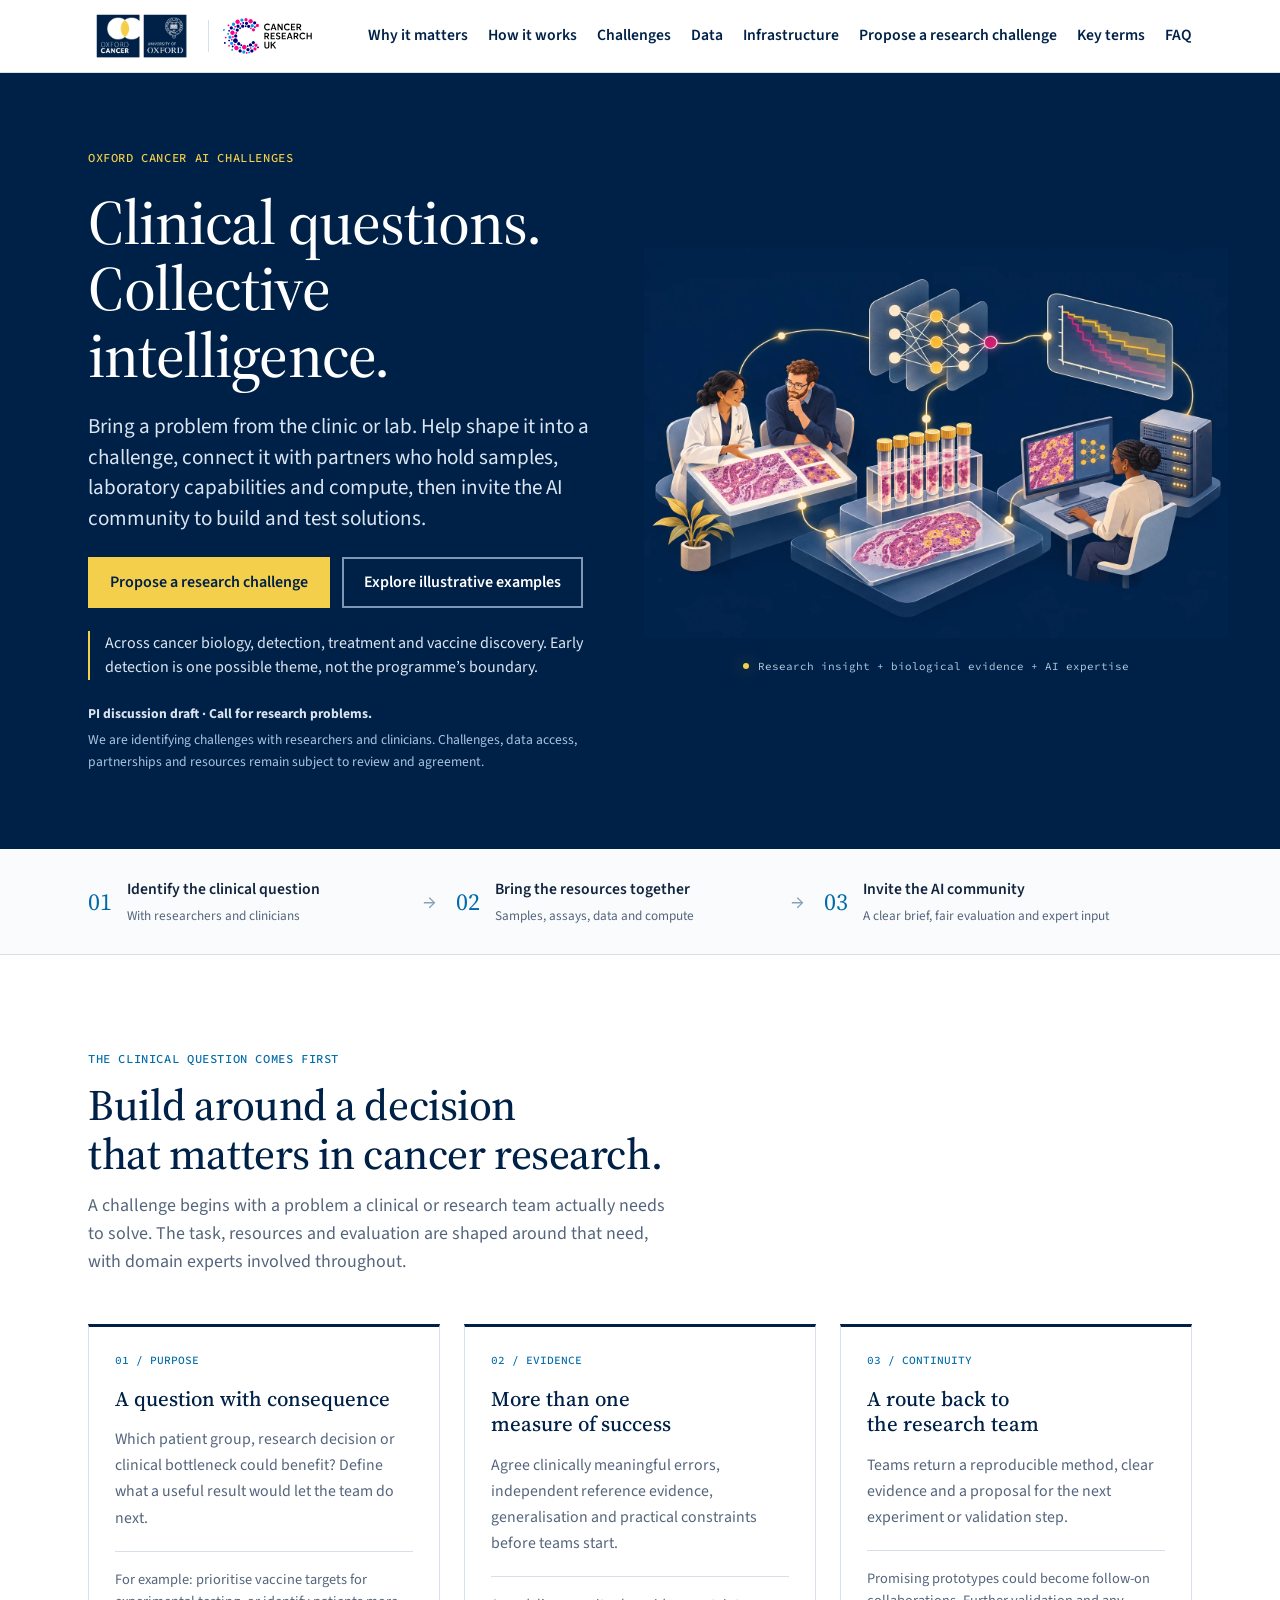
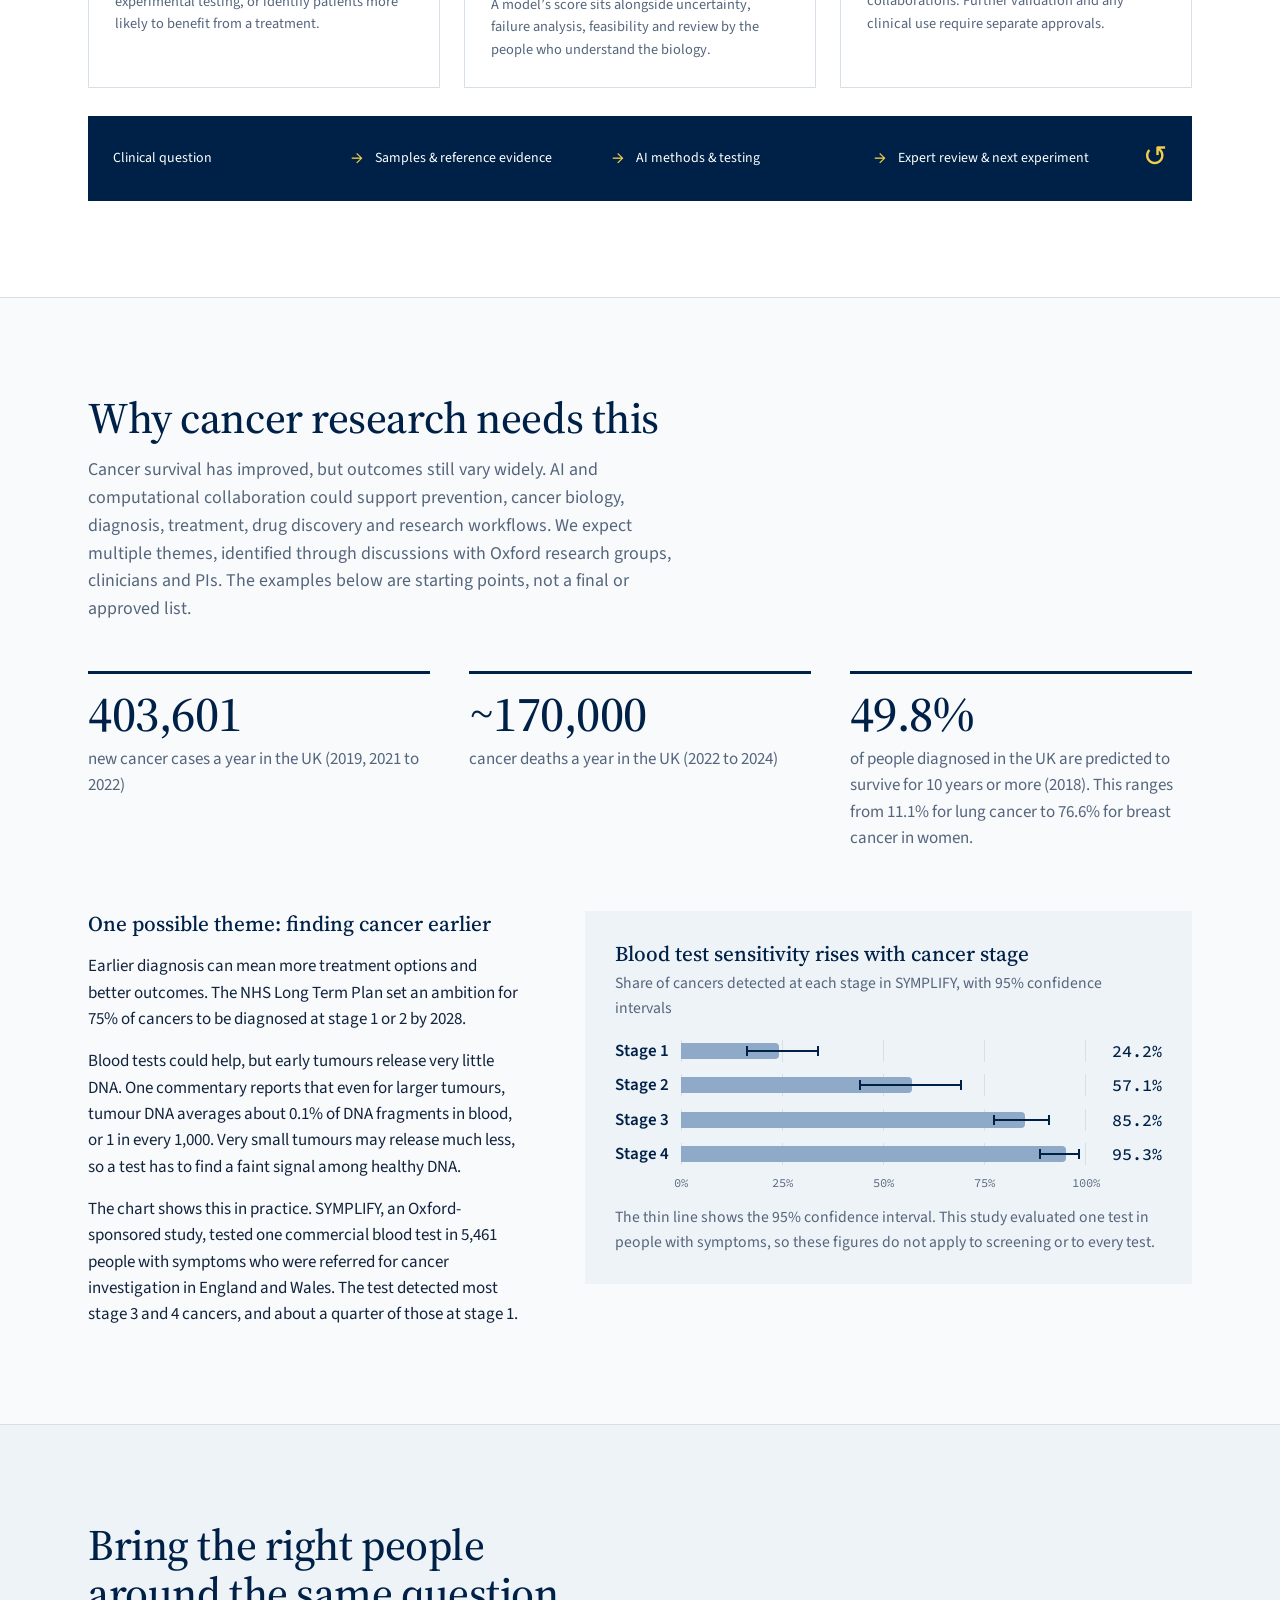
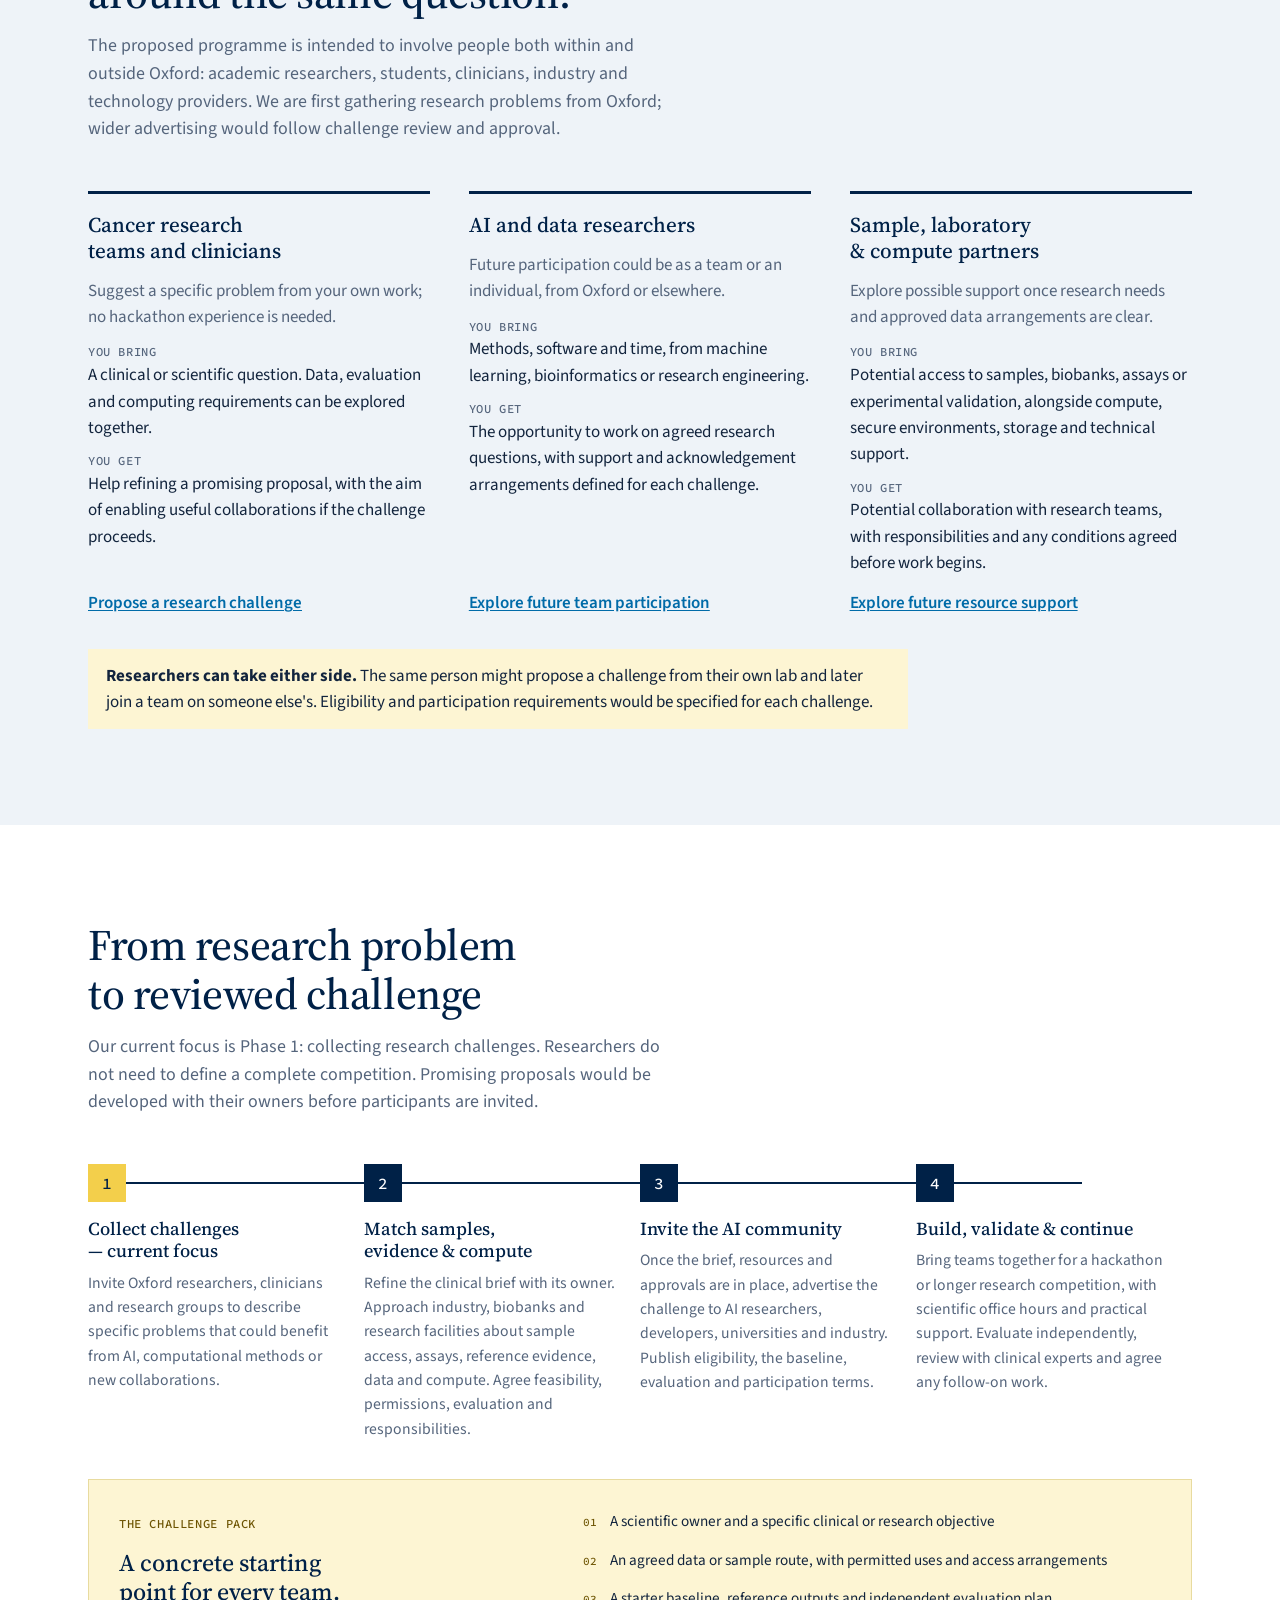
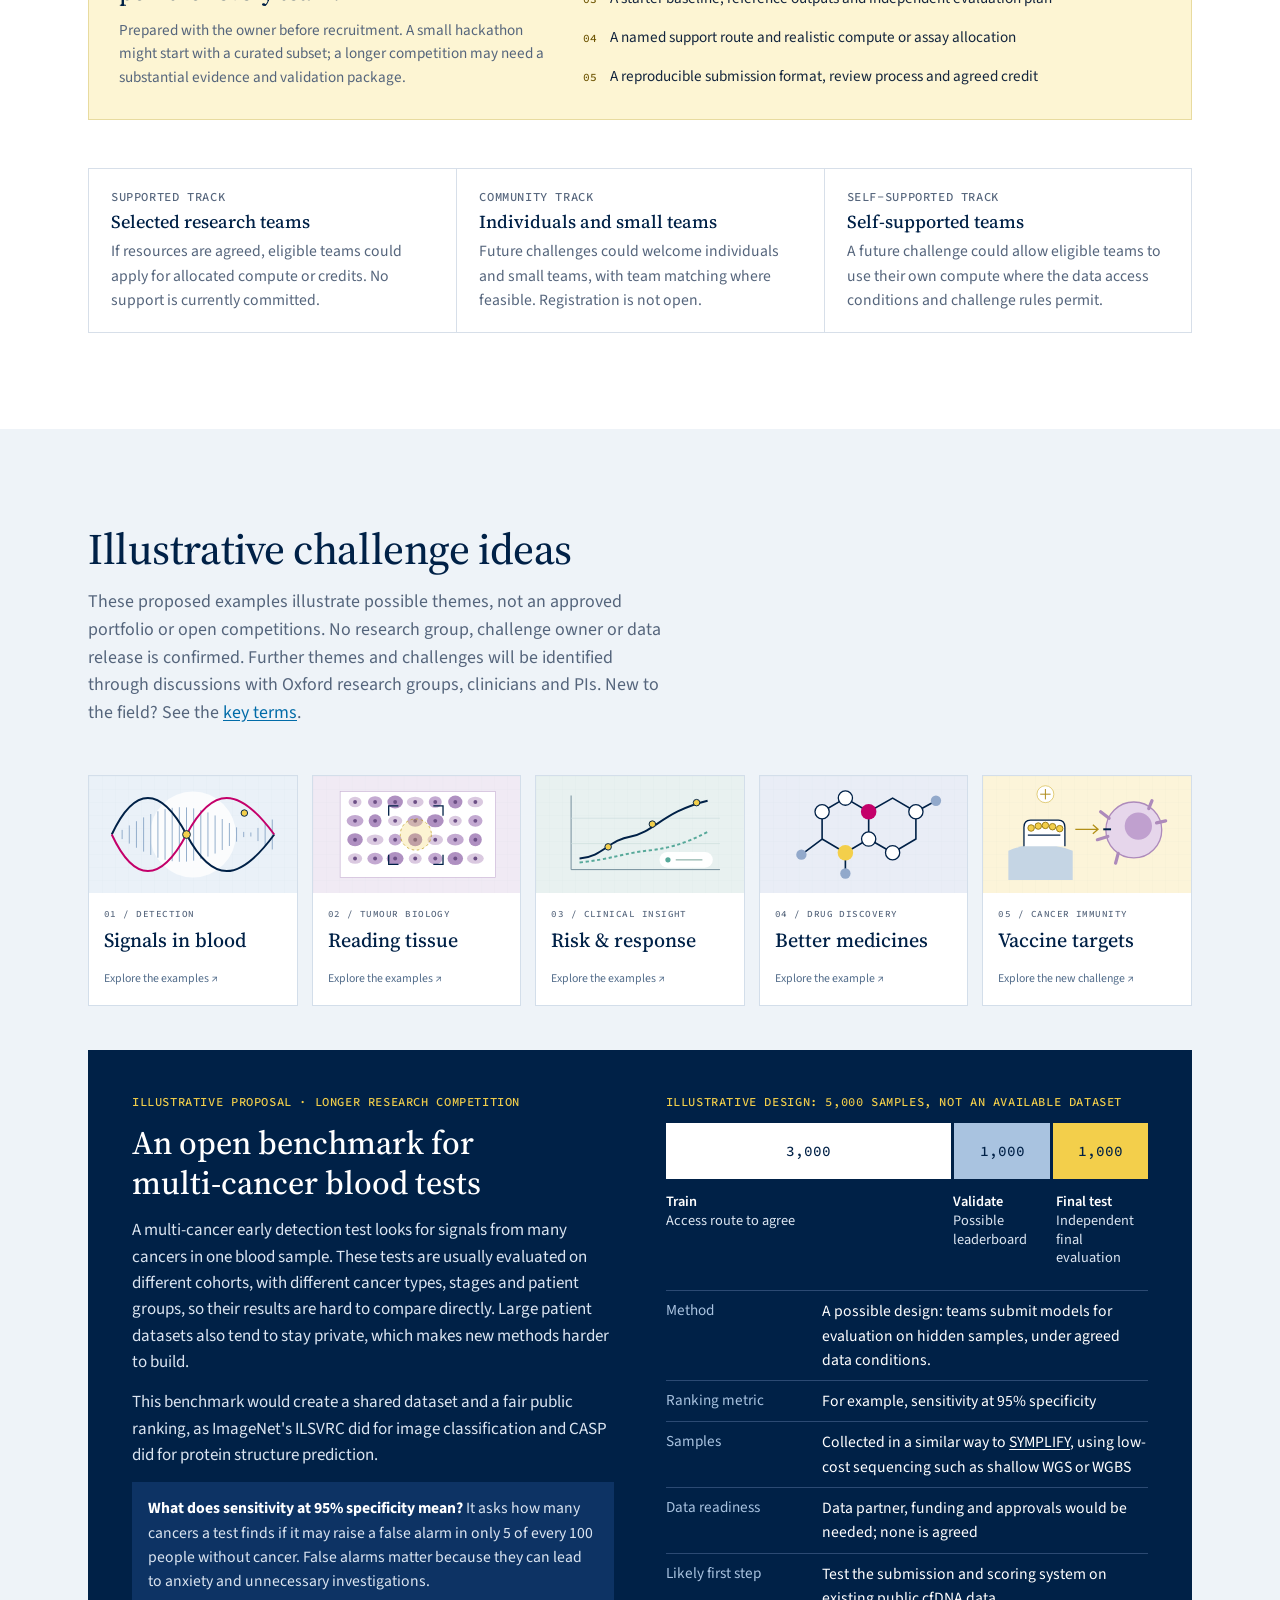
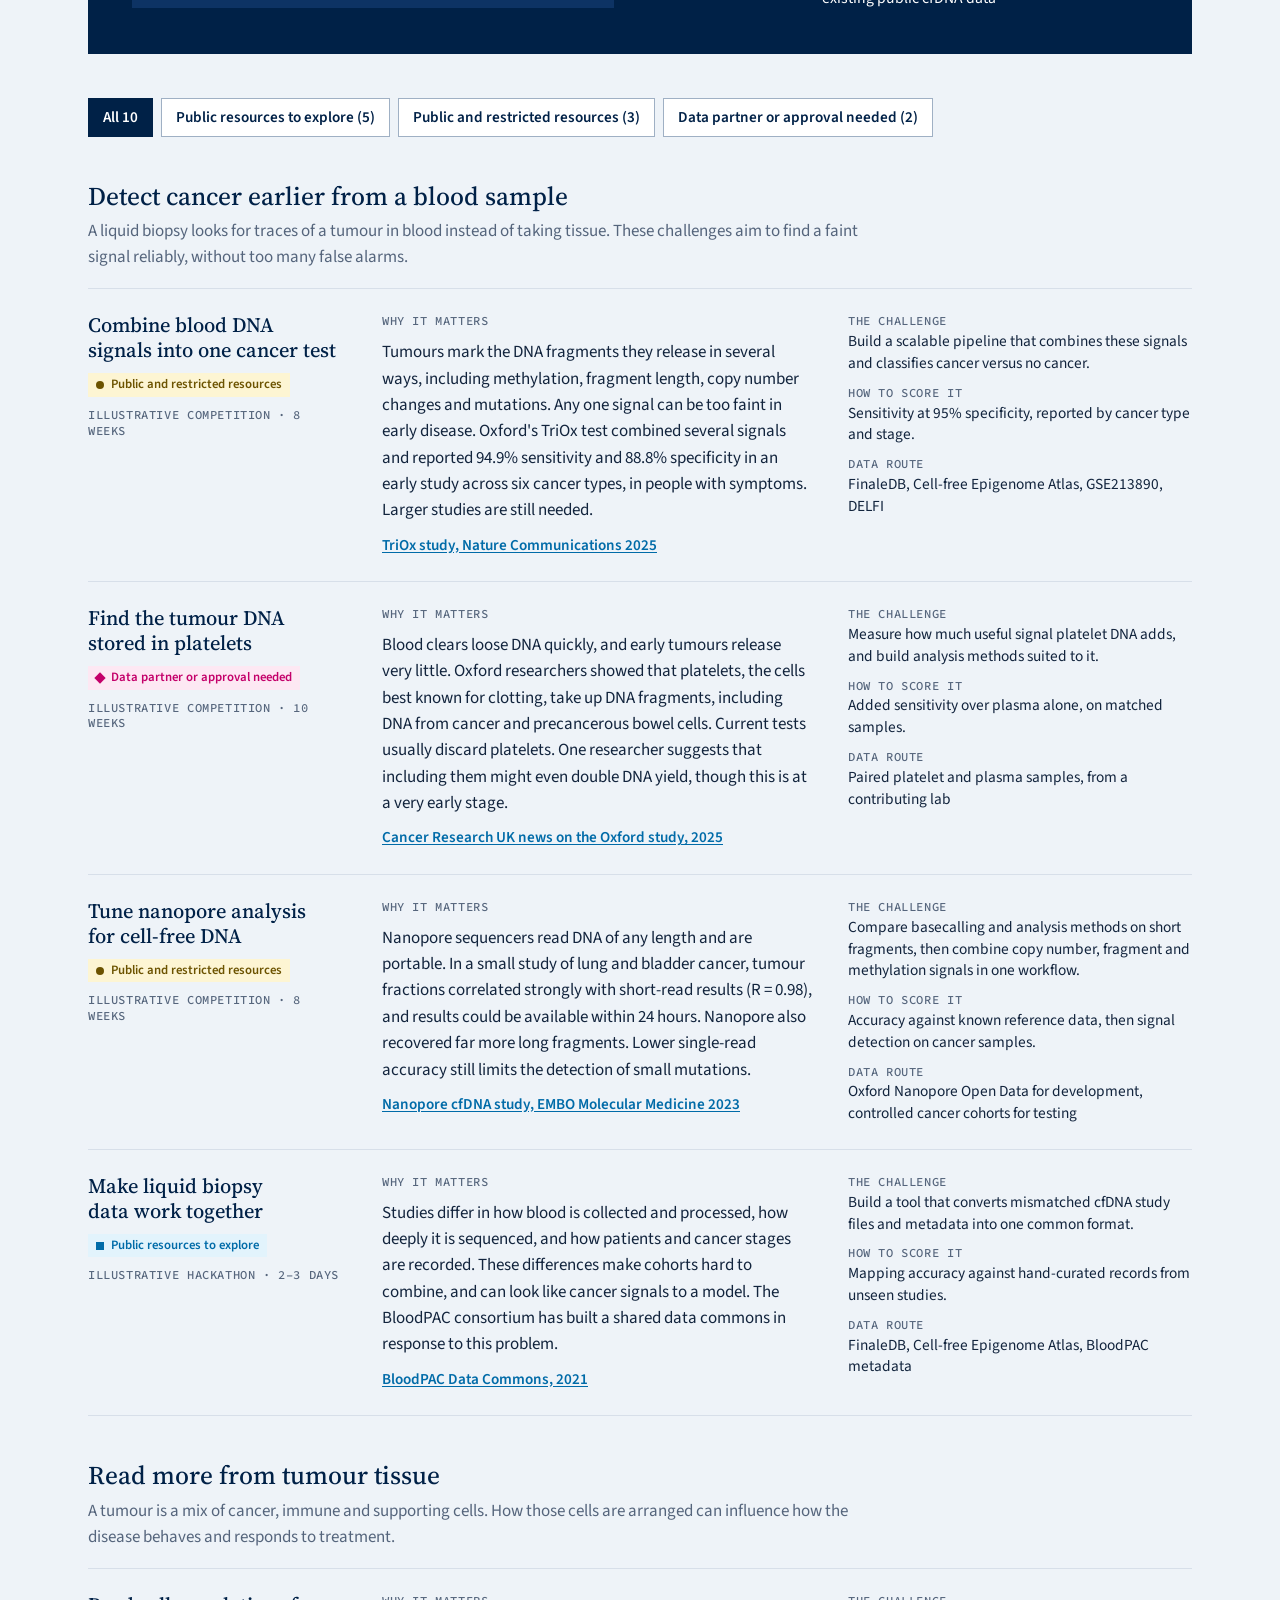
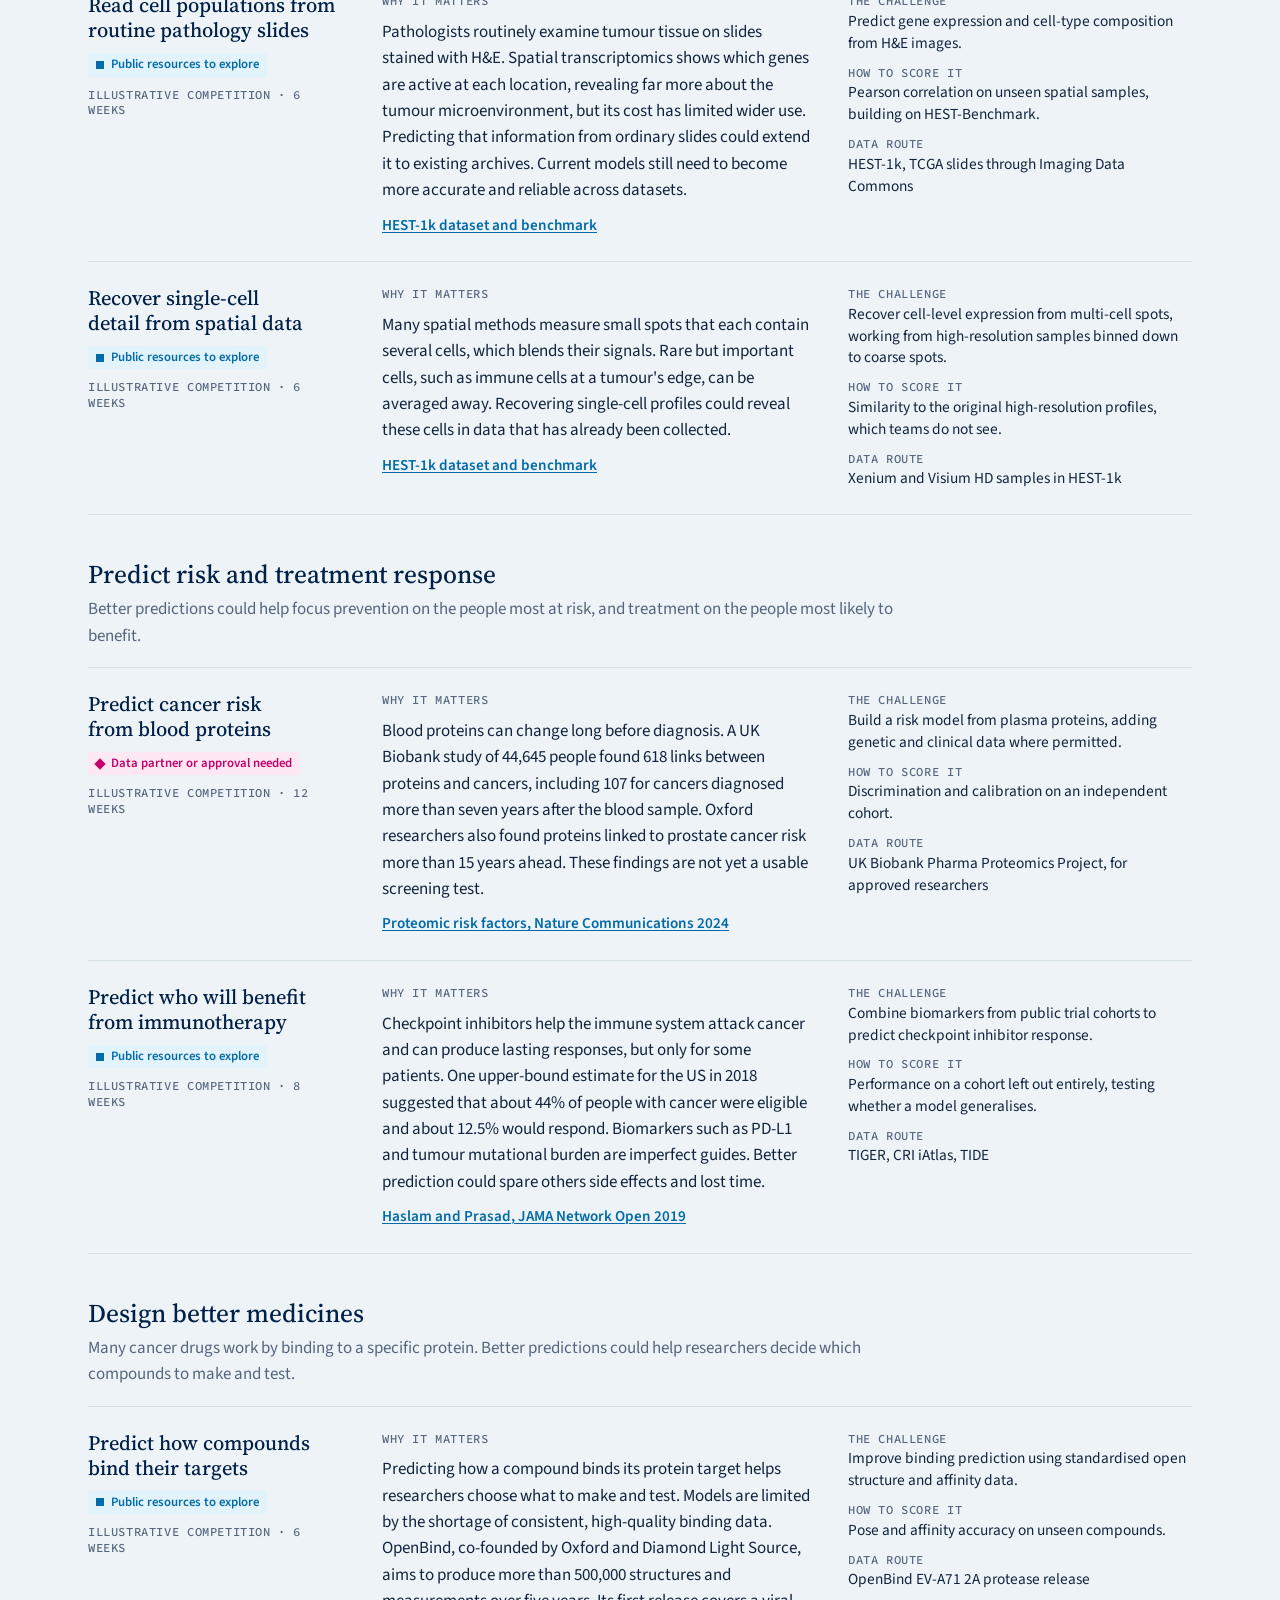
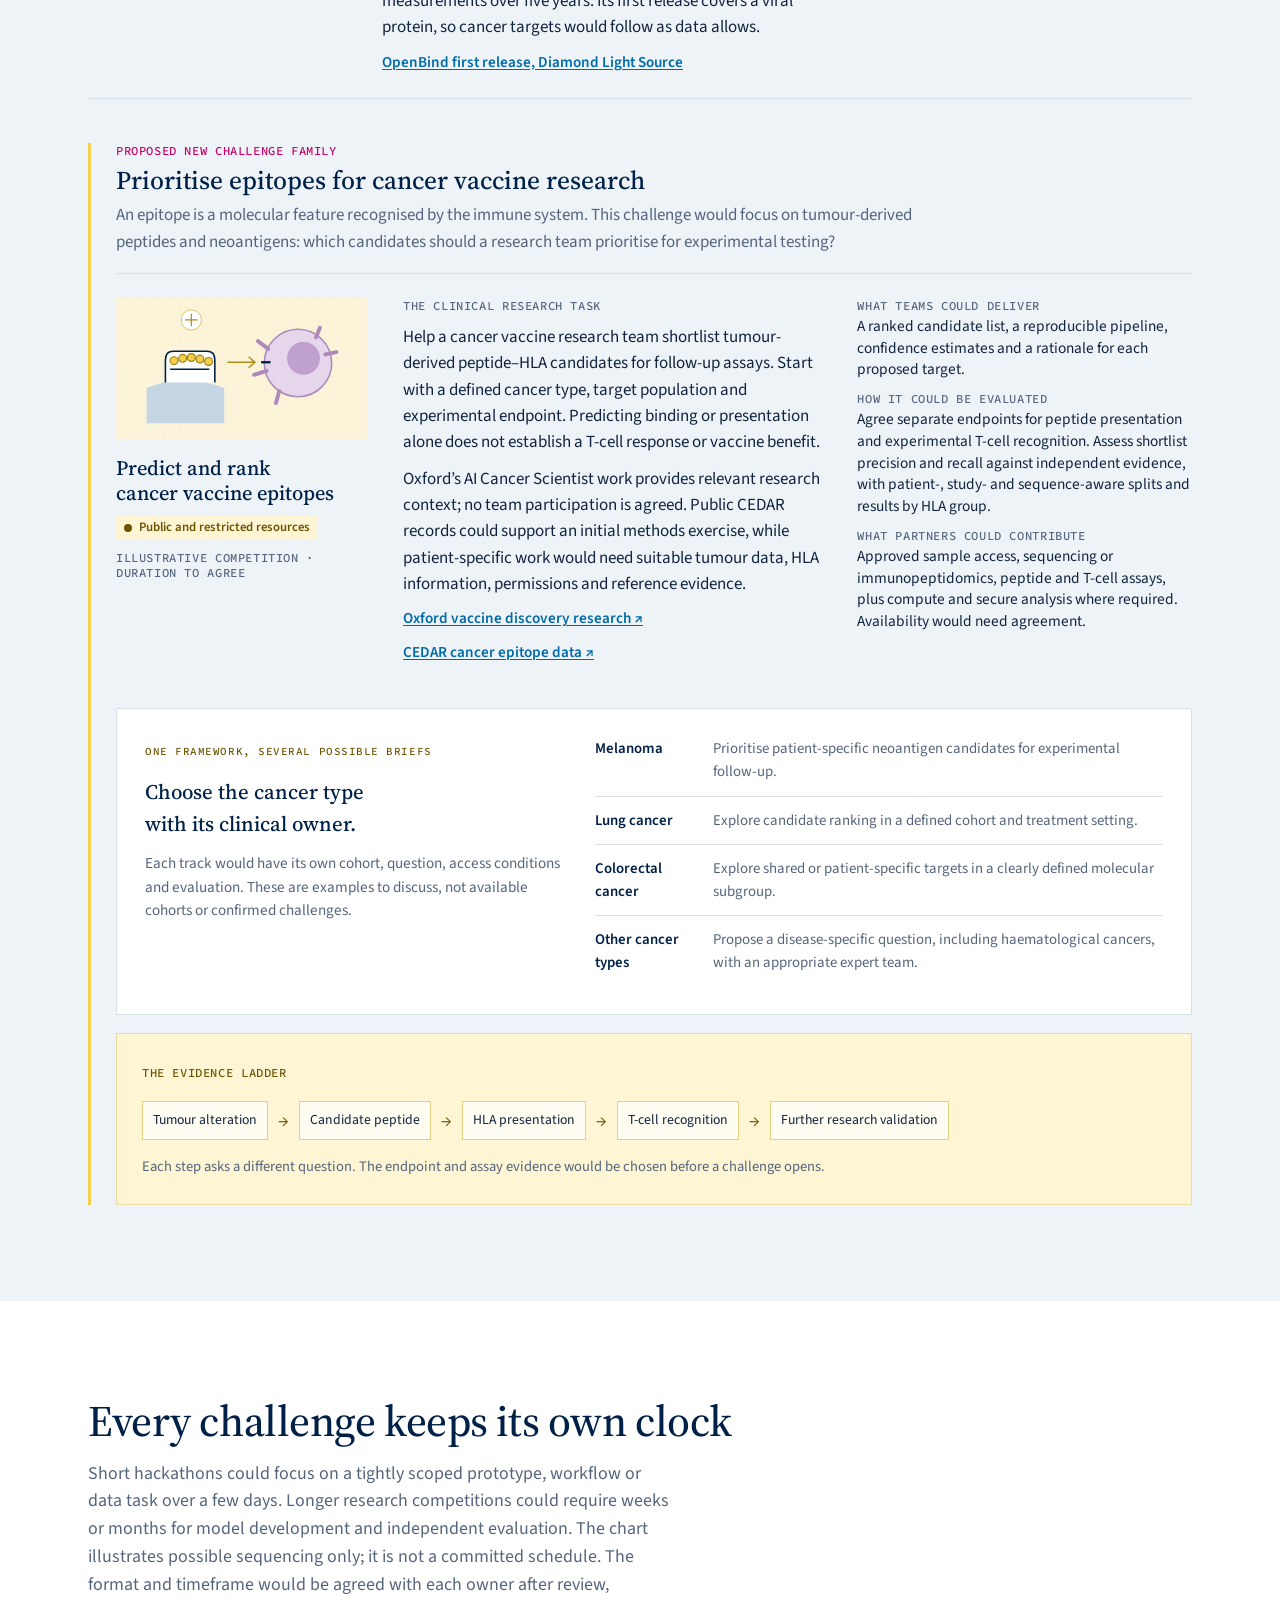
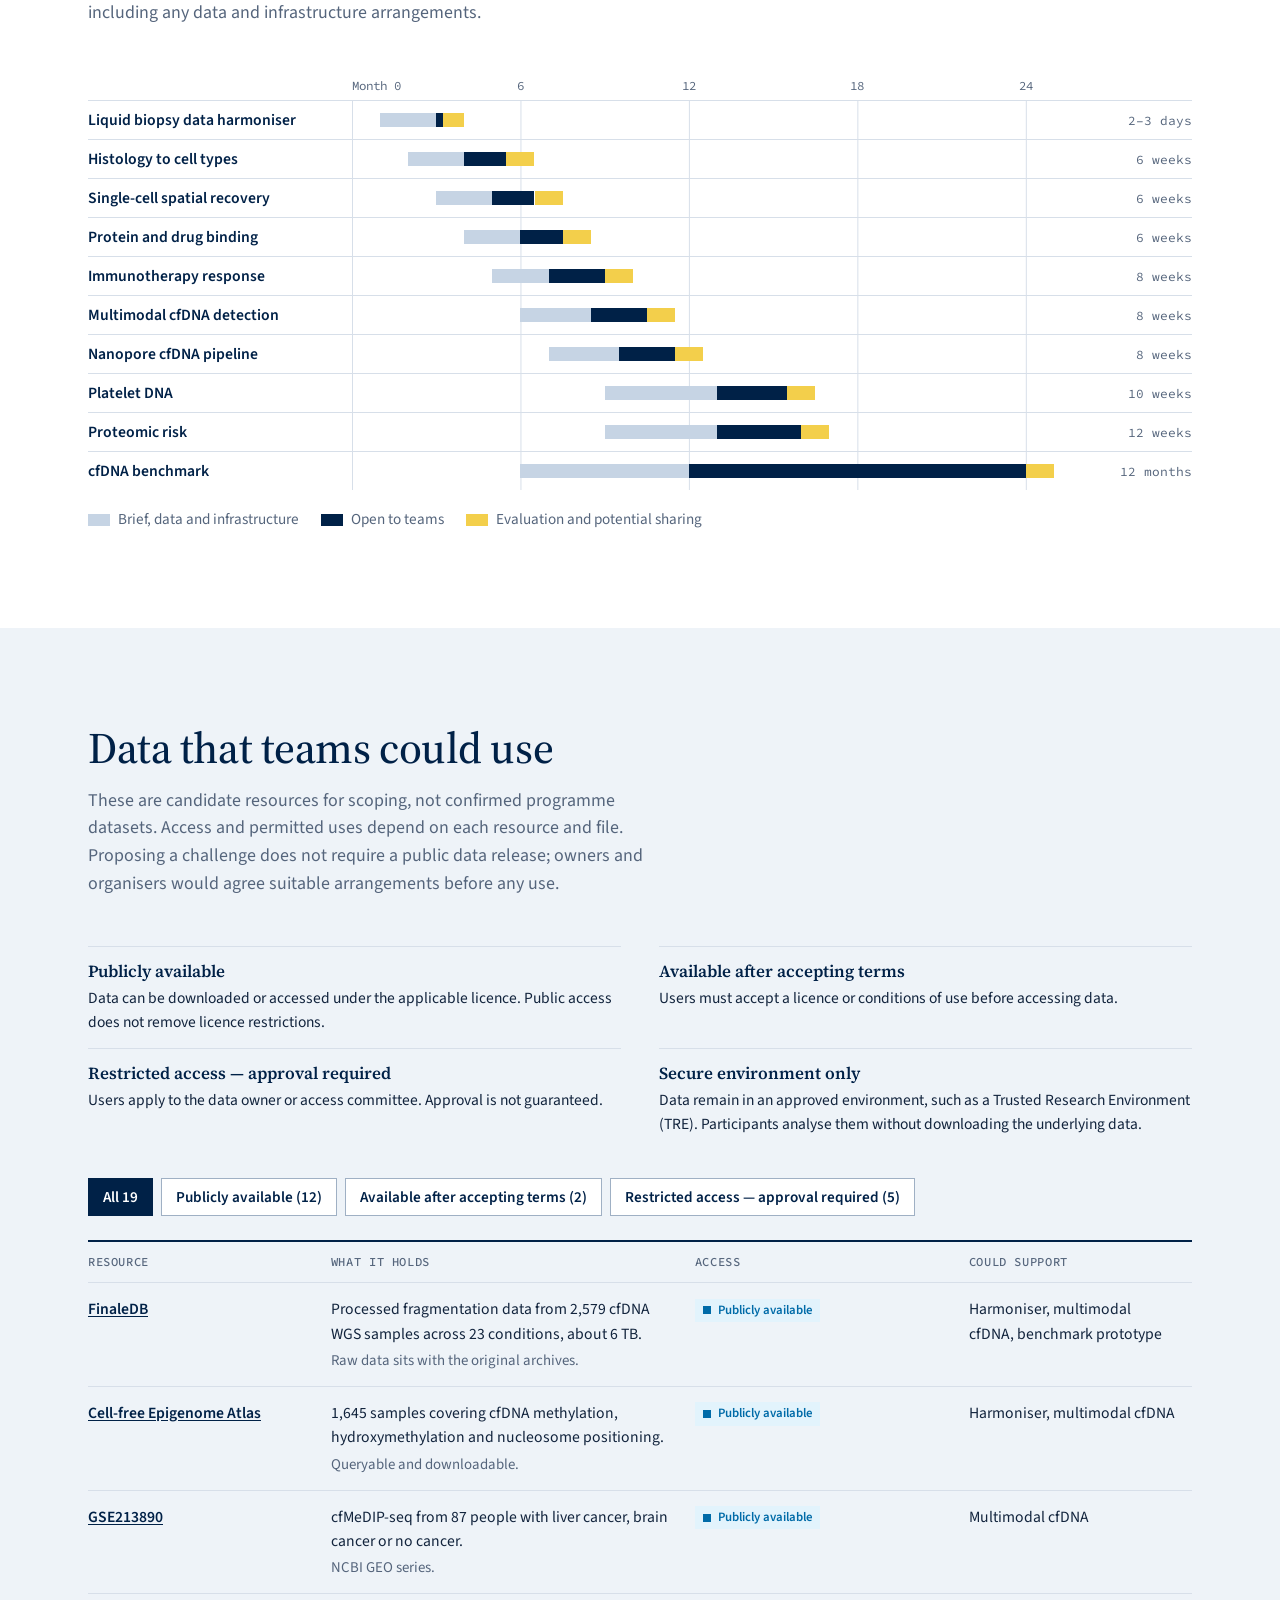
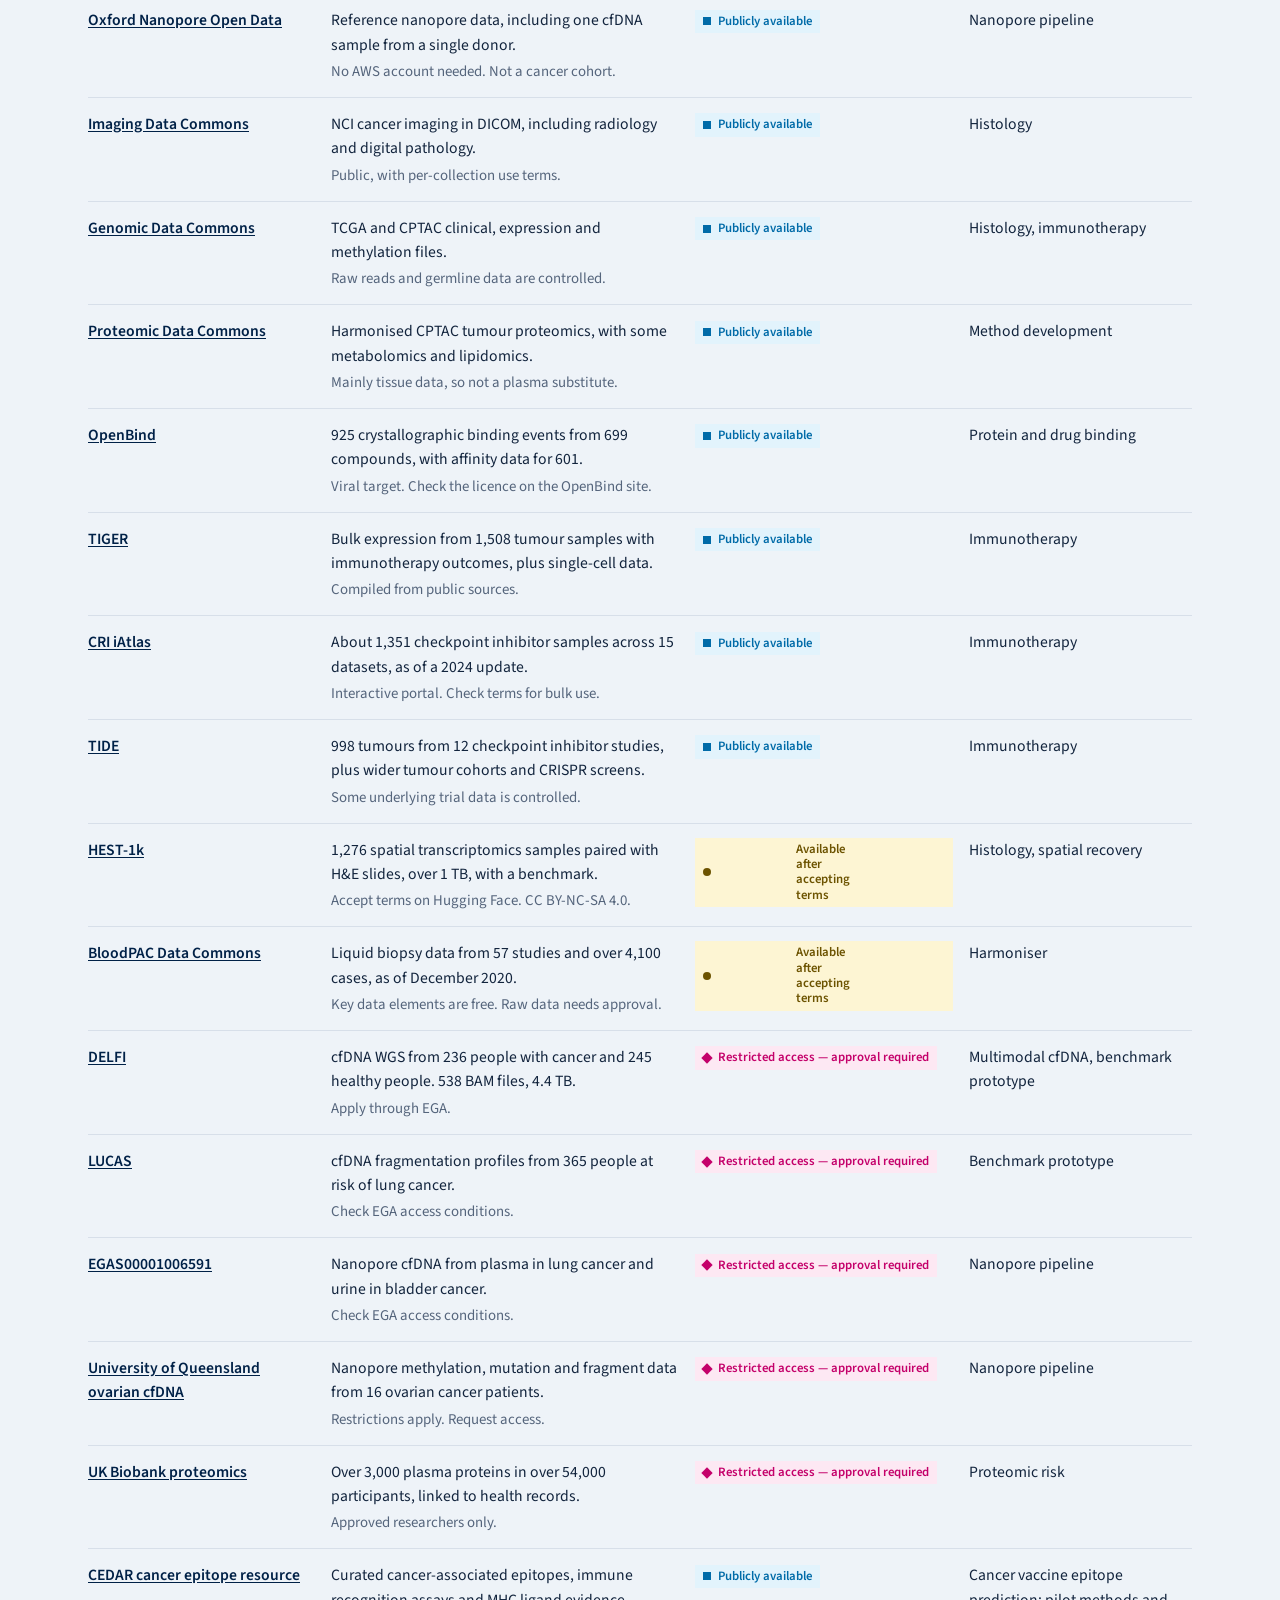
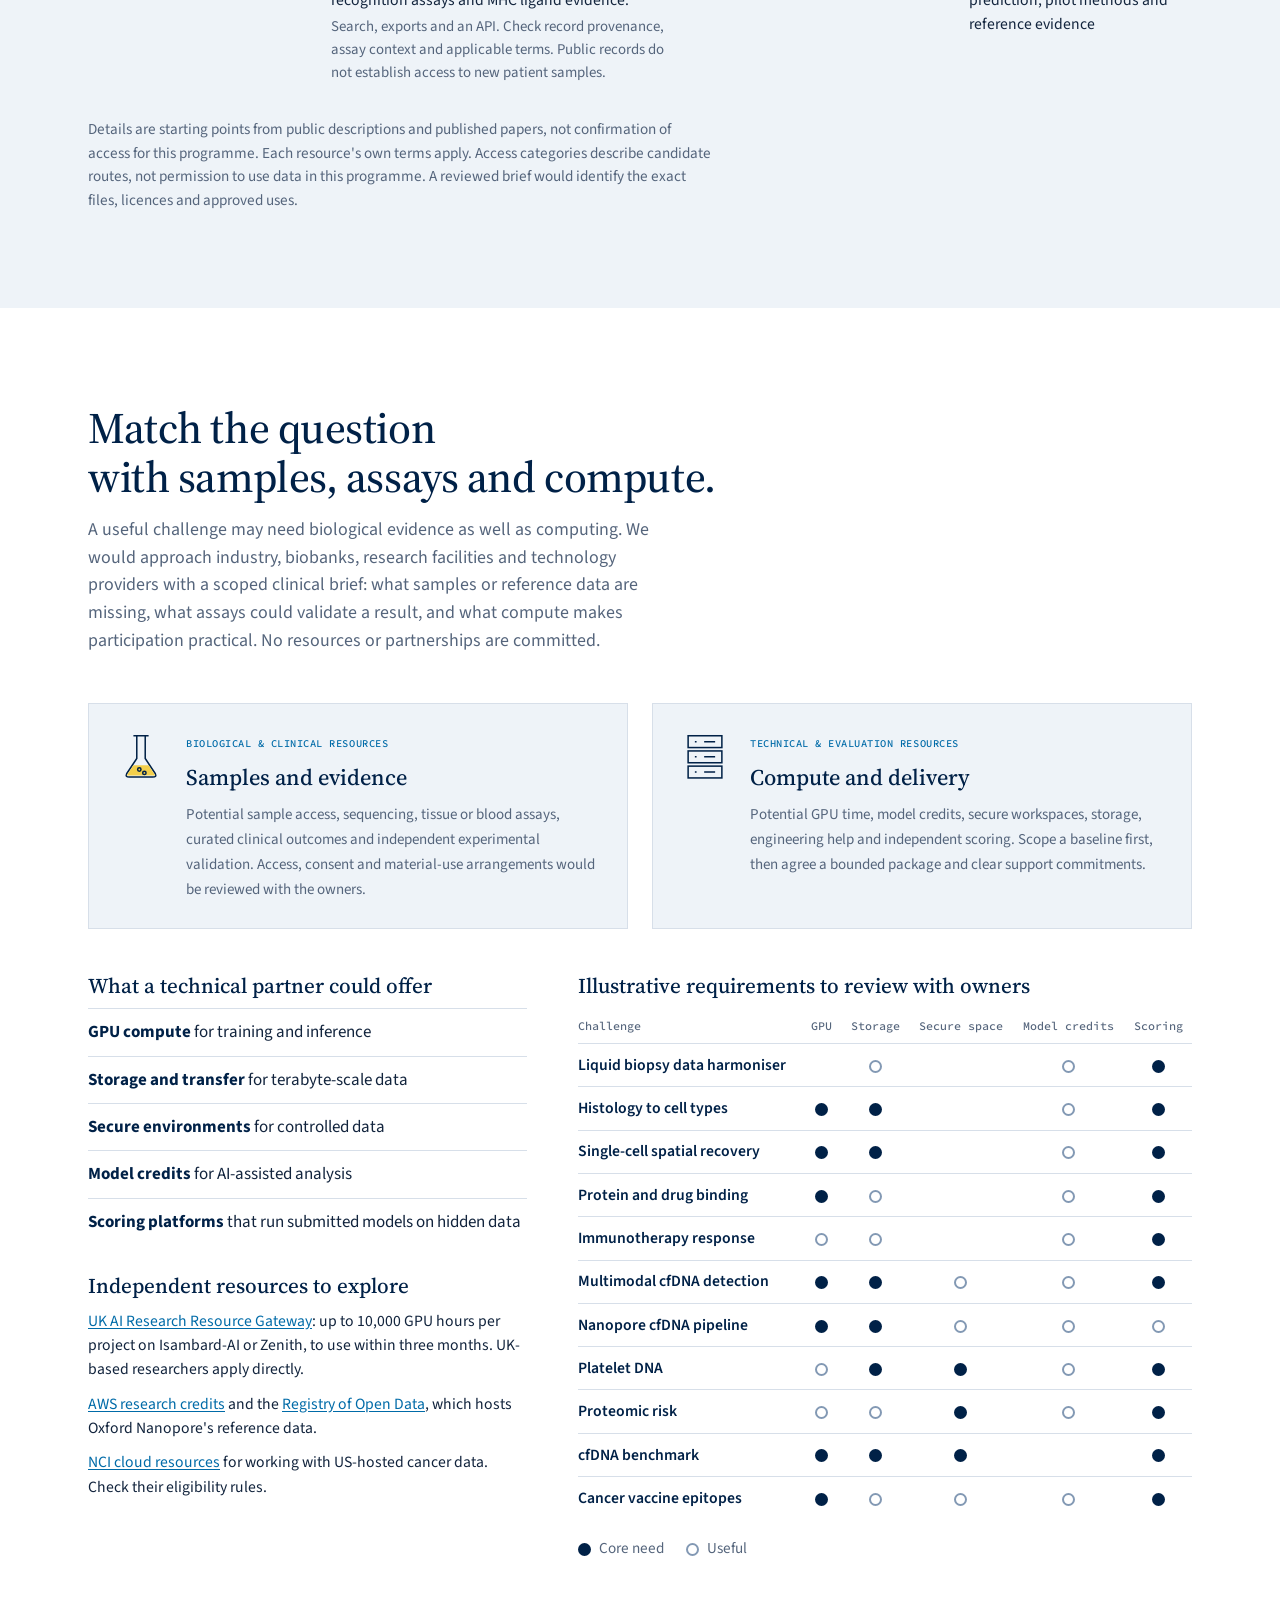
==== commit 1e0f4712: "updated" ====
--- a/index.html
+++ b/index.html
@@ -296,6 +296,7 @@
 .draft-governance { display: grid; gap: 14px; }
 @media (max-width: 640px) { .access-guide { grid-template-columns: minmax(0, 1fr); } }
 </style>
+<link rel="stylesheet" href="visuals.css">
 </head>
 <body>
 <a class="skip" href="#main">Skip to content</a>
@@ -317,30 +318,20 @@
   <div class="wrap">
     <div class="hero-copy">
       <div class="label">Oxford Cancer AI Challenges</div>
-      <h1>Your research problem. A new collaboration.</h1>
-      <p class="lede">Oxford Cancer AI Challenges aims to bring together cancer researchers, clinicians, AI specialists and industry to tackle specific, unsolved research problems. Early cancer detection is one possible theme; we welcome challenges from all areas of cancer research.</p>
+      <h1>Clinical questions.<br>Collective intelligence.</h1>
+      <p class="lede">Bring a problem from the clinic or lab. Help shape it into a challenge, connect it with partners who hold samples, laboratory capabilities and compute, then invite the AI community to build and test solutions.</p>
       <div class="actions">
         <a class="btn yellow" href="#join" data-role="challenge">Propose a research challenge</a>
         <a class="btn ghost" href="#challenges">Explore illustrative examples</a>
       </div>
-      <p class="status"><strong>Draft proposal · Phase 1: collect research challenges.</strong> Our immediate invitation is to Oxford researchers, clinicians, PIs and research groups: tell us about a problem worth solving. Examples, datasets, partnerships and resources are for discussion; none is confirmed for this programme. Wider participant recruitment would follow review and approval.</p>
-    </div>
-    <svg class="venn" viewBox="25 5 510 480" role="img" aria-label="Three overlapping circles: clinicians and cancer teams, AI researchers, and infrastructure providers. A challenge sits where all three overlap.">
-      <defs>
-        <clipPath id="clip-a"><circle cx="190" cy="170" r="160"/></clipPath>
-        <clipPath id="clip-ab" clip-path="url(#clip-a)"><circle cx="370" cy="170" r="160"/></clipPath>
-      </defs>
-      <g fill="#ffffff"><circle cx="190" cy="170" r="160"/><circle cx="370" cy="170" r="160"/><circle cx="280" cy="320" r="160"/></g>
-      <circle cx="280" cy="320" r="160" fill="#f3cf4b" clip-path="url(#clip-ab)"/>
-      <g fill="none" stroke="#002147" stroke-width="3"><circle cx="190" cy="170" r="160"/><circle cx="370" cy="170" r="160"/><circle cx="280" cy="320" r="160"/></g>
-      <text x="280" y="228">Challenge</text>
-      <text x="122" y="112">Clinicians and</text><text x="122" y="138">cancer teams</text><text class="sub" x="122" y="162">problems and data</text>
-      <text x="438" y="112">AI</text><text x="438" y="138">researchers</text><text class="sub" x="438" y="162">methods and teams</text>
-      <text x="280" y="384">Infrastructure</text><text x="280" y="410">providers</text><text class="sub" x="280" y="434">compute and secure space</text>
-    </svg>
-  </div>
-</section>
-
+      <p class="hero-scope">Across cancer biology, detection, treatment and vaccine discovery. Early detection is one possible theme, not the programme’s boundary.</p><p class="status"><strong>PI discussion draft · Call for research problems.</strong> We are identifying challenges with researchers and clinicians. Challenges, data access, partnerships and resources remain subject to review and agreement.</p>
+    </div>
+    <figure class="hero-art"><img src="assets/illustrations/research-collaboration.webp" alt="Editorial illustration connecting a clinical research team, biosamples and tissue imaging with AI researchers and computing resources." width="1536" height="1024" fetchpriority="high"><figcaption><span class="art-dot"></span> Research insight + biological evidence + AI expertise</figcaption></figure>
+  </div>
+</section>
+
+<div class="programme-ribbon"><div class="wrap"><a href="#how"><span>01</span><div><b>Identify the clinical question</b><small>With researchers and clinicians</small></div><span class="ribbon-arrow" aria-hidden="true">→</span></a><a href="#infrastructure"><span>02</span><div><b>Bring the resources together</b><small>Samples, assays, data and compute</small></div><span class="ribbon-arrow" aria-hidden="true">→</span></a><a href="#how"><span>03</span><div><b>Invite the AI community</b><small>A clear brief, fair evaluation and expert input</small></div></a></div></div>
+<section class="section clinical-section" id="clinical"><div class="wrap"><div class="section-head"><span class="label">The clinical question comes first</span><h2>Build around a decision<br>that matters in cancer research.</h2><p>A challenge begins with a problem a clinical or research team actually needs to solve. The task, resources and evaluation are shaped around that need, with domain experts involved throughout.</p></div><div class="clinical-grid"><article><span class="clinical-icon" aria-hidden="true">01 / PURPOSE</span><h3>A question with consequence</h3><p>Which patient group, research decision or clinical bottleneck could benefit? Define what a useful result would let the team do next.</p><div class="clinical-example">For example: prioritise vaccine targets for experimental testing, or identify patients more likely to benefit from a treatment.</div></article><article><span class="clinical-icon" aria-hidden="true">02 / EVIDENCE</span><h3>More than one measure of success</h3><p>Agree clinically meaningful errors, independent reference evidence, generalisation and practical constraints before teams start.</p><div class="clinical-example">A model’s score sits alongside uncertainty, failure analysis, feasibility and review by the people who understand the biology.</div></article><article><span class="clinical-icon" aria-hidden="true">03 / CONTINUITY</span><h3>A route back to the research team</h3><p>Teams return a reproducible method, clear evidence and a proposal for the next experiment or validation step.</p><div class="clinical-example">Promising prototypes could become follow-on collaborations. Further validation and any clinical use require separate approvals.</div></article></div><div class="clinical-loop" aria-label="Proposed evidence pathway"><span>Clinical question</span><i aria-hidden="true">→</i><span>Samples & reference evidence</span><i aria-hidden="true">→</i><span>AI methods & testing</span><i aria-hidden="true">→</i><span>Expert review & next experiment</span><i class="loop-return" aria-hidden="true">↺</i></div></div></section>
 <section class="section" id="why">
   <div class="wrap">
     <div class="section-head">
@@ -378,13 +369,13 @@
 <section class="section tint" id="who">
   <div class="wrap">
     <div class="section-head">
-      <h2>Three groups, one shared problem</h2>
+      <h2>Bring the right people<br>around the same question.</h2>
       <p>The proposed programme is intended to involve people both within and outside Oxford: academic researchers, students, clinicians, industry and technology providers. We are first gathering research problems from Oxford; wider advertising would follow challenge review and approval.</p>
     </div>
     <div class="roles">
       <article class="role"><h3>Cancer research teams and clinicians</h3><p>Suggest a specific problem from your own work; no hackathon experience is needed.</p><dl><div><dt class="label">You bring</dt><dd>A clinical or scientific question. Data, evaluation and computing requirements can be explored together.</dd></div><div><dt class="label">You get</dt><dd>Help refining a promising proposal, with the aim of enabling useful collaborations if the challenge proceeds.</dd></div></dl><a href="#join" data-role="challenge">Propose a research challenge</a></article>
       <article class="role"><h3>AI and data researchers</h3><p>Future participation could be as a team or an individual, from Oxford or elsewhere.</p><dl><div><dt class="label">You bring</dt><dd>Methods, software and time, from machine learning, bioinformatics or research engineering.</dd></div><div><dt class="label">You get</dt><dd>The opportunity to work on agreed research questions, with support and acknowledgement arrangements defined for each challenge.</dd></div></dl><a href="#join" data-role="team">Explore future team participation</a></article>
-      <article class="role"><h3>Infrastructure providers</h3><p>Explore possible support once research needs and approved data arrangements are clear.</p><dl><div><dt class="label">You bring</dt><dd>Compute, secure environments, storage, model credits or engineering support.</dd></div><div><dt class="label">You get</dt><dd>Potential collaboration with research teams, with responsibilities and any conditions agreed before work begins.</dd></div></dl><a href="#join" data-role="infrastructure">Explore future infrastructure support</a></article>
+      <article class="role"><h3>Sample, laboratory & compute partners</h3><p>Explore possible support once research needs and approved data arrangements are clear.</p><dl><div><dt class="label">You bring</dt><dd>Potential access to samples, biobanks, assays or experimental validation, alongside compute, secure environments, storage and technical support.</dd></div><div><dt class="label">You get</dt><dd>Potential collaboration with research teams, with responsibilities and any conditions agreed before work begins.</dd></div></dl><a href="#join" data-role="infrastructure">Explore future resource support</a></article>
     </div>
     <p class="note"><strong>Researchers can take either side.</strong> The same person might propose a challenge from their own lab and later join a team on someone else's. Eligibility and participation requirements would be specified for each challenge.</p>
   </div>
@@ -398,10 +389,11 @@
     </div>
     <ol class="steps">
       <li><b>1</b><h3>Collect challenges — current focus</h3><p>Invite Oxford researchers, clinicians and research groups to describe specific problems that could benefit from AI, computational methods or new collaborations.</p></li>
-      <li><b>2</b><h3>Develop and review</h3><p>Work with challenge owners to define the problem, suitable data, access conditions, evaluation and timeframe. Review governance, responsibilities and feasibility before approval.</p></li>
-      <li><b>3</b><h3>Invite participants</h3><p>After approval, advertise challenges to the wider research community, AI teams, universities, industry and infrastructure providers, with eligibility and terms stated in advance.</p></li>
-      <li><b>4</b><h3>Run challenges and build collaborations</h3><p>Organise short hackathons or longer competitions, evaluate results and explore follow-on work with the agreement of the relevant parties.</p></li>
+      <li><b>2</b><h3>Match samples, evidence & compute</h3><p>Refine the clinical brief with its owner. Approach industry, biobanks and research facilities about sample access, assays, reference evidence, data and compute. Agree feasibility, permissions, evaluation and responsibilities.</p></li>
+      <li><b>3</b><h3>Invite the AI community</h3><p>Once the brief, resources and approvals are in place, advertise the challenge to AI researchers, developers, universities and industry. Publish eligibility, the baseline, evaluation and participation terms.</p></li>
+      <li><b>4</b><h3>Build, validate & continue</h3><p>Bring teams together for a hackathon or longer research competition, with scientific office hours and practical support. Evaluate independently, review with clinical experts and agree any follow-on work.</p></li>
     </ol>
+    <div class="brief-kit"><div><span class="label">The challenge pack</span><h3>A concrete starting point for every team.</h3><p>Prepared with the owner before recruitment. A small hackathon might start with a curated subset; a longer competition may need a substantial evidence and validation package.</p></div><ul><li><span>01</span> A scientific owner and a specific clinical or research objective</li><li><span>02</span> An agreed data or sample route, with permitted uses and access arrangements</li><li><span>03</span> A starter baseline, reference outputs and independent evaluation plan</li><li><span>04</span> A named support route and realistic compute or assay allocation</li><li><span>05</span> A reproducible submission format, review process and agreed credit</li></ul></div>
     <div class="tracks" aria-label="Possible future participation routes">
       <div><span class="label">Supported track</span><h3>Selected research teams</h3><p>If resources are agreed, eligible teams could apply for allocated compute or credits. No support is currently committed.</p></div>
       <div><span class="label">Community track</span><h3>Individuals and small teams</h3><p>Future challenges could welcome individuals and small teams, with team matching where feasible. Registration is not open.</p></div>
@@ -417,6 +409,13 @@
       <p>These proposed examples illustrate possible themes, not an approved portfolio or open competitions. No research group, challenge owner or data release is confirmed. Further themes and challenges will be identified through discussions with Oxford research groups, clinicians and PIs. New to the field? See the <a href="#terms">key terms</a>.</p>
     </div>
 
+    <div class="theme-gallery" aria-label="Explore possible research themes">
+      <a href="#theme-blood" data-theme-jump><img src="assets/illustrations/blood-signals.svg" alt="" width="320" height="180" loading="lazy"><span class="label">01 / Detection</span><h3>Signals in blood</h3><span class="gallery-link">Explore the examples ↗</span></a>
+      <a href="#theme-tissue" data-theme-jump><img src="assets/illustrations/tissue-map.svg" alt="" width="320" height="180" loading="lazy"><span class="label">02 / Tumour biology</span><h3>Reading tissue</h3><span class="gallery-link">Explore the examples ↗</span></a>
+      <a href="#theme-predict" data-theme-jump><img src="assets/illustrations/treatment-response.svg" alt="" width="320" height="180" loading="lazy"><span class="label">03 / Clinical insight</span><h3>Risk & response</h3><span class="gallery-link">Explore the examples ↗</span></a>
+      <a href="#theme-drugs" data-theme-jump><img src="assets/illustrations/molecular-design.svg" alt="" width="320" height="180" loading="lazy"><span class="label">04 / Drug discovery</span><h3>Better medicines</h3><span class="gallery-link">Explore the example ↗</span></a>
+      <a href="#theme-vaccines" data-theme-jump><img src="assets/illustrations/vaccine-epitopes.svg" alt="" width="320" height="180" loading="lazy"><span class="label">05 / Cancer immunity</span><h3>Vaccine targets</h3><span class="gallery-link">Explore the new challenge ↗</span></a>
+    </div>
     <article class="flagship">
       <div>
         <span class="label">Illustrative proposal · longer research competition</span>
@@ -446,9 +445,9 @@
     </article>
 
     <div class="filters js-only" role="group" aria-label="Filter challenges by data readiness" id="challenge-filters">
-      <button class="chip" type="button" data-v="all" aria-pressed="true">All 9</button>
+      <button class="chip" type="button" data-v="all" aria-pressed="true">All 10</button>
       <button class="chip" type="button" data-v="open" aria-pressed="false">Public resources to explore (5)</button>
-      <button class="chip" type="button" data-v="mixed" aria-pressed="false">Public and restricted resources (2)</button>
+      <button class="chip" type="button" data-v="mixed" aria-pressed="false">Public and restricted resources (3)</button>
       <button class="chip" type="button" data-v="partner" aria-pressed="false">Data partner or approval needed (2)</button>
     </div>
     <div class="theme" id="theme-blood">
@@ -544,6 +543,15 @@
         </dl></div>
       </article>
     </div>
+    <div class="theme vaccine-theme" id="theme-vaccines"><div class="theme-head"><span class="label">Proposed new challenge family</span><h3>Prioritise epitopes for cancer vaccine research</h3><p>An epitope is a molecular feature recognised by the immune system. This challenge would focus on tumour-derived peptides and neoantigens: which candidates should a research team prioritise for experimental testing?</p></div>
+      <article class="ch" id="vaccine-epitopes" data-ready="mixed">
+        <div><img class="challenge-illustration" src="assets/illustrations/vaccine-epitopes.svg" alt="Schematic of a tumour peptide presented by an HLA molecule for immune recognition; conceptual, not a molecular structure." width="320" height="180" loading="lazy"><h4>Predict and rank cancer vaccine epitopes</h4><span class="badge mixed">Public and restricted resources</span><span class="label">Illustrative competition · duration to agree</span></div>
+        <div><span class="label">The clinical research task</span><p>Help a cancer vaccine research team shortlist tumour-derived peptide–HLA candidates for follow-up assays. Start with a defined cancer type, target population and experimental endpoint. Predicting binding or presentation alone does not establish a T-cell response or vaccine benefit.</p><p>Oxford’s AI Cancer Scientist work provides relevant research context; no team participation is agreed. Public CEDAR records could support an initial methods exercise, while patient-specific work would need suitable tumour data, HLA information, permissions and reference evidence.</p><a class="read" href="https://www.ndm.ox.ac.uk/news/oxford-launches-ai-cancer-scientist-to-accelerate-cancer-vaccine-discovery">Oxford vaccine discovery research ↗</a><a class="read" href="https://cedar.iedb.org/">CEDAR cancer epitope data ↗</a></div>
+        <div><dl><div><dt class="label">What teams could deliver</dt><dd>A ranked candidate list, a reproducible pipeline, confidence estimates and a rationale for each proposed target.</dd></div><div><dt class="label">How it could be evaluated</dt><dd>Agree separate endpoints for peptide presentation and experimental T-cell recognition. Assess shortlist precision and recall against independent evidence, with patient-, study- and sequence-aware splits and results by HLA group.</dd></div><div><dt class="label">What partners could contribute</dt><dd>Approved sample access, sequencing or immunopeptidomics, peptide and T-cell assays, plus compute and secure analysis where required. Availability would need agreement.</dd></div></dl></div>
+      </article>
+      <div class="cancer-tracks"><div><span class="label">One framework, several possible briefs</span><h4>Choose the cancer type with its clinical owner.</h4><p>Each track would have its own cohort, question, access conditions and evaluation. These are examples to discuss, not available cohorts or confirmed challenges.</p></div><ul><li><b>Melanoma</b><span>Prioritise patient-specific neoantigen candidates for experimental follow-up.</span></li><li><b>Lung cancer</b><span>Explore candidate ranking in a defined cohort and treatment setting.</span></li><li><b>Colorectal cancer</b><span>Explore shared or patient-specific targets in a clearly defined molecular subgroup.</span></li><li><b>Other cancer types</b><span>Propose a disease-specific question, including haematological cancers, with an appropriate expert team.</span></li></ul></div>
+      <div class="vaccine-evidence"><span class="label">The evidence ladder</span><div><span>Tumour alteration</span><i aria-hidden="true">→</i><span>Candidate peptide</span><i aria-hidden="true">→</i><span>HLA presentation</span><i aria-hidden="true">→</i><span>T-cell recognition</span><i aria-hidden="true">→</i><span>Further research validation</span></div><p>Each step asks a different question. The endpoint and assay evidence would be chosen before a challenge opens.</p></div>
+    </div>
   </div>
 </section>
 
@@ -587,8 +595,8 @@
       <div><dt>Secure environment only</dt><dd>Data remain in an approved environment, such as a Trusted Research Environment (TRE). Participants analyse them without downloading the underlying data.</dd></div>
     </dl>
     <div class="filters js-only" role="group" aria-label="Filter datasets by access" id="data-filters">
-      <button class="chip" type="button" data-v="all" aria-pressed="true">All 18</button>
-      <button class="chip" type="button" data-v="open" aria-pressed="false">Publicly available (11)</button>
+      <button class="chip" type="button" data-v="all" aria-pressed="true">All 19</button>
+      <button class="chip" type="button" data-v="open" aria-pressed="false">Publicly available (12)</button>
       <button class="chip" type="button" data-v="terms" aria-pressed="false">Available after accepting terms (2)</button>
       <button class="chip" type="button" data-v="controlled" aria-pressed="false">Restricted access — approval required (5)</button>
     </div>
@@ -614,22 +622,24 @@
         <tr data-tier="controlled"><th scope="row"><a href="https://ega-archive.org/studies/EGAS00001006591">EGAS00001006591</a></th><td>Nanopore cfDNA from plasma in lung cancer and urine in bladder cancer.<span class="sub">Check EGA access conditions.</span></td><td><span class="badge controlled">Restricted access — approval required</span></td><td>Nanopore pipeline</td></tr>
         <tr data-tier="controlled"><th scope="row"><a href="https://espace.library.uq.edu.au/view/UQ:d9ef2e4">University of Queensland ovarian cfDNA</a></th><td>Nanopore methylation, mutation and fragment data from 16 ovarian cancer patients.<span class="sub">Restrictions apply. Request access.</span></td><td><span class="badge controlled">Restricted access — approval required</span></td><td>Nanopore pipeline</td></tr>
         <tr data-tier="controlled"><th scope="row"><a href="https://www.ukbiobank.ac.uk/">UK Biobank proteomics</a></th><td>Over 3,000 plasma proteins in over 54,000 participants, linked to health records.<span class="sub">Approved researchers only.</span></td><td><span class="badge controlled">Restricted access — approval required</span></td><td>Proteomic risk</td></tr>
+        <tr data-tier="open"><th scope="row"><a href="https://cedar.iedb.org/">CEDAR cancer epitope resource</a></th><td>Curated cancer-associated epitopes, immune recognition assays and MHC ligand evidence.<span class="sub">Search, exports and an API. Check record provenance, assay context and applicable terms. Public records do not establish access to new patient samples.</span></td><td><span class="badge open">Publicly available</span></td><td>Cancer vaccine epitope prediction; pilot methods and reference evidence</td></tr>
         </tbody>
       </table>
     </div>
-    <p class="fine">Details come from each resource's public description and published papers, as checked on 4 November 2026. Each resource's own terms apply. Access categories describe candidate routes, not permission to use data in this programme. A reviewed brief would identify the exact files, licences and approved uses.</p>
+    <p class="fine">Details are starting points from public descriptions and published papers, not confirmation of access for this programme. Each resource's own terms apply. Access categories describe candidate routes, not permission to use data in this programme. A reviewed brief would identify the exact files, licences and approved uses.</p>
   </div>
 </section>
 
 <section class="section" id="infrastructure">
   <div class="wrap">
     <div class="section-head">
-      <h2>Infrastructure offers, matched to each challenge</h2>
-      <p>Cancer data can be large and sensitive. After challenge review, potential providers could be approached with a specific, bounded brief. Resources, providers and partnerships shown here are possibilities to explore, not commitments or services already available.</p>
-    </div>
+      <h2>Match the question<br>with samples, assays and compute.</h2>
+      <p>A useful challenge may need biological evidence as well as computing. We would approach industry, biobanks, research facilities and technology providers with a scoped clinical brief: what samples or reference data are missing, what assays could validate a result, and what compute makes participation practical. No resources or partnerships are committed.</p>
+    </div>
+    <div class="resource-pairs"><article><svg viewBox="0 0 64 64" aria-hidden="true"><path d="M23 8h18M27 8v27L15 53q-2 4 3 4h28q5 0 3-4L37 35V8"/><path class="gold-fill" d="M23 43h18l8 12H15z"/><circle cx="30" cy="48" r="2"/><circle cx="36" cy="52" r="2"/></svg><div><span class="label">Biological & clinical resources</span><h3>Samples and evidence</h3><p>Potential sample access, sequencing, tissue or blood assays, curated clinical outcomes and independent experimental validation. Access, consent and material-use arrangements would be reviewed with the owners.</p></div></article><article><svg viewBox="0 0 64 64" aria-hidden="true"><rect x="12" y="8" width="40" height="14"/><rect x="12" y="26" width="40" height="14"/><rect x="12" y="44" width="40" height="14"/><path d="M20 15h2m-2 18h2m-2 18h2M31 15h13M31 33h13M31 51h13"/></svg><div><span class="label">Technical & evaluation resources</span><h3>Compute and delivery</h3><p>Potential GPU time, model credits, secure workspaces, storage, engineering help and independent scoring. Scope a baseline first, then agree a bounded package and clear support commitments.</p></div></article></div>
     <div class="infra">
       <div class="infra-side">
-        <div><h3>What a provider could offer</h3><ul class="offer"><li><b>GPU compute</b> for training and inference</li><li><b>Storage and transfer</b> for terabyte-scale data</li><li><b>Secure environments</b> for controlled data</li><li><b>Model credits</b> for AI-assisted analysis</li><li><b>Scoring platforms</b> that run submitted models on hidden data</li></ul></div>
+        <div><h3>What a technical partner could offer</h3><ul class="offer"><li><b>GPU compute</b> for training and inference</li><li><b>Storage and transfer</b> for terabyte-scale data</li><li><b>Secure environments</b> for controlled data</li><li><b>Model credits</b> for AI-assisted analysis</li><li><b>Scoring platforms</b> that run submitted models on hidden data</li></ul></div>
         <div class="routes"><h3>Independent resources to explore</h3>
           <p><a href="https://www.ukri.org/opportunity/access-to-isambard-ai-and-zenith-airr-supercomputers-gateway-route/">UK AI Research Resource Gateway</a>: up to 10,000 GPU hours per project on Isambard-AI or Zenith, to use within three months. UK-based researchers apply directly.</p>
           <p><a href="https://aws.amazon.com/grants/">AWS research credits</a> and the <a href="https://registry.opendata.aws/ont-open-data/">Registry of Open Data</a>, which hosts Oxford Nanopore's reference data.</p>
@@ -640,7 +650,7 @@
         <h3>Illustrative requirements to review with owners</h3>
         <div class="table-scroll"><table class="matrix">
           <thead><tr><th scope="col">Challenge</th><th scope="col">GPU</th><th scope="col">Storage</th><th scope="col">Secure space</th><th scope="col">Model credits</th><th scope="col">Scoring</th></tr></thead>
-          <tbody><tr><th scope="row">Liquid biopsy data harmoniser</th><td><span aria-label="Not needed"></span></td><td><span class="dot use" role="img" aria-label="Useful"></span></td><td><span aria-label="Not needed"></span></td><td><span class="dot use" role="img" aria-label="Useful"></span></td><td><span class="dot core" role="img" aria-label="Core need"></span></td></tr><tr><th scope="row">Histology to cell types</th><td><span class="dot core" role="img" aria-label="Core need"></span></td><td><span class="dot core" role="img" aria-label="Core need"></span></td><td><span aria-label="Not needed"></span></td><td><span class="dot use" role="img" aria-label="Useful"></span></td><td><span class="dot core" role="img" aria-label="Core need"></span></td></tr><tr><th scope="row">Single-cell spatial recovery</th><td><span class="dot core" role="img" aria-label="Core need"></span></td><td><span class="dot core" role="img" aria-label="Core need"></span></td><td><span aria-label="Not needed"></span></td><td><span class="dot use" role="img" aria-label="Useful"></span></td><td><span class="dot core" role="img" aria-label="Core need"></span></td></tr><tr><th scope="row">Protein and drug binding</th><td><span class="dot core" role="img" aria-label="Core need"></span></td><td><span class="dot use" role="img" aria-label="Useful"></span></td><td><span aria-label="Not needed"></span></td><td><span class="dot use" role="img" aria-label="Useful"></span></td><td><span class="dot core" role="img" aria-label="Core need"></span></td></tr><tr><th scope="row">Immunotherapy response</th><td><span class="dot use" role="img" aria-label="Useful"></span></td><td><span class="dot use" role="img" aria-label="Useful"></span></td><td><span aria-label="Not needed"></span></td><td><span class="dot use" role="img" aria-label="Useful"></span></td><td><span class="dot core" role="img" aria-label="Core need"></span></td></tr><tr><th scope="row">Multimodal cfDNA detection</th><td><span class="dot core" role="img" aria-label="Core need"></span></td><td><span class="dot core" role="img" aria-label="Core need"></span></td><td><span class="dot use" role="img" aria-label="Useful"></span></td><td><span class="dot use" role="img" aria-label="Useful"></span></td><td><span class="dot core" role="img" aria-label="Core need"></span></td></tr><tr><th scope="row">Nanopore cfDNA pipeline</th><td><span class="dot core" role="img" aria-label="Core need"></span></td><td><span class="dot core" role="img" aria-label="Core need"></span></td><td><span class="dot use" role="img" aria-label="Useful"></span></td><td><span class="dot use" role="img" aria-label="Useful"></span></td><td><span class="dot use" role="img" aria-label="Useful"></span></td></tr><tr><th scope="row">Platelet DNA</th><td><span class="dot use" role="img" aria-label="Useful"></span></td><td><span class="dot core" role="img" aria-label="Core need"></span></td><td><span class="dot core" role="img" aria-label="Core need"></span></td><td><span class="dot use" role="img" aria-label="Useful"></span></td><td><span class="dot core" role="img" aria-label="Core need"></span></td></tr><tr><th scope="row">Proteomic risk</th><td><span class="dot use" role="img" aria-label="Useful"></span></td><td><span class="dot use" role="img" aria-label="Useful"></span></td><td><span class="dot core" role="img" aria-label="Core need"></span></td><td><span class="dot use" role="img" aria-label="Useful"></span></td><td><span class="dot core" role="img" aria-label="Core need"></span></td></tr><tr><th scope="row">cfDNA benchmark</th><td><span class="dot core" role="img" aria-label="Core need"></span></td><td><span class="dot core" role="img" aria-label="Core need"></span></td><td><span class="dot core" role="img" aria-label="Core need"></span></td><td><span aria-label="Not needed"></span></td><td><span class="dot core" role="img" aria-label="Core need"></span></td></tr></tbody>
+          <tbody><tr><th scope="row">Liquid biopsy data harmoniser</th><td><span aria-label="Not needed"></span></td><td><span class="dot use" role="img" aria-label="Useful"></span></td><td><span aria-label="Not needed"></span></td><td><span class="dot use" role="img" aria-label="Useful"></span></td><td><span class="dot core" role="img" aria-label="Core need"></span></td></tr><tr><th scope="row">Histology to cell types</th><td><span class="dot core" role="img" aria-label="Core need"></span></td><td><span class="dot core" role="img" aria-label="Core need"></span></td><td><span aria-label="Not needed"></span></td><td><span class="dot use" role="img" aria-label="Useful"></span></td><td><span class="dot core" role="img" aria-label="Core need"></span></td></tr><tr><th scope="row">Single-cell spatial recovery</th><td><span class="dot core" role="img" aria-label="Core need"></span></td><td><span class="dot core" role="img" aria-label="Core need"></span></td><td><span aria-label="Not needed"></span></td><td><span class="dot use" role="img" aria-label="Useful"></span></td><td><span class="dot core" role="img" aria-label="Core need"></span></td></tr><tr><th scope="row">Protein and drug binding</th><td><span class="dot core" role="img" aria-label="Core need"></span></td><td><span class="dot use" role="img" aria-label="Useful"></span></td><td><span aria-label="Not needed"></span></td><td><span class="dot use" role="img" aria-label="Useful"></span></td><td><span class="dot core" role="img" aria-label="Core need"></span></td></tr><tr><th scope="row">Immunotherapy response</th><td><span class="dot use" role="img" aria-label="Useful"></span></td><td><span class="dot use" role="img" aria-label="Useful"></span></td><td><span aria-label="Not needed"></span></td><td><span class="dot use" role="img" aria-label="Useful"></span></td><td><span class="dot core" role="img" aria-label="Core need"></span></td></tr><tr><th scope="row">Multimodal cfDNA detection</th><td><span class="dot core" role="img" aria-label="Core need"></span></td><td><span class="dot core" role="img" aria-label="Core need"></span></td><td><span class="dot use" role="img" aria-label="Useful"></span></td><td><span class="dot use" role="img" aria-label="Useful"></span></td><td><span class="dot core" role="img" aria-label="Core need"></span></td></tr><tr><th scope="row">Nanopore cfDNA pipeline</th><td><span class="dot core" role="img" aria-label="Core need"></span></td><td><span class="dot core" role="img" aria-label="Core need"></span></td><td><span class="dot use" role="img" aria-label="Useful"></span></td><td><span class="dot use" role="img" aria-label="Useful"></span></td><td><span class="dot use" role="img" aria-label="Useful"></span></td></tr><tr><th scope="row">Platelet DNA</th><td><span class="dot use" role="img" aria-label="Useful"></span></td><td><span class="dot core" role="img" aria-label="Core need"></span></td><td><span class="dot core" role="img" aria-label="Core need"></span></td><td><span class="dot use" role="img" aria-label="Useful"></span></td><td><span class="dot core" role="img" aria-label="Core need"></span></td></tr><tr><th scope="row">Proteomic risk</th><td><span class="dot use" role="img" aria-label="Useful"></span></td><td><span class="dot use" role="img" aria-label="Useful"></span></td><td><span class="dot core" role="img" aria-label="Core need"></span></td><td><span class="dot use" role="img" aria-label="Useful"></span></td><td><span class="dot core" role="img" aria-label="Core need"></span></td></tr><tr><th scope="row">cfDNA benchmark</th><td><span class="dot core" role="img" aria-label="Core need"></span></td><td><span class="dot core" role="img" aria-label="Core need"></span></td><td><span class="dot core" role="img" aria-label="Core need"></span></td><td><span aria-label="Not needed"></span></td><td><span class="dot core" role="img" aria-label="Core need"></span></td></tr><tr><th scope="row">Cancer vaccine epitopes</th><td><span class="dot core" role="img" aria-label="Core need"></span></td><td><span class="dot use" role="img" aria-label="Useful"></span></td><td><span class="dot use" role="img" aria-label="Useful"></span></td><td><span class="dot use" role="img" aria-label="Useful"></span></td><td><span class="dot core" role="img" aria-label="Core need"></span></td></tr></tbody>
         </table></div>
         <div class="legend"><span><i class="dot core" style="width:13px;height:13px"></i>Core need</span><span><i class="dot use" style="width:13px;height:13px"></i>Useful</span></div>
       </div>
@@ -679,14 +689,16 @@
 <div class="field "><label for="challenge-1" data-name="Lead and organisation">Lead and organisation <span class="req" aria-hidden="true">*</span></label><input id="challenge-1" name="Lead and organisation" type="text" required></div>
 <div class="field "><label for="challenge-2" data-name="Email">Email <span class="req" aria-hidden="true">*</span></label><input id="challenge-2" name="Email" type="email" autocomplete="email" required></div>
 <div class="field full"><label for="challenge-3" data-name="Clinical or research contact">Clinical or research contact</label><input id="challenge-3" name="Clinical or research contact" type="text"></div>
-<div class="field full"><label for="challenge-4" data-name="What cancer problem needs solving?">What cancer problem needs solving? <span class="req" aria-hidden="true">*</span></label><textarea id="challenge-4" name="What cancer problem needs solving?" required></textarea></div>
+<div class="field full"><label for="challenge-4" data-name="What clinical or cancer research problem needs solving?">What clinical or cancer research problem needs solving? <span class="req" aria-hidden="true">*</span></label><textarea id="challenge-4" name="What clinical or cancer research problem needs solving?" required placeholder="What decision, experiment or patient-related research question would a useful result help with? You do not need to know the AI approach."></textarea></div>
 <div class="field full"><label for="challenge-5" data-name="What data could teams use?">What data might be relevant? (optional)</label><textarea id="challenge-5" name="What data could teams use?" placeholder="Not sure — happy to discuss. Describe any relevant data or access concerns; no dataset upload is needed."></textarea></div>
 <div class="field "><label for="challenge-6" data-name="Data access">Data access</label><select id="challenge-6" name="Data access" aria-describedby="access-help"><option>Not sure — happy to discuss</option><option>Publicly available</option><option>Available after accepting terms</option><option>Restricted access — approval required</option><option>Secure environment only</option></select><small id="access-help">See the <a href="#data">access category explanations</a>. No access decision is made by choosing an option.</small></div>
 <div class="field "><label for="challenge-7" data-name="Preferred format">Preferred format</label><select id="challenge-7" name="Preferred format"><option>Not sure — happy to discuss</option><option>Short hackathon (days)</option><option>Research competition (weeks)</option><option>Longer research benchmark (months)</option></select></div>
 <div class="field full"><label for="challenge-8" data-name="How would success be measured?">How would success be measured?</label><select id="challenge-8" name="How would success be measured?"><option>Not sure — happy to discuss</option><option>Compare with a baseline or benchmark</option><option>Expert review of a prototype or workflow</option><option>Independent evaluation on held-out data</option><option>Other — describe below</option></select></div>
 <div class="field full"><label for="challenge-9" data-name="Preferred timeframe">Preferred timeframe</label><select id="challenge-9" name="Preferred timeframe"><option>Not sure — happy to discuss</option><option>A few days</option><option>Several weeks</option><option>Several months or longer</option></select></div>
-<div class="field full"><label for="challenge-availability" data-name="Dataset availability">Dataset availability</label><select id="challenge-availability" name="Dataset availability"><option>Not sure — happy to discuss</option><option>Existing public resources may be suitable</option><option>Our group has data; access needs discussion</option><option>Data would need to be prepared or collected</option><option>A synthetic or federated approach may help</option></select></div>
+<div class="field full"><label for="challenge-availability" data-name="Dataset availability">Dataset availability</label><select id="challenge-availability" name="Dataset availability"><option>Not sure — happy to discuss</option><option>Existing public resources may be suitable</option><option>Our group has data; access needs discussion</option><option>Data would need to be prepared or collected</option><option>A synthetic or federated approach may help</option><option>Sample or assay support may be needed</option></select></div>
 <div class="field full"><label for="challenge-compute" data-name="Computing requirements">Computing requirements</label><select id="challenge-compute" name="Computing requirements"><option>Not sure — happy to discuss</option><option>Standard computing may be sufficient</option><option>GPU or model API access may help</option><option>Large storage or intensive computing may be needed</option><option>An approved secure environment may be needed</option></select></div>
+<div class="field full"><label for="challenge-cancer" data-name="Cancer type or clinical setting">Cancer type or clinical setting (optional)</label><input id="challenge-cancer" name="Cancer type or clinical setting" placeholder="For example: melanoma vaccine targets; lung cancer treatment response; or several cancer types"></div>
+<div class="field full"><label for="challenge-resources" data-name="Samples, assays or partner support">Samples, assays or partner support (optional)</label><textarea id="challenge-resources" name="Samples, assays or partner support" placeholder="What evidence exists, and what might a sample, assay or compute partner help provide? Not sure — happy to discuss."></textarea></div>
 <div class="field full"><label for="challenge-notes" data-name="Additional context or evaluation ideas">Additional context or evaluation ideas (optional)</label><textarea id="challenge-notes" name="Additional context or evaluation ideas" placeholder="Describe the scientific need, an existing way of assessing progress, or what you would like help to define."></textarea></div>
 <label class="check"><input type="checkbox" id="challenge-consent" required><span>I confirm this draft contains no patient data or confidential information. Contact and privacy arrangements must be communicated before online submission opens. <a class="privacy" hidden>Read the privacy notice.</a></span></label>
 <p class="err" role="alert" hidden></p>
@@ -697,7 +709,7 @@
 <div class="field full"><label for="team-0" data-name="Team or participant name">Team or participant name <span class="req" aria-hidden="true">*</span></label><input id="team-0" name="Team or participant name" type="text" required></div>
 <div class="field "><label for="team-1" data-name="Organisation">Organisation</label><input id="team-1" name="Organisation" type="text"></div>
 <div class="field "><label for="team-2" data-name="Email">Email <span class="req" aria-hidden="true">*</span></label><input id="team-2" name="Email" type="email" autocomplete="email" required></div>
-<div class="field "><label for="team-3" data-name="Challenge">Challenge</label><select id="team-3" name="Challenge"><option>Multimodal cfDNA detection</option><option>Platelet DNA</option><option>Nanopore cfDNA pipeline</option><option>Liquid biopsy data harmoniser</option><option>Histology to cell types</option><option>Single-cell spatial recovery</option><option>Proteomic risk</option><option>Immunotherapy response</option><option>Protein and drug binding</option><option>cfDNA benchmark</option><option>Any challenge</option></select></div>
+<div class="field "><label for="team-3" data-name="Challenge">Challenge</label><select id="team-3" name="Challenge"><option>Multimodal cfDNA detection</option><option>Platelet DNA</option><option>Nanopore cfDNA pipeline</option><option>Liquid biopsy data harmoniser</option><option>Histology to cell types</option><option>Single-cell spatial recovery</option><option>Proteomic risk</option><option>Immunotherapy response</option><option>Protein and drug binding</option><option>cfDNA benchmark</option><option>Cancer vaccine epitope prediction</option><option>Any challenge</option></select></div>
 <div class="field "><label for="team-4" data-name="Track">Track</label><select id="team-4" name="Track"><option>Supported</option><option>Community</option><option>Open</option></select></div>
 <div class="field full"><label for="team-5" data-name="Team size">Team size</label><input id="team-5" name="Team size" type="text"></div>
 <div class="field full"><label for="team-6" data-name="Skills in the team">Skills in the team <span class="req" aria-hidden="true">*</span></label><textarea id="team-6" name="Skills in the team" required></textarea></div>
@@ -711,8 +723,8 @@
 <div class="field "><label for="infrastructure-0" data-name="Organisation">Organisation <span class="req" aria-hidden="true">*</span></label><input id="infrastructure-0" name="Organisation" type="text" required></div>
 <div class="field "><label for="infrastructure-1" data-name="Contact name">Contact name <span class="req" aria-hidden="true">*</span></label><input id="infrastructure-1" name="Contact name" type="text" required></div>
 <div class="field full"><label for="infrastructure-2" data-name="Email">Email <span class="req" aria-hidden="true">*</span></label><input id="infrastructure-2" name="Email" type="email" autocomplete="email" required></div>
-<div class="field "><label for="infrastructure-3" data-name="Type of offer">Type of offer</label><select id="infrastructure-3" name="Type of offer"><option>GPU compute</option><option>Storage and transfer</option><option>Secure environment</option><option>Model credits</option><option>Scoring platform</option><option>Engineering support</option></select></div>
-<div class="field "><label for="infrastructure-4" data-name="For which challenge?">For which challenge?</label><select id="infrastructure-4" name="For which challenge?"><option>Multimodal cfDNA detection</option><option>Platelet DNA</option><option>Nanopore cfDNA pipeline</option><option>Liquid biopsy data harmoniser</option><option>Histology to cell types</option><option>Single-cell spatial recovery</option><option>Proteomic risk</option><option>Immunotherapy response</option><option>Protein and drug binding</option><option>cfDNA benchmark</option><option>Any challenge</option></select></div>
+<div class="field "><label for="infrastructure-3" data-name="Type of offer">Type of offer</label><select id="infrastructure-3" name="Type of offer"><option>Clinical samples or biobank access — subject to approvals</option><option>Assays, sequencing or experimental validation</option><option>Curated clinical or reference data</option><option>GPU compute</option><option>Storage and transfer</option><option>Secure environment</option><option>Model credits</option><option>Scoring platform</option><option>Engineering support</option></select></div>
+<div class="field "><label for="infrastructure-4" data-name="For which challenge?">For which challenge?</label><select id="infrastructure-4" name="For which challenge?"><option>Multimodal cfDNA detection</option><option>Platelet DNA</option><option>Nanopore cfDNA pipeline</option><option>Liquid biopsy data harmoniser</option><option>Histology to cell types</option><option>Single-cell spatial recovery</option><option>Proteomic risk</option><option>Immunotherapy response</option><option>Protein and drug binding</option><option>cfDNA benchmark</option><option>Cancer vaccine epitope prediction</option><option>Any challenge</option></select></div>
 <div class="field full"><label for="infrastructure-5" data-name="Amount and duration">Amount and duration <span class="req" aria-hidden="true">*</span></label><input id="infrastructure-5" name="Amount and duration" type="text" required></div>
 <div class="field full"><label for="infrastructure-6" data-name="Security certifications and data location">Security certifications and data location</label><input id="infrastructure-6" name="Security certifications and data location" type="text"></div>
 <div class="field full"><label for="infrastructure-7" data-name="Conditions on use">Conditions on use</label><textarea id="infrastructure-7" name="Conditions on use"></textarea></div>
@@ -736,14 +748,14 @@
       <h2>Key terms</h2>
       <p>Short explanations of the cancer and data terms used on this page, for people joining from other fields.</p>
     </div>
-    <dl class="terms"><div><dt>Biomarker</dt><dd>A measurable sign in the body, such as a gene change or blood protein, that gives information about disease or likely treatment response.</dd></div><div><dt>Cancer stage</dt><dd>How far a cancer has grown or spread. Stage 1 is usually small and contained. Stage 4 has spread to other parts of the body.</dd></div><div><dt>Liquid biopsy</dt><dd>A test that looks for signs of cancer in a body fluid, usually blood, instead of a tissue sample.</dd></div><div><dt>Cell-free DNA (cfDNA)</dt><dd>Short fragments of DNA circulating outside cells in blood. Most come from healthy cells as they die and are replaced.</dd></div><div><dt>Circulating tumour DNA (ctDNA)</dt><dd>The part of cell-free DNA that comes from a tumour. In early disease it can be a tiny fraction of the total.</dd></div><div><dt>Multi-cancer early detection (MCED)</dt><dd>A single test, usually on blood, designed to look for signals from many types of cancer at once.</dd></div><div><dt>Plasma</dt><dd>The liquid part of blood, left once the blood cells and platelets have been removed. Most liquid biopsies analyse it.</dd></div><div><dt>Methylation</dt><dd>Chemical marks on DNA that help control which genes are active. Their patterns differ between tissues and change in cancer.</dd></div><div><dt>Fragmentomics</dt><dd>The study of cfDNA fragment patterns, such as length and where fragments begin and end, which can differ in cancer.</dd></div><div><dt>Copy number change</dt><dd>A gain or loss of sections of DNA, compared with the usual two copies. These changes are common in tumours.</dd></div><div><dt>WGS, WGBS and shallow sequencing</dt><dd>WGS reads DNA across the whole genome. WGBS also captures methylation. Shallow sequencing reads less of each region, which lowers the cost.</dd></div><div><dt>Long-read sequencing</dt><dd>Methods such as nanopore that can read long DNA molecules in one pass. Most cfDNA tests use short reads.</dd></div><div><dt>Sensitivity</dt><dd>The share of people with cancer whom a test correctly flags. Missed cancers lower sensitivity.</dd></div><div><dt>Specificity</dt><dd>The share of people without cancer whom a test correctly clears. False alarms lower specificity.</dd></div><div><dt>H&amp;E staining</dt><dd>Standard dyes, haematoxylin and eosin, that make the structure of cells and tissue visible on a pathology slide.</dd></div><div><dt>Spatial transcriptomics</dt><dd>Methods that measure which genes are active in a tissue sample and where they are active.</dd></div><div><dt>Tumour microenvironment</dt><dd>The cancer cells together with nearby immune cells, blood vessels and supporting tissue.</dd></div><div><dt>Checkpoint inhibitor</dt><dd>A type of immunotherapy that blocks signals tumours use to hold back immune cells.</dd></div><div><dt>PD-L1 and tumour mutational burden</dt><dd>Two biomarkers used to guide immunotherapy. PD-L1 is a protein on cells. Tumour mutational burden counts mutations in the tumour.</dd></div><div><dt>Plasma proteomics</dt><dd>Measuring many proteins in plasma at once. Platforms such as Olink can measure thousands from one small sample.</dd></div><div><dt>Held-out data</dt><dd>Data hidden from teams while they build their models, and used only to score them. It gives a fairer test of real performance.</dd></div></dl>
+    <dl class="terms"><div><dt>Epitope</dt><dd>A molecular feature recognised by the immune system. The proposed vaccine challenge focuses on tumour-derived peptides and their immune recognition.</dd></div><div><dt>Neoantigen</dt><dd>A tumour-associated antigen arising from a change such as a mutation. A predicted candidate still needs appropriate experimental evidence.</dd></div><div><dt>HLA and peptide presentation</dt><dd>Human leukocyte antigen molecules display peptides to immune cells. Presentation, T-cell recognition and vaccine benefit are distinct questions.</dd></div><div><dt>Biomarker</dt><dd>A measurable sign in the body, such as a gene change or blood protein, that gives information about disease or likely treatment response.</dd></div><div><dt>Cancer stage</dt><dd>How far a cancer has grown or spread. Stage 1 is usually small and contained. Stage 4 has spread to other parts of the body.</dd></div><div><dt>Liquid biopsy</dt><dd>A test that looks for signs of cancer in a body fluid, usually blood, instead of a tissue sample.</dd></div><div><dt>Cell-free DNA (cfDNA)</dt><dd>Short fragments of DNA circulating outside cells in blood. Most come from healthy cells as they die and are replaced.</dd></div><div><dt>Circulating tumour DNA (ctDNA)</dt><dd>The part of cell-free DNA that comes from a tumour. In early disease it can be a tiny fraction of the total.</dd></div><div><dt>Multi-cancer early detection (MCED)</dt><dd>A single test, usually on blood, designed to look for signals from many types of cancer at once.</dd></div><div><dt>Plasma</dt><dd>The liquid part of blood, left once the blood cells and platelets have been removed. Most liquid biopsies analyse it.</dd></div><div><dt>Methylation</dt><dd>Chemical marks on DNA that help control which genes are active. Their patterns differ between tissues and change in cancer.</dd></div><div><dt>Fragmentomics</dt><dd>The study of cfDNA fragment patterns, such as length and where fragments begin and end, which can differ in cancer.</dd></div><div><dt>Copy number change</dt><dd>A gain or loss of sections of DNA, compared with the usual two copies. These changes are common in tumours.</dd></div><div><dt>WGS, WGBS and shallow sequencing</dt><dd>WGS reads DNA across the whole genome. WGBS also captures methylation. Shallow sequencing reads less of each region, which lowers the cost.</dd></div><div><dt>Long-read sequencing</dt><dd>Methods such as nanopore that can read long DNA molecules in one pass. Most cfDNA tests use short reads.</dd></div><div><dt>Sensitivity</dt><dd>The share of people with cancer whom a test correctly flags. Missed cancers lower sensitivity.</dd></div><div><dt>Specificity</dt><dd>The share of people without cancer whom a test correctly clears. False alarms lower specificity.</dd></div><div><dt>H&amp;E staining</dt><dd>Standard dyes, haematoxylin and eosin, that make the structure of cells and tissue visible on a pathology slide.</dd></div><div><dt>Spatial transcriptomics</dt><dd>Methods that measure which genes are active in a tissue sample and where they are active.</dd></div><div><dt>Tumour microenvironment</dt><dd>The cancer cells together with nearby immune cells, blood vessels and supporting tissue.</dd></div><div><dt>Checkpoint inhibitor</dt><dd>A type of immunotherapy that blocks signals tumours use to hold back immune cells.</dd></div><div><dt>PD-L1 and tumour mutational burden</dt><dd>Two biomarkers used to guide immunotherapy. PD-L1 is a protein on cells. Tumour mutational burden counts mutations in the tumour.</dd></div><div><dt>Plasma proteomics</dt><dd>Measuring many proteins in plasma at once. Platforms such as Olink can measure thousands from one small sample.</dd></div><div><dt>Held-out data</dt><dd>Data hidden from teams while they build their models, and used only to score them. It gives a fairer test of real performance.</dd></div></dl>
   </div>
 </section>
 
 <section class="section tint" id="faq">
   <div class="wrap">
     <div class="section-head"><h2>Frequently asked questions</h2></div>
-    <div class="faq"><div><details><summary>Who can participate?</summary><p>The programme aims to welcome participants from Oxford and the wider academic and industry communities, including academic researchers, students, clinicians and technology providers. Eligibility and participation requirements will be specified for each challenge. We are currently collecting research problems; participant recruitment would follow approval.</p></details><details><summary>Who owns the intellectual property?</summary><p>Participation does not automatically transfer ownership of intellectual property to the organisers. Participants and challenge owners retain their existing rights, subject to their institutional agreements, applicable licences and any specific terms agreed before a challenge begins. Where necessary, additional agreements may be established for data access, infrastructure use or collaboration.</p></details><details><summary>Are separate agreements required?</summary><p>Some challenges may require data-use agreements, confidentiality arrangements or agreements with infrastructure providers. These will be communicated before participation. All data must be used lawfully, ethically and in accordance with relevant consent, approvals and access conditions. Responsibilities will be defined between the relevant owners, organisers, institutions, providers and participants; they do not rest solely with participants.</p></details><details><summary>Will my contribution be acknowledged?</summary><p>Challenge owners and contributors will be acknowledged publicly with their permission. We aim to recognise contributions from researchers who propose challenges, provide data, develop methods or support the work.</p></details><details><summary>Can challenge results be published?</summary><p>We encourage participants to share their methods and results where permitted. Promising projects may lead to further collaborations or scientific publications, but publication is not guaranteed. Any publication plans must respect applicable data-use agreements, confidentiality requirements and institutional policies.</p></details><details><summary>How will authorship and credit be decided?</summary><p>Authorship will be based on actual contributions and relevant scientific publishing guidelines. It will be discussed and agreed between collaborators rather than automatically assigned through participation. Where appropriate, challenge-specific arrangements for publication, acknowledgement and use of results should be established before work begins.</p></details><details><summary>Can teams continue working on a project after the hackathon?</summary><p>Yes, where all relevant parties agree. We hope that some challenges will lead to longer-term research collaborations. Any further use of data, infrastructure or intellectual property will be subject to the necessary permissions and agreements.</p></details></div><div><details><summary>Does proposing a challenge mean releasing my data?</summary><p>No. Challenge owners retain control over whether and under what approved conditions their data can be used. Access would be discussed before any data are used. Public resources, controlled access, secure environments, federated approaches or synthetic development data may be explored; no service or access route is promised.</p></details><details><summary>Do I need a complete technical specification?</summary><p>No. Describe a specific scientific problem even if the AI approach, dataset, duration, evaluation method or computing requirements are not yet clear. Choose “Not sure — happy to discuss” where appropriate. Organisers would work with owners to refine promising proposals.</p></details><details><summary>How much time will a challenge take?</summary><p>A short hackathon could produce a focused prototype over a few days. A larger research competition could run for weeks or months and involve more substantial data preparation and evaluation. The appropriate format and commitment would be agreed with the challenge owner during review; no schedule is confirmed.</p></details><details><summary>Do teams need their own computing resources?</summary><p>Possible resource needs would be scoped during review. Compute, credits, secure environments and provider support are not currently committed. Any agreed support, access conditions and resource limits would be explained before a challenge begins.</p></details><details><summary>Can we use AI tools?</summary><p>The intended approach welcomes suitable AI and computational methods. Any restrictions on tools, external services or data transfers would be set by the agreed data conditions and challenge rules. Teams would document the methods and tools used.</p></details><details><summary>Are there prizes or guaranteed publications?</summary><p>No prizes, funding or publications are committed. Any awards or dissemination arrangements would be stated for an approved challenge before participation, alongside the agreed credit and authorship principles.</p></details></div></div>
+    <div class="faq"><div><details><summary>Who can participate?</summary><p>The programme aims to welcome participants from Oxford and the wider academic and industry communities, including academic researchers, students, clinicians and technology providers. Eligibility and participation requirements will be specified for each challenge. We are currently collecting research problems; participant recruitment would follow approval.</p></details><details><summary>Who owns the intellectual property?</summary><p>Participation does not automatically transfer ownership of intellectual property to the organisers. Participants and challenge owners retain their existing rights, subject to their institutional agreements, applicable licences and any specific terms agreed before a challenge begins. Where necessary, additional agreements may be established for data access, infrastructure use or collaboration.</p></details><details><summary>Are separate agreements required?</summary><p>Some challenges may require data-use agreements, confidentiality arrangements or agreements with infrastructure providers. These will be communicated before participation. All data must be used lawfully, ethically and in accordance with relevant consent, approvals and access conditions. Responsibilities will be defined between the relevant owners, organisers, institutions, providers and participants; they do not rest solely with participants.</p></details><details><summary>Will my contribution be acknowledged?</summary><p>Challenge owners and contributors will be acknowledged publicly with their permission. We aim to recognise contributions from researchers who propose challenges, provide data, develop methods or support the work.</p></details><details><summary>Can challenge results be published?</summary><p>We encourage participants to share their methods and results where permitted. Promising projects may lead to further collaborations or scientific publications, but publication is not guaranteed. Any publication plans must respect applicable data-use agreements, confidentiality requirements and institutional policies.</p></details><details><summary>How will authorship and credit be decided?</summary><p>Authorship will be based on actual contributions and relevant scientific publishing guidelines. It will be discussed and agreed between collaborators rather than automatically assigned through participation. Where appropriate, challenge-specific arrangements for publication, acknowledgement and use of results should be established before work begins.</p></details><details><summary>Can teams continue working on a project after the hackathon?</summary><p>Yes, where all relevant parties agree. We hope that some challenges will lead to longer-term research collaborations. Any further use of data, infrastructure or intellectual property will be subject to the necessary permissions and agreements.</p></details></div><div><details><summary>Does proposing a challenge mean releasing my data?</summary><p>No. Challenge owners retain control over whether and under what approved conditions their data can be used. Access would be discussed before any data are used. Public resources, controlled access, secure environments, federated approaches or synthetic development data may be explored; no service or access route is promised.</p></details><details><summary>Do I need a complete technical specification?</summary><p>No. Describe a specific scientific problem even if the AI approach, dataset, duration, evaluation method or computing requirements are not yet clear. Choose “Not sure — happy to discuss” where appropriate. Organisers would work with owners to refine promising proposals.</p></details><details><summary>How much time will a challenge take?</summary><p>A short hackathon could produce a focused prototype over a few days. A larger research competition could run for weeks or months and involve more substantial data preparation and evaluation. The appropriate format and commitment would be agreed with the challenge owner during review; no schedule is confirmed.</p></details><details><summary>Do teams need their own computing resources?</summary><p>Possible resource needs would be scoped during review. Sample access, assays, compute, credits, secure environments and provider support are not currently committed. Any agreed support, access conditions and resource limits would be explained before a challenge begins.</p></details><details><summary>Can we use AI tools?</summary><p>The intended approach welcomes suitable AI and computational methods. Any restrictions on tools, external services or data transfers would be set by the agreed data conditions and challenge rules. Teams would document the methods and tools used.</p></details><details><summary>Are there prizes or guaranteed publications?</summary><p>No prizes, funding or publications are committed. Any awards or dissemination arrangements would be stated for an approved challenge before participation, alongside the agreed credit and authorship principles.</p></details></div></div>
   </div>
 </section>
 
@@ -765,7 +777,7 @@
     <div class="draft-governance"><p><strong>Feedback and hosting.</strong> This draft is hosted on GitHub Pages for now. It can be shared by direct link with Oxford PIs and research leads for feedback; it is publicly reachable and is not a confidential or access-controlled site. Subject to approval, it could later move to the OxCODE website. Sharing for review does not imply endorsement by any researcher or group.</p><p><strong>Before public launch or wider advertising:</strong> obtain organisational approval, including permission for names, logos and descriptions of individual research proposals; complete the relevant data governance review; and establish a working form submission route, contact process and privacy arrangements. No endorsement is implied by the draft branding.</p></div>
     <div>
       <p class="label">Sources for cancer information on this page</p>
-      <ul class="sources"><li><a href="https://www.cancerresearchuk.org/health-professional/cancer-statistics/statistics-by-cancer-type/all-cancers-combined">Cancer Research UK: all cancers combined statistics</a></li><li><a href="https://www.cancerresearchuk.org/health-professional/cancer-statistics/statistics-by-cancer-type/lung-cancer">Cancer Research UK: lung cancer statistics</a></li><li><a href="https://www.cancerresearchuk.org/health-professional/cancer-statistics/statistics-by-cancer-type/breast-cancer">Cancer Research UK: breast cancer statistics</a></li><li><a href="https://news.cancerresearchuk.org/2025/10/15/unlocking-the-power-of-earlier-cancer-diagnosis-setting-the-right-ambitions-to-deliver-longer-better-lives/">Cancer Research UK: earlier diagnosis ambitions, 2025</a></li><li><a href="https://doi.org/10.1016/S1470-2045(23)00277-2">SYMPLIFY, The Lancet Oncology 2023</a></li><li><a href="https://ascopost.com/news/july-2023/multicancer-early-detection-test-in-symptomatic-patients-referred-from-primary-care/">The ASCO Post: summary of SYMPLIFY results, 2023</a></li><li><a href="https://f1000research.com/articles/6-2129">Diamandis and Fiala: ctDNA and early detection, F1000Research 2017</a></li><li><a href="https://doi.org/10.1038/s41467-024-55428-y">TriOx study, Nature Communications 2025</a></li><li><a href="https://news.cancerresearchuk.org/2025/08/14/platelets-the-humble-blood-cells-that-could-expose-cancers-secrets/">Cancer Research UK: platelets and tumour DNA, 2025</a></li><li><a href="https://pmc.ncbi.nlm.nih.gov/articles/PMC10701599/">Nanopore cfDNA study, EMBO Molecular Medicine 2023</a></li><li><a href="https://pmc.ncbi.nlm.nih.gov/articles/PMC8140805/">BloodPAC Data Commons, 2021</a></li><li><a href="https://github.com/mahmoodlab/HEST">HEST-1k dataset and benchmark</a></li><li><a href="https://pmc.ncbi.nlm.nih.gov/articles/PMC11096312/">Proteomic risk factors across 19 cancers, Nature Communications 2024</a></li><li><a href="https://www.euronews.com/2026/10/27/blood-test-could-reveal-prostate-cancer-risk-more-than-a-decade-before-diagnosis">Euronews: blood proteins and prostate cancer risk, 2026</a></li><li><a href="https://pmc.ncbi.nlm.nih.gov/articles/PMC6503493">Haslam and Prasad: checkpoint inhibitor eligibility and response, JAMA Network Open 2019</a></li><li><a href="https://www.diamond.ac.uk/default/Home/News/LatestNews/2026/OpenBind-s-first-data-and-model-release-marks-a-milestone-for-AI-enabled-drug-discovery.html">OpenBind first release, Diamond Light Source, 2026</a></li></ul>
+      <ul class="sources"><li><a href="https://pmc.ncbi.nlm.nih.gov/articles/PMC9825495/">CEDAR: cancer epitope data and experimental assay context</a></li><li><a href="https://www.ndm.ox.ac.uk/news/oxford-launches-ai-cancer-scientist-to-accelerate-cancer-vaccine-discovery">Oxford AI Cancer Scientist: vaccine discovery research context</a></li><li><a href="https://www.cancerresearchuk.org/health-professional/cancer-statistics/statistics-by-cancer-type/all-cancers-combined">Cancer Research UK: all cancers combined statistics</a></li><li><a href="https://www.cancerresearchuk.org/health-professional/cancer-statistics/statistics-by-cancer-type/lung-cancer">Cancer Research UK: lung cancer statistics</a></li><li><a href="https://www.cancerresearchuk.org/health-professional/cancer-statistics/statistics-by-cancer-type/breast-cancer">Cancer Research UK: breast cancer statistics</a></li><li><a href="https://news.cancerresearchuk.org/2025/10/15/unlocking-the-power-of-earlier-cancer-diagnosis-setting-the-right-ambitions-to-deliver-longer-better-lives/">Cancer Research UK: earlier diagnosis ambitions, 2025</a></li><li><a href="https://doi.org/10.1016/S1470-2045(23)00277-2">SYMPLIFY, The Lancet Oncology 2023</a></li><li><a href="https://ascopost.com/news/july-2023/multicancer-early-detection-test-in-symptomatic-patients-referred-from-primary-care/">The ASCO Post: summary of SYMPLIFY results, 2023</a></li><li><a href="https://f1000research.com/articles/6-2129">Diamandis and Fiala: ctDNA and early detection, F1000Research 2017</a></li><li><a href="https://doi.org/10.1038/s41467-024-55428-y">TriOx study, Nature Communications 2025</a></li><li><a href="https://news.cancerresearchuk.org/2025/08/14/platelets-the-humble-blood-cells-that-could-expose-cancers-secrets/">Cancer Research UK: platelets and tumour DNA, 2025</a></li><li><a href="https://pmc.ncbi.nlm.nih.gov/articles/PMC10701599/">Nanopore cfDNA study, EMBO Molecular Medicine 2023</a></li><li><a href="https://pmc.ncbi.nlm.nih.gov/articles/PMC8140805/">BloodPAC Data Commons, 2021</a></li><li><a href="https://github.com/mahmoodlab/HEST">HEST-1k dataset and benchmark</a></li><li><a href="https://pmc.ncbi.nlm.nih.gov/articles/PMC11096312/">Proteomic risk factors across 19 cancers, Nature Communications 2024</a></li><li><a href="https://www.euronews.com/2026/10/27/blood-test-could-reveal-prostate-cancer-risk-more-than-a-decade-before-diagnosis">Euronews: blood proteins and prostate cancer risk, 2026</a></li><li><a href="https://pmc.ncbi.nlm.nih.gov/articles/PMC6503493">Haslam and Prasad: checkpoint inhibitor eligibility and response, JAMA Network Open 2019</a></li><li><a href="https://www.diamond.ac.uk/default/Home/News/LatestNews/2026/OpenBind-s-first-data-and-model-release-marks-a-milestone-for-AI-enabled-drug-discovery.html">OpenBind first release, Diamond Light Source, 2026</a></li></ul>
     </div>
   </div>
 </footer>
@@ -796,6 +808,9 @@
   $$('.theme').forEach(t => { t.hidden = !$$('.ch', t).some(c => !c.hidden); });
 });
 wireFilter($('#data-filters'), $$('#data-rows tr'), 'data-tier');
+$$('[data-theme-jump]').forEach(link => link.addEventListener('click', () => {
+  $('#challenge-filters button[data-v=all]').click();
+}));
 
 let role = 'challenge';
 const form = () => $('#form-' + role);
--- a/visuals.css
+++ b/visuals.css
@@ -0,0 +1,94 @@
+/* Visual layer for PI review. Original typography, palette and page components are retained. */
+.hero .wrap { grid-template-columns: minmax(0,1fr) minmax(0,1fr); gap: 28px; padding-block: clamp(48px,6vw,80px); }
+.hero-copy { gap: 23px; }
+.hero h1 { font-size: clamp(2.65rem,4.9vw,4.1rem); }
+.hero-scope { font-size: 1rem; line-height: 1.55; color: #dbe5f1; max-width: 40em; border-left: 2px solid var(--yellow); padding-left: 15px; }
+.hero .status { font-size: .85rem; line-height: 1.6; }
+.hero .status strong { color: var(--on-navy); display: block; margin-bottom: 4px; }
+.hero-art { margin: 0 -36px 0 -10px; position: relative; min-width: 0; }
+.hero-art img { width: 100%; height: auto; display: block; }
+.hero-art figcaption { margin: 20px 25px 0; color: #b6cbe1; font: 400 .68rem/1.5 var(--mono); text-align: center; display: flex; align-items: center; justify-content: center; gap: 9px; }
+.art-dot { width: 6px; height: 6px; background: var(--yellow); border-radius: 50%; flex-shrink: 0; box-shadow: 0 0 16px #f3cf4b66; }
+.programme-ribbon { background: #f9fbfd; border-bottom: 1px solid var(--line); }
+.programme-ribbon>.wrap { display: grid; grid-template-columns: repeat(3,minmax(0,1fr)); }
+.programme-ribbon a { text-decoration: none; color: var(--ink); display: flex; align-items: center; gap: 15px; padding: 28px 20px 28px 0; min-width: 0; }
+.programme-ribbon a>span:first-child { font: 400 1.5rem var(--display); color: var(--blue); }
+.programme-ribbon b { display: block; font-size: .98rem; font-weight: 600; }
+.programme-ribbon small { display: block; color: var(--muted); font-size: .83rem; margin-top: 4px; }
+.programme-ribbon .ribbon-arrow { margin-left: auto; color: #859cb5; font-size: 1.3rem; }
+.programme-ribbon a:hover b { text-decoration: underline; text-decoration-color: var(--yellow); text-underline-offset: 4px; }
+.clinical-section .section-head { max-width: 810px; }
+.clinical-section .section-head>.label { color: var(--blue); }
+.clinical-grid { display: grid; grid-template-columns: repeat(3,minmax(0,1fr)); gap: 24px; }
+.clinical-grid article { border: 1px solid var(--line); border-top: 3px solid var(--navy); padding: 26px; background: #fff; }
+.clinical-icon { font: 500 .7rem var(--mono); color: var(--blue); display: block; margin-bottom: 19px; }
+.clinical-grid h3 { font-size: 1.3rem; margin-bottom: 15px; }
+.clinical-grid p { font-size: .99rem; color: var(--muted); line-height: 1.65; }
+.clinical-example { margin-top: 20px; padding-top: 17px; border-top: 1px solid var(--line); font-size: .9rem; color: var(--muted); }
+.clinical-loop { display: flex; flex-wrap: wrap; align-items: center; gap: 12px; background: var(--navy); padding: 20px 25px; color: var(--white); margin-top: 28px; }
+.clinical-loop>span { font-size: .87rem; flex: 1; min-width: 100px; }
+.clinical-loop i { color: var(--yellow); font-style: normal; font-size: 1.2rem; }
+.clinical-loop .loop-return { font-size: 1.8rem; margin-left: 8px; }
+#why { background: #f8fafc; border-block: 1px solid var(--line); }
+.brief-kit { display: grid; grid-template-columns: minmax(0,.85fr) minmax(0,1.15fr); gap: 36px; margin-top: 38px; padding: 30px; background: var(--yellow-soft); border: 1px solid #e8db9f; }
+.brief-kit .label { color: var(--amber-ink); }
+.brief-kit h3 { font-size: 1.5rem; margin: 12px 0; }
+.brief-kit p { font-size: .95rem; color: var(--muted); }
+.brief-kit ul { list-style: none; padding: 0; margin: 0; display: grid; gap: 14px; }
+.brief-kit li { font-size: .95rem; display: flex; gap: 13px; align-items: baseline; }
+.brief-kit li span { font: 500 .7rem var(--mono); color: var(--amber-ink); flex-shrink: 0; }
+.theme-gallery { display: grid; grid-template-columns: repeat(5,minmax(0,1fr)); gap: 14px; margin-bottom: 44px; }
+.theme-gallery a { display: flex; flex-direction: column; text-decoration: none; color: var(--navy); border: 1px solid #d3deea; background: #fff; min-width: 0; transition: transform .2s,border-color .2s; }
+.theme-gallery img { width: 100%; height: auto; }
+.theme-gallery .label { font-size: .58rem; margin: 15px 15px 8px; }
+.theme-gallery h3 { font-size: 1.25rem; margin: 0 15px 18px; text-wrap: initial; }
+.theme-gallery .gallery-link { font-size: .74rem; color: #536d8b; margin: auto 15px 16px; }
+.theme-gallery a:hover { transform: translateY(-4px); border-color: var(--navy); }
+.theme-gallery a:hover .gallery-link { color: var(--blue); }
+.theme-head { max-width: 810px; }
+.theme-head>.label { color: var(--pink); }
+.vaccine-theme { border-left: 3px solid var(--yellow); padding-left: 25px; }
+.challenge-illustration { width: 100%; height: auto; margin-bottom: 7px; }
+.cancer-tracks { background: #fff; border: 1px solid var(--line); display: grid; grid-template-columns: minmax(0,.85fr) minmax(0,1.15fr); gap: 30px; padding: 28px; margin-top: 20px; }
+.cancer-tracks .label { font-size: .68rem; color: var(--amber-ink); }
+.cancer-tracks h4 { font-size: 1.3rem; margin: 12px 0; }
+.cancer-tracks p { font-size: .95rem; color: var(--muted); }
+.cancer-tracks ul { list-style: none; padding: 0; margin: 0; }
+.cancer-tracks li { display: grid; grid-template-columns: 100px minmax(0,1fr); gap: 18px; padding-block: 12px; border-top: 1px solid var(--line); font-size: .93rem; }
+.cancer-tracks li:first-child { padding-top: 0; border-top: 0; }
+.cancer-tracks li b { color: var(--navy); font-weight: 600; }
+.cancer-tracks li span { color: var(--muted); }
+.vaccine-evidence { padding: 25px; margin-top: 18px; background: var(--yellow-soft); border: 1px solid #e8db9f; }
+.vaccine-evidence .label { color: var(--amber-ink); }
+.vaccine-evidence>div { display: flex; align-items: center; flex-wrap: wrap; gap: 10px; margin: 16px 0; }
+.vaccine-evidence>div>span { font-size: .86rem; padding: 8px 10px; border: 1px solid #e2d17f; background: #ffffffab; }
+.vaccine-evidence i { font-style: normal; color: var(--amber-ink); }
+.vaccine-evidence p { font-size: .91rem; color: var(--muted); }
+.resource-pairs { display: grid; grid-template-columns: repeat(2,minmax(0,1fr)); gap: 24px; margin-bottom: 44px; }
+.resource-pairs article { background: var(--tint); border: 1px solid var(--line); padding: 25px; display: grid; grid-template-columns: 54px minmax(0,1fr); gap: 18px; }
+.resource-pairs svg { width: 54px; height: 54px; stroke: var(--navy); stroke-width: 1.8; fill: none; }
+.resource-pairs svg .gold-fill { fill: var(--yellow); stroke: none; }
+.resource-pairs .label { font-size: .65rem; color: var(--blue); }
+.resource-pairs h3 { font-size: 1.4rem; margin: 9px 0 12px; }
+.resource-pairs p { color: var(--muted); font-size: .94rem; line-height: 1.65; }
+/* Optional, short entrance and hover motion. Content is always present. */
+@keyframes visual-entrance { from { opacity: .6; transform: translateY(10px); } to { opacity: 1; transform: translateY(0); } }
+@keyframes connection-glow { 0%,100% { box-shadow: 0 0 8px #f3cf4b33; } 50% { box-shadow: 0 0 18px #f3cf4b99; } }
+@media(prefers-reduced-motion:no-preference) { .hero-art { animation: visual-entrance .8s ease-out both; } .art-dot { animation: connection-glow 3s ease-in-out 2; } }
+@media(max-width:1100px) { .hero-art { margin-right: -18px; } .theme-gallery { grid-template-columns: repeat(3,minmax(0,1fr)); } .clinical-grid { gap: 16px; } .clinical-grid article { padding: 22px; } .clinical-grid h3 { font-size: 1.2rem; } .programme-ribbon a { gap: 12px; } .programme-ribbon b { font-size: .87rem; } .programme-ribbon small { font-size: .75rem; } }
+@media(max-width:820px) { .hero .wrap { grid-template-columns: minmax(0,1fr); gap: 30px; } .hero-art { margin: 0; max-width: 600px; justify-self: center; } .hero-art figcaption { margin-top: 12px; } .hero-copy { gap: 22px; } .hero h1 { font-size: clamp(2.5rem,6.2vw,3.8rem); } .programme-ribbon>.wrap { grid-template-columns: minmax(0,1fr); } .programme-ribbon a { padding: 18px 0; border-bottom: 1px solid var(--line); } .programme-ribbon a:last-child { border-bottom: 0; } .programme-ribbon .ribbon-arrow { transform: rotate(90deg); } .programme-ribbon b { font-size: 1rem; } .programme-ribbon small { font-size: .86rem; } .clinical-grid { grid-template-columns: minmax(0,1fr); gap: 18px; } .clinical-grid article { padding: 25px; } .clinical-grid h3 { font-size: 1.4rem; } .brief-kit,.cancer-tracks,.resource-pairs { grid-template-columns: minmax(0,1fr); } .clinical-loop { gap: 12px 8px; } .clinical-loop>span { font-size: .8rem; } .clinical-loop .loop-return { display: none; } .vaccine-theme { padding-left: 18px; } .challenge-illustration { max-width: 320px; } }
+@media(max-width:520px) { .hero-art figcaption { font-size: .57rem; margin-inline: 0; } .hero-scope { font-size: .92rem; } .theme-gallery { grid-template-columns: repeat(2,minmax(0,1fr)); gap: 12px; } .theme-gallery .label { font-size: .52rem; margin-inline: 12px; } .theme-gallery h3 { font-size: 1.15rem; margin-inline: 12px; } .theme-gallery .gallery-link { font-size: .69rem; margin-inline: 12px; } .brief-kit,.cancer-tracks,.vaccine-evidence { padding: 22px; } .cancer-tracks li { grid-template-columns: minmax(0,1fr); gap: 4px; } .resource-pairs article { grid-template-columns: 40px minmax(0,1fr); padding: 20px; gap: 12px; } .resource-pairs svg { width: 40px; height: 40px; } .clinical-loop { display: grid; grid-template-columns: 1fr; gap: 5px; padding: 22px; } .clinical-loop>span { font-size: .93rem; } .clinical-loop i { transform: rotate(90deg); justify-self: start; margin-left: 10px; } }
+@media(prefers-reduced-motion:reduce) { .theme-gallery a { transition: none; } .hero-art,.art-dot { animation: none; } }
+@media print { .hero-art { max-width: 360px; margin: 0; } .programme-ribbon a { padding-block: 10px; } .clinical-grid,.theme-gallery { grid-template-columns: repeat(3,minmax(0,1fr)); } .clinical-grid article,.resource-pairs article,.brief-kit,.cancer-tracks,.vaccine-evidence { break-inside: avoid; } .theme-gallery a { break-inside: avoid; } .clinical-loop { -webkit-print-color-adjust: exact; print-color-adjust: exact; } }
+@media(max-width:640px) {
+  .hero .wrap { gap: 22px; }
+  .hero-copy { display: contents; }
+  .hero-copy>.label { order: 1; }
+  .hero-copy>h1 { order: 2; }
+  .hero-art { order: 3; margin: 0 -6px 5px; }
+  .hero-art figcaption { font-size: .56rem; margin-top: 7px; }
+  .hero-copy>.lede { order: 4; }
+  .hero-copy>.actions { order: 5; }
+  .hero-copy>.hero-scope { order: 6; }
+  .hero-copy>.status { order: 7; }
+}
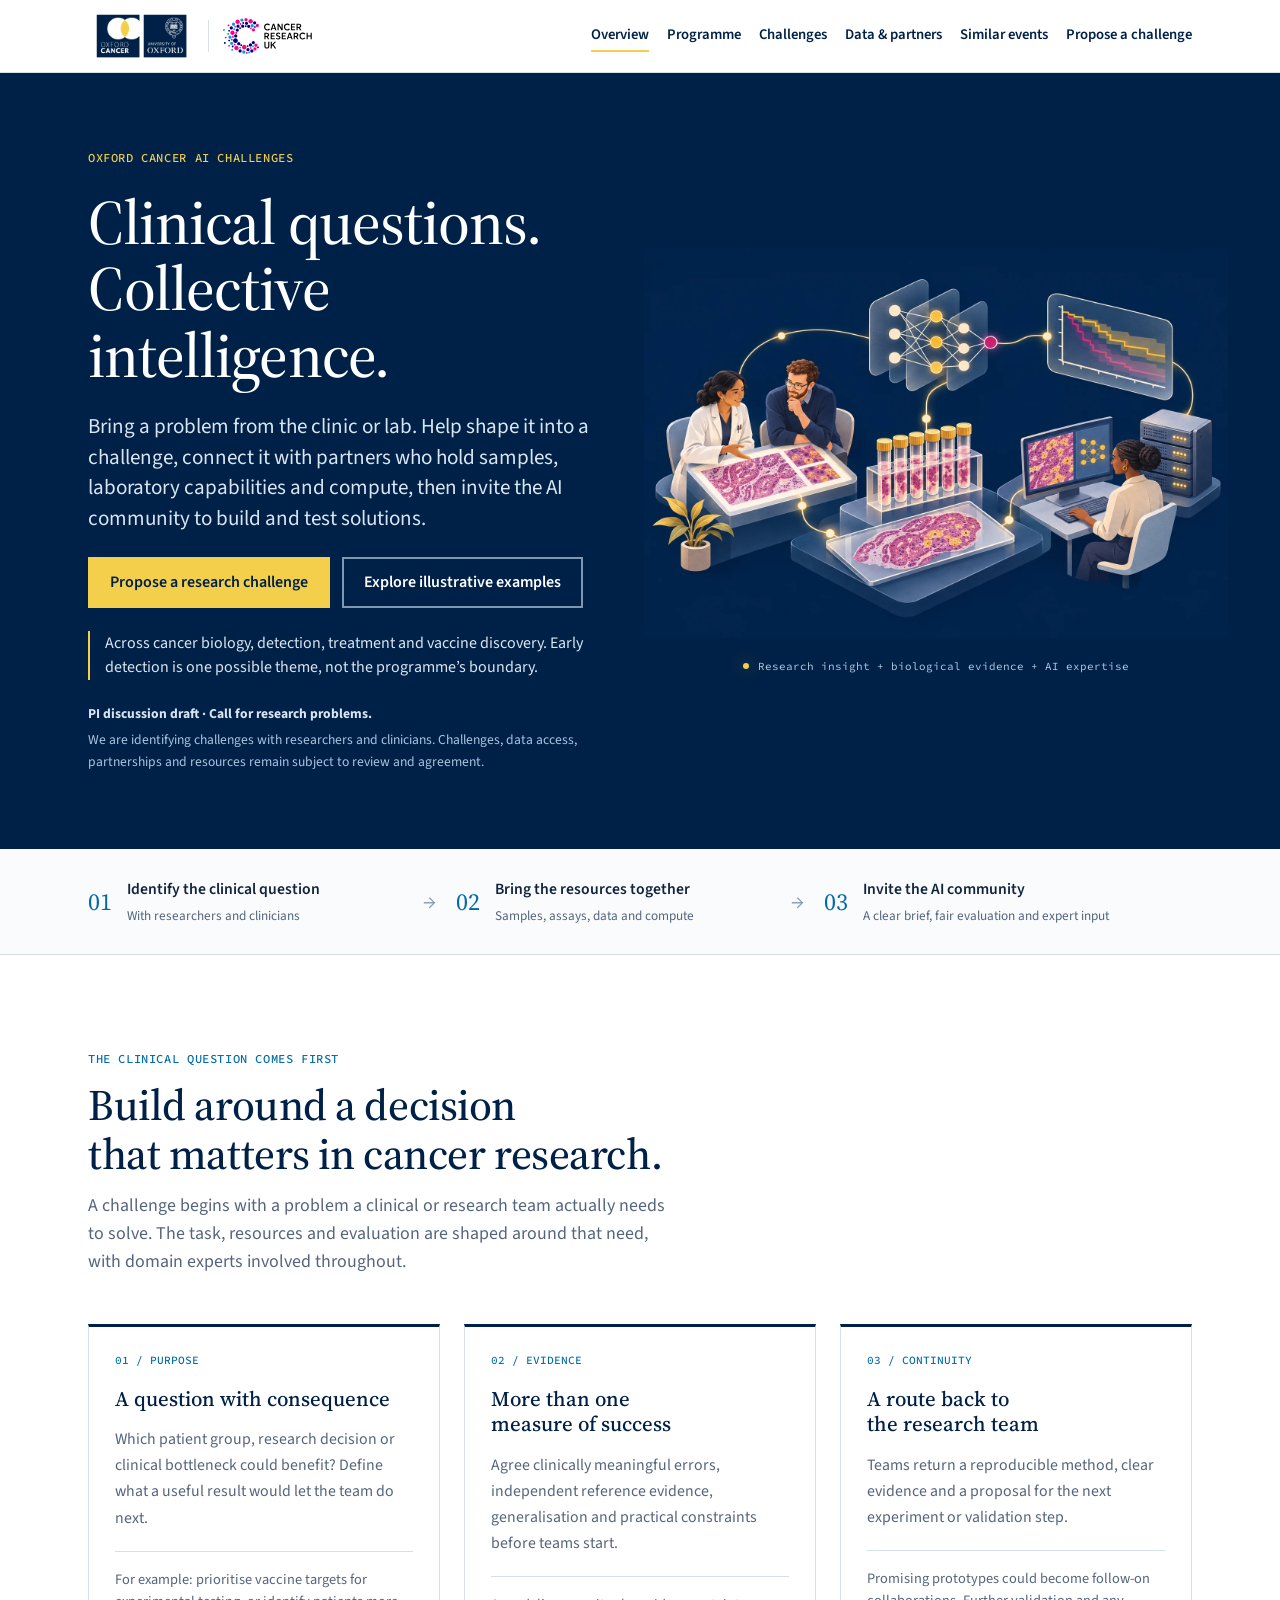
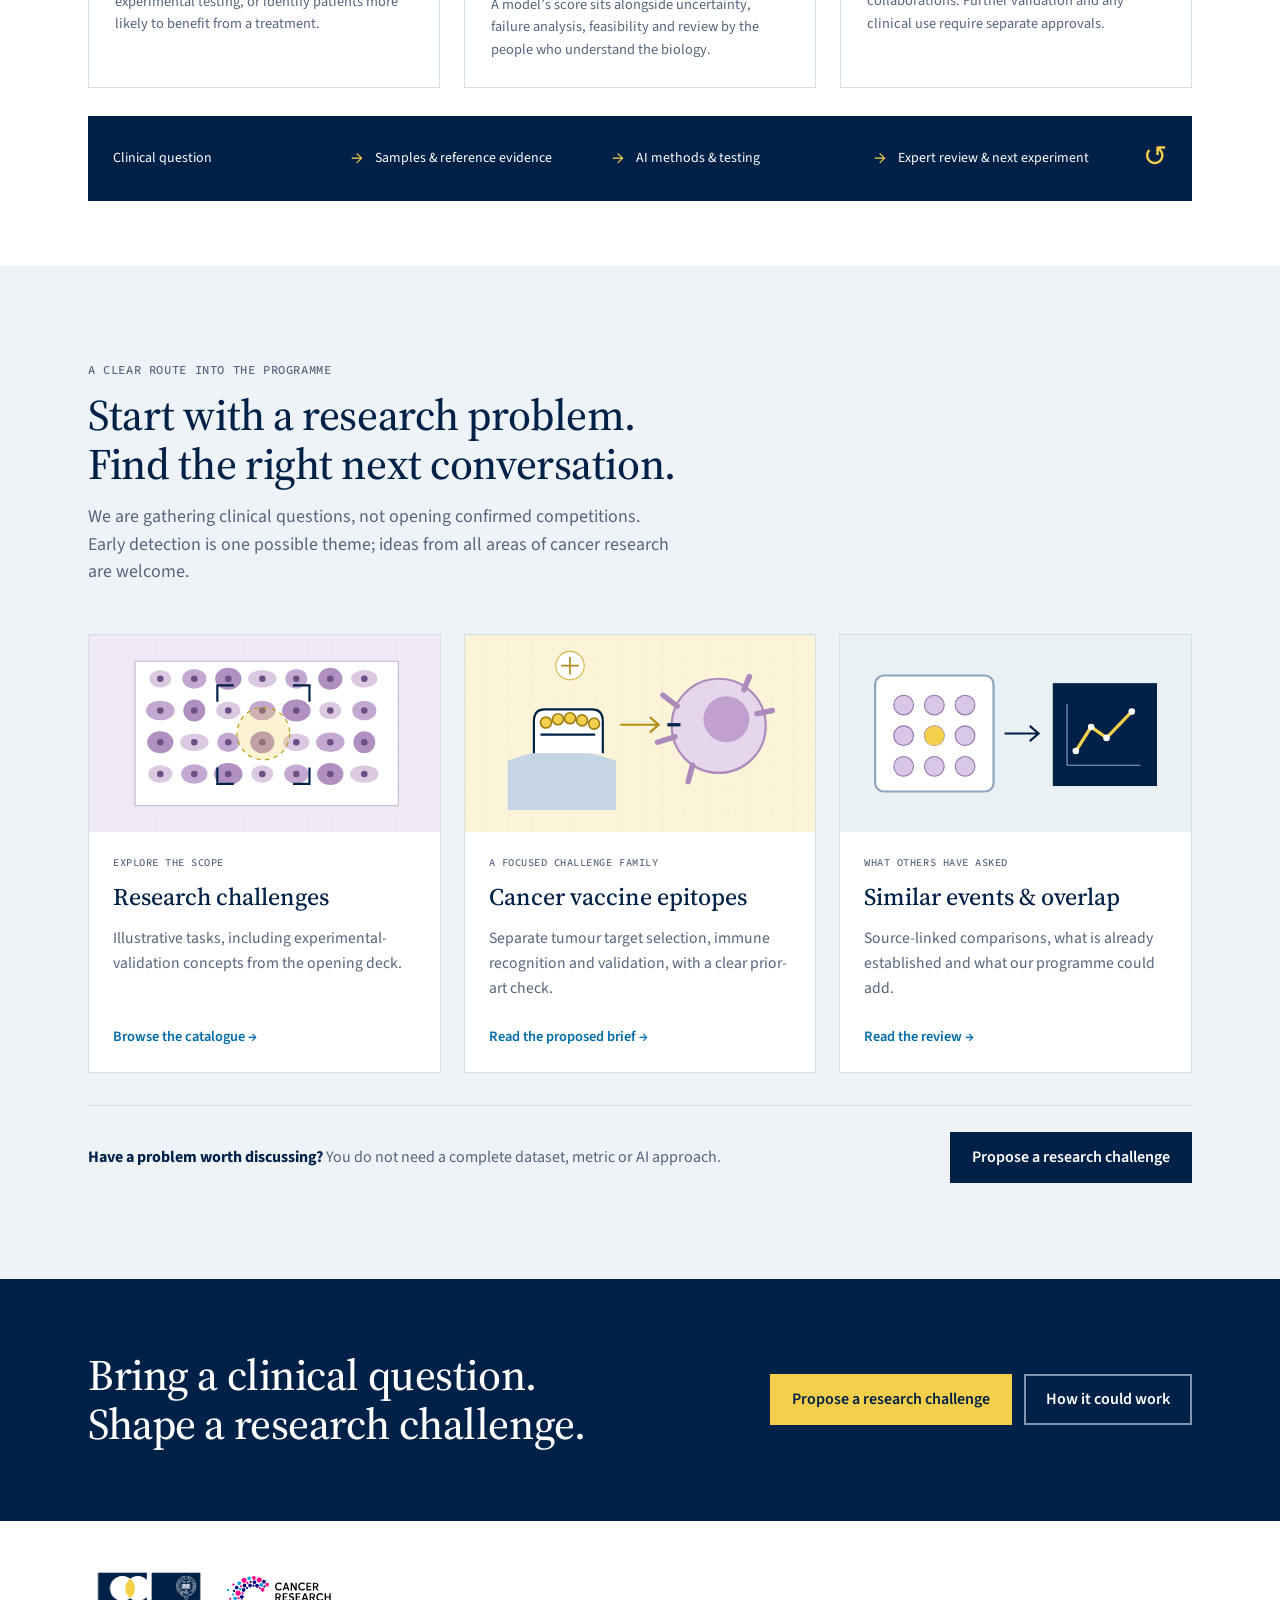
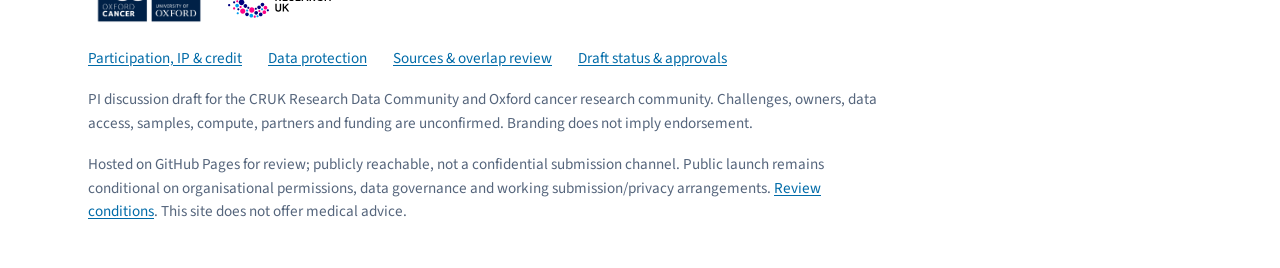
==== commit 3df5d4ab: "7 pages" ====
--- a/index.html
+++ b/index.html
@@ -3,909 +3,42 @@
 <head>
 <meta charset="utf-8">
 <meta name="viewport" content="width=device-width, initial-scale=1, viewport-fit=cover">
-<title>Oxford Cancer AI Challenges</title>
-<meta name="description" content="Draft proposal: inviting Oxford cancer researchers and clinicians to suggest research challenges across all areas of cancer research.">
+<title>Overview · Oxford Cancer AI Challenges</title>
+<meta name="description" content="A PI discussion draft connecting clinical research questions with samples, assays, compute and AI expertise.">
 <meta name="robots" content="noindex">
 <meta name="theme-color" content="#002147">
 <meta property="og:type" content="website">
-<meta property="og:title" content="Oxford Cancer AI Challenges">
-<meta property="og:description" content="Draft proposal: help identify cancer research problems for future AI challenges and collaborations.">
+<meta property="og:title" content="Overview · Oxford Cancer AI Challenges">
+<meta property="og:description" content="A PI discussion draft connecting clinical research questions with samples, assays, compute and AI expertise.">
 <link rel="icon" href="data:image/svg+xml,%3Csvg xmlns='http://www.w3.org/2000/svg' viewBox='0 0 48 48'%3E%3Crect width='48' height='48' fill='%23002147'/%3E%3Ccircle cx='18' cy='24' r='12' fill='%23fff'/%3E%3Ccircle cx='30' cy='24' r='12' fill='%23fff'/%3E%3Cpath d='M24 13.6a12 12 0 0 1 0 20.8 12 12 0 0 1 0-20.8z' fill='%23f3cf4b'/%3E%3C/svg%3E">
 <link rel="preconnect" href="https://fonts.googleapis.com">
 <link rel="preconnect" href="https://fonts.gstatic.com" crossorigin>
 <link rel="stylesheet" href="https://fonts.googleapis.com/css2?family=Source+Code+Pro:wght@400;500&family=Source+Sans+3:wght@400;500;600;700&family=Source+Serif+4:opsz,wght@8..60,400;8..60,500;8..60,600&display=swap">
-<style>
-/* Layout concept: the Oxford Cancer logo's overlapping circles and square blocks.
-   Square corners, Oxford blue and white, with yellow where groups meet. */
-:root {
-  color-scheme: light;
-  --navy: #002147; --navy-2: #0d3364; --ink: #12243d; --muted: #55657c; --line: #d7dfe9; --tint: #eef3f8; --white: #ffffff;
-  --on-navy: #dbe5f1; --on-navy-2: #a9c3e0; --navy-line: #2c4a73;
-  --yellow: #f3cf4b; --yellow-soft: #fdf5d3; --amber-ink: #6c5300; --pink: #c4006a; --pink-soft: #fde8f3; --blue: #006ba8; --blue-soft: #e2f3fc;
-  --display: "Source Serif 4", Georgia, "Times New Roman", serif;
-  --body: "Source Sans 3", "Segoe UI", Helvetica, Arial, sans-serif;
-  --mono: "Source Code Pro", ui-monospace, Menlo, Consolas, monospace;
-  --gutter: clamp(16px, 4vw, 48px); --page: 1200px;
-}
-*, *::before, *::after { box-sizing: border-box; }
-[hidden] { display: none !important; }
-html { scroll-behavior: smooth; scroll-padding-top: 88px; }
-body { margin: 0; background: var(--white); color: var(--ink); font: 400 17px/1.55 var(--body); -webkit-font-smoothing: antialiased; }
-img, svg { max-width: 100%; display: block; }
-a { color: var(--blue); text-underline-offset: 2px; }
-a:hover { color: var(--navy); }
-:focus-visible { outline: 3px solid var(--pink); outline-offset: 2px; }
-h1, h2, h3, h4 { font-family: var(--display); font-weight: 500; color: var(--navy); text-wrap: balance; margin: 0; }
-h1 { font-size: clamp(2.4rem, 5.2vw, 4.1rem); line-height: 1.06; letter-spacing: -.015em; color: var(--white); }
-h2 { font-size: clamp(1.9rem, 3.4vw, 2.75rem); line-height: 1.12; letter-spacing: -.01em; }
-h3 { font-size: 1.32rem; line-height: 1.22; }
-p { margin: 0; }
-.skip { position: absolute; left: 12px; top: -60px; z-index: 50; padding: 10px 14px; background: var(--yellow); color: var(--navy); font-weight: 600; }
-.skip:focus { top: 10px; }
-.wrap { max-width: var(--page); margin-inline: auto; padding-inline: var(--gutter); }
-.section { padding-block: clamp(56px, 8vw, 96px); }
-.section.tint { background: var(--tint); }
-.section-head { display: grid; gap: 14px; max-width: 780px; margin-bottom: clamp(30px, 4vw, 48px); }
-.section-head p { color: var(--muted); font-size: 1.12rem; max-width: 65ch; }
-.label { font: 500 .76rem/1.3 var(--mono); letter-spacing: .05em; text-transform: uppercase; color: var(--muted); }
-.fine { color: var(--muted); font-size: .95rem; margin-top: 20px; max-width: 78ch; }
-
-.site-head { position: sticky; top: env(safe-area-inset-top, 0px); z-index: 20; background: var(--white); border-bottom: 1px solid var(--line); }
-.site-head .wrap { display: flex; align-items: center; justify-content: space-between; gap: 20px; padding-block: 8px; }
-.logos { display: flex; align-items: center; gap: 14px; flex-shrink: 0; }
-.logos img, .foot-logos img { width: auto; }
-.logo-ox { height: 56px; } .logo-cruk { height: 36px; }
-.logos span { width: 1px; height: 32px; background: var(--line); }
-.site-nav { display: flex; flex-wrap: wrap; justify-content: flex-end; gap: 4px 20px; font-weight: 600; font-size: .98rem; }
-.site-nav a { color: var(--navy); text-decoration: none; padding-block: 4px; border-bottom: 2px solid transparent; }
-.site-nav a:hover { border-color: var(--yellow); }
-
-.hero { background: var(--navy); color: var(--on-navy); overflow: hidden; }
-.hero .wrap { display: grid; grid-template-columns: minmax(0, 1.12fr) minmax(0, .88fr); gap: clamp(28px, 5vw, 64px); align-items: center; padding-block: clamp(48px, 7vw, 84px); }
-.hero-copy { display: grid; gap: 24px; min-width: 0; }
-.hero .label { color: var(--yellow); }
-.lede { font-size: clamp(1.14rem, 1.8vw, 1.32rem); line-height: 1.45; max-width: 36em; }
-.status { font-size: .95rem; color: var(--on-navy-2); max-width: 40em; }
-.actions { display: flex; flex-wrap: wrap; gap: 12px; }
-.btn { display: inline-block; font: 600 1rem/1.2 var(--body); padding: 14px 20px; text-decoration: none; border: 2px solid var(--navy); background: var(--navy); color: var(--white); cursor: pointer; }
-.btn:hover { background: var(--navy-2); color: var(--white); }
-.btn.yellow { background: var(--yellow); border-color: var(--yellow); color: var(--navy); }
-.btn.yellow:hover { background: #ffdf6c; border-color: #ffdf6c; color: var(--navy); }
-.btn.ghost { background: transparent; border-color: #7f97b5; color: var(--white); }
-.btn.ghost:hover { border-color: var(--white); background: transparent; color: var(--white); }
-.venn { width: 100%; max-width: 520px; justify-self: center; height: auto; }
-.venn text { font-family: var(--display); font-size: 21px; font-weight: 600; fill: var(--navy); text-anchor: middle; }
-.venn .sub { font: 500 14.5px var(--body); fill: var(--muted); }
-
-.stats { display: grid; grid-template-columns: repeat(3, minmax(0, 1fr)); gap: clamp(20px, 3vw, 40px); margin-bottom: clamp(36px, 5vw, 60px); }
-.stat { border-top: 3px solid var(--navy); padding-top: 14px; display: grid; gap: 6px; align-content: start; min-width: 0; }
-.stat b { font: 500 clamp(2.2rem, 4vw, 3.1rem)/1.05 var(--display); color: var(--navy); letter-spacing: -.01em; font-variant-numeric: tabular-nums; }
-.stat p { color: var(--muted); }
-.why { display: grid; grid-template-columns: minmax(0, 5fr) minmax(0, 7fr); gap: clamp(28px, 5vw, 64px); align-items: start; }
-.why-text { display: grid; gap: 16px; min-width: 0; }
-.chart { background: var(--tint); padding: clamp(18px, 3vw, 30px); min-width: 0; }
-.chart h3 { margin-bottom: 4px; }
-.chart > p { color: var(--muted); font-size: .98rem; }
-.bars { display: grid; gap: 8px; margin-top: 18px; }
-.bar-row { display: grid; grid-template-columns: 66px minmax(0, 1fr) 76px; align-items: center; gap: 0; }
-.bar-row .st { font-weight: 600; color: var(--navy); }
-.bar-row .val { text-align: right; font: 500 1.05rem var(--mono); color: var(--navy); }
-.track { position: relative; height: 22px; background-image: linear-gradient(to right, var(--line) 1px, transparent 1px); background-size: 25% 100%; border-right: 1px solid var(--line); }
-.fill { position: absolute; left: 0; top: 3px; height: 16px; background: #8fa9c9; border-radius: 0 4px 4px 0; }
-.ci { position: absolute; top: 10px; height: 2px; background: var(--navy); }
-.ci::before, .ci::after { content: ""; position: absolute; top: -4px; width: 2px; height: 10px; background: var(--navy); }
-.ci::before { left: 0; } .ci::after { right: 0; }
-.scale { position: relative; height: 18px; font: 400 .76rem var(--mono); color: var(--muted); }
-.scale span { position: absolute; transform: translateX(-50%); }
-.sr { position: absolute; width: 1px; height: 1px; overflow: hidden; clip-path: inset(50%); }
-.scale-note { font-size: .92rem; color: var(--muted); margin-top: 12px; }
-
-.roles { display: grid; grid-template-columns: repeat(3, minmax(0, 1fr)); gap: clamp(24px, 3vw, 44px); }
-.role { display: grid; grid-template-rows: auto auto 1fr auto; gap: 14px; border-top: 3px solid var(--navy); padding-top: 18px; min-width: 0; }
-.role dl { margin: 0; display: grid; gap: 12px; align-content: start; }
-.role dd { margin: 2px 0 0; }
-.role > p { color: var(--muted); }
-.role a { font-weight: 600; }
-.note { margin-top: 32px; padding: 14px 18px; background: var(--yellow-soft); max-width: 820px; }
-
-.steps { list-style: none; margin: 0; padding: 0; display: grid; grid-template-columns: repeat(4, minmax(0, 1fr)); }
-.steps li { position: relative; padding-right: 22px; display: grid; gap: 8px; align-content: start; min-width: 0; }
-.steps li::before { content: ""; position: absolute; top: 18px; left: 0; right: 0; height: 2px; background: var(--navy); }
-.steps li:last-child::before { right: 40%; }
-.steps b { position: relative; display: grid; place-items: center; width: 38px; height: 38px; background: var(--navy); color: var(--white); font: 500 1rem var(--mono); margin-bottom: 8px; }
-.steps li:first-child b { background: var(--yellow); color: var(--navy); }
-.steps p, .tracks p { color: var(--muted); font-size: .98rem; }
-.steps h3, .tracks h3 { font-size: 1.14rem; }
-.tracks { margin-top: 48px; display: grid; grid-template-columns: repeat(3, minmax(0, 1fr)); background: var(--white); border: 1px solid var(--line); }
-.tracks > div { padding: 20px 22px; display: grid; gap: 6px; align-content: start; min-width: 0; }
-.tracks > div + div { border-left: 1px solid var(--line); }
-
-.flagship { background: var(--navy); color: var(--on-navy); padding: clamp(24px, 4vw, 44px); display: grid; grid-template-columns: minmax(0, 1fr) minmax(0, 1fr); gap: clamp(24px, 4vw, 56px); margin-block: 8px 44px; }
-.flagship h3 { color: var(--white); font-size: clamp(1.5rem, 2.6vw, 2.05rem); }
-.flagship .label { color: var(--yellow); }
-.flagship > div { display: grid; gap: 14px; align-content: start; min-width: 0; }
-.flagship a { color: var(--white); } .flagship a:hover { color: var(--yellow); }
-.flagship .explain { background: var(--navy-2); padding: 14px 16px; font-size: .98rem; }
-.flagship .explain b { color: var(--white); }
-.split { display: flex; gap: 3px; height: 56px; font: 500 .9rem var(--mono); }
-.split div { display: grid; place-items: center; color: var(--navy); min-width: 0; }
-.split .train { flex: 3000 1 0; background: var(--white); }
-.split .val { flex: 1000 1 0; background: var(--on-navy-2); }
-.split .test { flex: 1000 1 0; background: var(--yellow); }
-.split-key { display: grid; grid-template-columns: 3fr 1fr 1fr; gap: 10px; font-size: .9rem; line-height: 1.3; }
-.split-key b { display: block; color: var(--white); font-weight: 600; }
-.facts { margin: 8px 0 0; display: grid; gap: 8px; }
-.facts div { display: grid; grid-template-columns: 8.5em minmax(0, 1fr); gap: 12px; border-top: 1px solid var(--navy-line); padding-top: 8px; }
-.facts dt { color: var(--on-navy-2); font-size: .95rem; }
-.facts dd { margin: 0; color: var(--white); font-size: .98rem; }
-
-.filters { display: flex; flex-wrap: wrap; gap: 8px; margin-bottom: 24px; }
-html:not(.js) .filters.js-only { display: none; }
-.chip { font: 600 .95rem/1.2 var(--body); padding: 9px 14px; background: var(--white); color: var(--navy); border: 1px solid #9fb0c4; cursor: pointer; }
-.chip:hover { border-color: var(--navy); }
-.chip[aria-pressed="true"], .chip[aria-selected="true"] { background: var(--navy); color: var(--white); border-color: var(--navy); }
-.theme { margin-top: 44px; }
-.theme-head { display: grid; gap: 6px; max-width: 760px; margin-bottom: 18px; }
-.theme-head h3 { font-size: 1.6rem; }
-.theme-head p { color: var(--muted); }
-.ch { border-top: 1px solid var(--line); padding-block: 24px; display: grid; grid-template-columns: minmax(0, 3fr) minmax(0, 5fr) minmax(0, 4fr); gap: clamp(18px, 3vw, 36px); }
-.ch:last-child { border-bottom: 1px solid var(--line); }
-.ch > div { min-width: 0; display: grid; gap: 10px; align-content: start; }
-.ch h4 { font-size: 1.28rem; line-height: 1.22; }
-.ch dl { margin: 0; display: grid; gap: 10px; font-size: .96rem; line-height: 1.42; }
-.ch dd { margin: 2px 0 0; }
-.ch .read { font-size: .95rem; font-weight: 600; }
-.badge { display: inline-flex; align-items: center; gap: 7px; font: 600 .8rem/1.2 var(--body); padding: 4px 8px; white-space: normal; justify-self: start; }
-.badge::before { content: ""; width: 8px; height: 8px; flex-shrink: 0; background: currentColor; }
-.badge.open { background: var(--blue-soft); color: var(--blue); }
-.badge.mixed, .badge.terms { background: var(--yellow-soft); color: var(--amber-ink); }
-.badge.mixed::before, .badge.terms::before { border-radius: 50%; }
-.badge.partner, .badge.controlled { background: var(--pink-soft); color: var(--pink); }
-.badge.partner::before, .badge.controlled::before { transform: rotate(45deg); }
-
-.gantt-scroll, .table-scroll { overflow-x: auto; }
-.gantt { min-width: 720px; display: grid; }
-.g-row { display: grid; grid-template-columns: 250px minmax(0, 1fr) 96px; align-items: center; gap: 14px; min-height: 38px; border-top: 1px solid var(--line); }
-.g-row.axis { border-top: 0; min-height: 26px; }
-.g-name { font-size: .98rem; font-weight: 600; color: var(--navy); line-height: 1.2; }
-.g-len { font: 400 .8rem var(--mono); color: var(--muted); text-align: right; }
-.g-track { position: relative; height: 38px; background-image: linear-gradient(to right, var(--line) 1px, transparent 1px); background-size: calc(100% / 26 * 6) 100%; }
-.g-axis { position: relative; height: 26px; }
-.g-axis span { position: absolute; font: 400 .78rem var(--mono); color: var(--muted); top: 4px; transform: translateX(-50%); }
-.g-axis span:first-child { transform: none; }
-.bar { position: absolute; top: 12px; height: 14px; }
-.bar.prep { background: #c6d4e4; } .bar.run { background: var(--navy); } .bar.score { background: var(--yellow); }
-.legend { display: flex; flex-wrap: wrap; gap: 8px 22px; margin-top: 18px; font-size: .95rem; color: var(--muted); }
-.legend span { display: inline-flex; align-items: center; gap: 8px; }
-.legend i { width: 22px; height: 12px; display: block; }
-
-.table-scroll.ruled { border-top: 2px solid var(--navy); }
-table { border-collapse: collapse; width: 100%; font-size: .98rem; }
-th { text-align: left; }
-.data-table thead th { padding: 12px 16px 12px 0; }
-.data-table tbody td, .data-table tbody th { padding: 14px 16px 14px 0; border-top: 1px solid var(--line); vertical-align: top; font-weight: 400; }
-.data-table tbody th a { font-weight: 600; color: var(--navy); }
-.data-table tbody th a:hover { color: var(--blue); }
-td .sub { display: block; color: var(--muted); font-size: .93rem; margin-top: 3px; }
-.data-table td:nth-child(3) { min-width: 150px; }
-.data-table tbody th { width: 22%; }
-
-.infra { display: grid; grid-template-columns: minmax(0, 5fr) minmax(0, 7fr); gap: clamp(28px, 4vw, 56px); align-items: start; }
-.infra-side { display: grid; gap: 28px; min-width: 0; }
-.offer { list-style: none; margin: 10px 0 0; padding: 0; display: grid; }
-.offer li { border-top: 1px solid var(--line); padding-block: 10px; }
-.offer b { color: var(--navy); }
-.matrix-wrap { min-width: 0; }
-.matrix-wrap h3 { margin-bottom: 12px; }
-.matrix th, .matrix td { padding: 9px 8px; border-top: 1px solid var(--line); text-align: center; }
-.matrix thead th { font: 500 .73rem/1.25 var(--mono); color: var(--muted); border-top: 0; vertical-align: bottom; }
-.matrix tbody th { text-align: left; font-weight: 600; color: var(--navy); padding-left: 0; line-height: 1.2; }
-.matrix thead th:first-child { text-align: left; padding-left: 0; }
-.dot { display: inline-block; width: 13px; height: 13px; border-radius: 50%; vertical-align: middle; }
-.dot.core { background: var(--navy); } .dot.use { border: 2px solid #8399b4; }
-.routes { display: grid; gap: 10px; }
-.routes p { font-size: .98rem; }
-
-.join { display: grid; grid-template-columns: minmax(0, 7fr) minmax(0, 5fr); gap: clamp(24px, 4vw, 48px); align-items: start; }
-.join form { display: grid; grid-template-columns: repeat(2, minmax(0, 1fr)); gap: 16px; min-width: 0; }
-.field { display: grid; gap: 5px; min-width: 0; align-content: start; }
-.field.full { grid-column: 1 / -1; }
-label { font-weight: 600; color: var(--navy); font-size: .98rem; }
-.req { color: var(--pink); }
-input, select, textarea { width: 100%; font: 400 1rem/1.4 var(--body); color: var(--ink); background: var(--white); border: 1px solid #8c9eb5; border-radius: 0; padding: 10px 12px; }
-textarea { min-height: 84px; resize: vertical; }
-.check { grid-column: 1 / -1; display: grid; grid-template-columns: 22px minmax(0, 1fr); gap: 10px; align-items: start; font-weight: 400; color: var(--ink); }
-.check input { width: 18px; height: 18px; margin-top: 4px; }
-.err { grid-column: 1 / -1; color: var(--pink); font-weight: 600; }
-.draft { background: var(--navy); color: #e6edf6; padding: 22px; display: grid; gap: 14px; min-width: 0; position: sticky; top: 92px; }
-.draft .label { color: var(--yellow); }
-.draft pre { margin: 0; font: 400 .86rem/1.5 var(--mono); white-space: pre-wrap; overflow-wrap: anywhere; max-height: 56vh; overflow-y: auto; }
-.draft p { font-size: .94rem; color: var(--on-navy); }
-.draft .ok { background: var(--yellow); color: var(--navy); padding: 10px 12px; font-weight: 600; }
-
-.terms { display: grid; grid-template-columns: repeat(3, minmax(0, 1fr)); gap: 0 clamp(20px, 3vw, 40px); margin: 0; }
-.terms div { border-top: 1px solid var(--line); padding-block: 14px; min-width: 0; }
-.terms dt { font: 600 1.06rem/1.25 var(--display); color: var(--navy); margin-bottom: 4px; }
-.terms dd { margin: 0; font-size: .97rem; color: var(--ink); }
-
-.faq { display: grid; grid-template-columns: repeat(2, minmax(0, 1fr)); gap: 0 clamp(24px, 4vw, 56px); align-items: start; }
-details { border-top: 1px solid var(--line); padding-block: 13px; }
-summary { cursor: pointer; font-weight: 600; color: var(--navy); font-size: 1.04rem; }
-details p { padding-top: 8px; font-size: .98rem; }
-
-.cta { background: var(--navy); color: var(--on-navy); }
-.cta .wrap { padding-block: clamp(44px, 6vw, 72px); display: flex; flex-wrap: wrap; align-items: center; justify-content: space-between; gap: 24px; }
-.cta h2 { color: var(--white); max-width: 18em; }
-footer { background: var(--white); padding-block: 44px; font-size: .95rem; color: var(--muted); }
-footer .wrap { display: grid; gap: 22px; }
-.foot-logos { display: flex; align-items: center; gap: 18px; flex-wrap: wrap; }
-.sources { columns: 2; column-gap: 40px; margin: 10px 0 0; padding: 0; list-style: none; }
-.sources li { break-inside: avoid; margin-bottom: 6px; }
-
-@media (max-width: 1100px) {
-  .site-head .wrap { flex-direction: column; align-items: flex-start; gap: 6px; }
-  .site-nav { justify-content: flex-start; gap: 2px 16px; }
-  html { scroll-padding-top: 118px; }
-  .draft { top: 128px; }
-  .steps { grid-template-columns: 1fr; }
-  .steps li { grid-template-columns: 38px minmax(0, 1fr); column-gap: 16px; padding: 0 0 22px; }
-  .steps li::before { top: 0; bottom: 0; left: 18px; right: auto; width: 2px; height: auto; }
-  .steps li:last-child::before { display: none; }
-  .steps b { grid-row: 1 / 3; margin: 0; }
-  .infra, .flagship, .why { grid-template-columns: minmax(0, 1fr); }
-  .ch { grid-template-columns: minmax(0, 1fr) minmax(0, 1fr); }
-  .ch > div:first-child { grid-column: 1 / -1; }
-  .terms { grid-template-columns: repeat(2, minmax(0, 1fr)); }
-}
-@media (max-width: 820px) {
-  html { scroll-padding-top: 20px; }
-  .site-head { position: static; }
-  .hero .wrap, .join, .faq { grid-template-columns: minmax(0, 1fr); }
-  .venn { max-width: 440px; }
-  .roles, .tracks, .stats { grid-template-columns: minmax(0, 1fr); }
-  .tracks > div + div { border-left: 0; border-top: 1px solid var(--line); }
-  .ch { grid-template-columns: minmax(0, 1fr); }
-  .draft { position: static; }
-  .data-table thead { position: absolute; width: 1px; height: 1px; overflow: hidden; clip-path: inset(50%); }
-  .data-table, .data-table tbody, .data-table tr, .data-table td, .data-table tbody th { display: block; width: auto !important; }
-  .data-table tr { padding-block: 14px; border-top: 1px solid var(--line); }
-  .data-table tbody td, .data-table tbody th { border: 0; padding: 3px 0; white-space: normal !important; }
-  .sources { columns: 1; }
-}
-@media (max-width: 640px) {
-  body { font-size: 16px; }
-  .join form, .terms { grid-template-columns: minmax(0, 1fr); }
-  .venn .sub { display: none; }
-  .venn text { font-size: 22px; }
-  .logo-ox { height: 48px; } .logo-cruk { height: 30px; }
-  .split { font-size: .76rem; }
-  .split-key { font-size: .8rem; gap: 6px; }
-  .facts div { grid-template-columns: minmax(0, 1fr); gap: 2px; }
-  .bar-row { grid-template-columns: 58px minmax(0, 1fr) 62px; }
-  .bar-row .val { font-size: .92rem; }
-}
-@media (prefers-reduced-motion: reduce) { html { scroll-behavior: auto; } }
-@media print {
-  .site-head, .draft { position: static; }
-  .filters, .btn, .skip { display: none; }
-  .hero, .cta, .flagship { -webkit-print-color-adjust: exact; print-color-adjust: exact; }
-}
-/* Clarifications use the existing typography, colours and component layouts. */
-.access-guide { margin-bottom: 28px; grid-template-columns: repeat(2, minmax(0, 1fr)); }
-.field small { color: var(--muted); font-size: .9rem; }
-.draft-governance { display: grid; gap: 14px; }
-@media (max-width: 640px) { .access-guide { grid-template-columns: minmax(0, 1fr); } }
-</style>
+<link rel="stylesheet" href="styles.css">
 <link rel="stylesheet" href="visuals.css">
+<link rel="stylesheet" href="site.css">
+<script src="site-config.js" defer></script>
+<script src="site.js" defer></script>
 </head>
-<body>
+<body data-page="index.html">
 <a class="skip" href="#main">Skip to content</a>
-<header class="site-head">
-  <div class="wrap">
-    <a class="logos" href="#main" aria-label="Oxford Cancer AI Challenges, go to top">
-      <img class="logo-ox" src="[data-uri]" alt="Oxford Cancer and University of Oxford" width="106" height="56">
-      <span></span>
-      <img class="logo-cruk" src="[data-uri]" alt="Cancer Research UK" width="89" height="36">
-    </a>
-    <nav class="site-nav" aria-label="Main">
-      <a href="#why">Why it matters</a><a href="#how">How it works</a><a href="#challenges">Challenges</a><a href="#data">Data</a><a href="#infrastructure">Infrastructure</a><a href="#join" data-role="challenge">Propose a research challenge</a><a href="#terms">Key terms</a><a href="#faq">FAQ</a>
-    </nav>
-  </div>
-</header>
-
-<main id="main">
-<section class="hero">
+<header class="site-head"><div class="wrap"><a class="logos" href="index.html" aria-label="Oxford Cancer AI Challenges overview"><img class="logo-ox" src="assets/brand/oxford-cancer.png" alt="Oxford Cancer and University of Oxford" width="106" height="56"><span></span><img class="logo-cruk" src="assets/brand/cruk.svg" alt="Cancer Research UK" width="89" height="36"></a><button class="nav-toggle" aria-expanded="false" aria-controls="site-nav">Menu <span aria-hidden="true">☰</span></button><nav class="site-nav" id="site-nav" aria-label="Main"><a href="index.html" aria-current="page">Overview</a><a href="programme.html">Programme</a><a href="challenges.html">Challenges</a><a href="resources.html">Data &amp; partners</a><a href="precedents.html">Similar events</a><a href="propose.html">Propose a challenge</a></nav></div></header>
+<main id="main"><section class="hero">
   <div class="wrap">
     <div class="hero-copy">
       <div class="label">Oxford Cancer AI Challenges</div>
       <h1>Clinical questions.<br>Collective intelligence.</h1>
       <p class="lede">Bring a problem from the clinic or lab. Help shape it into a challenge, connect it with partners who hold samples, laboratory capabilities and compute, then invite the AI community to build and test solutions.</p>
       <div class="actions">
-        <a class="btn yellow" href="#join" data-role="challenge">Propose a research challenge</a>
-        <a class="btn ghost" href="#challenges">Explore illustrative examples</a>
+        <a class="btn yellow" href="propose.html#join" data-role="challenge">Propose a research challenge</a>
+        <a class="btn ghost" href="challenges.html#challenges">Explore illustrative examples</a>
       </div>
       <p class="hero-scope">Across cancer biology, detection, treatment and vaccine discovery. Early detection is one possible theme, not the programme’s boundary.</p><p class="status"><strong>PI discussion draft · Call for research problems.</strong> We are identifying challenges with researchers and clinicians. Challenges, data access, partnerships and resources remain subject to review and agreement.</p>
     </div>
     <figure class="hero-art"><img src="assets/illustrations/research-collaboration.webp" alt="Editorial illustration connecting a clinical research team, biosamples and tissue imaging with AI researchers and computing resources." width="1536" height="1024" fetchpriority="high"><figcaption><span class="art-dot"></span> Research insight + biological evidence + AI expertise</figcaption></figure>
   </div>
-</section>
-
-<div class="programme-ribbon"><div class="wrap"><a href="#how"><span>01</span><div><b>Identify the clinical question</b><small>With researchers and clinicians</small></div><span class="ribbon-arrow" aria-hidden="true">→</span></a><a href="#infrastructure"><span>02</span><div><b>Bring the resources together</b><small>Samples, assays, data and compute</small></div><span class="ribbon-arrow" aria-hidden="true">→</span></a><a href="#how"><span>03</span><div><b>Invite the AI community</b><small>A clear brief, fair evaluation and expert input</small></div></a></div></div>
-<section class="section clinical-section" id="clinical"><div class="wrap"><div class="section-head"><span class="label">The clinical question comes first</span><h2>Build around a decision<br>that matters in cancer research.</h2><p>A challenge begins with a problem a clinical or research team actually needs to solve. The task, resources and evaluation are shaped around that need, with domain experts involved throughout.</p></div><div class="clinical-grid"><article><span class="clinical-icon" aria-hidden="true">01 / PURPOSE</span><h3>A question with consequence</h3><p>Which patient group, research decision or clinical bottleneck could benefit? Define what a useful result would let the team do next.</p><div class="clinical-example">For example: prioritise vaccine targets for experimental testing, or identify patients more likely to benefit from a treatment.</div></article><article><span class="clinical-icon" aria-hidden="true">02 / EVIDENCE</span><h3>More than one measure of success</h3><p>Agree clinically meaningful errors, independent reference evidence, generalisation and practical constraints before teams start.</p><div class="clinical-example">A model’s score sits alongside uncertainty, failure analysis, feasibility and review by the people who understand the biology.</div></article><article><span class="clinical-icon" aria-hidden="true">03 / CONTINUITY</span><h3>A route back to the research team</h3><p>Teams return a reproducible method, clear evidence and a proposal for the next experiment or validation step.</p><div class="clinical-example">Promising prototypes could become follow-on collaborations. Further validation and any clinical use require separate approvals.</div></article></div><div class="clinical-loop" aria-label="Proposed evidence pathway"><span>Clinical question</span><i aria-hidden="true">→</i><span>Samples & reference evidence</span><i aria-hidden="true">→</i><span>AI methods & testing</span><i aria-hidden="true">→</i><span>Expert review & next experiment</span><i class="loop-return" aria-hidden="true">↺</i></div></div></section>
-<section class="section" id="why">
-  <div class="wrap">
-    <div class="section-head">
-      <h2>Why cancer research needs this</h2>
-      <p>Cancer survival has improved, but outcomes still vary widely. AI and computational collaboration could support prevention, cancer biology, diagnosis, treatment, drug discovery and research workflows. We expect multiple themes, identified through discussions with Oxford research groups, clinicians and PIs. The examples below are starting points, not a final or approved list.</p>
-    </div>
-    <div class="stats">
-      <div class="stat"><b>403,601</b><p>new cancer cases a year in the UK (2019, 2021 to 2022)</p></div>
-      <div class="stat"><b>~170,000</b><p>cancer deaths a year in the UK (2022 to 2024)</p></div>
-      <div class="stat"><b>49.8%</b><p>of people diagnosed in the UK are predicted to survive for 10 years or more (2018). This ranges from 11.1% for lung cancer to 76.6% for breast cancer in women.</p></div>
-    </div>
-    <div class="why">
-      <div class="why-text">
-        <h3>One possible theme: finding cancer earlier</h3>
-        <p>Earlier diagnosis can mean more treatment options and better outcomes. The NHS Long Term Plan set an ambition for 75% of cancers to be diagnosed at stage 1 or 2 by 2028.</p>
-        <p>Blood tests could help, but early tumours release very little DNA. One commentary reports that even for larger tumours, tumour DNA averages about 0.1% of DNA fragments in blood, or 1 in every 1,000. Very small tumours may release much less, so a test has to find a faint signal among healthy DNA.</p>
-        <p>The chart shows this in practice. SYMPLIFY, an Oxford-sponsored study, tested one commercial blood test in 5,461 people with symptoms who were referred for cancer investigation in England and Wales. The test detected most stage 3 and 4 cancers, and about a quarter of those at stage 1.</p>
-      </div>
-      <figure class="chart" style="margin:0">
-        <h3>Blood test sensitivity rises with cancer stage</h3>
-        <p>Share of cancers detected at each stage in SYMPLIFY, with 95% confidence intervals</p>
-        <div class="bars" role="list">
-          <div class="bar-row" role="listitem" title="Stage 1: 24.2% detected (95% CI 16% to 34.1%)"><span class="st">Stage 1</span><div class="track"><div class="fill" style="width:24.2%"></div><div class="ci" style="left:16%;width:18.1%"></div><span class="sr">95% confidence interval 16% to 34.1%</span></div><span class="val">24.2%</span></div>
-          <div class="bar-row" role="listitem" title="Stage 2: 57.1% detected (95% CI 44% to 69.5%)"><span class="st">Stage 2</span><div class="track"><div class="fill" style="width:57.1%"></div><div class="ci" style="left:44%;width:25.5%"></div><span class="sr">95% confidence interval 44% to 69.5%</span></div><span class="val">57.1%</span></div>
-          <div class="bar-row" role="listitem" title="Stage 3: 85.2% detected (95% CI 77.1% to 91.3%)"><span class="st">Stage 3</span><div class="track"><div class="fill" style="width:85.2%"></div><div class="ci" style="left:77.1%;width:14.200000000000003%"></div><span class="sr">95% confidence interval 77.1% to 91.3%</span></div><span class="val">85.2%</span></div>
-          <div class="bar-row" role="listitem" title="Stage 4: 95.3% detected (95% CI 88.5% to 98.7%)"><span class="st">Stage 4</span><div class="track"><div class="fill" style="width:95.3%"></div><div class="ci" style="left:88.5%;width:10.200000000000003%"></div><span class="sr">95% confidence interval 88.5% to 98.7%</span></div><span class="val">95.3%</span></div>
-          <div class="bar-row" aria-hidden="true"><span></span><div class="scale"><span style="left:0%">0%</span><span style="left:25%">25%</span><span style="left:50%">50%</span><span style="left:75%">75%</span><span style="left:100%">100%</span></div><span></span></div>
-        </div>
-        <p class="scale-note">The thin line shows the 95% confidence interval. This study evaluated one test in people with symptoms, so these figures do not apply to screening or to every test.</p>
-      </figure>
-    </div>
-  </div>
-</section>
-
-<section class="section tint" id="who">
-  <div class="wrap">
-    <div class="section-head">
-      <h2>Bring the right people<br>around the same question.</h2>
-      <p>The proposed programme is intended to involve people both within and outside Oxford: academic researchers, students, clinicians, industry and technology providers. We are first gathering research problems from Oxford; wider advertising would follow challenge review and approval.</p>
-    </div>
-    <div class="roles">
-      <article class="role"><h3>Cancer research teams and clinicians</h3><p>Suggest a specific problem from your own work; no hackathon experience is needed.</p><dl><div><dt class="label">You bring</dt><dd>A clinical or scientific question. Data, evaluation and computing requirements can be explored together.</dd></div><div><dt class="label">You get</dt><dd>Help refining a promising proposal, with the aim of enabling useful collaborations if the challenge proceeds.</dd></div></dl><a href="#join" data-role="challenge">Propose a research challenge</a></article>
-      <article class="role"><h3>AI and data researchers</h3><p>Future participation could be as a team or an individual, from Oxford or elsewhere.</p><dl><div><dt class="label">You bring</dt><dd>Methods, software and time, from machine learning, bioinformatics or research engineering.</dd></div><div><dt class="label">You get</dt><dd>The opportunity to work on agreed research questions, with support and acknowledgement arrangements defined for each challenge.</dd></div></dl><a href="#join" data-role="team">Explore future team participation</a></article>
-      <article class="role"><h3>Sample, laboratory & compute partners</h3><p>Explore possible support once research needs and approved data arrangements are clear.</p><dl><div><dt class="label">You bring</dt><dd>Potential access to samples, biobanks, assays or experimental validation, alongside compute, secure environments, storage and technical support.</dd></div><div><dt class="label">You get</dt><dd>Potential collaboration with research teams, with responsibilities and any conditions agreed before work begins.</dd></div></dl><a href="#join" data-role="infrastructure">Explore future resource support</a></article>
-    </div>
-    <p class="note"><strong>Researchers can take either side.</strong> The same person might propose a challenge from their own lab and later join a team on someone else's. Eligibility and participation requirements would be specified for each challenge.</p>
-  </div>
-</section>
-
-<section class="section" id="how">
-  <div class="wrap">
-    <div class="section-head">
-      <h2>From research problem to reviewed challenge</h2>
-      <p>Our current focus is Phase 1: collecting research challenges. Researchers do not need to define a complete competition. Promising proposals would be developed with their owners before participants are invited.</p>
-    </div>
-    <ol class="steps">
-      <li><b>1</b><h3>Collect challenges — current focus</h3><p>Invite Oxford researchers, clinicians and research groups to describe specific problems that could benefit from AI, computational methods or new collaborations.</p></li>
-      <li><b>2</b><h3>Match samples, evidence & compute</h3><p>Refine the clinical brief with its owner. Approach industry, biobanks and research facilities about sample access, assays, reference evidence, data and compute. Agree feasibility, permissions, evaluation and responsibilities.</p></li>
-      <li><b>3</b><h3>Invite the AI community</h3><p>Once the brief, resources and approvals are in place, advertise the challenge to AI researchers, developers, universities and industry. Publish eligibility, the baseline, evaluation and participation terms.</p></li>
-      <li><b>4</b><h3>Build, validate & continue</h3><p>Bring teams together for a hackathon or longer research competition, with scientific office hours and practical support. Evaluate independently, review with clinical experts and agree any follow-on work.</p></li>
-    </ol>
-    <div class="brief-kit"><div><span class="label">The challenge pack</span><h3>A concrete starting point for every team.</h3><p>Prepared with the owner before recruitment. A small hackathon might start with a curated subset; a longer competition may need a substantial evidence and validation package.</p></div><ul><li><span>01</span> A scientific owner and a specific clinical or research objective</li><li><span>02</span> An agreed data or sample route, with permitted uses and access arrangements</li><li><span>03</span> A starter baseline, reference outputs and independent evaluation plan</li><li><span>04</span> A named support route and realistic compute or assay allocation</li><li><span>05</span> A reproducible submission format, review process and agreed credit</li></ul></div>
-    <div class="tracks" aria-label="Possible future participation routes">
-      <div><span class="label">Supported track</span><h3>Selected research teams</h3><p>If resources are agreed, eligible teams could apply for allocated compute or credits. No support is currently committed.</p></div>
-      <div><span class="label">Community track</span><h3>Individuals and small teams</h3><p>Future challenges could welcome individuals and small teams, with team matching where feasible. Registration is not open.</p></div>
-      <div><span class="label">Self-supported track</span><h3>Self-supported teams</h3><p>A future challenge could allow eligible teams to use their own compute where the data access conditions and challenge rules permit.</p></div>
-    </div>
-  </div>
-</section>
-
-<section class="section tint" id="challenges">
-  <div class="wrap">
-    <div class="section-head">
-      <h2>Illustrative challenge ideas</h2>
-      <p>These proposed examples illustrate possible themes, not an approved portfolio or open competitions. No research group, challenge owner or data release is confirmed. Further themes and challenges will be identified through discussions with Oxford research groups, clinicians and PIs. New to the field? See the <a href="#terms">key terms</a>.</p>
-    </div>
-
-    <div class="theme-gallery" aria-label="Explore possible research themes">
-      <a href="#theme-blood" data-theme-jump><img src="assets/illustrations/blood-signals.svg" alt="" width="320" height="180" loading="lazy"><span class="label">01 / Detection</span><h3>Signals in blood</h3><span class="gallery-link">Explore the examples ↗</span></a>
-      <a href="#theme-tissue" data-theme-jump><img src="assets/illustrations/tissue-map.svg" alt="" width="320" height="180" loading="lazy"><span class="label">02 / Tumour biology</span><h3>Reading tissue</h3><span class="gallery-link">Explore the examples ↗</span></a>
-      <a href="#theme-predict" data-theme-jump><img src="assets/illustrations/treatment-response.svg" alt="" width="320" height="180" loading="lazy"><span class="label">03 / Clinical insight</span><h3>Risk & response</h3><span class="gallery-link">Explore the examples ↗</span></a>
-      <a href="#theme-drugs" data-theme-jump><img src="assets/illustrations/molecular-design.svg" alt="" width="320" height="180" loading="lazy"><span class="label">04 / Drug discovery</span><h3>Better medicines</h3><span class="gallery-link">Explore the example ↗</span></a>
-      <a href="#theme-vaccines" data-theme-jump><img src="assets/illustrations/vaccine-epitopes.svg" alt="" width="320" height="180" loading="lazy"><span class="label">05 / Cancer immunity</span><h3>Vaccine targets</h3><span class="gallery-link">Explore the new challenge ↗</span></a>
-    </div>
-    <article class="flagship">
-      <div>
-        <span class="label">Illustrative proposal · longer research competition</span>
-        <h3>An open benchmark for multi-cancer blood tests</h3>
-        <p>A multi-cancer early detection test looks for signals from many cancers in one blood sample. These tests are usually evaluated on different cohorts, with different cancer types, stages and patient groups, so their results are hard to compare directly. Large patient datasets also tend to stay private, which makes new methods harder to build.</p>
-        <p>This benchmark would create a shared dataset and a fair public ranking, as ImageNet's ILSVRC did for image classification and CASP did for protein structure prediction.</p>
-        <div class="explain"><b>What does sensitivity at 95% specificity mean?</b> It asks how many cancers a test finds if it may raise a false alarm in only 5 of every 100 people without cancer. False alarms matter because they can lead to anxiety and unnecessary investigations.</div>
-      </div>
-      <div>
-        <span class="label">Illustrative design: 5,000 samples, not an available dataset</span>
-        <div class="split" role="img" aria-label="3,000 training samples, 1,000 validation samples and 1,000 final test samples">
-          <div class="train">3,000</div><div class="val">1,000</div><div class="test">1,000</div>
-        </div>
-        <div class="split-key">
-          <div><b>Train</b>Access route to agree</div>
-          <div><b>Validate</b>Possible leaderboard</div>
-          <div><b>Final test</b>Independent final evaluation</div>
-        </div>
-        <dl class="facts">
-          <div><dt>Method</dt><dd>A possible design: teams submit models for evaluation on hidden samples, under agreed data conditions.</dd></div>
-          <div><dt>Ranking metric</dt><dd>For example, sensitivity at 95% specificity</dd></div>
-          <div><dt>Samples</dt><dd>Collected in a similar way to <a href="https://doi.org/10.1016/S1470-2045(23)00277-2">SYMPLIFY</a>, using low-cost sequencing such as shallow WGS or WGBS</dd></div>
-          <div><dt>Data readiness</dt><dd>Data partner, funding and approvals would be needed; none is agreed</dd></div>
-          <div><dt>Likely first step</dt><dd>Test the submission and scoring system on existing public cfDNA data</dd></div>
-        </dl>
-      </div>
-    </article>
-
-    <div class="filters js-only" role="group" aria-label="Filter challenges by data readiness" id="challenge-filters">
-      <button class="chip" type="button" data-v="all" aria-pressed="true">All 10</button>
-      <button class="chip" type="button" data-v="open" aria-pressed="false">Public resources to explore (5)</button>
-      <button class="chip" type="button" data-v="mixed" aria-pressed="false">Public and restricted resources (3)</button>
-      <button class="chip" type="button" data-v="partner" aria-pressed="false">Data partner or approval needed (2)</button>
-    </div>
-    <div class="theme" id="theme-blood">
-      <div class="theme-head"><h3>Detect cancer earlier from a blood sample</h3><p>A liquid biopsy looks for traces of a tumour in blood instead of taking tissue. These challenges aim to find a faint signal reliably, without too many false alarms.</p></div>
-      <article class="ch" id="multimodal" data-ready="mixed">
-        <div><h4>Combine blood DNA signals into one cancer test</h4><span class="badge mixed">Public and restricted resources</span><span class="label">Illustrative competition · 8 weeks</span></div>
-        <div><span class="label">Why it matters</span><p>Tumours mark the DNA fragments they release in several ways, including methylation, fragment length, copy number changes and mutations. Any one signal can be too faint in early disease. Oxford's TriOx test combined several signals and reported 94.9% sensitivity and 88.8% specificity in an early study across six cancer types, in people with symptoms. Larger studies are still needed.</p><a class="read" href="https://doi.org/10.1038/s41467-024-55428-y">TriOx study, Nature Communications 2025</a></div>
-        <div><dl>
-          <div><dt class="label">The challenge</dt><dd>Build a scalable pipeline that combines these signals and classifies cancer versus no cancer.</dd></div>
-          <div><dt class="label">How to score it</dt><dd>Sensitivity at 95% specificity, reported by cancer type and stage.</dd></div>
-          <div><dt class="label">Data route</dt><dd>FinaleDB, Cell-free Epigenome Atlas, GSE213890, DELFI</dd></div>
-        </dl></div>
-      </article>
-      <article class="ch" id="platelet" data-ready="partner">
-        <div><h4>Find the tumour DNA stored in platelets</h4><span class="badge partner">Data partner or approval needed</span><span class="label">Illustrative competition · 10 weeks</span></div>
-        <div><span class="label">Why it matters</span><p>Blood clears loose DNA quickly, and early tumours release very little. Oxford researchers showed that platelets, the cells best known for clotting, take up DNA fragments, including DNA from cancer and precancerous bowel cells. Current tests usually discard platelets. One researcher suggests that including them might even double DNA yield, though this is at a very early stage.</p><a class="read" href="https://news.cancerresearchuk.org/2025/08/14/platelets-the-humble-blood-cells-that-could-expose-cancers-secrets/">Cancer Research UK news on the Oxford study, 2025</a></div>
-        <div><dl>
-          <div><dt class="label">The challenge</dt><dd>Measure how much useful signal platelet DNA adds, and build analysis methods suited to it.</dd></div>
-          <div><dt class="label">How to score it</dt><dd>Added sensitivity over plasma alone, on matched samples.</dd></div>
-          <div><dt class="label">Data route</dt><dd>Paired platelet and plasma samples, from a contributing lab</dd></div>
-        </dl></div>
-      </article>
-      <article class="ch" id="nanopore" data-ready="mixed">
-        <div><h4>Tune nanopore analysis for cell-free DNA</h4><span class="badge mixed">Public and restricted resources</span><span class="label">Illustrative competition · 8 weeks</span></div>
-        <div><span class="label">Why it matters</span><p>Nanopore sequencers read DNA of any length and are portable. In a small study of lung and bladder cancer, tumour fractions correlated strongly with short-read results (R = 0.98), and results could be available within 24 hours. Nanopore also recovered far more long fragments. Lower single-read accuracy still limits the detection of small mutations.</p><a class="read" href="https://pmc.ncbi.nlm.nih.gov/articles/PMC10701599/">Nanopore cfDNA study, EMBO Molecular Medicine 2023</a></div>
-        <div><dl>
-          <div><dt class="label">The challenge</dt><dd>Compare basecalling and analysis methods on short fragments, then combine copy number, fragment and methylation signals in one workflow.</dd></div>
-          <div><dt class="label">How to score it</dt><dd>Accuracy against known reference data, then signal detection on cancer samples.</dd></div>
-          <div><dt class="label">Data route</dt><dd>Oxford Nanopore Open Data for development, controlled cancer cohorts for testing</dd></div>
-        </dl></div>
-      </article>
-      <article class="ch" id="harmonise" data-ready="open">
-        <div><h4>Make liquid biopsy data work together</h4><span class="badge open">Public resources to explore</span><span class="label">Illustrative hackathon · 2–3 days</span></div>
-        <div><span class="label">Why it matters</span><p>Studies differ in how blood is collected and processed, how deeply it is sequenced, and how patients and cancer stages are recorded. These differences make cohorts hard to combine, and can look like cancer signals to a model. The BloodPAC consortium has built a shared data commons in response to this problem.</p><a class="read" href="https://pmc.ncbi.nlm.nih.gov/articles/PMC8140805/">BloodPAC Data Commons, 2021</a></div>
-        <div><dl>
-          <div><dt class="label">The challenge</dt><dd>Build a tool that converts mismatched cfDNA study files and metadata into one common format.</dd></div>
-          <div><dt class="label">How to score it</dt><dd>Mapping accuracy against hand-curated records from unseen studies.</dd></div>
-          <div><dt class="label">Data route</dt><dd>FinaleDB, Cell-free Epigenome Atlas, BloodPAC metadata</dd></div>
-        </dl></div>
-      </article>
-    </div>
-    <div class="theme" id="theme-tissue">
-      <div class="theme-head"><h3>Read more from tumour tissue</h3><p>A tumour is a mix of cancer, immune and supporting cells. How those cells are arranged can influence how the disease behaves and responds to treatment.</p></div>
-      <article class="ch" id="histology" data-ready="open">
-        <div><h4>Read cell populations from routine pathology slides</h4><span class="badge open">Public resources to explore</span><span class="label">Illustrative competition · 6 weeks</span></div>
-        <div><span class="label">Why it matters</span><p>Pathologists routinely examine tumour tissue on slides stained with H&amp;E. Spatial transcriptomics shows which genes are active at each location, revealing far more about the tumour microenvironment, but its cost has limited wider use. Predicting that information from ordinary slides could extend it to existing archives. Current models still need to become more accurate and reliable across datasets.</p><a class="read" href="https://github.com/mahmoodlab/HEST">HEST-1k dataset and benchmark</a></div>
-        <div><dl>
-          <div><dt class="label">The challenge</dt><dd>Predict gene expression and cell-type composition from H&amp;E images.</dd></div>
-          <div><dt class="label">How to score it</dt><dd>Pearson correlation on unseen spatial samples, building on HEST-Benchmark.</dd></div>
-          <div><dt class="label">Data route</dt><dd>HEST-1k, TCGA slides through Imaging Data Commons</dd></div>
-        </dl></div>
-      </article>
-      <article class="ch" id="spatial" data-ready="open">
-        <div><h4>Recover single-cell detail from spatial data</h4><span class="badge open">Public resources to explore</span><span class="label">Illustrative competition · 6 weeks</span></div>
-        <div><span class="label">Why it matters</span><p>Many spatial methods measure small spots that each contain several cells, which blends their signals. Rare but important cells, such as immune cells at a tumour's edge, can be averaged away. Recovering single-cell profiles could reveal these cells in data that has already been collected.</p><a class="read" href="https://github.com/mahmoodlab/HEST">HEST-1k dataset and benchmark</a></div>
-        <div><dl>
-          <div><dt class="label">The challenge</dt><dd>Recover cell-level expression from multi-cell spots, working from high-resolution samples binned down to coarse spots.</dd></div>
-          <div><dt class="label">How to score it</dt><dd>Similarity to the original high-resolution profiles, which teams do not see.</dd></div>
-          <div><dt class="label">Data route</dt><dd>Xenium and Visium HD samples in HEST-1k</dd></div>
-        </dl></div>
-      </article>
-    </div>
-    <div class="theme" id="theme-predict">
-      <div class="theme-head"><h3>Predict risk and treatment response</h3><p>Better predictions could help focus prevention on the people most at risk, and treatment on the people most likely to benefit.</p></div>
-      <article class="ch" id="proteomic" data-ready="partner">
-        <div><h4>Predict cancer risk from blood proteins</h4><span class="badge partner">Data partner or approval needed</span><span class="label">Illustrative competition · 12 weeks</span></div>
-        <div><span class="label">Why it matters</span><p>Blood proteins can change long before diagnosis. A UK Biobank study of 44,645 people found 618 links between proteins and cancers, including 107 for cancers diagnosed more than seven years after the blood sample. Oxford researchers also found proteins linked to prostate cancer risk more than 15 years ahead. These findings are not yet a usable screening test.</p><a class="read" href="https://pmc.ncbi.nlm.nih.gov/articles/PMC11096312/">Proteomic risk factors, Nature Communications 2024</a></div>
-        <div><dl>
-          <div><dt class="label">The challenge</dt><dd>Build a risk model from plasma proteins, adding genetic and clinical data where permitted.</dd></div>
-          <div><dt class="label">How to score it</dt><dd>Discrimination and calibration on an independent cohort.</dd></div>
-          <div><dt class="label">Data route</dt><dd>UK Biobank Pharma Proteomics Project, for approved researchers</dd></div>
-        </dl></div>
-      </article>
-      <article class="ch" id="immuno" data-ready="open">
-        <div><h4>Predict who will benefit from immunotherapy</h4><span class="badge open">Public resources to explore</span><span class="label">Illustrative competition · 8 weeks</span></div>
-        <div><span class="label">Why it matters</span><p>Checkpoint inhibitors help the immune system attack cancer and can produce lasting responses, but only for some patients. One upper-bound estimate for the US in 2018 suggested that about 44% of people with cancer were eligible and about 12.5% would respond. Biomarkers such as PD-L1 and tumour mutational burden are imperfect guides. Better prediction could spare others side effects and lost time.</p><a class="read" href="https://pmc.ncbi.nlm.nih.gov/articles/PMC6503493">Haslam and Prasad, JAMA Network Open 2019</a></div>
-        <div><dl>
-          <div><dt class="label">The challenge</dt><dd>Combine biomarkers from public trial cohorts to predict checkpoint inhibitor response.</dd></div>
-          <div><dt class="label">How to score it</dt><dd>Performance on a cohort left out entirely, testing whether a model generalises.</dd></div>
-          <div><dt class="label">Data route</dt><dd>TIGER, CRI iAtlas, TIDE</dd></div>
-        </dl></div>
-      </article>
-    </div>
-    <div class="theme" id="theme-drugs">
-      <div class="theme-head"><h3>Design better medicines</h3><p>Many cancer drugs work by binding to a specific protein. Better predictions could help researchers decide which compounds to make and test.</p></div>
-      <article class="ch" id="binding" data-ready="open">
-        <div><h4>Predict how compounds bind their targets</h4><span class="badge open">Public resources to explore</span><span class="label">Illustrative competition · 6 weeks</span></div>
-        <div><span class="label">Why it matters</span><p>Predicting how a compound binds its protein target helps researchers choose what to make and test. Models are limited by the shortage of consistent, high-quality binding data. OpenBind, co-founded by Oxford and Diamond Light Source, aims to produce more than 500,000 structures and measurements over five years. Its first release covers a viral protein, so cancer targets would follow as data allows.</p><a class="read" href="https://www.diamond.ac.uk/default/Home/News/LatestNews/2026/OpenBind-s-first-data-and-model-release-marks-a-milestone-for-AI-enabled-drug-discovery.html">OpenBind first release, Diamond Light Source</a></div>
-        <div><dl>
-          <div><dt class="label">The challenge</dt><dd>Improve binding prediction using standardised open structure and affinity data.</dd></div>
-          <div><dt class="label">How to score it</dt><dd>Pose and affinity accuracy on unseen compounds.</dd></div>
-          <div><dt class="label">Data route</dt><dd>OpenBind EV-A71 2A protease release</dd></div>
-        </dl></div>
-      </article>
-    </div>
-    <div class="theme vaccine-theme" id="theme-vaccines"><div class="theme-head"><span class="label">Proposed new challenge family</span><h3>Prioritise epitopes for cancer vaccine research</h3><p>An epitope is a molecular feature recognised by the immune system. This challenge would focus on tumour-derived peptides and neoantigens: which candidates should a research team prioritise for experimental testing?</p></div>
-      <article class="ch" id="vaccine-epitopes" data-ready="mixed">
-        <div><img class="challenge-illustration" src="assets/illustrations/vaccine-epitopes.svg" alt="Schematic of a tumour peptide presented by an HLA molecule for immune recognition; conceptual, not a molecular structure." width="320" height="180" loading="lazy"><h4>Predict and rank cancer vaccine epitopes</h4><span class="badge mixed">Public and restricted resources</span><span class="label">Illustrative competition · duration to agree</span></div>
-        <div><span class="label">The clinical research task</span><p>Help a cancer vaccine research team shortlist tumour-derived peptide–HLA candidates for follow-up assays. Start with a defined cancer type, target population and experimental endpoint. Predicting binding or presentation alone does not establish a T-cell response or vaccine benefit.</p><p>Oxford’s AI Cancer Scientist work provides relevant research context; no team participation is agreed. Public CEDAR records could support an initial methods exercise, while patient-specific work would need suitable tumour data, HLA information, permissions and reference evidence.</p><a class="read" href="https://www.ndm.ox.ac.uk/news/oxford-launches-ai-cancer-scientist-to-accelerate-cancer-vaccine-discovery">Oxford vaccine discovery research ↗</a><a class="read" href="https://cedar.iedb.org/">CEDAR cancer epitope data ↗</a></div>
-        <div><dl><div><dt class="label">What teams could deliver</dt><dd>A ranked candidate list, a reproducible pipeline, confidence estimates and a rationale for each proposed target.</dd></div><div><dt class="label">How it could be evaluated</dt><dd>Agree separate endpoints for peptide presentation and experimental T-cell recognition. Assess shortlist precision and recall against independent evidence, with patient-, study- and sequence-aware splits and results by HLA group.</dd></div><div><dt class="label">What partners could contribute</dt><dd>Approved sample access, sequencing or immunopeptidomics, peptide and T-cell assays, plus compute and secure analysis where required. Availability would need agreement.</dd></div></dl></div>
-      </article>
-      <div class="cancer-tracks"><div><span class="label">One framework, several possible briefs</span><h4>Choose the cancer type with its clinical owner.</h4><p>Each track would have its own cohort, question, access conditions and evaluation. These are examples to discuss, not available cohorts or confirmed challenges.</p></div><ul><li><b>Melanoma</b><span>Prioritise patient-specific neoantigen candidates for experimental follow-up.</span></li><li><b>Lung cancer</b><span>Explore candidate ranking in a defined cohort and treatment setting.</span></li><li><b>Colorectal cancer</b><span>Explore shared or patient-specific targets in a clearly defined molecular subgroup.</span></li><li><b>Other cancer types</b><span>Propose a disease-specific question, including haematological cancers, with an appropriate expert team.</span></li></ul></div>
-      <div class="vaccine-evidence"><span class="label">The evidence ladder</span><div><span>Tumour alteration</span><i aria-hidden="true">→</i><span>Candidate peptide</span><i aria-hidden="true">→</i><span>HLA presentation</span><i aria-hidden="true">→</i><span>T-cell recognition</span><i aria-hidden="true">→</i><span>Further research validation</span></div><p>Each step asks a different question. The endpoint and assay evidence would be chosen before a challenge opens.</p></div>
-    </div>
-  </div>
-</section>
-
-<section class="section" id="schedule">
-  <div class="wrap">
-    <div class="section-head">
-      <h2>Every challenge keeps its own clock</h2>
-      <p>Short hackathons could focus on a tightly scoped prototype, workflow or data task over a few days. Longer research competitions could require weeks or months for model development and independent evaluation. The chart illustrates possible sequencing only; it is not a committed schedule. The format and timeframe would be agreed with each owner after review, including any data and infrastructure arrangements.</p>
-    </div>
-    <div class="gantt-scroll" tabindex="0" role="region" aria-label="Indicative challenge timetable"><div class="gantt">
-      <div class="g-row axis"><span></span><div class="g-axis"><span style="left:0.000%">Month 0</span><span style="left:23.077%">6</span><span style="left:46.154%">12</span><span style="left:69.231%">18</span><span style="left:92.308%">24</span></div><span></span></div>
-      <div class="g-row"><div class="g-name">Liquid biopsy data harmoniser</div><div class="g-track" role="img" aria-label="Preparation from month 1 to 3, open from month 3 to 3.25, scoring to month 4"><div class="bar prep" style="left:3.846%;width:7.692%"></div><div class="bar run" style="left:11.538%;width:0.962%"></div><div class="bar score" style="left:12.500%;width:2.885%"></div></div><div class="g-len">2–3 days</div></div>
-      <div class="g-row"><div class="g-name">Histology to cell types</div><div class="g-track" role="img" aria-label="Preparation from month 2 to 4, open from month 4 to 5.5, scoring to month 6.5"><div class="bar prep" style="left:7.692%;width:7.692%"></div><div class="bar run" style="left:15.385%;width:5.769%"></div><div class="bar score" style="left:21.154%;width:3.846%"></div></div><div class="g-len">6 weeks</div></div>
-      <div class="g-row"><div class="g-name">Single-cell spatial recovery</div><div class="g-track" role="img" aria-label="Preparation from month 3 to 5, open from month 5 to 6.5, scoring to month 7.5"><div class="bar prep" style="left:11.538%;width:7.692%"></div><div class="bar run" style="left:19.231%;width:5.769%"></div><div class="bar score" style="left:25.000%;width:3.846%"></div></div><div class="g-len">6 weeks</div></div>
-      <div class="g-row"><div class="g-name">Protein and drug binding</div><div class="g-track" role="img" aria-label="Preparation from month 4 to 6, open from month 6 to 7.5, scoring to month 8.5"><div class="bar prep" style="left:15.385%;width:7.692%"></div><div class="bar run" style="left:23.077%;width:5.769%"></div><div class="bar score" style="left:28.846%;width:3.846%"></div></div><div class="g-len">6 weeks</div></div>
-      <div class="g-row"><div class="g-name">Immunotherapy response</div><div class="g-track" role="img" aria-label="Preparation from month 5 to 7, open from month 7 to 9, scoring to month 10"><div class="bar prep" style="left:19.231%;width:7.692%"></div><div class="bar run" style="left:26.923%;width:7.692%"></div><div class="bar score" style="left:34.615%;width:3.846%"></div></div><div class="g-len">8 weeks</div></div>
-      <div class="g-row"><div class="g-name">Multimodal cfDNA detection</div><div class="g-track" role="img" aria-label="Preparation from month 6 to 8.5, open from month 8.5 to 10.5, scoring to month 11.5"><div class="bar prep" style="left:23.077%;width:9.615%"></div><div class="bar run" style="left:32.692%;width:7.692%"></div><div class="bar score" style="left:40.385%;width:3.846%"></div></div><div class="g-len">8 weeks</div></div>
-      <div class="g-row"><div class="g-name">Nanopore cfDNA pipeline</div><div class="g-track" role="img" aria-label="Preparation from month 7 to 9.5, open from month 9.5 to 11.5, scoring to month 12.5"><div class="bar prep" style="left:26.923%;width:9.615%"></div><div class="bar run" style="left:36.538%;width:7.692%"></div><div class="bar score" style="left:44.231%;width:3.846%"></div></div><div class="g-len">8 weeks</div></div>
-      <div class="g-row"><div class="g-name">Platelet DNA</div><div class="g-track" role="img" aria-label="Preparation from month 9 to 13, open from month 13 to 15.5, scoring to month 16.5"><div class="bar prep" style="left:34.615%;width:15.385%"></div><div class="bar run" style="left:50.000%;width:9.615%"></div><div class="bar score" style="left:59.615%;width:3.846%"></div></div><div class="g-len">10 weeks</div></div>
-      <div class="g-row"><div class="g-name">Proteomic risk</div><div class="g-track" role="img" aria-label="Preparation from month 9 to 13, open from month 13 to 16, scoring to month 17"><div class="bar prep" style="left:34.615%;width:15.385%"></div><div class="bar run" style="left:50.000%;width:11.538%"></div><div class="bar score" style="left:61.538%;width:3.846%"></div></div><div class="g-len">12 weeks</div></div>
-      <div class="g-row"><div class="g-name">cfDNA benchmark</div><div class="g-track" role="img" aria-label="Preparation from month 6 to 12, open from month 12 to 24, scoring to month 25"><div class="bar prep" style="left:23.077%;width:23.077%"></div><div class="bar run" style="left:46.154%;width:46.154%"></div><div class="bar score" style="left:92.308%;width:3.846%"></div></div><div class="g-len">12 months</div></div>
-    </div></div>
-    <div class="legend">
-      <span><i style="background:#c6d4e4"></i>Brief, data and infrastructure</span>
-      <span><i style="background:var(--navy)"></i>Open to teams</span>
-      <span><i style="background:var(--yellow)"></i>Evaluation and potential sharing</span>
-    </div>
-  </div>
-</section>
-
-<section class="section tint" id="data">
-  <div class="wrap">
-    <div class="section-head">
-      <h2>Data that teams could use</h2>
-      <p>These are candidate resources for scoping, not confirmed programme datasets. Access and permitted uses depend on each resource and file. Proposing a challenge does not require a public data release; owners and organisers would agree suitable arrangements before any use.</p>
-    </div>
-    <dl class="terms access-guide" aria-label="Data access categories">
-      <div><dt>Publicly available</dt><dd>Data can be downloaded or accessed under the applicable licence. Public access does not remove licence restrictions.</dd></div>
-      <div><dt>Available after accepting terms</dt><dd>Users must accept a licence or conditions of use before accessing data.</dd></div>
-      <div><dt>Restricted access — approval required</dt><dd>Users apply to the data owner or access committee. Approval is not guaranteed.</dd></div>
-      <div><dt>Secure environment only</dt><dd>Data remain in an approved environment, such as a Trusted Research Environment (TRE). Participants analyse them without downloading the underlying data.</dd></div>
-    </dl>
-    <div class="filters js-only" role="group" aria-label="Filter datasets by access" id="data-filters">
-      <button class="chip" type="button" data-v="all" aria-pressed="true">All 19</button>
-      <button class="chip" type="button" data-v="open" aria-pressed="false">Publicly available (12)</button>
-      <button class="chip" type="button" data-v="terms" aria-pressed="false">Available after accepting terms (2)</button>
-      <button class="chip" type="button" data-v="controlled" aria-pressed="false">Restricted access — approval required (5)</button>
-    </div>
-    <div class="table-scroll ruled">
-      <table class="data-table">
-        <thead><tr><th scope="col" class="label">Resource</th><th scope="col" class="label">What it holds</th><th scope="col" class="label">Access</th><th scope="col" class="label">Could support</th></tr></thead>
-        <tbody id="data-rows">
-        <tr data-tier="open"><th scope="row"><a href="http://finaledb.research.cchmc.org/">FinaleDB</a></th><td>Processed fragmentation data from 2,579 cfDNA WGS samples across 23 conditions, about 6 TB.<span class="sub">Raw data sits with the original archives.</span></td><td><span class="badge open">Publicly available</span></td><td>Harmoniser, multimodal cfDNA, benchmark prototype</td></tr>
-        <tr data-tier="open"><th scope="row"><a href="http://www.bio-data.cn/CFEA">Cell-free Epigenome Atlas</a></th><td>1,645 samples covering cfDNA methylation, hydroxymethylation and nucleosome positioning.<span class="sub">Queryable and downloadable.</span></td><td><span class="badge open">Publicly available</span></td><td>Harmoniser, multimodal cfDNA</td></tr>
-        <tr data-tier="open"><th scope="row"><a href="https://www.ncbi.nlm.nih.gov/geo/query/acc.cgi?acc=GSE213890">GSE213890</a></th><td>cfMeDIP-seq from 87 people with liver cancer, brain cancer or no cancer.<span class="sub">NCBI GEO series.</span></td><td><span class="badge open">Publicly available</span></td><td>Multimodal cfDNA</td></tr>
-        <tr data-tier="open"><th scope="row"><a href="https://epi2me.nanoporetech.com/cliveome_cfdna">Oxford Nanopore Open Data</a></th><td>Reference nanopore data, including one cfDNA sample from a single donor.<span class="sub">No AWS account needed. Not a cancer cohort.</span></td><td><span class="badge open">Publicly available</span></td><td>Nanopore pipeline</td></tr>
-        <tr data-tier="open"><th scope="row"><a href="https://portal.imaging.datacommons.cancer.gov/">Imaging Data Commons</a></th><td>NCI cancer imaging in DICOM, including radiology and digital pathology.<span class="sub">Public, with per-collection use terms.</span></td><td><span class="badge open">Publicly available</span></td><td>Histology</td></tr>
-        <tr data-tier="open"><th scope="row"><a href="https://portal.gdc.cancer.gov/">Genomic Data Commons</a></th><td>TCGA and CPTAC clinical, expression and methylation files.<span class="sub">Raw reads and germline data are controlled.</span></td><td><span class="badge open">Publicly available</span></td><td>Histology, immunotherapy</td></tr>
-        <tr data-tier="open"><th scope="row"><a href="https://pdc.cancer.gov/">Proteomic Data Commons</a></th><td>Harmonised CPTAC tumour proteomics, with some metabolomics and lipidomics.<span class="sub">Mainly tissue data, so not a plasma substitute.</span></td><td><span class="badge open">Publicly available</span></td><td>Method development</td></tr>
-        <tr data-tier="open"><th scope="row"><a href="https://openbind.uk">OpenBind</a></th><td>925 crystallographic binding events from 699 compounds, with affinity data for 601.<span class="sub">Viral target. Check the licence on the OpenBind site.</span></td><td><span class="badge open">Publicly available</span></td><td>Protein and drug binding</td></tr>
-        <tr data-tier="open"><th scope="row"><a href="http://tiger.canceromics.org/">TIGER</a></th><td>Bulk expression from 1,508 tumour samples with immunotherapy outcomes, plus single-cell data.<span class="sub">Compiled from public sources.</span></td><td><span class="badge open">Publicly available</span></td><td>Immunotherapy</td></tr>
-        <tr data-tier="open"><th scope="row"><a href="https://www.cri-iatlas.org/">CRI iAtlas</a></th><td>About 1,351 checkpoint inhibitor samples across 15 datasets, as of a 2024 update.<span class="sub">Interactive portal. Check terms for bulk use.</span></td><td><span class="badge open">Publicly available</span></td><td>Immunotherapy</td></tr>
-        <tr data-tier="open"><th scope="row"><a href="http://tide.dfci.harvard.edu/">TIDE</a></th><td>998 tumours from 12 checkpoint inhibitor studies, plus wider tumour cohorts and CRISPR screens.<span class="sub">Some underlying trial data is controlled.</span></td><td><span class="badge open">Publicly available</span></td><td>Immunotherapy</td></tr>
-        <tr data-tier="terms"><th scope="row"><a href="https://huggingface.co/datasets/MahmoodLab/hest">HEST-1k</a></th><td>1,276 spatial transcriptomics samples paired with H&amp;E slides, over 1 TB, with a benchmark.<span class="sub">Accept terms on Hugging Face. CC BY-NC-SA 4.0.</span></td><td><span class="badge terms">Available after accepting terms</span></td><td>Histology, spatial recovery</td></tr>
-        <tr data-tier="terms"><th scope="row"><a href="https://pmc.ncbi.nlm.nih.gov/articles/PMC8140805/">BloodPAC Data Commons</a></th><td>Liquid biopsy data from 57 studies and over 4,100 cases, as of December 2020.<span class="sub">Key data elements are free. Raw data needs approval.</span></td><td><span class="badge terms">Available after accepting terms</span></td><td>Harmoniser</td></tr>
-        <tr data-tier="controlled"><th scope="row"><a href="https://ega-archive.org/studies/EGAS00001003611">DELFI</a></th><td>cfDNA WGS from 236 people with cancer and 245 healthy people. 538 BAM files, 4.4 TB.<span class="sub">Apply through EGA.</span></td><td><span class="badge controlled">Restricted access — approval required</span></td><td>Multimodal cfDNA, benchmark prototype</td></tr>
-        <tr data-tier="controlled"><th scope="row"><a href="https://ega-archive.org/studies/EGAS00001005340">LUCAS</a></th><td>cfDNA fragmentation profiles from 365 people at risk of lung cancer.<span class="sub">Check EGA access conditions.</span></td><td><span class="badge controlled">Restricted access — approval required</span></td><td>Benchmark prototype</td></tr>
-        <tr data-tier="controlled"><th scope="row"><a href="https://ega-archive.org/studies/EGAS00001006591">EGAS00001006591</a></th><td>Nanopore cfDNA from plasma in lung cancer and urine in bladder cancer.<span class="sub">Check EGA access conditions.</span></td><td><span class="badge controlled">Restricted access — approval required</span></td><td>Nanopore pipeline</td></tr>
-        <tr data-tier="controlled"><th scope="row"><a href="https://espace.library.uq.edu.au/view/UQ:d9ef2e4">University of Queensland ovarian cfDNA</a></th><td>Nanopore methylation, mutation and fragment data from 16 ovarian cancer patients.<span class="sub">Restrictions apply. Request access.</span></td><td><span class="badge controlled">Restricted access — approval required</span></td><td>Nanopore pipeline</td></tr>
-        <tr data-tier="controlled"><th scope="row"><a href="https://www.ukbiobank.ac.uk/">UK Biobank proteomics</a></th><td>Over 3,000 plasma proteins in over 54,000 participants, linked to health records.<span class="sub">Approved researchers only.</span></td><td><span class="badge controlled">Restricted access — approval required</span></td><td>Proteomic risk</td></tr>
-        <tr data-tier="open"><th scope="row"><a href="https://cedar.iedb.org/">CEDAR cancer epitope resource</a></th><td>Curated cancer-associated epitopes, immune recognition assays and MHC ligand evidence.<span class="sub">Search, exports and an API. Check record provenance, assay context and applicable terms. Public records do not establish access to new patient samples.</span></td><td><span class="badge open">Publicly available</span></td><td>Cancer vaccine epitope prediction; pilot methods and reference evidence</td></tr>
-        </tbody>
-      </table>
-    </div>
-    <p class="fine">Details are starting points from public descriptions and published papers, not confirmation of access for this programme. Each resource's own terms apply. Access categories describe candidate routes, not permission to use data in this programme. A reviewed brief would identify the exact files, licences and approved uses.</p>
-  </div>
-</section>
-
-<section class="section" id="infrastructure">
-  <div class="wrap">
-    <div class="section-head">
-      <h2>Match the question<br>with samples, assays and compute.</h2>
-      <p>A useful challenge may need biological evidence as well as computing. We would approach industry, biobanks, research facilities and technology providers with a scoped clinical brief: what samples or reference data are missing, what assays could validate a result, and what compute makes participation practical. No resources or partnerships are committed.</p>
-    </div>
-    <div class="resource-pairs"><article><svg viewBox="0 0 64 64" aria-hidden="true"><path d="M23 8h18M27 8v27L15 53q-2 4 3 4h28q5 0 3-4L37 35V8"/><path class="gold-fill" d="M23 43h18l8 12H15z"/><circle cx="30" cy="48" r="2"/><circle cx="36" cy="52" r="2"/></svg><div><span class="label">Biological & clinical resources</span><h3>Samples and evidence</h3><p>Potential sample access, sequencing, tissue or blood assays, curated clinical outcomes and independent experimental validation. Access, consent and material-use arrangements would be reviewed with the owners.</p></div></article><article><svg viewBox="0 0 64 64" aria-hidden="true"><rect x="12" y="8" width="40" height="14"/><rect x="12" y="26" width="40" height="14"/><rect x="12" y="44" width="40" height="14"/><path d="M20 15h2m-2 18h2m-2 18h2M31 15h13M31 33h13M31 51h13"/></svg><div><span class="label">Technical & evaluation resources</span><h3>Compute and delivery</h3><p>Potential GPU time, model credits, secure workspaces, storage, engineering help and independent scoring. Scope a baseline first, then agree a bounded package and clear support commitments.</p></div></article></div>
-    <div class="infra">
-      <div class="infra-side">
-        <div><h3>What a technical partner could offer</h3><ul class="offer"><li><b>GPU compute</b> for training and inference</li><li><b>Storage and transfer</b> for terabyte-scale data</li><li><b>Secure environments</b> for controlled data</li><li><b>Model credits</b> for AI-assisted analysis</li><li><b>Scoring platforms</b> that run submitted models on hidden data</li></ul></div>
-        <div class="routes"><h3>Independent resources to explore</h3>
-          <p><a href="https://www.ukri.org/opportunity/access-to-isambard-ai-and-zenith-airr-supercomputers-gateway-route/">UK AI Research Resource Gateway</a>: up to 10,000 GPU hours per project on Isambard-AI or Zenith, to use within three months. UK-based researchers apply directly.</p>
-          <p><a href="https://aws.amazon.com/grants/">AWS research credits</a> and the <a href="https://registry.opendata.aws/ont-open-data/">Registry of Open Data</a>, which hosts Oxford Nanopore's reference data.</p>
-          <p><a href="https://datacommons.cancer.gov/explore/cloud-resources">NCI cloud resources</a> for working with US-hosted cancer data. Check their eligibility rules.</p>
-        </div>
-      </div>
-      <div class="matrix-wrap">
-        <h3>Illustrative requirements to review with owners</h3>
-        <div class="table-scroll"><table class="matrix">
-          <thead><tr><th scope="col">Challenge</th><th scope="col">GPU</th><th scope="col">Storage</th><th scope="col">Secure space</th><th scope="col">Model credits</th><th scope="col">Scoring</th></tr></thead>
-          <tbody><tr><th scope="row">Liquid biopsy data harmoniser</th><td><span aria-label="Not needed"></span></td><td><span class="dot use" role="img" aria-label="Useful"></span></td><td><span aria-label="Not needed"></span></td><td><span class="dot use" role="img" aria-label="Useful"></span></td><td><span class="dot core" role="img" aria-label="Core need"></span></td></tr><tr><th scope="row">Histology to cell types</th><td><span class="dot core" role="img" aria-label="Core need"></span></td><td><span class="dot core" role="img" aria-label="Core need"></span></td><td><span aria-label="Not needed"></span></td><td><span class="dot use" role="img" aria-label="Useful"></span></td><td><span class="dot core" role="img" aria-label="Core need"></span></td></tr><tr><th scope="row">Single-cell spatial recovery</th><td><span class="dot core" role="img" aria-label="Core need"></span></td><td><span class="dot core" role="img" aria-label="Core need"></span></td><td><span aria-label="Not needed"></span></td><td><span class="dot use" role="img" aria-label="Useful"></span></td><td><span class="dot core" role="img" aria-label="Core need"></span></td></tr><tr><th scope="row">Protein and drug binding</th><td><span class="dot core" role="img" aria-label="Core need"></span></td><td><span class="dot use" role="img" aria-label="Useful"></span></td><td><span aria-label="Not needed"></span></td><td><span class="dot use" role="img" aria-label="Useful"></span></td><td><span class="dot core" role="img" aria-label="Core need"></span></td></tr><tr><th scope="row">Immunotherapy response</th><td><span class="dot use" role="img" aria-label="Useful"></span></td><td><span class="dot use" role="img" aria-label="Useful"></span></td><td><span aria-label="Not needed"></span></td><td><span class="dot use" role="img" aria-label="Useful"></span></td><td><span class="dot core" role="img" aria-label="Core need"></span></td></tr><tr><th scope="row">Multimodal cfDNA detection</th><td><span class="dot core" role="img" aria-label="Core need"></span></td><td><span class="dot core" role="img" aria-label="Core need"></span></td><td><span class="dot use" role="img" aria-label="Useful"></span></td><td><span class="dot use" role="img" aria-label="Useful"></span></td><td><span class="dot core" role="img" aria-label="Core need"></span></td></tr><tr><th scope="row">Nanopore cfDNA pipeline</th><td><span class="dot core" role="img" aria-label="Core need"></span></td><td><span class="dot core" role="img" aria-label="Core need"></span></td><td><span class="dot use" role="img" aria-label="Useful"></span></td><td><span class="dot use" role="img" aria-label="Useful"></span></td><td><span class="dot use" role="img" aria-label="Useful"></span></td></tr><tr><th scope="row">Platelet DNA</th><td><span class="dot use" role="img" aria-label="Useful"></span></td><td><span class="dot core" role="img" aria-label="Core need"></span></td><td><span class="dot core" role="img" aria-label="Core need"></span></td><td><span class="dot use" role="img" aria-label="Useful"></span></td><td><span class="dot core" role="img" aria-label="Core need"></span></td></tr><tr><th scope="row">Proteomic risk</th><td><span class="dot use" role="img" aria-label="Useful"></span></td><td><span class="dot use" role="img" aria-label="Useful"></span></td><td><span class="dot core" role="img" aria-label="Core need"></span></td><td><span class="dot use" role="img" aria-label="Useful"></span></td><td><span class="dot core" role="img" aria-label="Core need"></span></td></tr><tr><th scope="row">cfDNA benchmark</th><td><span class="dot core" role="img" aria-label="Core need"></span></td><td><span class="dot core" role="img" aria-label="Core need"></span></td><td><span class="dot core" role="img" aria-label="Core need"></span></td><td><span aria-label="Not needed"></span></td><td><span class="dot core" role="img" aria-label="Core need"></span></td></tr><tr><th scope="row">Cancer vaccine epitopes</th><td><span class="dot core" role="img" aria-label="Core need"></span></td><td><span class="dot use" role="img" aria-label="Useful"></span></td><td><span class="dot use" role="img" aria-label="Useful"></span></td><td><span class="dot use" role="img" aria-label="Useful"></span></td><td><span class="dot core" role="img" aria-label="Core need"></span></td></tr></tbody>
-        </table></div>
-        <div class="legend"><span><i class="dot core" style="width:13px;height:13px"></i>Core need</span><span><i class="dot use" style="width:13px;height:13px"></i>Useful</span></div>
-      </div>
-    </div>
-  </div>
-</section>
-
-<section class="section" id="data-protection">
-  <div class="wrap">
-    <div class="section-head"><h2>How will my data be protected?</h2><p>Submitting a challenge does not mean that you need to make your research data public. Challenge owners can discuss suitable access arrangements with the organisers before any data are used.</p></div>
-    <p>Depending on the project, options may include publicly available datasets, controlled access, secure research environments or approaches that avoid sharing individual-level data. <strong>Challenge owners retain control over whether and under what approved conditions their data can be used</strong>, within applicable consent, institutional requirements and existing agreements.</p>
-    <div class="tracks" aria-label="Possible data protection approaches">
-      <div><span class="label">Possible approach</span><h3>Federated learning</h3><p>Models can be trained or evaluated across institutions without pooling the underlying datasets. Technical feasibility, model updates and disclosure risks would need review with data owners.</p></div>
-      <div><span class="label">Possible approach</span><h3>Synthetic datasets</h3><p>Artificial data based on real-data characteristics may help develop and test initial approaches. They do not replace validation on real data, and their creation and release would need appropriate review.</p></div>
-      <div><span class="label">Possible approach</span><h3>Trusted Research Environments</h3><p>Sensitive data can remain within an approved secure environment, with controlled access and output checks. Participants would analyse data without downloading the underlying datasets.</p></div>
-    </div>
-    <p class="note">These are options to explore, not infrastructure or services already available. Owners, organisers, participating institutions and any providers would agree responsibilities, permissions, access controls and output arrangements before work begins. Data must be used lawfully, ethically and in line with relevant consent, approvals and access conditions.</p>
-  </div>
-</section>
-
-<section class="section tint" id="join">
-  <div class="wrap">
-    <div class="section-head">
-      <h2>Propose a research challenge</h2>
-      <p>You don’t need a complete solution, a prepared dataset or experience with hackathons. Tell us about a specific problem in your research, even if you don’t know which AI approach might help. We can work together to explore whether it could become a challenge and refine promising proposals. Fields marked <span class="req">*</span> are required. Please don’t include patient data or confidential information.</p>
-    </div>
-    <noscript><p class="note">These forms need JavaScript to prepare a local draft. No online submission service is currently configured.</p></noscript>
-    <div class="filters" role="tablist" aria-label="Choose how to take part" id="role-tabs">
-      <button class="chip" role="tab" type="button" data-tab="challenge" aria-selected="true" aria-controls="form-challenge" id="tab-challenge">Propose a research challenge</button>
-      <button class="chip" role="tab" type="button" data-tab="team" aria-selected="false" aria-controls="form-team" id="tab-team">Future team interest</button>
-      <button class="chip" role="tab" type="button" data-tab="infrastructure" aria-selected="false" aria-controls="form-infrastructure" id="tab-infrastructure">Future infrastructure interest</button>
-    </div>
-    <div class="join">
-      <div><form id="form-challenge" data-heading="CHALLENGE PROPOSAL" role="tabpanel" aria-labelledby="tab-challenge">
-<div class="field full"><label for="challenge-0" data-name="Challenge title">Challenge title <span class="req" aria-hidden="true">*</span></label><input id="challenge-0" name="Challenge title" type="text" required></div>
-<div class="field "><label for="challenge-1" data-name="Lead and organisation">Lead and organisation <span class="req" aria-hidden="true">*</span></label><input id="challenge-1" name="Lead and organisation" type="text" required></div>
-<div class="field "><label for="challenge-2" data-name="Email">Email <span class="req" aria-hidden="true">*</span></label><input id="challenge-2" name="Email" type="email" autocomplete="email" required></div>
-<div class="field full"><label for="challenge-3" data-name="Clinical or research contact">Clinical or research contact</label><input id="challenge-3" name="Clinical or research contact" type="text"></div>
-<div class="field full"><label for="challenge-4" data-name="What clinical or cancer research problem needs solving?">What clinical or cancer research problem needs solving? <span class="req" aria-hidden="true">*</span></label><textarea id="challenge-4" name="What clinical or cancer research problem needs solving?" required placeholder="What decision, experiment or patient-related research question would a useful result help with? You do not need to know the AI approach."></textarea></div>
-<div class="field full"><label for="challenge-5" data-name="What data could teams use?">What data might be relevant? (optional)</label><textarea id="challenge-5" name="What data could teams use?" placeholder="Not sure — happy to discuss. Describe any relevant data or access concerns; no dataset upload is needed."></textarea></div>
-<div class="field "><label for="challenge-6" data-name="Data access">Data access</label><select id="challenge-6" name="Data access" aria-describedby="access-help"><option>Not sure — happy to discuss</option><option>Publicly available</option><option>Available after accepting terms</option><option>Restricted access — approval required</option><option>Secure environment only</option></select><small id="access-help">See the <a href="#data">access category explanations</a>. No access decision is made by choosing an option.</small></div>
-<div class="field "><label for="challenge-7" data-name="Preferred format">Preferred format</label><select id="challenge-7" name="Preferred format"><option>Not sure — happy to discuss</option><option>Short hackathon (days)</option><option>Research competition (weeks)</option><option>Longer research benchmark (months)</option></select></div>
-<div class="field full"><label for="challenge-8" data-name="How would success be measured?">How would success be measured?</label><select id="challenge-8" name="How would success be measured?"><option>Not sure — happy to discuss</option><option>Compare with a baseline or benchmark</option><option>Expert review of a prototype or workflow</option><option>Independent evaluation on held-out data</option><option>Other — describe below</option></select></div>
-<div class="field full"><label for="challenge-9" data-name="Preferred timeframe">Preferred timeframe</label><select id="challenge-9" name="Preferred timeframe"><option>Not sure — happy to discuss</option><option>A few days</option><option>Several weeks</option><option>Several months or longer</option></select></div>
-<div class="field full"><label for="challenge-availability" data-name="Dataset availability">Dataset availability</label><select id="challenge-availability" name="Dataset availability"><option>Not sure — happy to discuss</option><option>Existing public resources may be suitable</option><option>Our group has data; access needs discussion</option><option>Data would need to be prepared or collected</option><option>A synthetic or federated approach may help</option><option>Sample or assay support may be needed</option></select></div>
-<div class="field full"><label for="challenge-compute" data-name="Computing requirements">Computing requirements</label><select id="challenge-compute" name="Computing requirements"><option>Not sure — happy to discuss</option><option>Standard computing may be sufficient</option><option>GPU or model API access may help</option><option>Large storage or intensive computing may be needed</option><option>An approved secure environment may be needed</option></select></div>
-<div class="field full"><label for="challenge-cancer" data-name="Cancer type or clinical setting">Cancer type or clinical setting (optional)</label><input id="challenge-cancer" name="Cancer type or clinical setting" placeholder="For example: melanoma vaccine targets; lung cancer treatment response; or several cancer types"></div>
-<div class="field full"><label for="challenge-resources" data-name="Samples, assays or partner support">Samples, assays or partner support (optional)</label><textarea id="challenge-resources" name="Samples, assays or partner support" placeholder="What evidence exists, and what might a sample, assay or compute partner help provide? Not sure — happy to discuss."></textarea></div>
-<div class="field full"><label for="challenge-notes" data-name="Additional context or evaluation ideas">Additional context or evaluation ideas (optional)</label><textarea id="challenge-notes" name="Additional context or evaluation ideas" placeholder="Describe the scientific need, an existing way of assessing progress, or what you would like help to define."></textarea></div>
-<label class="check"><input type="checkbox" id="challenge-consent" required><span>I confirm this draft contains no patient data or confidential information. Contact and privacy arrangements must be communicated before online submission opens. <a class="privacy" hidden>Read the privacy notice.</a></span></label>
-<p class="err" role="alert" hidden></p>
-<div><button class="btn" type="submit">Prepare proposal draft</button></div>
-</form>
-<form id="form-team" data-heading="FUTURE TEAM INTEREST — DRAFT, NOT REGISTRATION" role="tabpanel" aria-labelledby="tab-team" hidden>
-<p class="field full fine">Participant recruitment comes later, after challenge approval. This optional local interest draft does not register a team or reserve a place.</p>
-<div class="field full"><label for="team-0" data-name="Team or participant name">Team or participant name <span class="req" aria-hidden="true">*</span></label><input id="team-0" name="Team or participant name" type="text" required></div>
-<div class="field "><label for="team-1" data-name="Organisation">Organisation</label><input id="team-1" name="Organisation" type="text"></div>
-<div class="field "><label for="team-2" data-name="Email">Email <span class="req" aria-hidden="true">*</span></label><input id="team-2" name="Email" type="email" autocomplete="email" required></div>
-<div class="field "><label for="team-3" data-name="Challenge">Challenge</label><select id="team-3" name="Challenge"><option>Multimodal cfDNA detection</option><option>Platelet DNA</option><option>Nanopore cfDNA pipeline</option><option>Liquid biopsy data harmoniser</option><option>Histology to cell types</option><option>Single-cell spatial recovery</option><option>Proteomic risk</option><option>Immunotherapy response</option><option>Protein and drug binding</option><option>cfDNA benchmark</option><option>Cancer vaccine epitope prediction</option><option>Any challenge</option></select></div>
-<div class="field "><label for="team-4" data-name="Track">Track</label><select id="team-4" name="Track"><option>Supported</option><option>Community</option><option>Open</option></select></div>
-<div class="field full"><label for="team-5" data-name="Team size">Team size</label><input id="team-5" name="Team size" type="text"></div>
-<div class="field full"><label for="team-6" data-name="Skills in the team">Skills in the team <span class="req" aria-hidden="true">*</span></label><textarea id="team-6" name="Skills in the team" required></textarea></div>
-<div class="field full"><label for="team-7" data-name="What skills or resources do you need?">What skills or resources do you need?</label><textarea id="team-7" name="What skills or resources do you need?"></textarea></div>
-<label class="check"><input type="checkbox" id="team-consent" required><span>I confirm this draft contains no patient data or confidential information. Contact and privacy arrangements must be communicated before online submission opens. <a class="privacy" hidden>Read the privacy notice.</a></span></label>
-<p class="err" role="alert" hidden></p>
-<div><button class="btn" type="submit">Prepare interest draft</button></div>
-</form>
-<form id="form-infrastructure" data-heading="FUTURE INFRASTRUCTURE INTEREST — DRAFT" role="tabpanel" aria-labelledby="tab-infrastructure" hidden>
-<p class="field full fine">Wider provider outreach would follow challenge review. This optional draft explores possible support; it makes no resource commitment.</p>
-<div class="field "><label for="infrastructure-0" data-name="Organisation">Organisation <span class="req" aria-hidden="true">*</span></label><input id="infrastructure-0" name="Organisation" type="text" required></div>
-<div class="field "><label for="infrastructure-1" data-name="Contact name">Contact name <span class="req" aria-hidden="true">*</span></label><input id="infrastructure-1" name="Contact name" type="text" required></div>
-<div class="field full"><label for="infrastructure-2" data-name="Email">Email <span class="req" aria-hidden="true">*</span></label><input id="infrastructure-2" name="Email" type="email" autocomplete="email" required></div>
-<div class="field "><label for="infrastructure-3" data-name="Type of offer">Type of offer</label><select id="infrastructure-3" name="Type of offer"><option>Clinical samples or biobank access — subject to approvals</option><option>Assays, sequencing or experimental validation</option><option>Curated clinical or reference data</option><option>GPU compute</option><option>Storage and transfer</option><option>Secure environment</option><option>Model credits</option><option>Scoring platform</option><option>Engineering support</option></select></div>
-<div class="field "><label for="infrastructure-4" data-name="For which challenge?">For which challenge?</label><select id="infrastructure-4" name="For which challenge?"><option>Multimodal cfDNA detection</option><option>Platelet DNA</option><option>Nanopore cfDNA pipeline</option><option>Liquid biopsy data harmoniser</option><option>Histology to cell types</option><option>Single-cell spatial recovery</option><option>Proteomic risk</option><option>Immunotherapy response</option><option>Protein and drug binding</option><option>cfDNA benchmark</option><option>Cancer vaccine epitope prediction</option><option>Any challenge</option></select></div>
-<div class="field full"><label for="infrastructure-5" data-name="Amount and duration">Amount and duration <span class="req" aria-hidden="true">*</span></label><input id="infrastructure-5" name="Amount and duration" type="text" required></div>
-<div class="field full"><label for="infrastructure-6" data-name="Security certifications and data location">Security certifications and data location</label><input id="infrastructure-6" name="Security certifications and data location" type="text"></div>
-<div class="field full"><label for="infrastructure-7" data-name="Conditions on use">Conditions on use</label><textarea id="infrastructure-7" name="Conditions on use"></textarea></div>
-<label class="check"><input type="checkbox" id="infrastructure-consent" required><span>I confirm this draft contains no patient data or confidential information. Contact and privacy arrangements must be communicated before online submission opens. <a class="privacy" hidden>Read the privacy notice.</a></span></label>
-<p class="err" role="alert" hidden></p>
-<div><button class="btn" type="submit">Prepare support draft</button></div>
-</form></div>
-      <aside class="draft" aria-label="Your entry">
-        <span class="label">Your local draft</span>
-        <p class="ok" id="draft-status" role="status" tabindex="-1" hidden></p>
-        <p id="draft-help">Draft only: information stays in this page until you copy or download it. Nothing is sent to organisers. Public launch requires a working submission route and privacy arrangements.</p><pre id="draft-text"></pre>
-        <button class="btn yellow" type="button" id="copy-draft">Copy draft</button><button class="btn ghost" type="button" id="download-draft">Download draft</button>
-      </aside>
-    </div>
-  </div>
-</section>
-
-<section class="section" id="terms">
-  <div class="wrap">
-    <div class="section-head">
-      <h2>Key terms</h2>
-      <p>Short explanations of the cancer and data terms used on this page, for people joining from other fields.</p>
-    </div>
-    <dl class="terms"><div><dt>Epitope</dt><dd>A molecular feature recognised by the immune system. The proposed vaccine challenge focuses on tumour-derived peptides and their immune recognition.</dd></div><div><dt>Neoantigen</dt><dd>A tumour-associated antigen arising from a change such as a mutation. A predicted candidate still needs appropriate experimental evidence.</dd></div><div><dt>HLA and peptide presentation</dt><dd>Human leukocyte antigen molecules display peptides to immune cells. Presentation, T-cell recognition and vaccine benefit are distinct questions.</dd></div><div><dt>Biomarker</dt><dd>A measurable sign in the body, such as a gene change or blood protein, that gives information about disease or likely treatment response.</dd></div><div><dt>Cancer stage</dt><dd>How far a cancer has grown or spread. Stage 1 is usually small and contained. Stage 4 has spread to other parts of the body.</dd></div><div><dt>Liquid biopsy</dt><dd>A test that looks for signs of cancer in a body fluid, usually blood, instead of a tissue sample.</dd></div><div><dt>Cell-free DNA (cfDNA)</dt><dd>Short fragments of DNA circulating outside cells in blood. Most come from healthy cells as they die and are replaced.</dd></div><div><dt>Circulating tumour DNA (ctDNA)</dt><dd>The part of cell-free DNA that comes from a tumour. In early disease it can be a tiny fraction of the total.</dd></div><div><dt>Multi-cancer early detection (MCED)</dt><dd>A single test, usually on blood, designed to look for signals from many types of cancer at once.</dd></div><div><dt>Plasma</dt><dd>The liquid part of blood, left once the blood cells and platelets have been removed. Most liquid biopsies analyse it.</dd></div><div><dt>Methylation</dt><dd>Chemical marks on DNA that help control which genes are active. Their patterns differ between tissues and change in cancer.</dd></div><div><dt>Fragmentomics</dt><dd>The study of cfDNA fragment patterns, such as length and where fragments begin and end, which can differ in cancer.</dd></div><div><dt>Copy number change</dt><dd>A gain or loss of sections of DNA, compared with the usual two copies. These changes are common in tumours.</dd></div><div><dt>WGS, WGBS and shallow sequencing</dt><dd>WGS reads DNA across the whole genome. WGBS also captures methylation. Shallow sequencing reads less of each region, which lowers the cost.</dd></div><div><dt>Long-read sequencing</dt><dd>Methods such as nanopore that can read long DNA molecules in one pass. Most cfDNA tests use short reads.</dd></div><div><dt>Sensitivity</dt><dd>The share of people with cancer whom a test correctly flags. Missed cancers lower sensitivity.</dd></div><div><dt>Specificity</dt><dd>The share of people without cancer whom a test correctly clears. False alarms lower specificity.</dd></div><div><dt>H&amp;E staining</dt><dd>Standard dyes, haematoxylin and eosin, that make the structure of cells and tissue visible on a pathology slide.</dd></div><div><dt>Spatial transcriptomics</dt><dd>Methods that measure which genes are active in a tissue sample and where they are active.</dd></div><div><dt>Tumour microenvironment</dt><dd>The cancer cells together with nearby immune cells, blood vessels and supporting tissue.</dd></div><div><dt>Checkpoint inhibitor</dt><dd>A type of immunotherapy that blocks signals tumours use to hold back immune cells.</dd></div><div><dt>PD-L1 and tumour mutational burden</dt><dd>Two biomarkers used to guide immunotherapy. PD-L1 is a protein on cells. Tumour mutational burden counts mutations in the tumour.</dd></div><div><dt>Plasma proteomics</dt><dd>Measuring many proteins in plasma at once. Platforms such as Olink can measure thousands from one small sample.</dd></div><div><dt>Held-out data</dt><dd>Data hidden from teams while they build their models, and used only to score them. It gives a fairer test of real performance.</dd></div></dl>
-  </div>
-</section>
-
-<section class="section tint" id="faq">
-  <div class="wrap">
-    <div class="section-head"><h2>Frequently asked questions</h2></div>
-    <div class="faq"><div><details><summary>Who can participate?</summary><p>The programme aims to welcome participants from Oxford and the wider academic and industry communities, including academic researchers, students, clinicians and technology providers. Eligibility and participation requirements will be specified for each challenge. We are currently collecting research problems; participant recruitment would follow approval.</p></details><details><summary>Who owns the intellectual property?</summary><p>Participation does not automatically transfer ownership of intellectual property to the organisers. Participants and challenge owners retain their existing rights, subject to their institutional agreements, applicable licences and any specific terms agreed before a challenge begins. Where necessary, additional agreements may be established for data access, infrastructure use or collaboration.</p></details><details><summary>Are separate agreements required?</summary><p>Some challenges may require data-use agreements, confidentiality arrangements or agreements with infrastructure providers. These will be communicated before participation. All data must be used lawfully, ethically and in accordance with relevant consent, approvals and access conditions. Responsibilities will be defined between the relevant owners, organisers, institutions, providers and participants; they do not rest solely with participants.</p></details><details><summary>Will my contribution be acknowledged?</summary><p>Challenge owners and contributors will be acknowledged publicly with their permission. We aim to recognise contributions from researchers who propose challenges, provide data, develop methods or support the work.</p></details><details><summary>Can challenge results be published?</summary><p>We encourage participants to share their methods and results where permitted. Promising projects may lead to further collaborations or scientific publications, but publication is not guaranteed. Any publication plans must respect applicable data-use agreements, confidentiality requirements and institutional policies.</p></details><details><summary>How will authorship and credit be decided?</summary><p>Authorship will be based on actual contributions and relevant scientific publishing guidelines. It will be discussed and agreed between collaborators rather than automatically assigned through participation. Where appropriate, challenge-specific arrangements for publication, acknowledgement and use of results should be established before work begins.</p></details><details><summary>Can teams continue working on a project after the hackathon?</summary><p>Yes, where all relevant parties agree. We hope that some challenges will lead to longer-term research collaborations. Any further use of data, infrastructure or intellectual property will be subject to the necessary permissions and agreements.</p></details></div><div><details><summary>Does proposing a challenge mean releasing my data?</summary><p>No. Challenge owners retain control over whether and under what approved conditions their data can be used. Access would be discussed before any data are used. Public resources, controlled access, secure environments, federated approaches or synthetic development data may be explored; no service or access route is promised.</p></details><details><summary>Do I need a complete technical specification?</summary><p>No. Describe a specific scientific problem even if the AI approach, dataset, duration, evaluation method or computing requirements are not yet clear. Choose “Not sure — happy to discuss” where appropriate. Organisers would work with owners to refine promising proposals.</p></details><details><summary>How much time will a challenge take?</summary><p>A short hackathon could produce a focused prototype over a few days. A larger research competition could run for weeks or months and involve more substantial data preparation and evaluation. The appropriate format and commitment would be agreed with the challenge owner during review; no schedule is confirmed.</p></details><details><summary>Do teams need their own computing resources?</summary><p>Possible resource needs would be scoped during review. Sample access, assays, compute, credits, secure environments and provider support are not currently committed. Any agreed support, access conditions and resource limits would be explained before a challenge begins.</p></details><details><summary>Can we use AI tools?</summary><p>The intended approach welcomes suitable AI and computational methods. Any restrictions on tools, external services or data transfers would be set by the agreed data conditions and challenge rules. Teams would document the methods and tools used.</p></details><details><summary>Are there prizes or guaranteed publications?</summary><p>No prizes, funding or publications are committed. Any awards or dissemination arrangements would be stated for an approved challenge before participation, alongside the agreed credit and authorship principles.</p></details></div></div>
-  </div>
-</section>
-
-<section class="cta">
-  <div class="wrap">
-    <h2>Do you have a cancer research problem that AI could help solve?</h2>
-    <div class="actions"><a class="btn yellow" href="#join" data-role="challenge">Propose a research challenge</a><a class="btn ghost" href="#challenges">See illustrative examples</a></div>
-  </div>
-</section>
+</section><div class="programme-ribbon"><div class="wrap"><a href="programme.html#how"><span>01</span><div><b>Identify the clinical question</b><small>With researchers and clinicians</small></div><span class="ribbon-arrow" aria-hidden="true">→</span></a><a href="resources.html#infrastructure"><span>02</span><div><b>Bring the resources together</b><small>Samples, assays, data and compute</small></div><span class="ribbon-arrow" aria-hidden="true">→</span></a><a href="programme.html#how"><span>03</span><div><b>Invite the AI community</b><small>A clear brief, fair evaluation and expert input</small></div></a></div></div><section class="section clinical-section" id="clinical"><div class="wrap"><div class="section-head"><span class="label">The clinical question comes first</span><h2>Build around a decision<br>that matters in cancer research.</h2><p>A challenge begins with a problem a clinical or research team actually needs to solve. The task, resources and evaluation are shaped around that need, with domain experts involved throughout.</p></div><div class="clinical-grid"><article><span class="clinical-icon" aria-hidden="true">01 / PURPOSE</span><h3>A question with consequence</h3><p>Which patient group, research decision or clinical bottleneck could benefit? Define what a useful result would let the team do next.</p><div class="clinical-example">For example: prioritise vaccine targets for experimental testing, or identify patients more likely to benefit from a treatment.</div></article><article><span class="clinical-icon" aria-hidden="true">02 / EVIDENCE</span><h3>More than one measure of success</h3><p>Agree clinically meaningful errors, independent reference evidence, generalisation and practical constraints before teams start.</p><div class="clinical-example">A model’s score sits alongside uncertainty, failure analysis, feasibility and review by the people who understand the biology.</div></article><article><span class="clinical-icon" aria-hidden="true">03 / CONTINUITY</span><h3>A route back to the research team</h3><p>Teams return a reproducible method, clear evidence and a proposal for the next experiment or validation step.</p><div class="clinical-example">Promising prototypes could become follow-on collaborations. Further validation and any clinical use require separate approvals.</div></article></div><div class="clinical-loop" aria-label="Proposed evidence pathway"><span>Clinical question</span><i aria-hidden="true">→</i><span>Samples & reference evidence</span><i aria-hidden="true">→</i><span>AI methods & testing</span><i aria-hidden="true">→</i><span>Expert review & next experiment</span><i class="loop-return" aria-hidden="true">↺</i></div></div></section><section class="section tint" id="explore"><div class="wrap"><div class="section-head"><span class="label">A clear route into the programme</span><h2>Start with a research problem.<br>Find the right next conversation.</h2><p>We are gathering clinical questions, not opening confirmed competitions. Early detection is one possible theme; ideas from all areas of cancer research are welcome.</p></div><div class="route-cards"><a href="challenges.html"><img src="assets/illustrations/tissue-map.svg" alt="" width="320" height="180" loading="lazy"><span class="label">Explore the scope</span><h3>Research challenges</h3><p>Illustrative tasks, including experimental-validation concepts from the opening deck.</p><span>Browse the catalogue →</span></a><a href="vaccines.html"><img src="assets/illustrations/vaccine-epitopes.svg" alt="" width="320" height="180" loading="lazy"><span class="label">A focused challenge family</span><h3>Cancer vaccine epitopes</h3><p>Separate tumour target selection, immune recognition and validation, with a clear prior-art check.</p><span>Read the proposed brief →</span></a><a href="precedents.html"><img src="assets/illustrations/assay-validation.svg" alt="" width="320" height="180" loading="lazy"><span class="label">What others have asked</span><h3>Similar events & overlap</h3><p>Source-linked comparisons, what is already established and what our programme could add.</p><span>Read the review →</span></a></div><div class="page-next"><p><strong>Have a problem worth discussing?</strong> You do not need a complete dataset, metric or AI approach.</p><a class="btn" href="propose.html#join">Propose a research challenge</a></div></div></section>
 </main>
-
-<footer>
-  <div class="wrap">
-    <div class="foot-logos">
-      <img src="[data-uri]" alt="Oxford Cancer and University of Oxford" width="121" height="64" style="height:64px">
-      <img src="[data-uri]" alt="Cancer Research UK" width="104" height="42" style="height:42px">
-    </div>
-    <p>A draft proposal for the CRUK Research Data Community and Oxford cancer research community. The current focus is identifying research challenges; examples, owners, datasets, partners and funding are unconfirmed. This page is for research collaboration and does not offer medical advice.</p>
-    <div class="draft-governance"><p><strong>Feedback and hosting.</strong> This draft is hosted on GitHub Pages for now. It can be shared by direct link with Oxford PIs and research leads for feedback; it is publicly reachable and is not a confidential or access-controlled site. Subject to approval, it could later move to the OxCODE website. Sharing for review does not imply endorsement by any researcher or group.</p><p><strong>Before public launch or wider advertising:</strong> obtain organisational approval, including permission for names, logos and descriptions of individual research proposals; complete the relevant data governance review; and establish a working form submission route, contact process and privacy arrangements. No endorsement is implied by the draft branding.</p></div>
-    <div>
-      <p class="label">Sources for cancer information on this page</p>
-      <ul class="sources"><li><a href="https://pmc.ncbi.nlm.nih.gov/articles/PMC9825495/">CEDAR: cancer epitope data and experimental assay context</a></li><li><a href="https://www.ndm.ox.ac.uk/news/oxford-launches-ai-cancer-scientist-to-accelerate-cancer-vaccine-discovery">Oxford AI Cancer Scientist: vaccine discovery research context</a></li><li><a href="https://www.cancerresearchuk.org/health-professional/cancer-statistics/statistics-by-cancer-type/all-cancers-combined">Cancer Research UK: all cancers combined statistics</a></li><li><a href="https://www.cancerresearchuk.org/health-professional/cancer-statistics/statistics-by-cancer-type/lung-cancer">Cancer Research UK: lung cancer statistics</a></li><li><a href="https://www.cancerresearchuk.org/health-professional/cancer-statistics/statistics-by-cancer-type/breast-cancer">Cancer Research UK: breast cancer statistics</a></li><li><a href="https://news.cancerresearchuk.org/2025/10/15/unlocking-the-power-of-earlier-cancer-diagnosis-setting-the-right-ambitions-to-deliver-longer-better-lives/">Cancer Research UK: earlier diagnosis ambitions, 2025</a></li><li><a href="https://doi.org/10.1016/S1470-2045(23)00277-2">SYMPLIFY, The Lancet Oncology 2023</a></li><li><a href="https://ascopost.com/news/july-2023/multicancer-early-detection-test-in-symptomatic-patients-referred-from-primary-care/">The ASCO Post: summary of SYMPLIFY results, 2023</a></li><li><a href="https://f1000research.com/articles/6-2129">Diamandis and Fiala: ctDNA and early detection, F1000Research 2017</a></li><li><a href="https://doi.org/10.1038/s41467-024-55428-y">TriOx study, Nature Communications 2025</a></li><li><a href="https://news.cancerresearchuk.org/2025/08/14/platelets-the-humble-blood-cells-that-could-expose-cancers-secrets/">Cancer Research UK: platelets and tumour DNA, 2025</a></li><li><a href="https://pmc.ncbi.nlm.nih.gov/articles/PMC10701599/">Nanopore cfDNA study, EMBO Molecular Medicine 2023</a></li><li><a href="https://pmc.ncbi.nlm.nih.gov/articles/PMC8140805/">BloodPAC Data Commons, 2021</a></li><li><a href="https://github.com/mahmoodlab/HEST">HEST-1k dataset and benchmark</a></li><li><a href="https://pmc.ncbi.nlm.nih.gov/articles/PMC11096312/">Proteomic risk factors across 19 cancers, Nature Communications 2024</a></li><li><a href="https://www.euronews.com/2026/10/27/blood-test-could-reveal-prostate-cancer-risk-more-than-a-decade-before-diagnosis">Euronews: blood proteins and prostate cancer risk, 2026</a></li><li><a href="https://pmc.ncbi.nlm.nih.gov/articles/PMC6503493">Haslam and Prasad: checkpoint inhibitor eligibility and response, JAMA Network Open 2019</a></li><li><a href="https://www.diamond.ac.uk/default/Home/News/LatestNews/2026/OpenBind-s-first-data-and-model-release-marks-a-milestone-for-AI-enabled-drug-discovery.html">OpenBind first release, Diamond Light Source, 2026</a></li></ul>
-    </div>
-  </div>
-</footer>
-<script>
-/* Site settings. Fill these in when the programme has a place to receive entries. */
-const SITE_CONFIG = {
-  submissionEnabled: false, // Enable only after the submission/privacy arrangements are approved and tested
-  submitUrl: '',       // HTTPS endpoint that accepts a JSON POST
-  contactEmail: '',    // shown after an entry is prepared
-  privacyUrl: ''       // Approved privacy notice; required before online submission is enabled
-};
-const onlineSubmissionReady = SITE_CONFIG.submissionEnabled === true
-  && /^https:\/\//.test(SITE_CONFIG.submitUrl)
-  && /^https:\/\//.test(SITE_CONFIG.privacyUrl);
-document.documentElement.classList.add('js');
-const $ = (s, el = document) => el.querySelector(s);
-const $$ = (s, el = document) => [...el.querySelectorAll(s)];
-
-function wireFilter(host, items, attr, after) {
-  host.addEventListener('click', e => {
-    const b = e.target.closest('button'); if (!b) return;
-    $$('button', host).forEach(x => x.setAttribute('aria-pressed', x === b));
-    items.forEach(it => { it.hidden = b.dataset.v !== 'all' && it.getAttribute(attr) !== b.dataset.v; });
-    if (after) after();
-  });
-}
-wireFilter($('#challenge-filters'), $$('.ch'), 'data-ready', () => {
-  $$('.theme').forEach(t => { t.hidden = !$$('.ch', t).some(c => !c.hidden); });
-});
-wireFilter($('#data-filters'), $$('#data-rows tr'), 'data-tier');
-$$('[data-theme-jump]').forEach(link => link.addEventListener('click', () => {
-  $('#challenge-filters button[data-v=all]').click();
-}));
-
-let role = 'challenge';
-const form = () => $('#form-' + role);
-function draftText() {
-  const f = form();
-  const lines = [f.dataset.heading, 'Oxford Cancer AI Challenges — draft proposal', 'Prepared locally; this text is not proof of submission or programme approval.', ''];
-  $$('.field', f).forEach(w => {
-    const labelElement = $('label', w), c = $('input,select,textarea', w);
-    if (!labelElement || !c) return;
-    const label = labelElement.dataset.name;
-    lines.push(label + (label.endsWith('?') ? '' : ':'), c.value.trim() || '—', '');
-  });
-  return lines.join('\n').trim();
-}
-function renderDraft() { $('#draft-text').textContent = draftText(); }
-function setRole(r) {
-  if (!['challenge', 'team', 'infrastructure'].includes(r)) return;
-  role = r;
-  $$('#role-tabs button').forEach(b => {
-    b.setAttribute('aria-selected', String(b.dataset.tab === r));
-    b.tabIndex = b.dataset.tab === r ? 0 : -1;
-  });
-  $$('.join form').forEach(f => { f.hidden = f.id !== 'form-' + r; });
-  $('#draft-status').hidden = true;
-  renderDraft();
-}
-$('#role-tabs').addEventListener('click', e => { const b = e.target.closest('button'); if (b) setRole(b.dataset.tab); });
-$('#role-tabs').addEventListener('keydown', e => {
-  const tabs = $$('#role-tabs button');
-  const current = tabs.indexOf(document.activeElement);
-  if (current < 0 || !['ArrowLeft', 'ArrowRight', 'Home', 'End'].includes(e.key)) return;
-  e.preventDefault();
-  const index = e.key === 'Home' ? 0 : e.key === 'End' ? tabs.length - 1
-    : (current + (e.key === 'ArrowRight' ? 1 : -1) + tabs.length) % tabs.length;
-  setRole(tabs[index].dataset.tab); tabs[index].focus();
-});
-$$('[data-role]').forEach(a => a.addEventListener('click', () => setRole(a.dataset.role)));
-$$('.join form').forEach(f => {
-  f.addEventListener('input', renderDraft);
-  f.addEventListener('submit', async e => {
-    e.preventDefault();
-    const err = $('.err', f); err.hidden = true;
-    if (!f.reportValidity()) return;
-    const box = $('#draft-status'); box.hidden = false;
-    if (!onlineSubmissionReady) {
-      box.textContent = SITE_CONFIG.contactEmail
-        ? 'Your draft is ready. Nothing has been submitted. Copy or download it and share it with ' + SITE_CONFIG.contactEmail + ' when you are ready.'
-        : 'Your draft is ready to copy or download. Nothing has been submitted. A submission route and privacy arrangements must be approved before online collection opens.';
-      box.focus();
-      return;
-    }
-    const data = Object.fromEntries(new FormData(f).entries());
-    data.type = role;
-    const submitButton = $('button[type=submit]', f);
-    submitButton.disabled = true;
-    try {
-      const res = await fetch(SITE_CONFIG.submitUrl, { method: 'POST', headers: { 'Content-Type': 'ap